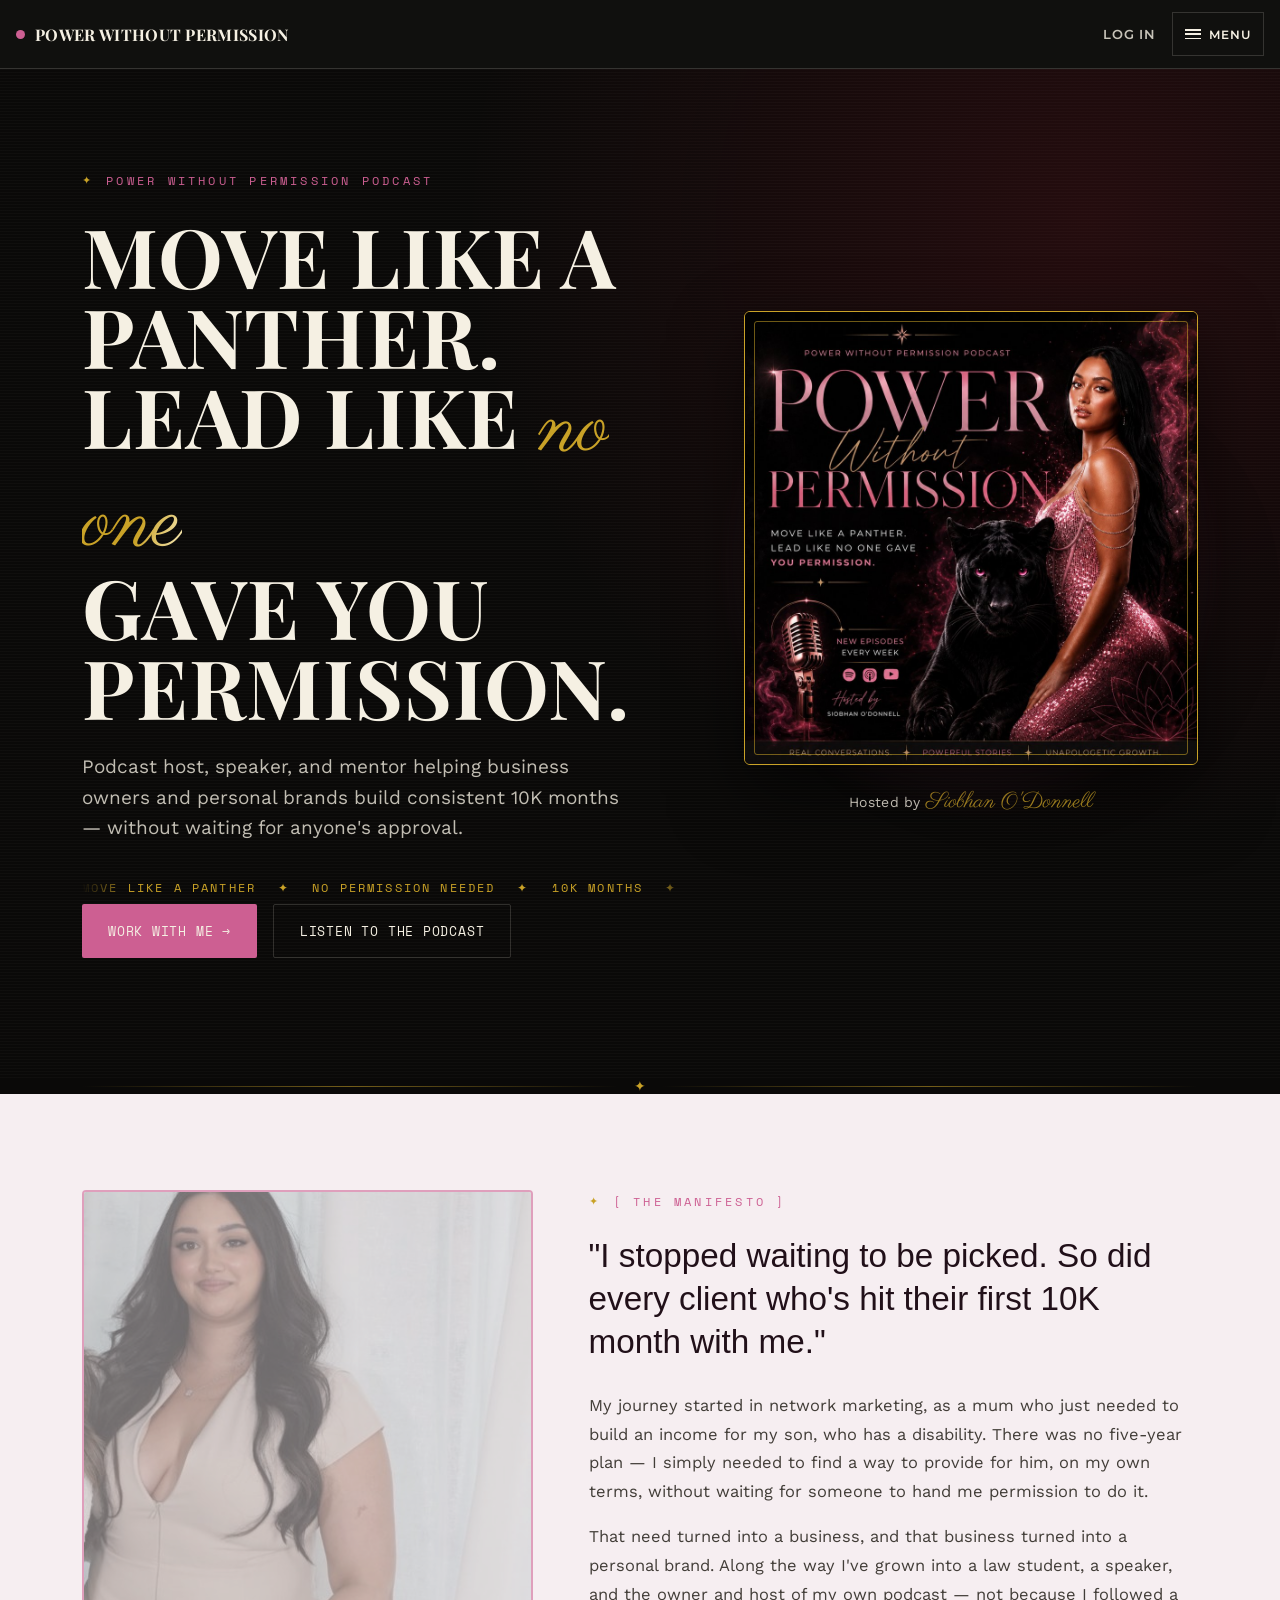
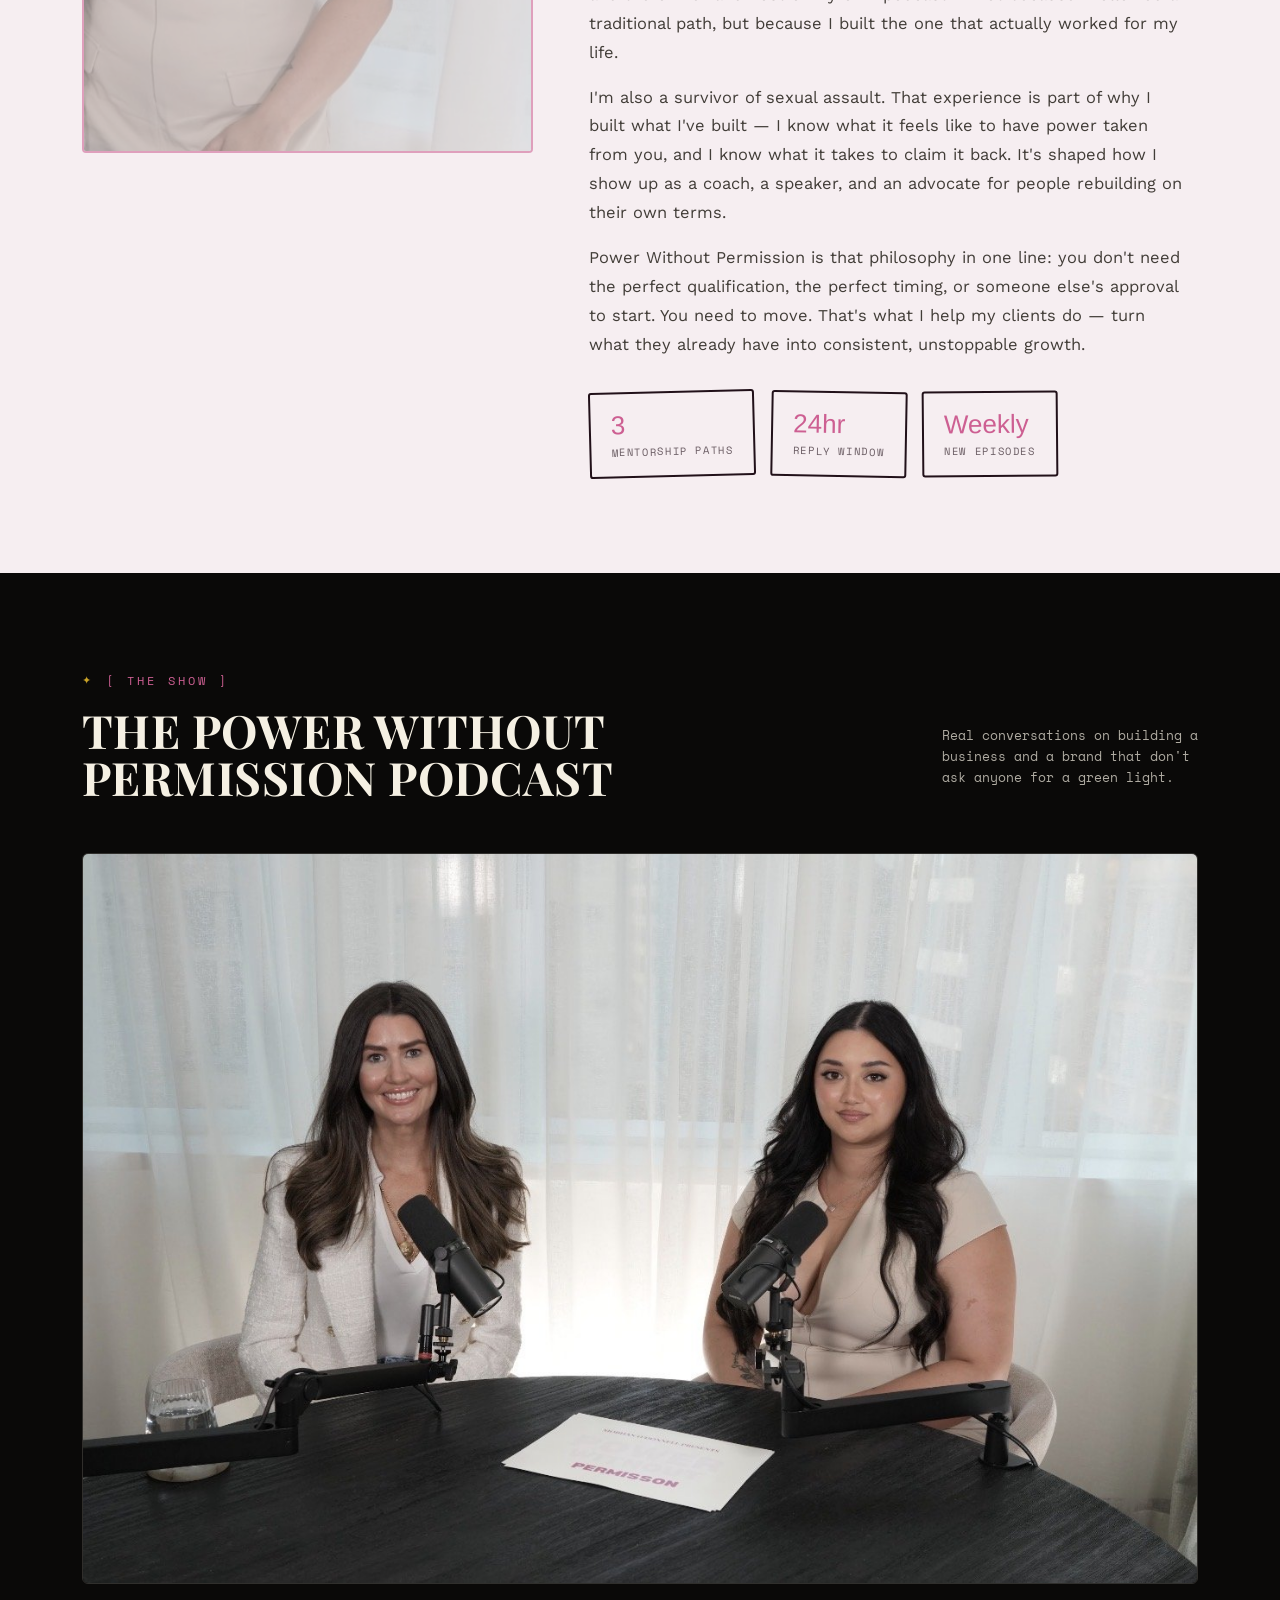
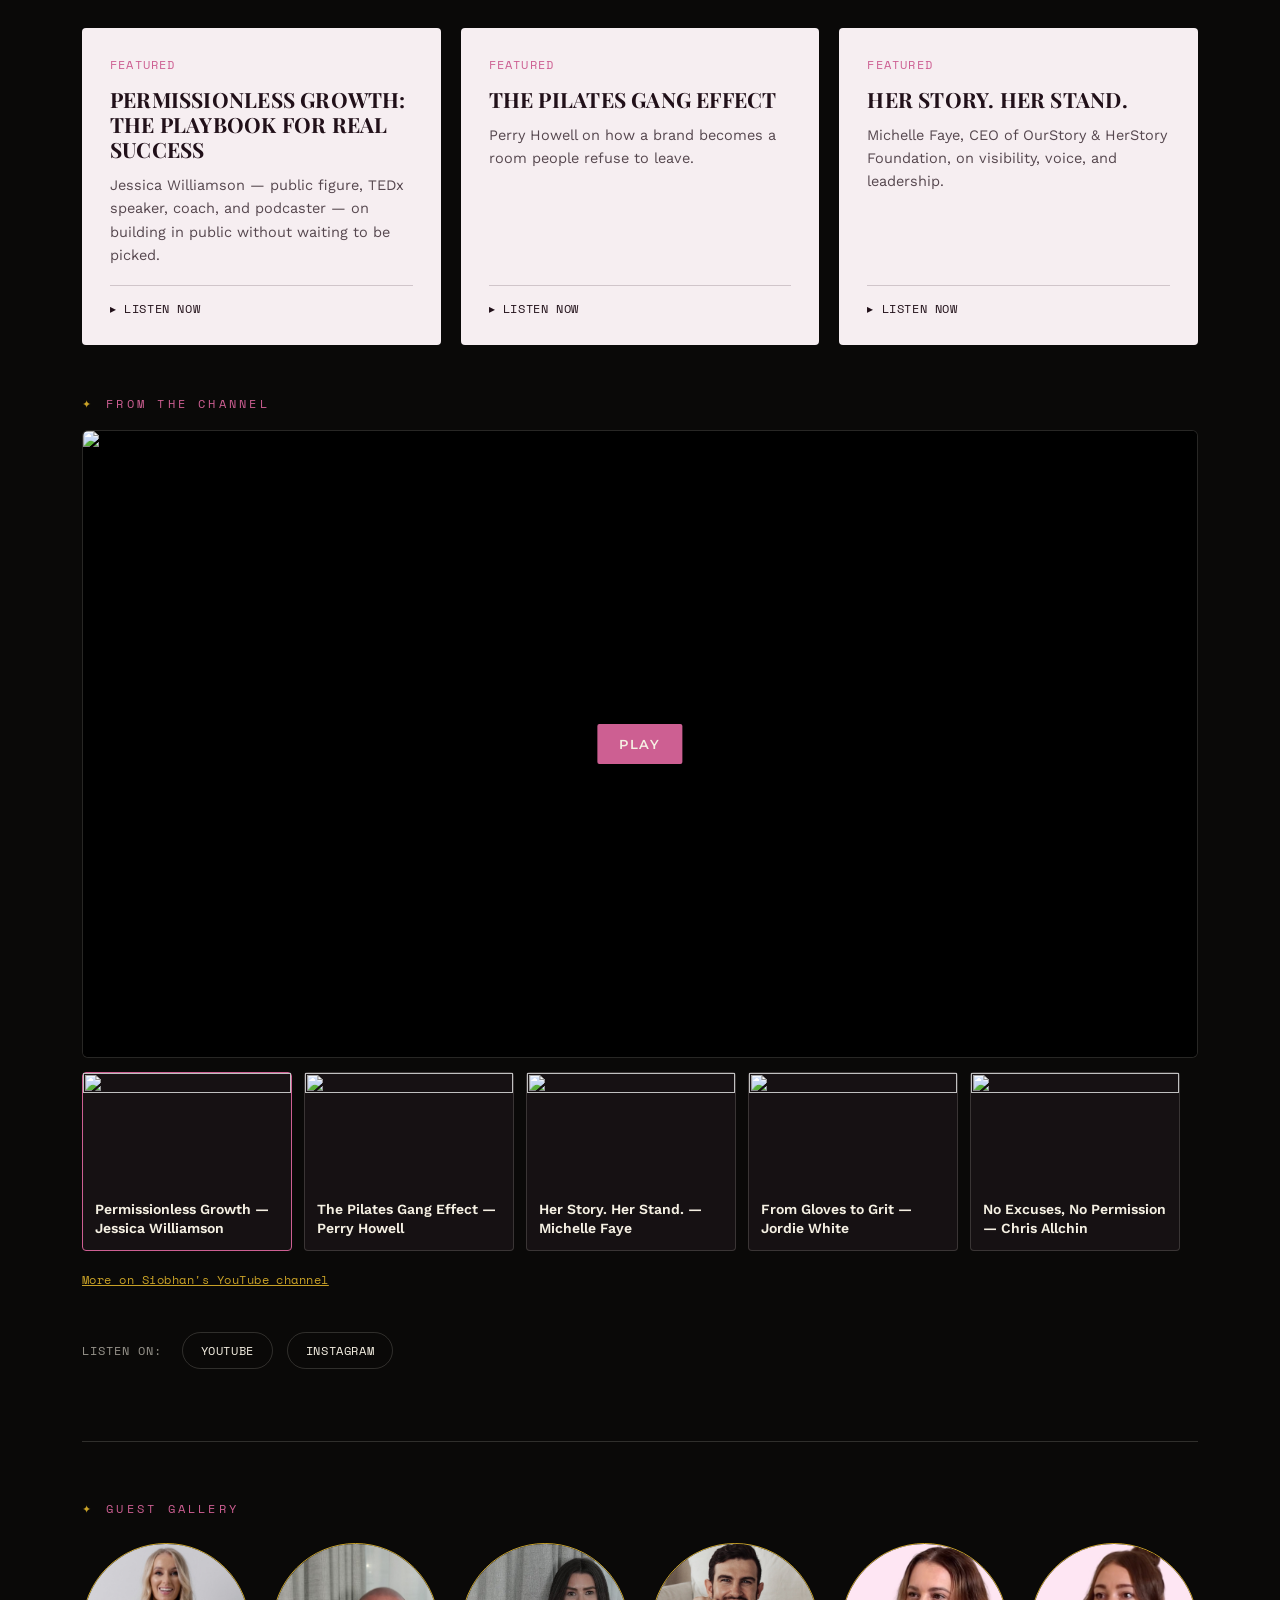
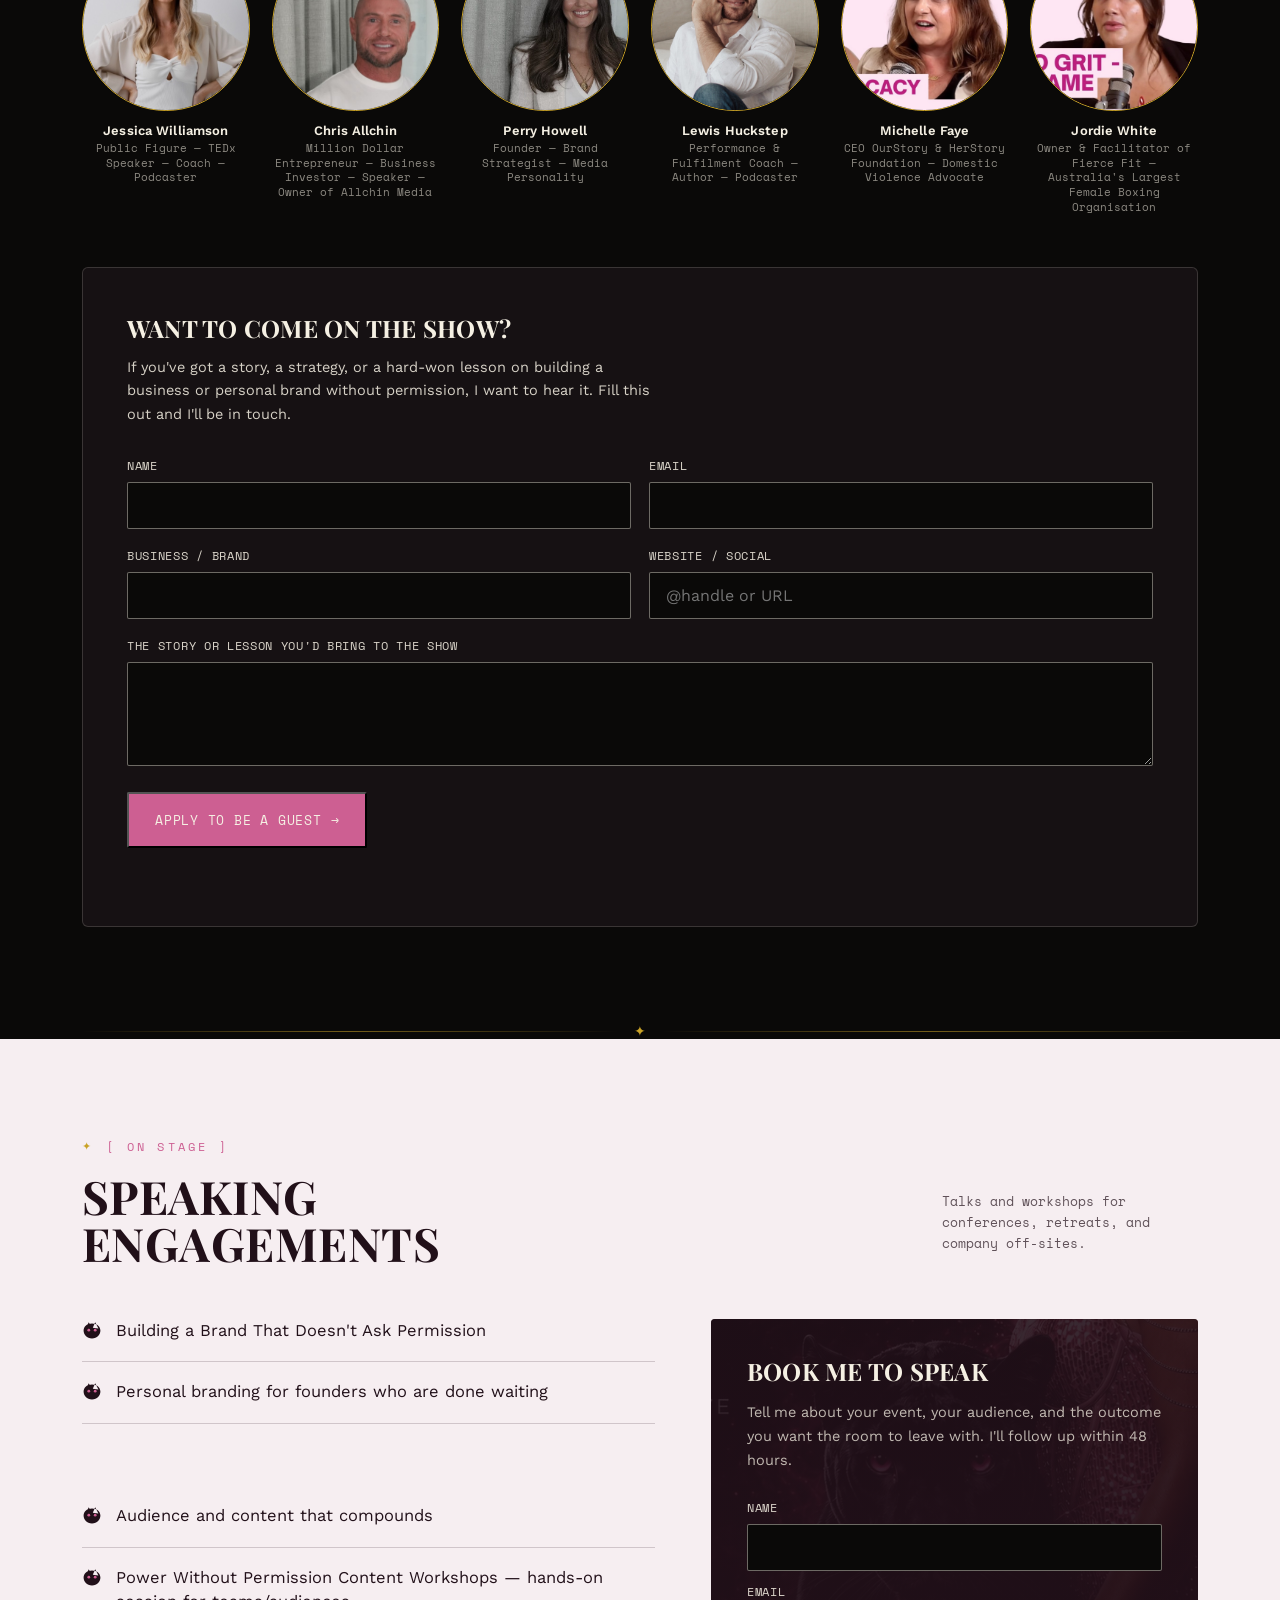
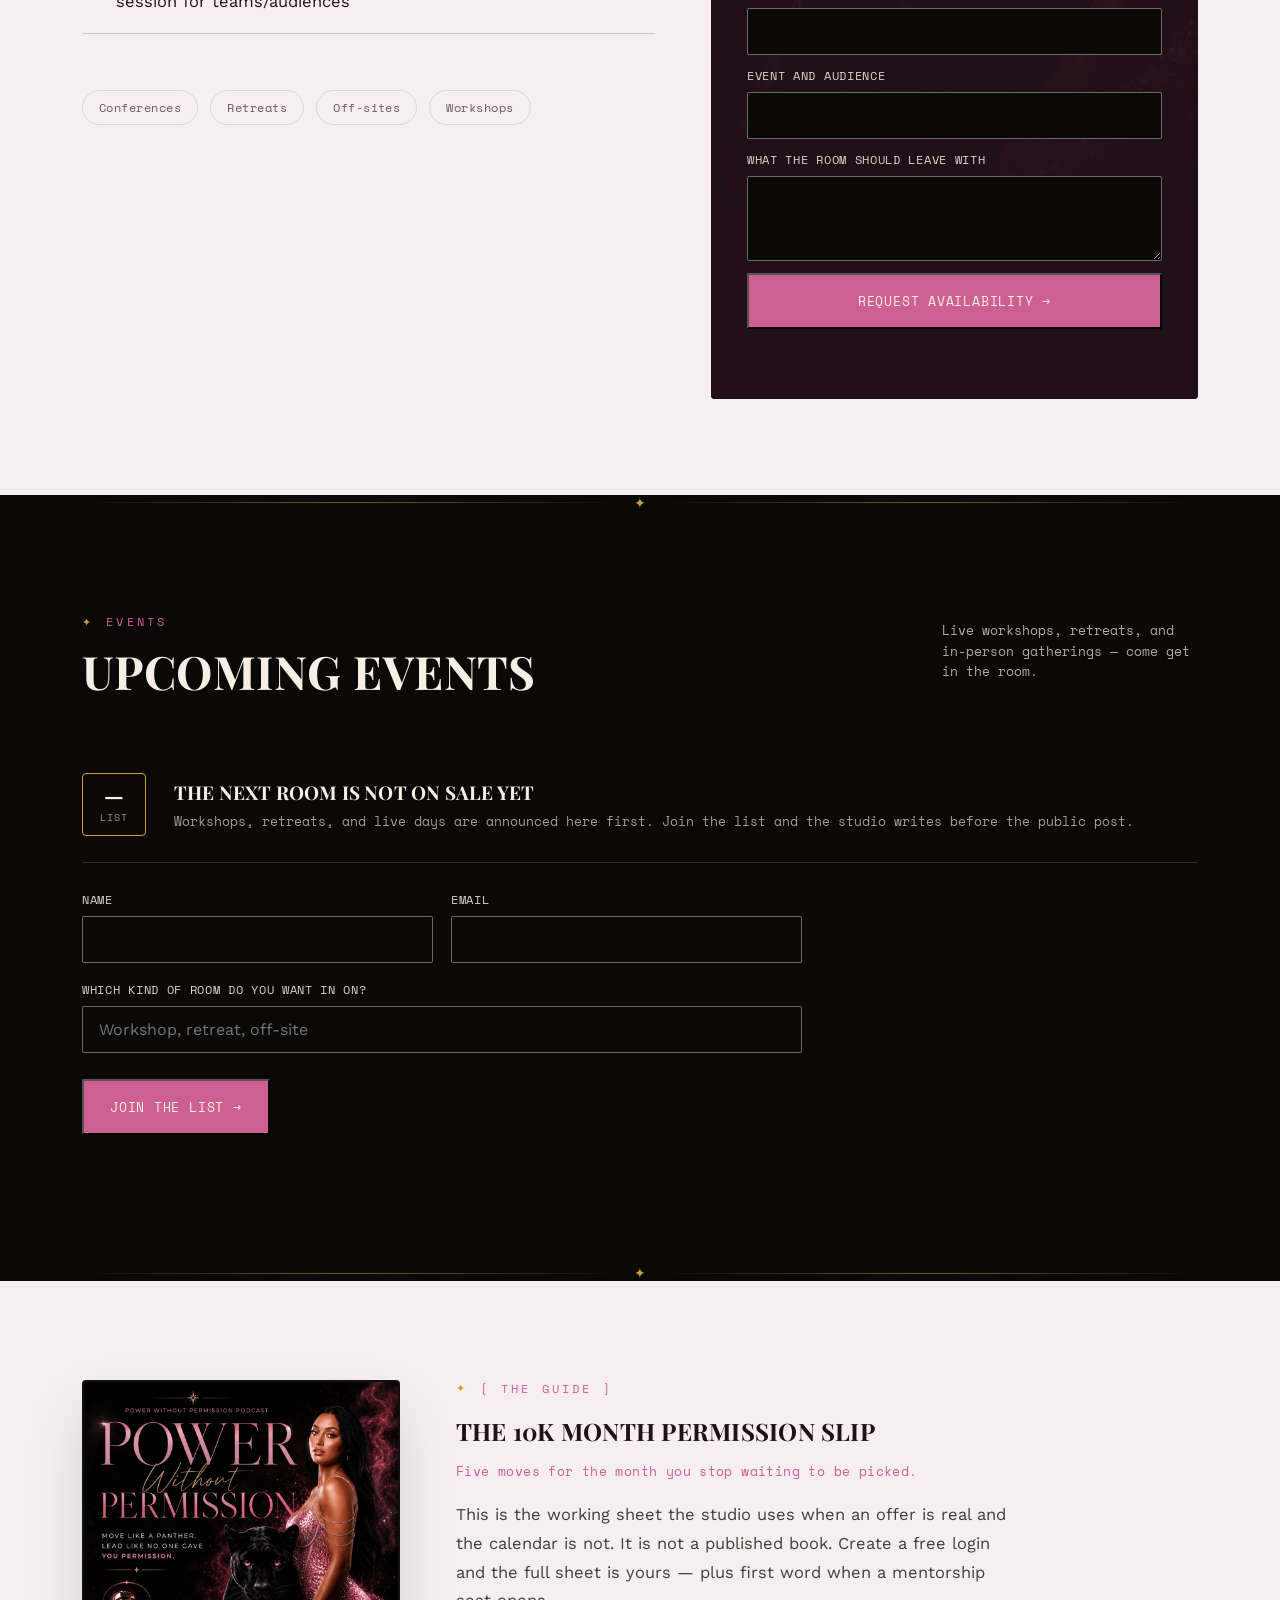
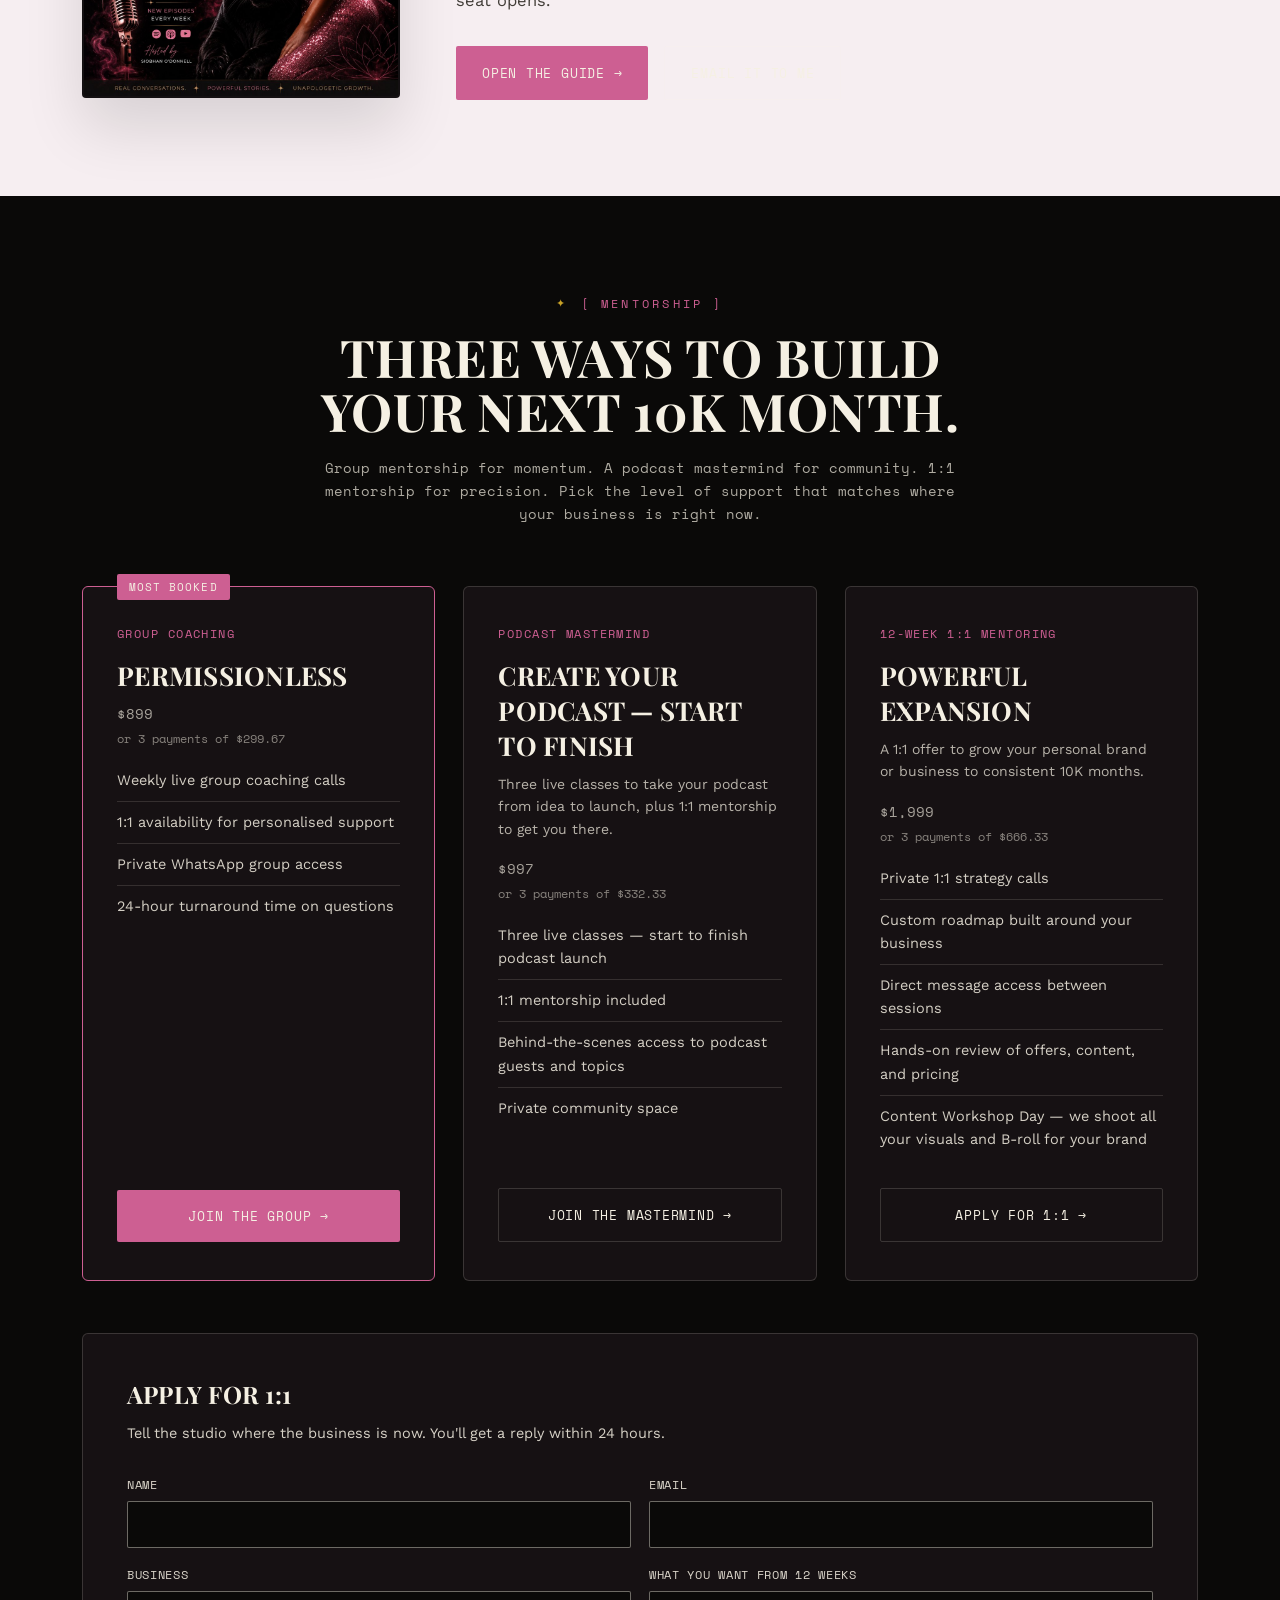
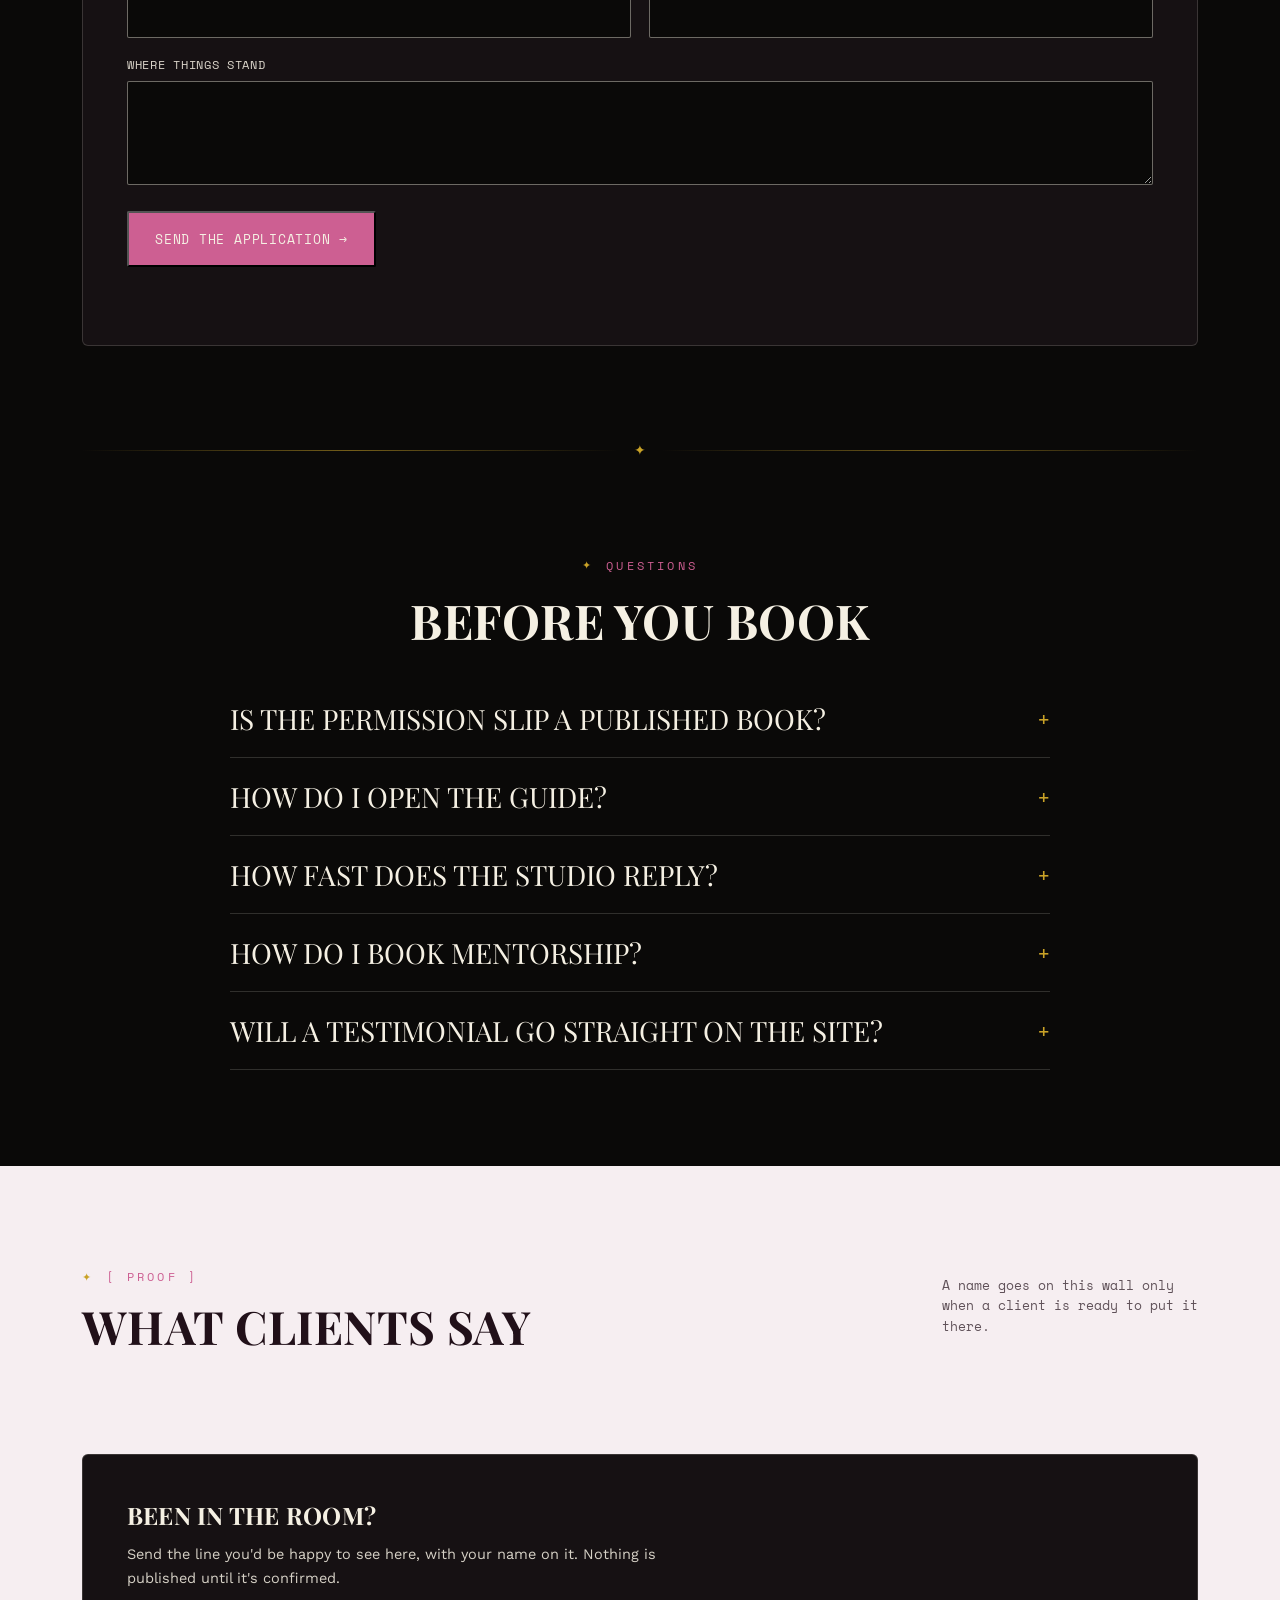
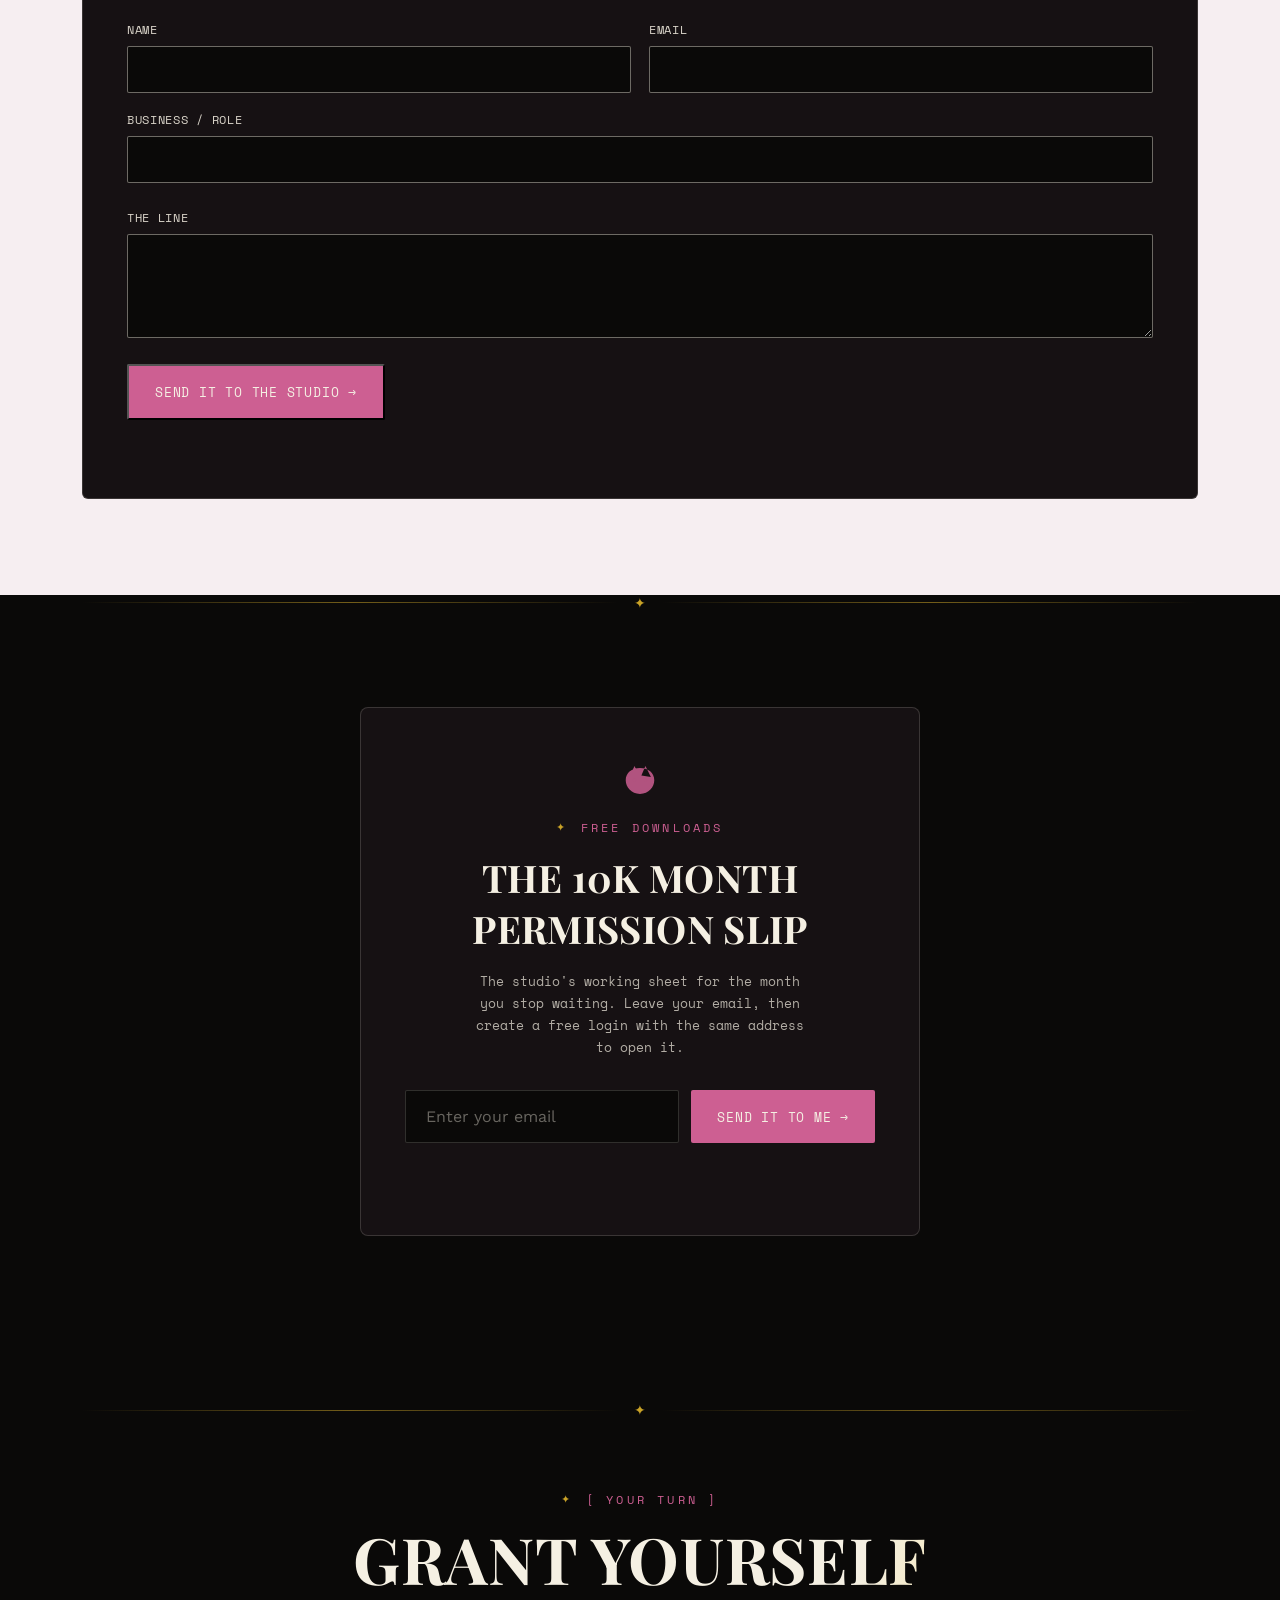
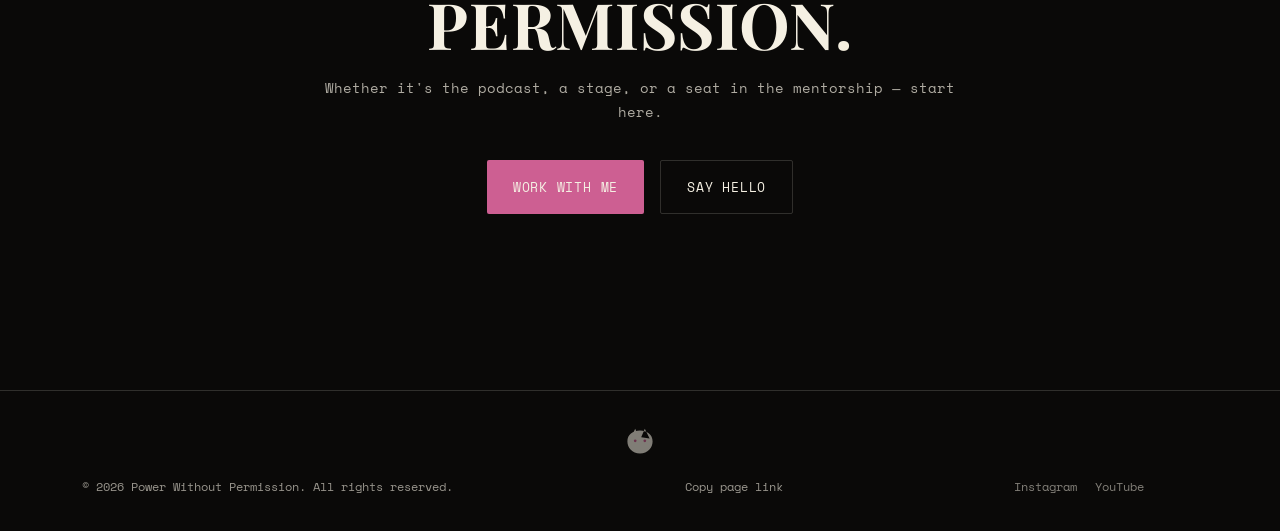
==== index.html @ e97145df "Add a share card, a tab icon, and an installable app. The link preview now has a title and image, th" ====
<!DOCTYPE html>
<html lang="en">

<head>
  <script>document.documentElement.classList.add("js");</script>
  <meta charset="UTF-8">
  <meta name="viewport" content="width=device-width, initial-scale=1.0">
  <title>Power Without Permission — Podcast, Speaking and Mentorship</title>
  <meta name="description"
    content="Podcast, speaking, and mentorship for business owners and personal brands building consistent 10K months — without waiting for anyone's approval.">
  <link rel="canonical" href="https://www.powerwithoutpermission.com.au/">
  <meta property="og:type" content="website">
  <meta property="og:site_name" content="Power Without Permission">
  <meta property="og:url" content="https://www.powerwithoutpermission.com.au/">
  <meta property="og:title" content="Power Without Permission">
  <meta property="og:description"
    content="Podcast, speaking, and mentorship for business owners and personal brands building consistent 10K months — without waiting for anyone's approval.">
  <meta property="og:image" content="https://www.powerwithoutpermission.com.au/images/og.jpg">
  <meta property="og:image:width" content="1200">
  <meta property="og:image:height" content="630">
  <meta property="og:image:alt" content="Power Without Permission. Siobhan O'Donnell with a black panther.">
  <meta name="twitter:card" content="summary_large_image">
  <meta name="twitter:title" content="Power Without Permission">
  <meta name="twitter:description"
    content="Podcast, speaking, and mentorship for business owners and personal brands building consistent 10K months — without waiting for anyone's approval.">
  <meta name="twitter:image" content="https://www.powerwithoutpermission.com.au/images/og.jpg">
  <meta name="theme-color" content="#0a0908">
  <meta name="mobile-web-app-capable" content="yes">
  <meta name="apple-mobile-web-app-capable" content="yes">
  <meta name="apple-mobile-web-app-status-bar-style" content="black-translucent">
  <meta name="apple-mobile-web-app-title" content="PWP">
  <link rel="icon" href="favicon.svg" type="image/svg+xml">
  <link rel="icon" href="icons/favicon-32.png" sizes="32x32" type="image/png">
  <link rel="apple-touch-icon" href="icons/apple-touch-icon.png">
  <link rel="manifest" href="manifest.json">
  <link rel="preconnect" href="https://fonts.googleapis.com">
  <link rel="preconnect" href="https://fonts.gstatic.com" crossorigin>
  <link
    href="https://fonts.googleapis.com/css2?family=Playfair+Display:ital,wght@0,500;0,600;0,700;1,600&family=Parisienne&family=Montserrat:wght@500;600;700&family=Space+Mono:ital,wght@0,400;0,700;1,400&family=Work+Sans:wght@300;400;500;600;700;800&display=swap"
    rel="stylesheet">
  <style>
    :root {
      --ink: #0a0908;
      --ink-soft: #161113;
      --paper: #f6eef1;
      --paper-deep: #ecdde3;
      --stamp-red: #cd5f92;
      --stamp-red-deep: #9c3f6d;
      --bone: #f5f0e3;
      --charcoal: #211019;
      --gold: #c9a227;
      --line: rgba(245, 240, 227, 0.16);
      --line-dark: rgba(33, 16, 25, 0.18);
    }

    * {
      box-sizing: border-box;
    }

    html {
      scroll-behavior: smooth;
    }

    body {
      margin: 0;
      background: var(--ink);
      color: var(--bone);
      font-family: 'Work Sans', sans-serif;
      font-weight: 400;
      -webkit-font-smoothing: antialiased;
    }

    h1,
    h2,
    h3 {
      font-family: 'Playfair Display', serif;
      font-weight: 700;
      text-transform: uppercase;
      letter-spacing: 0.01em;
      margin: 0;
    }

    .script {
      font-family: 'Parisienne', cursive;
      text-transform: none;
      color: var(--gold);
      font-weight: 400;
      letter-spacing: 0;
    }

    .mono {
      font-family: 'Space Mono', monospace;
    }

    a {
      color: inherit;
    }

    img {
      max-width: 100%;
      display: block;
    }

    .wrap {
      max-width: 1180px;
      margin: 0 auto;
      padding: 0 32px;
    }

    @media(max-width:640px) {
      .wrap {
        padding: 0 20px;
      }
    }

    /* ---------- Eyebrow label (rule + star, from the cover art) ---------- */
    .stamp-label {
      display: inline-flex;
      align-items: center;
      gap: 12px;
      font-family: 'Space Mono', monospace;
      font-size: 11.5px;
      letter-spacing: 0.28em;
      text-transform: uppercase;
    }

    .stamp-label::before {
      content: "✦";
      font-size: 11px;
      color: var(--gold);
    }

    /* ---------- Divider (thin rule + star, from the cover art) ---------- */
    .perforation {
      display: flex;
      align-items: center;
      justify-content: center;
      gap: 16px;
      height: auto;
      margin: 0;
    }

    .perforation::before,
    .perforation::after {
      content: "";
      flex: 1;
      height: 1px;
      background: linear-gradient(90deg, transparent, var(--gold) 50%, transparent);
      opacity: 0.55;
    }

    .perforation-star {
      color: var(--gold);
      font-size: 14px;
      flex-shrink: 0;
    }

    /* ---------- Nav ---------- */
    header {
      position: sticky;
      top: 0;
      z-index: 50;
      background: rgba(18, 18, 16, 0.92);
      backdrop-filter: blur(6px);
      border-bottom: 1px solid var(--line);
    }

    nav {
      display: grid;
      grid-template-columns: auto 1fr auto;
      align-items: center;
      gap: 36px;
      padding: 20px 0;
    }

    .brand-mark {
      font-family: 'Playfair Display', serif;
      font-weight: 700;
      font-size: 18px;
      letter-spacing: 0.02em;
      text-decoration: none;
      display: flex;
      align-items: center;
      gap: 10px;
      white-space: nowrap;
    }

    .brand-mark .dot {
      width: 9px;
      height: 9px;
      border-radius: 50%;
      background: var(--stamp-red);
    }

    .brand-mark .logo-img {
      height: 30px;
      width: auto;
      display: block;
    }

    .nav-links {
      display: flex;
      min-width: 0;
      justify-content: space-between;
      gap: 14px;
      list-style: none;
      margin: 0;
      padding: 0;
      font-family: 'Montserrat', sans-serif;
      font-weight: 600;
      font-size: 12px;
      letter-spacing: 0.045em;
      text-transform: uppercase;
    }

    .nav-links a {
      text-decoration: none;
      opacity: 0.7;
      color: var(--bone);
      transition: opacity .2s, color .2s, border-color .2s;
      padding-bottom: 6px;
      border-bottom: 1px solid transparent;
      white-space: nowrap;
    }

    .nav-links a:hover {
      opacity: 1;
      border-bottom-color: var(--stamp-red);
    }

    .nav-links a.active {
      opacity: 1;
      color: var(--stamp-red);
      border-bottom-color: var(--stamp-red);
    }

    .nav-cta {
      font-family: 'Montserrat', sans-serif;
      font-weight: 600;
      font-size: 12.5px;
      text-transform: uppercase;
      letter-spacing: 0.07em;
      background: var(--stamp-red);
      color: var(--bone);
      text-decoration: none;
      padding: 11px 20px;
      border-radius: 2px;
      white-space: nowrap;
    }

    .nav-toggle {
      display: none;
    }

    .brand-short {
      display: none;
    }

    /* ---------- Hero ---------- */
    .hero {
      position: relative;
      padding: 100px 0 120px;
      overflow: hidden;
    }

    .hero::before {
      content: "";
      position: absolute;
      inset: 0;
      background-image:
        radial-gradient(circle at 85% 15%, rgba(194, 31, 52, 0.14), transparent 45%),
        repeating-linear-gradient(0deg, rgba(245, 240, 227, 0.025) 0px, rgba(245, 240, 227, 0.025) 1px, transparent 1px, transparent 3px);
      pointer-events: none;
    }

    .hero-grid {
      position: relative;
      display: grid;
      grid-template-columns: 1.15fr 0.85fr;
      gap: 48px;
      align-items: center;
    }

    .hero-grid>div {
      min-width: 0;
    }

    @media(max-width:900px) {
      .hero-grid {
        grid-template-columns: 1fr;
        gap: 56px;
      }
    }

    .hero-eyebrow {
      color: var(--stamp-red);
      margin-bottom: 26px;
    }

    .hero h1 {
      font-size: clamp(42px, 6.4vw, 84px);
      line-height: 0.98;
      color: var(--bone);
    }

    .hero h1 em {
      font-style: normal;
      color: var(--stamp-red);
    }

    .hero p.lede {
      font-size: 19px;
      line-height: 1.6;
      color: rgba(245, 240, 227, 0.78);
      max-width: 46ch;
      margin: 26px 0 36px;
    }

    .btn-row {
      display: flex;
      gap: 16px;
      flex-wrap: wrap;
    }

    .btn {
      font-family: 'Space Mono', monospace;
      font-size: 13px;
      letter-spacing: 0.06em;
      text-transform: uppercase;
      text-decoration: none;
      padding: 16px 26px;
      border-radius: 2px;
      display: inline-flex;
      align-items: center;
      gap: 10px;
      transition: transform .18s ease, background .18s ease;
    }

    .btn:hover {
      transform: translateY(-2px);
    }

    .btn-solid {
      background: var(--stamp-red);
      color: var(--bone);
    }

    .btn-solid:hover {
      background: var(--stamp-red-deep);
    }

    .btn-ghost {
      border: 1px solid var(--line);
      color: var(--bone);
    }

    .btn-ghost:hover {
      border-color: var(--bone);
    }

    /* Hero photo */
    .hero-photo {
      position: relative;
      justify-self: center;
      width: min(560px, 100%);
    }

    .hero-photo .glow {
      position: absolute;
      inset: -40px;
      background: radial-gradient(circle, rgba(205, 95, 146, 0.35), transparent 65%);
      filter: blur(6px);
      z-index: 0;
    }

    .hero-photo-frame {
      position: relative;
      z-index: 1;
      aspect-ratio: 1 / 1;
      border-radius: 6px;
      overflow: hidden;
      border: 1px solid var(--gold);
      box-shadow: 0 30px 70px rgba(0, 0, 0, 0.55);
    }

    .hero-photo-frame::after {
      content: "";
      position: absolute;
      inset: 9px;
      border: 1px solid rgba(201, 162, 39, 0.55);
      border-radius: 3px;
      pointer-events: none;
    }

    .hero-photo-frame img {
      width: 100%;
      height: 100%;
      object-fit: contain;
      object-position: center;
    }

    .hero-byline {
      text-align: center;
      margin-top: 22px;
      font-size: 14px;
      letter-spacing: 0.02em;
    }

    .hero-byline .script {
      font-size: 22px;
    }

    /* ---------- Section base ---------- */
    section {
      padding: 96px 0;
    }

    .on-paper {
      background: var(--paper);
      color: var(--charcoal);
    }

    .on-paper h1,
    .on-paper h2,
    .on-paper h3 {
      color: var(--charcoal);
    }

    .section-head {
      display: flex;
      justify-content: space-between;
      align-items: flex-end;
      gap: 24px;
      margin-bottom: 52px;
      flex-wrap: wrap;
    }

    .section-head h2 {
      font-size: clamp(30px, 4vw, 46px);
      line-height: 1.02;
    }

    .section-head p {
      font-family: 'Space Mono', monospace;
      font-size: 13px;
      max-width: 32ch;
      opacity: .7;
      line-height: 1.6;
    }

    /* ---------- Manifesto / About ---------- */
    .manifesto {
      display: grid;
      grid-template-columns: 0.85fr 1.15fr;
      gap: 56px;
      align-items: start;
    }

    @media(max-width:860px) {
      .manifesto {
        grid-template-columns: 1fr;
      }
    }

    .photo-frame {
      aspect-ratio: 4/5;
      border: 2px dashed var(--line-dark);
      border-radius: 4px;
      display: flex;
      align-items: center;
      justify-content: center;
      text-align: center;
      padding: 24px;
      font-family: 'Space Mono', monospace;
      font-size: 12px;
      letter-spacing: 0.04em;
      opacity: .55;
      background: repeating-linear-gradient(135deg, transparent 0 10px, rgba(26, 22, 15, 0.03) 10px 20px);
    }

    .photo-frame.photo-filled {
      border-style: solid;
      border-color: var(--stamp-red);
      padding: 0;
      overflow: hidden;
    }

    .photo-frame .photo-img {
      width: 100%;
      height: 100%;
      object-fit: cover;
      object-position: center 30%;
    }

    .manifesto blockquote {
      margin: 0 0 28px;
      font-family: 'Anton', sans-serif;
      text-transform: none;
      font-size: clamp(24px, 2.6vw, 34px);
      line-height: 1.3;
    }

    .manifesto p {
      font-size: 16.5px;
      line-height: 1.75;
      max-width: 60ch;
      color: rgba(26, 22, 15, 0.82);
      margin: 0 0 16px;
    }

    .stat-row {
      display: flex;
      gap: 16px;
      flex-wrap: wrap;
      margin-top: 32px;
    }

    .stat-box {
      border: 2px solid var(--charcoal);
      border-radius: 3px;
      padding: 16px 20px;
      transform: rotate(-1.5deg);
      min-width: 130px;
    }

    .stat-box:nth-child(2) {
      transform: rotate(1deg);
    }

    .stat-box:nth-child(3) {
      transform: rotate(-0.5deg);
    }

    .stat-box .num {
      font-family: 'Anton', sans-serif;
      font-size: 26px;
      display: block;
    }

    .stat-box .lbl {
      font-family: 'Space Mono', monospace;
      font-size: 10.5px;
      letter-spacing: 0.06em;
      text-transform: uppercase;
      opacity: .65;
    }

    /* ---------- Podcast ---------- */
    .podcast-banner {
      border-radius: 6px;
      overflow: hidden;
      margin-bottom: 44px;
      border: 1px solid var(--line);
    }

    .podcast-banner img {
      width: 100%;
      height: auto;
      display: block;
    }

    .ep-grid {
      display: grid;
      grid-template-columns: repeat(3, 1fr);
      gap: 20px;
    }

    @media(max-width:900px) {
      .ep-grid {
        grid-template-columns: 1fr;
      }
    }

    .ep-card {
      background: var(--paper);
      color: var(--charcoal);
      border-radius: 4px;
      padding: 28px;
      position: relative;
      display: flex;
      flex-direction: column;
      min-height: 230px;
    }

    .ep-card .ep-no {
      font-family: 'Space Mono', monospace;
      font-size: 12px;
      color: var(--stamp-red);
      letter-spacing: 0.1em;
      margin-bottom: 14px;
    }

    .ep-card h3 {
      font-size: 21px;
      line-height: 1.2;
      margin-bottom: 12px;
    }

    .ep-card p {
      font-size: 14.5px;
      line-height: 1.6;
      opacity: .75;
      margin: 0;
      flex-grow: 1;
    }

    .ep-card .ep-play {
      margin-top: 18px;
      font-family: 'Space Mono', monospace;
      font-size: 12px;
      text-transform: uppercase;
      letter-spacing: 0.05em;
      display: inline-flex;
      align-items: center;
      gap: 8px;
      text-decoration: none;
      color: var(--charcoal);
      border-top: 1px solid var(--line-dark);
      padding-top: 14px;
    }

    .listen-row {
      display: flex;
      gap: 14px;
      flex-wrap: wrap;
      margin-top: 44px;
      align-items: center;
    }

    .listen-row span.lbl {
      font-family: 'Space Mono', monospace;
      font-size: 12px;
      letter-spacing: 0.08em;
      text-transform: uppercase;
      opacity: .6;
      margin-right: 6px;
    }

    .platform-pill {
      font-family: 'Space Mono', monospace;
      font-size: 12px;
      text-transform: uppercase;
      letter-spacing: 0.05em;
      border: 1px solid var(--line);
      border-radius: 20px;
      padding: 9px 18px;
      text-decoration: none;
      color: var(--bone);
      transition: border-color .2s, background .2s;
    }

    .platform-pill:hover {
      border-color: var(--stamp-red);
      background: rgba(194, 31, 52, 0.1);
    }

    /* ---------- Guest Gallery ---------- */
    .guest-gallery {
      margin-top: 72px;
      padding-top: 56px;
      border-top: 1px solid var(--line);
    }

    .guest-grid {
      display: grid;
      grid-template-columns: repeat(6, 1fr);
      gap: 22px;
    }

    @media(max-width:900px) {
      .guest-grid {
        grid-template-columns: repeat(3, 1fr);
      }
    }

    @media(max-width:520px) {
      .guest-grid {
        grid-template-columns: repeat(2, 1fr);
      }
    }

    .guest-card {
      text-align: center;
    }

    .guest-photo {
      aspect-ratio: 1/1;
      border-radius: 50%;
      border: 1px solid var(--gold);
      display: flex;
      align-items: center;
      justify-content: center;
      font-family: 'Space Mono', monospace;
      font-size: 10px;
      letter-spacing: 0.04em;
      color: var(--bone);
      opacity: .5;
      background: repeating-linear-gradient(135deg, transparent 0 8px, rgba(245, 240, 227, 0.04) 8px 16px);
      margin-bottom: 12px;
      overflow: hidden;
    }

    .guest-photo img {
      width: 100%;
      height: 100%;
      object-fit: cover;
    }

    .guest-photo:has(img) {
      opacity: 1;
      background: none;
    }

    .guest-name {
      font-size: 13px;
      font-weight: 600;
      letter-spacing: 0.01em;
    }

    .guest-role {
      font-family: 'Space Mono', monospace;
      font-size: 10.5px;
      opacity: .55;
      margin-top: 3px;
      line-height: 1.4;
    }

    .guest-form-card {
      margin-top: 52px;
      padding: 44px;
      border-radius: 6px;
      background: var(--ink-soft);
      border: 1px solid var(--line);
      color: var(--bone);
    }

    .guest-form-card h3 {
      font-size: 24px;
      margin-bottom: 12px;
      color: var(--bone);
    }

    .guest-form-card p {
      font-size: 14.5px;
      line-height: 1.65;
      color: var(--bone);
      opacity: .86;
      max-width: 60ch;
      margin: 0 0 30px;
    }

    .guest-form-row {
      display: grid;
      grid-template-columns: 1fr 1fr;
      gap: 18px;
      margin-bottom: 18px;
    }

    @media(max-width:600px) {
      .guest-form-row {
        grid-template-columns: 1fr;
      }
    }

    .guest-form-field {
      display: flex;
      flex-direction: column;
      gap: 8px;
    }

    .guest-form-field-full {
      margin-bottom: 26px;
    }

    .guest-form-field label {
      font-family: 'Space Mono', monospace;
      font-size: 11.5px;
      letter-spacing: 0.06em;
      text-transform: uppercase;
      color: var(--bone);
      opacity: .88;
    }

    .guest-form-field input,
    .guest-form-field textarea {
      background: var(--ink);
      border: 1px solid rgba(245, 240, 227, 0.42);
      color: var(--bone);
      font-family: 'Work Sans', sans-serif;
      font-size: 16px;
      padding: 13px 16px;
      border-radius: 2px;
      resize: vertical;
    }

    .guest-form-field input:focus,
    .guest-form-field textarea:focus {
      outline: 2px solid var(--gold);
      outline-offset: 2px;
      border-color: var(--stamp-red);
    }

    .guest-form-msg {
      margin-top: 16px;
      font-family: 'Space Mono', monospace;
      font-size: 13px;
      color: var(--gold);
      min-height: 18px;
    }

    /* ---------- Speaking ---------- */
    .speak-grid {
      display: grid;
      grid-template-columns: 1fr 0.85fr;
      gap: 56px;
    }

    @media(max-width:860px) {
      .speak-grid {
        grid-template-columns: 1fr;
      }
    }

    .topic-list {
      list-style: none;
      margin: 0;
      padding: 0;
    }

    .topic-list li {
      display: flex;
      gap: 14px;
      padding: 18px 0;
      border-bottom: 1px solid var(--line-dark);
      font-size: 16.5px;
      line-height: 1.5;
    }

    .topic-list li:first-child {
      padding-top: 0;
    }

    .topic-list li::before {
      content: "";
      width: 20px;
      height: 18px;
      flex-shrink: 0;
      background-image: url("data:image/svg+xml,%3Csvg xmlns='http://www.w3.org/2000/svg' viewBox='0 0 100 90'%3E%3Cpath d='M18,38 L34,6 L46,34 Z M82,38 L66,6 L54,34 Z M50,88 C24,88 8,68 8,48 C8,26 26,12 50,12 C74,12 92,26 92,48 C92,68 76,88 50,88 Z' fill='%23211019'/%3E%3Ccircle cx='34' cy='46' r='7' fill='%23cd5f92'/%3E%3Ccircle cx='66' cy='46' r='7' fill='%23cd5f92'/%3E%3C/svg%3E");
      background-size: contain;
      background-repeat: no-repeat;
      background-position: center;
      margin-top: 2px;
    }

    .book-card {
      position: relative;
      background: var(--charcoal);
      color: var(--bone);
      border-radius: 4px;
      padding: 36px;
      align-self: start;
      overflow: hidden;
      isolation: isolate;
    }

    .book-card .bg-photo {
      position: absolute;
      inset: 0;
      object-fit: cover;
      object-position: center 25%;
      opacity: 0.24;
      z-index: -2;
    }

    .book-card::before {
      content: "";
      position: absolute;
      inset: 0;
      background: linear-gradient(180deg, rgba(33, 16, 25, 0.55), var(--charcoal) 85%);
      z-index: -1;
    }

    .book-card h3 {
      color: var(--bone);
      font-size: 24px;
      margin-bottom: 14px;
    }

    .book-card p {
      font-size: 14.5px;
      line-height: 1.65;
      opacity: .75;
      margin-bottom: 26px;
    }

    .events-row {
      margin-top: 56px;
      display: flex;
      gap: 12px;
      flex-wrap: wrap;
    }

    .event-tag {
      font-family: 'Space Mono', monospace;
      font-size: 12px;
      letter-spacing: 0.04em;
      border: 1px solid var(--line-dark);
      border-radius: 20px;
      padding: 8px 16px;
      opacity: .65;
    }

    /* ---------- Events section ---------- */
    .events-list {
      display: flex;
      flex-direction: column;
      gap: 2px;
    }

    .event-row {
      display: flex;
      align-items: center;
      gap: 28px;
      padding: 26px 0;
      border-bottom: 1px solid var(--line);
    }

    @media(max-width:640px) {
      .event-row {
        flex-wrap: wrap;
        gap: 16px;
      }
    }

    .event-date {
      flex-shrink: 0;
      width: 64px;
      text-align: center;
      border: 1px solid var(--gold);
      border-radius: 4px;
      padding: 10px 4px;
    }

    .event-day {
      display: block;
      font-family: 'Playfair Display', serif;
      font-weight: 700;
      font-size: 22px;
      line-height: 1;
      color: var(--bone);
    }

    .event-mon {
      display: block;
      font-family: 'Space Mono', monospace;
      font-size: 10px;
      letter-spacing: 0.1em;
      text-transform: uppercase;
      opacity: .6;
      margin-top: 4px;
    }

    .event-info {
      flex-grow: 1;
    }

    .event-info h3 {
      font-size: 19px;
      margin-bottom: 6px;
      color: var(--bone);
    }

    .event-info p {
      font-family: 'Space Mono', monospace;
      font-size: 13px;
      opacity: .65;
      margin: 0;
    }

    .event-row .btn {
      flex-shrink: 0;
    }

    #events .event-tag {
      opacity: .5;
      border-color: var(--line);
      color: var(--bone);
    }

    /* ---------- Work with me / Course ---------- */
    .offer-head {
      text-align: center;
      max-width: 640px;
      margin: 0 auto 60px;
    }

    .offer-head h2 {
      font-size: clamp(32px, 4.6vw, 52px);
      line-height: 1.05;
    }

    .offer-head p {
      font-family: 'Space Mono', monospace;
      font-size: 13.5px;
      opacity: .7;
      margin-top: 18px;
      line-height: 1.7;
    }

    .offer-grid {
      display: grid;
      grid-template-columns: 1fr 1fr;
      gap: 28px;
    }

    .offer-grid-three {
      grid-template-columns: repeat(3, 1fr);
    }

    @media(max-width:1080px) {
      .offer-grid-three {
        grid-template-columns: 1fr 1fr;
      }
    }

    @media(max-width:860px) {
      .offer-grid {
        grid-template-columns: 1fr;
      }
    }

    .offer-card {
      background: var(--ink-soft);
      border: 1px solid var(--line);
      border-radius: 6px;
      padding: 38px 34px;
      display: flex;
      flex-direction: column;
    }

    .offer-card.featured {
      border-color: var(--stamp-red);
      position: relative;
    }

    .offer-card.featured::before {
      content: "MOST BOOKED";
      position: absolute;
      top: -13px;
      left: 34px;
      background: var(--stamp-red);
      color: var(--bone);
      font-family: 'Space Mono', monospace;
      font-size: 10.5px;
      letter-spacing: 0.1em;
      padding: 5px 12px;
      border-radius: 2px;
    }

    .offer-card .fmt {
      font-family: 'Space Mono', monospace;
      font-size: 12px;
      letter-spacing: 0.12em;
      text-transform: uppercase;
      color: var(--stamp-red);
      margin-bottom: 16px;
    }

    .offer-card h3 {
      font-size: 26px;
      margin-bottom: 10px;
    }

    .offer-card .offer-tagline {
      font-size: 14px;
      line-height: 1.6;
      opacity: .72;
      margin: 0 0 18px;
    }

    .offer-card .price {
      font-family: 'Space Mono', monospace;
      font-size: 14px;
      opacity: .65;
      margin-bottom: 6px;
    }

    .offer-card .price-note {
      font-family: 'Space Mono', monospace;
      font-size: 12px;
      opacity: .5;
      margin-bottom: 22px;
    }

    .offer-card ul {
      list-style: none;
      margin: 0 0 28px;
      padding: 0;
      flex-grow: 1;
    }

    .offer-card li {
      font-size: 14.5px;
      line-height: 1.6;
      padding: 9px 0;
      border-bottom: 1px solid var(--line);
      opacity: .85;
    }

    .offer-card li:first-child {
      padding-top: 0;
    }

    .offer-card li:last-child {
      border-bottom: none;
    }

    /* ---------- Testimonials ---------- */
    .testi-grid {
      display: grid;
      grid-template-columns: repeat(3, 1fr);
      gap: 24px;
    }

    @media(max-width:900px) {
      .testi-grid {
        grid-template-columns: 1fr;
      }
    }

    .testi-card {
      background: var(--bone);
      color: var(--charcoal);
      border-radius: 4px;
      padding: 30px;
      transform: rotate(-1deg);
      position: relative;
    }

    .testi-card:nth-child(2) {
      transform: rotate(0.8deg);
    }

    .testi-card:nth-child(3) {
      transform: rotate(-0.4deg);
    }

    .testi-card .mark {
      font-family: 'Anton', sans-serif;
      font-size: 44px;
      color: var(--stamp-red);
      line-height: 1;
      opacity: .5;
    }

    .testi-card p.quote {
      font-size: 15px;
      line-height: 1.65;
      font-style: italic;
      margin: 10px 0 20px;
    }

    .testi-card .who {
      font-family: 'Space Mono', monospace;
      font-size: 12px;
      text-transform: uppercase;
      letter-spacing: 0.04em;
      opacity: .6;
      border-top: 1px solid var(--line-dark);
      padding-top: 14px;
    }

    .testi-note {
      text-align: center;
      font-family: 'Space Mono', monospace;
      font-size: 12px;
      opacity: .5;
      margin-top: 36px;
    }

    /* ---------- Final CTA / footer stub ---------- */
    .stub {
      position: relative;
      padding-top: 70px;
    }

    .stub-inner {
      text-align: center;
      max-width: 640px;
      margin: 0 auto;
    }

    .stub h2 {
      font-size: clamp(34px, 5.4vw, 64px);
      line-height: 1.02;
      margin-bottom: 20px;
    }

    .stub p {
      font-family: 'Space Mono', monospace;
      font-size: 14px;
      opacity: .7;
      margin-bottom: 36px;
      line-height: 1.7;
    }

    footer {
      border-top: 1px solid var(--line);
      margin-top: 80px;
      padding: 36px 0;
    }

    .footer-row {
      display: flex;
      justify-content: space-between;
      align-items: center;
      flex-wrap: wrap;
      gap: 18px;
      font-family: 'Space Mono', monospace;
      font-size: 12px;
      opacity: .6;
    }

    .social-links {
      display: flex;
      gap: 18px;
      list-style: none;
      margin: 0;
      padding: 0;
    }

    .social-links a {
      text-decoration: none;
      opacity: .85;
    }

    .social-links a:hover {
      color: var(--stamp-red);
      opacity: 1;
    }

    ::selection {
      background: var(--stamp-red);
      color: var(--bone);
    }

    /* ---------- Panther mark (recurring icon motif) ---------- */
    .panther-mark {
      flex-shrink: 0;
      display: block;
    }

    .panther-mark path {
      fill: currentColor;
    }

    .panther-mark circle {
      fill: var(--stamp-red);
    }

    .hero-watermark {
      position: absolute;
      top: 50%;
      right: -4%;
      width: 640px;
      max-width: 60vw;
      color: var(--bone);
      opacity: 0.05;
      transform: translateY(-50%) scaleX(-1);
      pointer-events: none;
      z-index: 0;
    }

    /* ---------- My Book ---------- */
    .book-grid {
      display: grid;
      grid-template-columns: 0.6fr 1.4fr;
      gap: 56px;
      align-items: center;
    }

    @media(max-width:860px) {
      .book-grid {
        grid-template-columns: 1fr;
      }
    }

    .book-cover-frame {
      aspect-ratio: 2/3;
      border: 2px dashed var(--line-dark);
      border-radius: 4px;
      display: flex;
      align-items: center;
      justify-content: center;
      text-align: center;
      padding: 24px;
      font-family: 'Space Mono', monospace;
      font-size: 12px;
      letter-spacing: 0.04em;
      opacity: .55;
      background: repeating-linear-gradient(135deg, transparent 0 10px, rgba(26, 22, 15, 0.03) 10px 20px);
      box-shadow: 0 30px 60px rgba(0, 0, 0, 0.12);
    }

    .book-sub {
      font-family: 'Space Mono', monospace;
      font-size: 13px;
      letter-spacing: 0.03em;
      color: var(--stamp-red);
      margin: 14px 0 20px;
    }

    #book p:not(.book-sub) {
      font-size: 16.5px;
      line-height: 1.75;
      max-width: 56ch;
      color: rgba(26, 22, 15, 0.82);
      margin: 0 0 30px;
    }

    .newsletter-card {
      max-width: 560px;
      margin: 0 auto;
      text-align: center;
      background: var(--ink-soft);
      border: 1px solid var(--line);
      border-radius: 8px;
      padding: 56px 44px;
    }

    .newsletter-card h2 {
      font-size: clamp(28px, 3.6vw, 38px);
    }

    .newsletter-card p {
      font-family: 'Space Mono', monospace;
      font-size: 13px;
      line-height: 1.7;
      opacity: .7;
      max-width: 42ch;
      margin: 16px auto 32px;
    }

    .newsletter-form {
      display: flex;
      gap: 12px;
      flex-wrap: wrap;
      justify-content: center;
    }

    .newsletter-input {
      flex: 1;
      min-width: 220px;
      background: var(--ink);
      border: 1px solid var(--line);
      color: var(--bone);
      font-family: 'Work Sans', sans-serif;
      font-size: 16px;
      padding: 16px 20px;
      border-radius: 2px;
    }

    .newsletter-input:focus {
      outline: 2px solid var(--gold);
      outline-offset: 2px;
      border-color: var(--stamp-red);
    }

    .newsletter-input::placeholder {
      color: rgba(245, 240, 227, 0.4);
    }

    .newsletter-form .btn {
      border: none;
      cursor: pointer;
      font-size: 13px;
    }

    .newsletter-msg {
      margin-top: 18px;
      font-family: 'Space Mono', monospace;
      font-size: 13px;
      color: var(--gold);
      min-height: 18px;
    }

    @media(max-width:480px) {
      .newsletter-card {
        padding: 40px 24px;
      }

      .newsletter-form {
        flex-direction: column;
      }
    }

    @media (prefers-reduced-motion: reduce) {
      html {
        scroll-behavior: auto;
      }

      *,
      *::before,
      *::after {
        transition: none !important;
        animation: none !important;
        scroll-behavior: auto !important;
      }

      html.js .reveal,
      html.js .reveal-item {
        opacity: 1 !important;
        transform: none !important;
      }
    }

    .nav-actions {
      display: flex;
      align-items: center;
      gap: 16px;
      justify-content: flex-end;
    }

    .nav-login {
      font-family: 'Montserrat', sans-serif;
      font-weight: 600;
      font-size: 12.5px;
      letter-spacing: 0.07em;
      text-transform: uppercase;
      color: var(--bone);
      text-decoration: none;
      opacity: 0.8;
      white-space: nowrap;
    }

    .nav-login:hover {
      opacity: 1;
      color: var(--gold);
    }

    .book-cover-frame.has-cover {
      padding: 0;
      border-style: solid;
      border-color: var(--line-dark);
      opacity: 1;
      overflow: hidden;
      background: #111;
      aspect-ratio: 1 / 1;
    }

    .book-cover-frame.has-cover img {
      width: 100%;
      height: 100%;
      object-fit: contain;
      object-position: center;
      display: block;
    }

    .hp {
      position: absolute;
      left: -9999px;
      height: 0;
      width: 0;
      opacity: 0;
    }

    .book-card .guest-form-field {
      margin-bottom: 12px;
    }

    .book-card .guest-form-field input,
    .book-card .guest-form-field textarea,
    .book-card .guest-form-row {
      width: 100%;
    }

    .book-card form .guest-form-field input,
    .book-card form .guest-form-field textarea {
      width: 100%;
    }

    html {
      scroll-padding-top: 88px;
      overflow-x: clip;
    }

    section[id] {
      scroll-margin-top: 88px;
    }

    body {
      overflow-x: clip;
      padding-left: env(safe-area-inset-left);
      padding-right: env(safe-area-inset-right);
    }

    header {
      padding-top: env(safe-area-inset-top);
      transition: background .2s ease;
    }

    .nav-bar {
      max-width: 1480px;
      margin: 0 auto;
      padding: 0 28px;
    }

    header.is-scrolled {
      background: rgba(10, 9, 8, 0.96);
      box-shadow: 0 10px 30px rgba(0, 0, 0, 0.28);
    }

    header.is-scrolled nav {
      padding-top: 10px;
      padding-bottom: 10px;
    }

    :focus-visible {
      outline: 2px solid var(--gold);
      outline-offset: 3px;
    }

    .skip {
      position: absolute;
      left: 12px;
      top: -48px;
      z-index: 120;
      background: var(--stamp-red);
      color: var(--bone);
      padding: 10px 14px;
      text-decoration: none;
      font-family: 'Space Mono', monospace;
      font-size: 12px;
      letter-spacing: 0.06em;
      text-transform: uppercase;
    }

    .skip:focus {
      top: calc(12px + env(safe-area-inset-top));
    }

    .scroll-progress {
      position: fixed;
      top: 0;
      left: 0;
      right: 0;
      height: 3px;
      z-index: 90;
      pointer-events: none;
      background: transparent;
    }

    .scroll-progress span {
      display: block;
      height: 100%;
      width: 100%;
      background: linear-gradient(90deg, var(--gold), var(--stamp-red));
      transform: scaleX(0);
      transform-origin: 0 0;
    }

    .nav-toggle {
      align-items: center;
      justify-content: center;
      gap: 8px;
      min-width: 44px;
      min-height: 44px;
      padding: 0 12px;
      background: transparent;
      border: 1px solid var(--line);
      color: var(--bone);
      font-family: 'Montserrat', sans-serif;
      font-weight: 600;
      font-size: 12px;
      letter-spacing: 0.08em;
      text-transform: uppercase;
      cursor: pointer;
    }

    .nav-toggle-icon {
      width: 16px;
      height: 10px;
      position: relative;
      display: inline-block;
    }

    .nav-toggle-icon::before,
    .nav-toggle-icon::after,
    .nav-toggle-icon span {
      content: "";
      position: absolute;
      left: 0;
      right: 0;
      height: 1.5px;
      background: var(--bone);
    }

    .nav-toggle-icon::before {
      top: 0;
    }

    .nav-toggle-icon span {
      top: 4px;
    }

    .nav-toggle-icon::after {
      bottom: 0;
    }

    body.nav-open .nav-toggle-icon::before {
      top: 4px;
      transform: rotate(45deg);
    }

    body.nav-open .nav-toggle-icon::after {
      bottom: 4px;
      transform: rotate(-45deg);
    }

    body.nav-open .nav-toggle-icon span {
      opacity: 0;
    }

    .nav-backdrop {
      position: fixed;
      inset: 0;
      z-index: 60;
      border: 0;
      background: rgba(0, 0, 0, 0.55);
      cursor: pointer;
    }

    .nav-backdrop[hidden] {
      display: none;
    }

    .drawer-note,
    .nav-drawer-cta {
      display: none;
    }

    .btn {
      min-height: 44px;
    }

    button.guest-photo {
      width: 100%;
      padding: 0;
      cursor: zoom-in;
      font: inherit;
      color: inherit;
      appearance: none;
      -webkit-appearance: none;
    }

    .hero-photo-frame img,
    .photo-frame img,
    .podcast-banner img,
    .book-cover-frame.has-cover img {
      cursor: zoom-in;
    }

    .ep-card,
    .offer-card,
    .guest-card,
    .testi-card {
      transition: transform .2s ease, box-shadow .2s ease, border-color .2s ease;
    }

    .ep-card:hover,
    .offer-card:hover,
    .guest-card:hover {
      transform: translateY(-4px);
    }

    .ep-card:hover {
      box-shadow: 0 16px 40px rgba(0, 0, 0, 0.18);
    }

    .ep-card:hover .ep-play {
      color: var(--stamp-red);
    }

    .offer-card.is-picked {
      border-color: var(--gold);
      box-shadow: 0 16px 40px rgba(0, 0, 0, 0.28);
    }

    .ep-card:active,
    .offer-card:active,
    .guest-card:active {
      transform: translateY(0) scale(0.99);
    }

    .stat-box.is-in .num {
      color: var(--stamp-red);
    }

    input:user-invalid,
    textarea:user-invalid {
      border-color: var(--stamp-red) !important;
    }

    html.js .reveal:not(.is-in),
    html.js .reveal-item:not(.is-in) {
      opacity: 0;
      transform: translateY(22px);
    }

    .reveal,
    .reveal-item {
      transition: opacity .7s ease, transform .7s ease;
      transition-delay: var(--d, 0ms);
    }

    @media (prefers-reduced-motion: no-preference) {
      .hero-photo-frame {
        animation: hero-float 8s ease-in-out infinite;
      }

      .hero-watermark {
        animation: hero-drift 16s ease-in-out infinite;
      }
    }

    @keyframes hero-float {

      0%,
      100% {
        transform: translateY(0);
      }

      50% {
        transform: translateY(-8px);
      }
    }

    @keyframes hero-drift {

      0%,
      100% {
        transform: translateY(-50%) scaleX(-1);
      }

      50% {
        transform: translateY(-47%) scaleX(-1);
      }
    }

    .faq-list {
      max-width: 820px;
      margin: 28px auto 0;
    }

    .faq-list details {
      border-bottom: 1px solid var(--line);
    }

    .faq-list summary {
      cursor: pointer;
      list-style: none;
      display: flex;
      justify-content: space-between;
      gap: 18px;
      align-items: center;
      padding: 20px 0;
      font-family: 'Playfair Display', serif;
      font-size: clamp(20px, 2.4vw, 28px);
      text-transform: uppercase;
    }

    .faq-list summary::-webkit-details-marker {
      display: none;
    }

    .faq-list summary::after {
      content: "+";
      color: var(--gold);
      font-family: 'Space Mono', monospace;
      font-size: 22px;
      flex-shrink: 0;
    }

    .faq-list details[open] summary::after {
      content: "–";
    }

    .faq-list details p {
      margin: 0 0 20px;
      max-width: 62ch;
      line-height: 1.7;
      color: rgba(245, 240, 227, 0.78);
    }

    .questions-head {
      text-align: center;
    }

    .questions-head h2 {
      margin-top: 14px;
      font-size: clamp(32px, 4vw, 48px);
    }

    .copy-link {
      background: none;
      border: 0;
      padding: 0;
      color: inherit;
      font: inherit;
      letter-spacing: inherit;
      text-transform: none;
      cursor: pointer;
    }

    .copy-link:hover {
      color: var(--stamp-red);
    }

    .toast {
      position: fixed;
      left: 50%;
      bottom: calc(24px + env(safe-area-inset-bottom));
      z-index: 85;
      transform: translateX(-50%) translateY(8px);
      max-width: min(520px, calc(100vw - 32px));
      background: var(--bone);
      color: var(--charcoal);
      padding: 14px 16px;
      border-left: 4px solid var(--stamp-red);
      font-family: 'Space Mono', monospace;
      font-size: 12px;
      line-height: 1.5;
      opacity: 0;
      pointer-events: none;
    }

    .toast.is-on {
      opacity: 1;
      transform: translateX(-50%);
    }

    .mobile-dock {
      display: none;
    }

    .to-top {
      position: fixed;
      right: 18px;
      bottom: calc(18px + env(safe-area-inset-bottom));
      z-index: 45;
      width: 44px;
      height: 44px;
      border-radius: 50%;
      border: 1px solid var(--line);
      background: rgba(10, 9, 8, 0.92);
      color: var(--bone);
      cursor: pointer;
      opacity: 0;
      pointer-events: none;
    }

    .to-top.is-on {
      opacity: 1;
      pointer-events: auto;
    }

    .section-dots {
      display: none;
    }

    .lightbox {
      position: fixed;
      inset: 0;
      z-index: 110;
      background: rgba(8, 7, 6, 0.9);
      display: flex;
      align-items: center;
      justify-content: center;
      padding: 28px;
    }

    .lightbox[hidden] {
      display: none;
    }

    .lightbox img {
      max-width: min(960px, 92vw);
      max-height: 84vh;
      object-fit: contain;
      border: 1px solid var(--gold);
    }

    .lightbox-close {
      position: absolute;
      top: calc(16px + env(safe-area-inset-top));
      right: 16px;
      min-width: 44px;
      min-height: 44px;
      background: transparent;
      border: 1px solid var(--line);
      color: var(--bone);
      cursor: pointer;
      font-family: 'Montserrat', sans-serif;
      letter-spacing: 0.08em;
      text-transform: uppercase;
    }

    .lightbox figcaption {
      position: absolute;
      left: 0;
      right: 0;
      bottom: calc(16px + env(safe-area-inset-bottom));
      text-align: center;
      font-family: 'Space Mono', monospace;
      font-size: 12px;
      letter-spacing: 0.06em;
    }

    @media (min-width: 1401px) {
      .section-dots {
        display: flex;
        flex-direction: column;
        gap: 10px;
        position: fixed;
        top: 50%;
        right: 16px;
        transform: translateY(-50%);
        z-index: 40;
      }

      .section-dots a {
        position: relative;
        width: 28px;
        height: 28px;
        text-indent: -999px;
        overflow: hidden;
      }

      .section-dots a::before {
        content: "";
        position: absolute;
        inset: 0;
        margin: auto;
        width: 9px;
        height: 9px;
        border-radius: 50%;
        border: 1px solid var(--gold);
      }

      .section-dots a.active::before {
        background: var(--stamp-red);
        border-color: var(--stamp-red);
      }
    }

    @media (max-width: 1400px) {
      .nav-bar {
        padding: 0 16px;
      }

      nav {
        grid-template-columns: minmax(0, 1fr) auto;
        gap: 10px;
        padding: 12px 0;
      }

      .nav-actions .nav-cta {
        display: none;
      }

      .nav-toggle {
        display: inline-flex;
      }

      .brand-mark {
        font-size: clamp(14px, 3.4vw, 16px);
        min-width: 0;
      }

      .nav-links {
        position: fixed;
        top: 0;
        right: 0;
        bottom: 0;
        z-index: 70;
        width: min(380px, 88vw);
        margin: 0;
        padding: calc(92px + env(safe-area-inset-top)) 28px calc(28px + env(safe-area-inset-bottom));
        display: flex;
        flex-direction: column;
        justify-content: flex-start;
        gap: 0;
        background: rgba(10, 9, 8, 0.98);
        border-left: 1px solid var(--line);
        overflow: auto;
        transform: translateX(105%);
        visibility: hidden;
        transition: transform .28s ease;
      }

      body.nav-open .nav-links {
        transform: none;
        visibility: visible;
      }

      body.nav-open header {
        z-index: 80;
      }

      body.nav-open {
        overflow: hidden;
      }

      .nav-links a {
        display: flex;
        align-items: center;
        min-height: 48px;
        padding: 8px 0;
        border-bottom: 1px solid var(--line);
        font-size: 15px;
      }

      .drawer-note {
        display: block;
        margin-bottom: 18px;
        font-family: 'Space Mono', monospace;
        font-size: 11px;
        letter-spacing: 0.14em;
        text-transform: uppercase;
        color: var(--gold);
      }

      .nav-drawer-cta {
        display: block;
        list-style: none;
        margin: 8px 0 18px;
      }

      .nav-drawer-cta .nav-cta {
        display: inline-flex;
        min-height: 44px;
        align-items: center;
      }
    }

    @media (max-width: 860px) {
      .mobile-dock {
        position: fixed;
        left: 16px;
        right: 16px;
        bottom: calc(12px + env(safe-area-inset-bottom));
        z-index: 40;
        display: none;
        align-items: center;
        justify-content: center;
        min-height: 48px;
        background: var(--stamp-red);
        color: var(--bone);
        text-decoration: none;
        font-family: 'Montserrat', sans-serif;
        font-weight: 600;
        letter-spacing: 0.08em;
        text-transform: uppercase;
        font-size: 13px;
      }

      .mobile-dock.is-on {
        display: flex;
      }

      body.nav-open .mobile-dock,
      body.dock-clear .mobile-dock {
        display: none;
      }

      body.has-dock {
        padding-bottom: calc(72px + env(safe-area-inset-bottom));
      }

      .to-top.is-on {
        bottom: calc(72px + env(safe-area-inset-bottom));
      }

      .toast.is-on {
        bottom: calc(78px + env(safe-area-inset-bottom));
      }
    }

    @media (max-width: 700px) {

      .ep-grid,
      .guest-grid {
        display: flex;
        grid-template-columns: none;
        gap: 14px;
        overflow-x: auto;
        scroll-snap-type: x mandatory;
        padding-bottom: 8px;
        -webkit-overflow-scrolling: touch;
      }

      .ep-card,
      .guest-card {
        scroll-snap-align: start;
        flex: 0 0 84%;
      }

      .guest-card {
        flex-basis: 68%;
      }
    }

    @media (max-width: 640px) {
      section {
        padding: 64px 0;
      }

      .hero {
        padding: 48px 0 64px;
      }

      .guest-form-card,
      .book-card {
        padding: 28px 18px;
      }
    }

    @media (max-width: 480px) {
      .brand-full {
        display: none;
      }

      .brand-short {
        display: inline;
      }

      .nav-actions {
        gap: 8px;
      }
    }

    .spark-line {
      position: relative;
    }

    .spark-word {
      display: block;
      animation: word-rise 0.9s ease both;
    }

    .spark-word:nth-child(2) {
      animation-delay: 0.16s;
    }

    .spark-word:nth-child(3) {
      animation-delay: 0.32s;
    }

    .sparkle {
      position: absolute;
      color: var(--gold);
      font-style: normal;
      font-size: 16px;
      line-height: 1;
      pointer-events: none;
      animation: spark-pop 1.8s ease both;
    }

    .sparkle.s1 {
      top: 6%;
      left: 46%;
    }

    .sparkle.s2 {
      top: 48%;
      left: -2%;
      font-size: 11px;
      animation-delay: 0.35s;
    }

    .sparkle.s3 {
      top: 78%;
      right: 4%;
      animation-delay: 0.55s;
    }

    .sparkle.s4 {
      top: 12%;
      right: 8%;
      font-size: 12px;
      animation-delay: 0.8s;
    }

    @keyframes word-rise {
      from {
        opacity: 0;
        transform: translateY(16px);
      }

      to {
        opacity: 1;
        transform: none;
      }
    }

    @keyframes spark-pop {
      0% {
        opacity: 0;
        transform: scale(0.2) translateY(6px);
      }

      30% {
        opacity: 1;
        transform: scale(1) translateY(0);
      }

      100% {
        opacity: 0;
        transform: scale(0.7) translateY(-16px);
      }
    }

    .glint {
      background-image: linear-gradient(110deg, currentColor 0%, currentColor 38%, #f3e2a2 50%, currentColor 62%, currentColor 100%);
      background-size: 220% 100%;
      -webkit-background-clip: text;
      background-clip: text;
      -webkit-text-fill-color: transparent;
      animation: glint 5s ease-in-out infinite;
    }

    .script.glint {
      background-image: linear-gradient(110deg, #c9a227 0%, #c9a227 36%, #fff6cf 50%, #c9a227 64%, #c9a227 100%);
    }

    @keyframes glint {

      0%,
      100% {
        background-position: 100% 50%;
      }

      50% {
        background-position: 0% 50%;
      }
    }

    .sway-wrap {
      overflow: hidden;
      margin: 28px 0 8px;
      mask-image: linear-gradient(90deg, transparent, #000 8%, #000 92%, transparent);
    }

    .sway-track {
      display: flex;
      gap: 22px;
      width: max-content;
      animation: sway 18s ease-in-out infinite;
      font-family: 'Space Mono', monospace;
      font-size: 12px;
      letter-spacing: 0.18em;
      text-transform: uppercase;
      color: var(--gold);
    }

    @keyframes sway {

      0%,
      100% {
        transform: translateX(0);
      }

      50% {
        transform: translateX(-42%);
      }
    }

    .channel {
      margin-top: 48px;
    }

    .video-stage {
      position: relative;
      aspect-ratio: 16 / 9;
      background: #000;
      border: 1px solid var(--line);
      border-radius: 6px;
      overflow: hidden;
    }

    .video-stage iframe,
    .video-play,
    .video-play img {
      position: absolute;
      inset: 0;
      width: 100%;
      height: 100%;
      border: 0;
    }

    .video-play {
      padding: 0;
      background: #000;
      cursor: pointer;
    }

    .video-play img {
      object-fit: cover;
    }

    .video-play span,
    .video-pick {
      font-family: 'Montserrat', sans-serif;
    }

    .video-play span {
      position: absolute;
      left: 50%;
      top: 50%;
      transform: translate(-50%, -50%);
      background: var(--stamp-red);
      color: var(--bone);
      letter-spacing: 0.12em;
      text-transform: uppercase;
      font-size: 13px;
      font-weight: 600;
      padding: 12px 22px;
      border-radius: 2px;
    }

    .video-row {
      display: flex;
      gap: 12px;
      overflow-x: auto;
      scroll-snap-type: x mandatory;
      margin-top: 14px;
      padding-bottom: 6px;
      -webkit-overflow-scrolling: touch;
    }

    .video-pick {
      flex: 0 0 210px;
      scroll-snap-align: start;
      background: var(--ink-soft);
      color: var(--bone);
      border: 1px solid var(--line);
      border-radius: 4px;
      padding: 0 0 12px;
      text-align: left;
      cursor: pointer;
    }

    .video-pick img {
      width: 100%;
      aspect-ratio: 16 / 9;
      object-fit: cover;
      display: block;
    }

    .video-pick span {
      display: block;
      padding: 10px 12px 0;
      font-family: 'Work Sans', sans-serif;
      font-size: 14px;
      font-weight: 600;
      line-height: 1.35;
      text-transform: none;
      letter-spacing: 0;
    }

    .video-pick.is-on {
      border-color: var(--stamp-red);
    }

    .channel-note {
      margin: 14px 0 0;
      font-family: 'Space Mono', monospace;
      font-size: 12px;
      letter-spacing: 0.04em;
    }

    .channel-note a {
      color: var(--gold);
    }
  </style>
</head>

<body>

  <a class="skip" href="#top">Skip to content</a>
  <div class="scroll-progress" aria-hidden="true"><span id="scrollProgress"></span></div>
  <button type="button" class="nav-backdrop" id="navBackdrop" aria-label="Close menu" hidden></button>

  <header>
    <div class="nav-bar">
      <nav>
        <a href="#top" class="brand-mark"><span class="dot"></span><span class="brand-full">POWER WITHOUT
            PERMISSION</span><span class="brand-short">PWP</span></a>
        <ul class="nav-links" id="siteNav">
          <li class="drawer-note" id="drawerNote">You are here</li>
          <li class="nav-drawer-cta"><a href="#work-with-me" class="nav-cta">Get Started</a></li>
          <li><a href="#podcast">Podcast</a></li>
          <li><a href="#speaking">Speaking</a></li>
          <li><a href="#events">Events</a></li>
          <li><a href="#book">The Guide</a></li>
          <li><a href="#work-with-me">Work With Me</a></li>
          <li><a href="#testimonials">Testimonials</a></li>
          <li><a href="#free-downloads">Free Downloads</a></li>
          <li><a href="#about">About Me</a></li>
        </ul>
        <div class="nav-actions">
          <a href="login.html" class="nav-login" id="navLogin">Log in</a>
          <a href="#work-with-me" class="nav-cta">Get Started</a>
          <button type="button" class="nav-toggle" id="navToggle" aria-expanded="false" aria-controls="siteNav">
            <span class="nav-toggle-icon" aria-hidden="true"><span></span></span>
            <span class="nav-toggle-label">Menu</span>
          </button>
        </div>
      </nav>
    </div>
  </header>

  <main id="top">

    <!-- HERO -->
    <section class="hero reveal">
      <svg class="hero-watermark" viewBox="0 0 100 90" aria-hidden="true">
        <path
          d="M18,38 L34,6 L46,34 Z M82,38 L66,6 L54,34 Z M50,88 C24,88 8,68 8,48 C8,26 26,12 50,12 C74,12 92,26 92,48 C92,68 76,88 50,88 Z" />
      </svg>
      <div class="wrap hero-grid">
        <div>
          <div class="stamp-label hero-eyebrow">Power Without Permission Podcast</div>
          <h1 class="spark-line">
            <span class="spark-word">Move like a panther.</span>
            <span class="spark-word">Lead like <span class="script glint">no one</span></span>
            <span class="spark-word">gave you permission.</span>
            <i class="sparkle s1" aria-hidden="true">✦</i>
            <i class="sparkle s2" aria-hidden="true">✦</i>
            <i class="sparkle s3" aria-hidden="true">✦</i>
            <i class="sparkle s4" aria-hidden="true">✦</i>
          </h1>
          <p class="lede">Podcast host, speaker, and mentor helping business owners and personal brands build consistent
            10K months — without waiting for anyone's approval.</p>
          <div class="sway-wrap" aria-hidden="true">
            <div class="sway-track">
              <span>Move like a panther</span><span>✦</span>
              <span>No permission needed</span><span>✦</span>
              <span>10K months</span><span>✦</span>
              <span>On your terms</span><span>✦</span>
              <span>Move like a panther</span><span>✦</span>
              <span>No permission needed</span><span>✦</span>
              <span>10K months</span><span>✦</span>
              <span>On your terms</span><span>✦</span>
            </div>
          </div>
          <div class="btn-row">
            <a href="#work-with-me" class="btn btn-solid">Work With Me →</a>
            <a href="#podcast" class="btn btn-ghost">Listen to the Podcast</a>
          </div>
        </div>
        <div class="hero-photo">
          <div class="glow"></div>
          <div class="hero-photo-frame">
            <img src="images/hero-cover.jpg" alt="Siobhan O'Donnell with a black panther" decoding="async">
          </div>
          <div class="hero-byline">Hosted by <span class="script">Siobhan O'Donnell</span></div>
        </div>
      </div>
    </section>

    <div class="wrap">
      <div class="perforation"><span class="perforation-star">✦</span></div>
    </div>

    <!-- ABOUT / MANIFESTO -->
    <section id="about" class="on-paper reveal">
      <div class="wrap manifesto">
        <div class="photo-frame photo-filled"><img src="images/siobhan.jpg" alt="Siobhan O'Donnell" class="photo-img"
            loading="lazy" decoding="async">
        </div>
        <div>
          <div class="stamp-label" style="color:var(--stamp-red); margin-bottom:24px;">[ THE MANIFESTO ]</div>
          <blockquote>"I stopped waiting to be picked. So did every client who's hit their first 10K month with me."
          </blockquote>
          <p>My journey started in network marketing, as a mum who just needed to build an income for my son, who has a
            disability. There was no five-year plan — I simply needed to find a way to provide for him, on my own terms,
            without waiting for someone to hand me permission to do it.</p>
          <p>That need turned into a business, and that business turned into a personal brand. Along the way I've grown
            into a law student, a speaker, and the owner and host of my own podcast — not because I followed a
            traditional path, but because I built the one that actually worked for my life.</p>
          <p>I'm also a survivor of sexual assault. That experience is part of why I built what I've built — I know what
            it feels like to have power taken from you, and I know what it takes to claim it back. It's shaped how I
            show up as a coach, a speaker, and an advocate for people rebuilding on their own terms.</p>
          <p>Power Without Permission is that philosophy in one line: you don't need the perfect qualification, the
            perfect timing, or someone else's approval to start. You need to move. That's what I help my clients do —
            turn what they already have into consistent, unstoppable growth.</p>
          <div class="stat-row" id="statRow">
            <div class="stat-box"><span class="num">3</span><span class="lbl">Mentorship paths</span></div>
            <div class="stat-box"><span class="num">24hr</span><span class="lbl">Reply window</span></div>
            <div class="stat-box"><span class="num">Weekly</span><span class="lbl">New episodes</span></div>
          </div>
        </div>
      </div>
    </section>

    <!-- PODCAST -->
    <section id="podcast" class="reveal">
      <div class="wrap">
        <div class="section-head">
          <div>
            <div class="stamp-label" style="color:var(--stamp-red); margin-bottom:18px;">[ THE SHOW ]</div>
            <h2>The Power Without<br>Permission Podcast</h2>
          </div>
          <p>Real conversations on building a business and a brand that don't ask anyone for a green light.</p>
        </div>
        <div class="podcast-banner">
          <img src="images/podcast-studio.jpg" alt="Recording the Power Without Permission Podcast" loading="lazy"
            decoding="async">
        </div>
        <div class="ep-grid" id="epGrid">
          <div class="ep-card">
            <div class="ep-no">FEATURED</div>
            <h3>Permissionless Growth: The Playbook for Real Success</h3>
            <p>Jessica Williamson — public figure, TEDx speaker, coach, and podcaster — on building in public without
              waiting to be picked.</p>
            <a href="https://www.youtube.com/watch?v=kqPEhqxCMkM" class="ep-play" target="_blank" rel="noopener">▸
              Listen now</a>
          </div>
          <div class="ep-card">
            <div class="ep-no">FEATURED</div>
            <h3>The Pilates Gang Effect</h3>
            <p>Perry Howell on how a brand becomes a room people refuse to leave.</p>
            <a href="https://www.youtube.com/watch?v=Z_x7LdN9cyw" class="ep-play" target="_blank" rel="noopener">▸
              Listen now</a>
          </div>
          <div class="ep-card">
            <div class="ep-no">FEATURED</div>
            <h3>Her Story. Her Stand.</h3>
            <p>Michelle Faye, CEO of OurStory &amp; HerStory Foundation, on visibility, voice, and leadership.</p>
            <a href="https://www.youtube.com/watch?v=n8-O35En_oU" class="ep-play" target="_blank" rel="noopener">▸
              Listen now</a>
          </div>
        </div>
        <div class="channel">
          <div class="stamp-label" style="color:var(--stamp-red); margin-bottom:18px;">From the channel</div>
          <div class="video-stage">
            <button type="button" class="video-play" data-video="kqPEhqxCMkM"
              data-title="Permissionless Growth: the Playbook for real Success - with Jessica Williamson">
              <img src="https://i.ytimg.com/vi/kqPEhqxCMkM/hqdefault.jpg"
                alt="Play Permissionless Growth with Jessica Williamson">
              <span>Play</span>
            </button>
          </div>
          <div class="video-row">
            <button type="button" class="video-pick is-on" data-video="kqPEhqxCMkM"
              data-title="Permissionless Growth: the Playbook for real Success - with Jessica Williamson">
              <img src="https://i.ytimg.com/vi/kqPEhqxCMkM/hqdefault.jpg" alt="" loading="lazy" decoding="async">
              <span>Permissionless Growth — Jessica Williamson</span>
            </button>
            <button type="button" class="video-pick" data-video="Z_x7LdN9cyw"
              data-title="The Pilates Gang Effect with Perry Howell">
              <img src="https://i.ytimg.com/vi/Z_x7LdN9cyw/hqdefault.jpg" alt="" loading="lazy" decoding="async">
              <span>The Pilates Gang Effect — Perry Howell</span>
            </button>
            <button type="button" class="video-pick" data-video="n8-O35En_oU"
              data-title="Her Story. Her Stand. Women's Visibility, Voice and Leadership with Michelle Faye">
              <img src="https://i.ytimg.com/vi/n8-O35En_oU/hqdefault.jpg" alt="" loading="lazy" decoding="async">
              <span>Her Story. Her Stand. — Michelle Faye</span>
            </button>
            <button type="button" class="video-pick" data-video="MGrcQtPbuag"
              data-title="Jordie White – From Gloves to Grit – The Fierce Fit Movement">
              <img src="https://i.ytimg.com/vi/MGrcQtPbuag/hqdefault.jpg" alt="" loading="lazy" decoding="async">
              <span>From Gloves to Grit — Jordie White</span>
            </button>
            <button type="button" class="video-pick" data-video="Wk8-coFcrsw"
              data-title="No Excuses, No permission given, Chris Allchin's rise to million dollar empires">
              <img src="https://i.ytimg.com/vi/Wk8-coFcrsw/hqdefault.jpg" alt="" loading="lazy" decoding="async">
              <span>No Excuses, No Permission — Chris Allchin</span>
            </button>
          </div>
          <p class="channel-note"><a href="https://www.youtube.com/@PowerWithoutPermission" target="_blank"
              rel="noopener">More on Siobhan's YouTube channel</a></p>
        </div>
        <div class="listen-row" id="listenRow">
          <span class="lbl">Listen on:</span>
          <a href="https://www.youtube.com/playlist?list=PLW4UfEVvEMTAxhL7HoX3i7swJek4o3p6j" class="platform-pill"
            data-social="youtube" target="_blank" rel="noopener">YouTube</a>
          <a href="https://www.instagram.com/siobhanfredaodonnell/" class="platform-pill" data-social="instagram"
            target="_blank" rel="noopener">Instagram</a>
          <a href="" class="platform-pill" data-social="spotify" target="_blank" rel="noopener" hidden>Spotify</a>
        </div>

        <div class="guest-gallery">
          <div class="stamp-label" style="color:var(--stamp-red); margin-bottom:26px;">Guest Gallery</div>
          <div class="guest-grid">
            <div class="guest-card">
              <button type="button" class="guest-photo" aria-label="Enlarge photo of Jessica Williamson">
                <img src="images/guest-jessica.jpg" alt="Jessica Williamson" decoding="async">
              </button>
              <div class="guest-name">Jessica Williamson</div>
              <div class="guest-role">Public Figure — TEDx Speaker — Coach — Podcaster</div>
            </div>
            <div class="guest-card">
              <button type="button" class="guest-photo" aria-label="Enlarge photo of Chris Allchin">
                <img src="images/guest-chris.jpg" alt="Chris Allchin" decoding="async">
              </button>
              <div class="guest-name">Chris Allchin</div>
              <div class="guest-role">Million Dollar Entrepreneur — Business Investor — Speaker — Owner of Allchin Media
              </div>
            </div>
            <div class="guest-card">
              <button type="button" class="guest-photo" aria-label="Enlarge photo of Perry Howell">
                <img src="images/guest-perry.jpg" alt="Perry Howell" decoding="async">
              </button>
              <div class="guest-name">Perry Howell</div>
              <div class="guest-role">Founder — Brand Strategist — Media Personality</div>
            </div>
            <div class="guest-card">
              <button type="button" class="guest-photo" aria-label="Enlarge photo of Lewis Huckstep">
                <img src="images/guest-lewis.jpg" alt="Lewis Huckstep" decoding="async">
              </button>
              <div class="guest-name">Lewis Huckstep</div>
              <div class="guest-role">Performance & Fulfilment Coach — Author — Podcaster</div>
            </div>
            <div class="guest-card">
              <button type="button" class="guest-photo" aria-label="Enlarge photo of Michelle Faye">
                <img src="images/guest-michelle.jpg" alt="Michelle Faye" decoding="async">
              </button>
              <div class="guest-name">Michelle Faye</div>
              <div class="guest-role">CEO OurStory & HerStory Foundation — Domestic Violence Advocate</div>
            </div>
            <div class="guest-card">
              <button type="button" class="guest-photo" aria-label="Enlarge photo of Jordie White">
                <img src="images/guest-jordie.jpg" alt="Jordie White" decoding="async">
              </button>
              <div class="guest-name">Jordie White</div>
              <div class="guest-role">Owner & Facilitator of Fierce Fit — Australia's Largest Female Boxing Organisation
              </div>
            </div>
          </div>

          <div class="guest-form-card">
            <h3>Want to come on the show?</h3>
            <p>If you've got a story, a strategy, or a hard-won lesson on building a business or personal brand without
              permission, I want to hear it. Fill this out and I'll be in touch.</p>
            <form class="guest-form" data-crm="guest">
              <input class="hp" type="text" name="company_website" tabindex="-1" autocomplete="off" aria-hidden="true">
              <div class="guest-form-row">
                <div class="guest-form-field">
                  <label for="guestName">Name</label>
                  <input type="text" id="guestName" name="name" required>
                </div>
                <div class="guest-form-field">
                  <label for="guestEmail">Email</label>
                  <input type="email" id="guestEmail" name="email" required>
                </div>
              </div>
              <div class="guest-form-row">
                <div class="guest-form-field">
                  <label for="guestBusiness">Business / Brand</label>
                  <input type="text" id="guestBusiness" name="business">
                </div>
                <div class="guest-form-field">
                  <label for="guestLink">Website / Social</label>
                  <input type="text" id="guestLink" name="link" placeholder="@handle or URL">
                </div>
              </div>
              <div class="guest-form-field guest-form-field-full">
                <label for="guestStory">The story or lesson you'd bring to the show</label>
                <textarea id="guestStory" name="story" rows="4" required></textarea>
              </div>
              <button type="submit" class="btn btn-solid">Apply to Be a Guest →</button>
              <div class="guest-form-msg" id="guestFormMsg" data-msg></div>
            </form>
          </div>
        </div>
      </div>
    </section>

    <div class="wrap">
      <div class="perforation"><span class="perforation-star">✦</span></div>
    </div>

    <!-- SPEAKING -->
    <section id="speaking" class="on-paper reveal">
      <div class="wrap">
        <div class="section-head">
          <div>
            <div class="stamp-label" style="color:var(--stamp-red); margin-bottom:18px;">[ ON STAGE ]</div>
            <h2>Speaking<br>Engagements</h2>
          </div>
          <p>Talks and workshops for conferences, retreats, and company off-sites.</p>
        </div>
        <div class="speak-grid">
          <div>
            <ul class="topic-list" id="topicList">
              <li>Building a Brand That Doesn't Ask Permission</li>
              <li>Personal branding for founders who are done waiting</li>
              <li>Pricing and scaling to consistent 10K months</li>
              <li>Audience and content that compounds</li>
              <li>Power Without Permission Content Workshops — hands-on session for teams/audiences</li>
            </ul>
            <div class="events-row">
              <span class="event-tag">Conferences</span>
              <span class="event-tag">Retreats</span>
              <span class="event-tag">Off-sites</span>
              <span class="event-tag">Workshops</span>
            </div>
          </div>
          <div class="book-card">
            <img src="images/panther.jpg" class="bg-photo" alt="" aria-hidden="true" loading="lazy" decoding="async">
            <h3>Book me to speak</h3>
            <p>Tell me about your event, your audience, and the outcome you want the room to leave with. I'll follow up
              within 48 hours.</p>
            <form data-crm="speaking">
              <input class="hp" type="text" name="company_website" tabindex="-1" autocomplete="off" aria-hidden="true">
              <div class="guest-form-field"><label>Name</label><input name="name" required></div>
              <div class="guest-form-field"><label>Email</label><input type="email" name="email" required></div>
              <div class="guest-form-field"><label>Event and audience</label><input name="event" required></div>
              <div class="guest-form-field"><label>What the room should leave with</label><textarea name="message"
                  rows="3" required></textarea></div>
              <button type="submit" class="btn btn-solid" style="width:100%; justify-content:center;">Request
                Availability →</button>
              <div class="guest-form-msg" data-msg></div>
            </form>
          </div>
        </div>
      </div>
    </section>

    <div class="wrap">
      <div class="perforation"><span class="perforation-star">✦</span></div>
    </div>

    <!-- EVENTS -->
    <section id="events" class="reveal">
      <div class="wrap">
        <div class="section-head">
          <div>
            <div class="stamp-label" style="color:var(--stamp-red); margin-bottom:18px;">Events</div>
            <h2>Upcoming Events</h2>
          </div>
          <p>Live workshops, retreats, and in-person gatherings — come get in the room.</p>
        </div>
        <div class="events-list" id="eventsList">
          <div class="event-row">
            <div class="event-date">
              <span class="event-day">—</span>
              <span class="event-mon">List</span>
            </div>
            <div class="event-info">
              <h3>The next room is not on sale yet</h3>
              <p>Workshops, retreats, and live days are announced here first. Join the list and the studio writes before
                the public post.</p>
            </div>
          </div>
        </div>
        <form data-crm="event" style="max-width:720px;margin-top:28px;">
          <input class="hp" type="text" name="company_website" tabindex="-1" autocomplete="off" aria-hidden="true">
          <div class="guest-form-row">
            <div class="guest-form-field"><label>Name</label><input name="name" required></div>
            <div class="guest-form-field"><label>Email</label><input type="email" name="email" required></div>
          </div>
          <div class="guest-form-field guest-form-field-full"><label>Which kind of room do you want in on?</label><input
              name="message" placeholder="Workshop, retreat, off-site"></div>
          <button type="submit" class="btn btn-solid">Join the list →</button>
          <div class="guest-form-msg" data-msg></div>
        </form>
      </div>
    </section>

    <div class="wrap">
      <div class="perforation"><span class="perforation-star">✦</span></div>
    </div>

    <!-- MY BOOK -->
    <section id="book" class="on-paper reveal">
      <div class="wrap book-grid">
        <div class="book-cover-frame has-cover"><img src="images/hero-cover.jpg" alt="Power Without Permission key art"
            loading="lazy" decoding="async">
        </div>
        <div>
          <div class="stamp-label" style="color:var(--stamp-red);">[ THE GUIDE ]</div>
          <h2 id="guideTitle" style="margin-top:18px;">The 10K Month Permission Slip</h2>
          <p class="book-sub" id="guideSub">Five moves for the month you stop waiting to be picked.</p>
          <p id="guideBody">This is the working sheet the studio uses when an offer is real and the calendar is not. It
            is not a published book. Create a free login and the full sheet is yours — plus first word when a mentorship
            seat opens.</p>
          <div class="btn-row">
            <a href="login.html?next=account.html" class="btn btn-solid">Open the guide →</a>
            <a href="#free-downloads" class="btn btn-ghost">Email it to me</a>
          </div>
        </div>
      </div>
    </section>

    <!-- WORK WITH ME -->
    <section id="work-with-me" class="reveal">
      <div class="wrap">
        <div class="offer-head">
          <div class="stamp-label" style="color:var(--stamp-red);">[ MENTORSHIP ]</div>
          <h2 style="margin-top:18px;">Three ways to build your next 10K month.</h2>
          <p>Group mentorship for momentum. A podcast mastermind for community. 1:1 mentorship for precision. Pick the
            level of support that matches where your business is right now.</p>
        </div>
        <div class="offer-grid offer-grid-three">
          <div class="offer-card featured">
            <div class="fmt">Group Coaching</div>
            <h3>permissionless</h3>
            <div class="price">$899</div>
            <div class="price-note">or 3 payments of $299.67</div>
            <ul>
              <li>Weekly live group coaching calls</li>
              <li>1:1 availability for personalised support</li>
              <li>Private WhatsApp group access</li>
              <li>24-hour turnaround time on questions</li>
            </ul>
            <a href="https://api.leadconnectorhq.com/widget/bookings/permissionless-masterclass-7387" target="_blank"
              rel="noopener" class="btn btn-solid" style="justify-content:center;">Join the Group →</a>
          </div>
          <div class="offer-card">
            <div class="fmt">Podcast Mastermind</div>
            <h3>Create Your Podcast — Start to Finish</h3>
            <p class="offer-tagline">Three live classes to take your podcast from idea to launch, plus 1:1 mentorship to
              get you there.</p>
            <div class="price">$997</div>
            <div class="price-note">or 3 payments of $332.33</div>
            <ul>
              <li>Three live classes — start to finish podcast launch</li>
              <li>1:1 mentorship included</li>
              <li>Behind-the-scenes access to podcast guests and topics</li>
              <li>Private community space</li>
            </ul>
            <a href="https://api.leadconnectorhq.com/widget/bookings/permissionless-masterclass-7387" target="_blank"
              rel="noopener" class="btn btn-ghost" style="justify-content:center;">Join the Mastermind →</a>
          </div>
          <div class="offer-card">
            <div class="fmt">12-Week 1:1 Mentoring</div>
            <h3>Powerful Expansion</h3>
            <p class="offer-tagline">A 1:1 offer to grow your personal brand or business to consistent 10K months.</p>
            <div class="price">$1,999</div>
            <div class="price-note">or 3 payments of $666.33</div>
            <ul>
              <li>Private 1:1 strategy calls</li>
              <li>Custom roadmap built around your business</li>
              <li>Direct message access between sessions</li>
              <li>Hands-on review of offers, content, and pricing</li>
              <li>Content Workshop Day — we shoot all your visuals and B-roll for your brand</li>
            </ul>
            <a href="#apply-111" class="btn btn-ghost" style="justify-content:center;">Apply for 1:1 →</a>
          </div>
        </div>
        <div class="guest-form-card" id="apply-111">
          <h3>Apply for 1:1</h3>
          <p>Tell the studio where the business is now. You'll get a reply within 24 hours.</p>
          <form data-crm="mentoring">
            <input class="hp" type="text" name="company_website" tabindex="-1" autocomplete="off" aria-hidden="true">
            <div class="guest-form-row">
              <div class="guest-form-field"><label>Name</label><input name="name" required></div>
              <div class="guest-form-field"><label>Email</label><input type="email" name="email" required></div>
            </div>
            <div class="guest-form-row">
              <div class="guest-form-field"><label>Business</label><input name="business"></div>
              <div class="guest-form-field"><label>What you want from 12 weeks</label><input name="goal" required></div>
            </div>
            <div class="guest-form-field guest-form-field-full"><label>Where things stand</label><textarea
                name="message" rows="4" required></textarea></div>
            <button type="submit" class="btn btn-solid">Send the application →</button>
            <div class="guest-form-msg" data-msg></div>
          </form>
        </div>
      </div>
    </section>

    <div class="wrap">
      <div class="perforation"><span class="perforation-star">✦</span></div>
    </div>

    <section id="questions" class="reveal">
      <div class="wrap">
        <div class="questions-head">
          <div class="stamp-label" style="color:var(--stamp-red);">Questions</div>
          <h2>Before you book</h2>
        </div>
        <div class="faq-list">
          <details>
            <summary>Is the Permission Slip a published book?</summary>
            <p>No. The 10K Month Permission Slip is the working sheet the studio uses when an offer is real and the
              calendar is not.</p>
          </details>
          <details>
            <summary>How do I open the guide?</summary>
            <p>Leave your email on the free download, then create a free login with that same address. The full sheet is
              inside the account.</p>
          </details>
          <details>
            <summary>How fast does the studio reply?</summary>
            <p>Mentorship questions come back inside 24 hours. Speaking requests are followed up within 48 hours.</p>
          </details>
          <details>
            <summary>How do I book mentorship?</summary>
            <p>Group coaching and the podcast mastermind open a booking page. The 12-week 1:1 starts with an
              application, not a checkout.</p>
          </details>
          <details>
            <summary>Will a testimonial go straight on the site?</summary>
            <p>No. A name goes on the wall only when that client is ready to put it there.</p>
          </details>
        </div>
      </div>
    </section>

    <!-- TESTIMONIALS -->
    <section id="testimonials" class="on-paper reveal">
      <div class="wrap">
        <div class="section-head">
          <div>
            <div class="stamp-label" style="color:var(--stamp-red); margin-bottom:18px;">[ PROOF ]</div>
            <h2>What clients say</h2>
          </div>
          <p>A name goes on this wall only when a client is ready to put it there.</p>
        </div>
        <div class="testi-grid" id="testiGrid"></div>
        <div class="guest-form-card">
          <h3>Been in the room?</h3>
          <p>Send the line you'd be happy to see here, with your name on it. Nothing is published until it's confirmed.
          </p>
          <form data-crm="testimonial">
            <input class="hp" type="text" name="company_website" tabindex="-1" autocomplete="off" aria-hidden="true">
            <div class="guest-form-row">
              <div class="guest-form-field"><label>Name</label><input name="name" required></div>
              <div class="guest-form-field"><label>Email</label><input type="email" name="email" required></div>
            </div>
            <div class="guest-form-field guest-form-field-full"><label>Business / role</label><input name="who"
                required></div>
            <div class="guest-form-field guest-form-field-full"><label>The line</label><textarea name="quote" rows="4"
                required></textarea></div>
            <button type="submit" class="btn btn-solid">Send it to the studio →</button>
            <div class="guest-form-msg" data-msg></div>
          </form>
        </div>
      </div>
    </section>

    <div class="wrap">
      <div class="perforation"><span class="perforation-star">✦</span></div>
    </div>

    <!-- FREE DOWNLOADS -->
    <section id="free-downloads" class="reveal">
      <div class="wrap">
        <div class="newsletter-card">
          <svg class="panther-mark" viewBox="0 0 100 90"
            style="width:34px; height:auto; margin:0 auto 22px; color:var(--stamp-red); opacity:0.85;"
            aria-hidden="true">
            <path
              d="M18,38 L34,6 L46,34 Z M82,38 L66,6 L54,34 Z M50,88 C24,88 8,68 8,48 C8,26 26,12 50,12 C74,12 92,26 92,48 C92,68 76,88 50,88 Z" />
            <circle cx="34" cy="46" r="5" />
            <circle cx="66" cy="46" r="5" />
          </svg>
          <div class="stamp-label" style="color:var(--stamp-red); justify-content:center;">Free Downloads</div>
          <h2 style="margin-top:16px;">The 10K Month Permission Slip</h2>
          <p>The studio's working sheet for the month you stop waiting. Leave your email, then create a free login with
            the same address to open it.</p>
          <form class="newsletter-form" data-crm="newsletter">
            <input class="hp" type="text" name="company_website" tabindex="-1" autocomplete="off" aria-hidden="true">
            <input type="email" name="email" class="newsletter-input" placeholder="Enter your email" required
              aria-label="Email address">
            <button type="submit" class="btn btn-solid">Send It To Me →</button>
          </form>
          <div class="newsletter-msg" id="newsletterMsg" data-msg></div>
        </div>
      </div>
    </section>


    <!-- FINAL CTA / STUB -->
    <section class="stub reveal">
      <div class="wrap">
        <div class="perforation" style="margin-bottom:70px;"><span class="perforation-star">✦</span></div>
        <div class="stub-inner">
          <div class="stamp-label" style="color:var(--stamp-red);">[ YOUR TURN ]</div>
          <h2 class="glint" style="margin-top:18px;">Grant yourself permission.</h2>
          <p>Whether it's the podcast, a stage, or a seat in the mentorship — start here.</p>
          <div class="btn-row" style="justify-content:center;">
            <a href="#work-with-me" class="btn btn-solid">Work With Me</a>
            <a href="mailto:hello@powerwithoutpermission.com" class="btn btn-ghost">Say Hello</a>
          </div>
        </div>
      </div>
    </section>

  </main>

  <footer class="reveal">
    <div class="wrap" style="text-align:center; margin-bottom:24px;">
      <svg class="panther-mark" viewBox="0 0 100 90"
        style="width:30px; height:auto; margin:0 auto; color:var(--bone); opacity:0.5;" aria-hidden="true">
        <path
          d="M18,38 L34,6 L46,34 Z M82,38 L66,6 L54,34 Z M50,88 C24,88 8,68 8,48 C8,26 26,12 50,12 C74,12 92,26 92,48 C92,68 76,88 50,88 Z" />
        <circle cx="34" cy="46" r="4.5" />
        <circle cx="66" cy="46" r="4.5" />
      </svg>
    </div>
    <div class="wrap footer-row">
      <span>© 2026 Power Without Permission. All rights reserved.</span>
      <button type="button" class="copy-link" id="copyLink">Copy page link</button>
      <ul class="social-links" id="socialLinks">
        <li><a href="https://www.instagram.com/siobhanfredaodonnell/" data-social="instagram" target="_blank"
            rel="noopener">Instagram</a></li>
        <li><a href="https://www.youtube.com/playlist?list=PLW4UfEVvEMTAxhL7HoX3i7swJek4o3p6j" data-social="youtube"
            target="_blank" rel="noopener">YouTube</a></li>
        <li><a href="" data-social="spotify" target="_blank" rel="noopener" hidden>Spotify</a></li>
        <li><a href="" data-social="tiktok" target="_blank" rel="noopener" hidden>TikTok</a></li>
        <li><a href="" data-social="linkedin" target="_blank" rel="noopener" hidden>LinkedIn</a></li>
      </ul>
    </div>
  </footer>

  <script src="js/pwa.js"></script>
  <script src="js/experience.js"></script>
  <script>
    setTimeout(function () {
      var hero = document.querySelector(".hero");
      if (!hero || hero.classList.contains("is-in")) return;
      document.querySelectorAll(".reveal, .reveal-item").forEach(function (el) {
        el.classList.add("is-in");
      });
    }, 800);
  </script>
  <script type="module" src="js/site.js"></script>

</body>

</html>
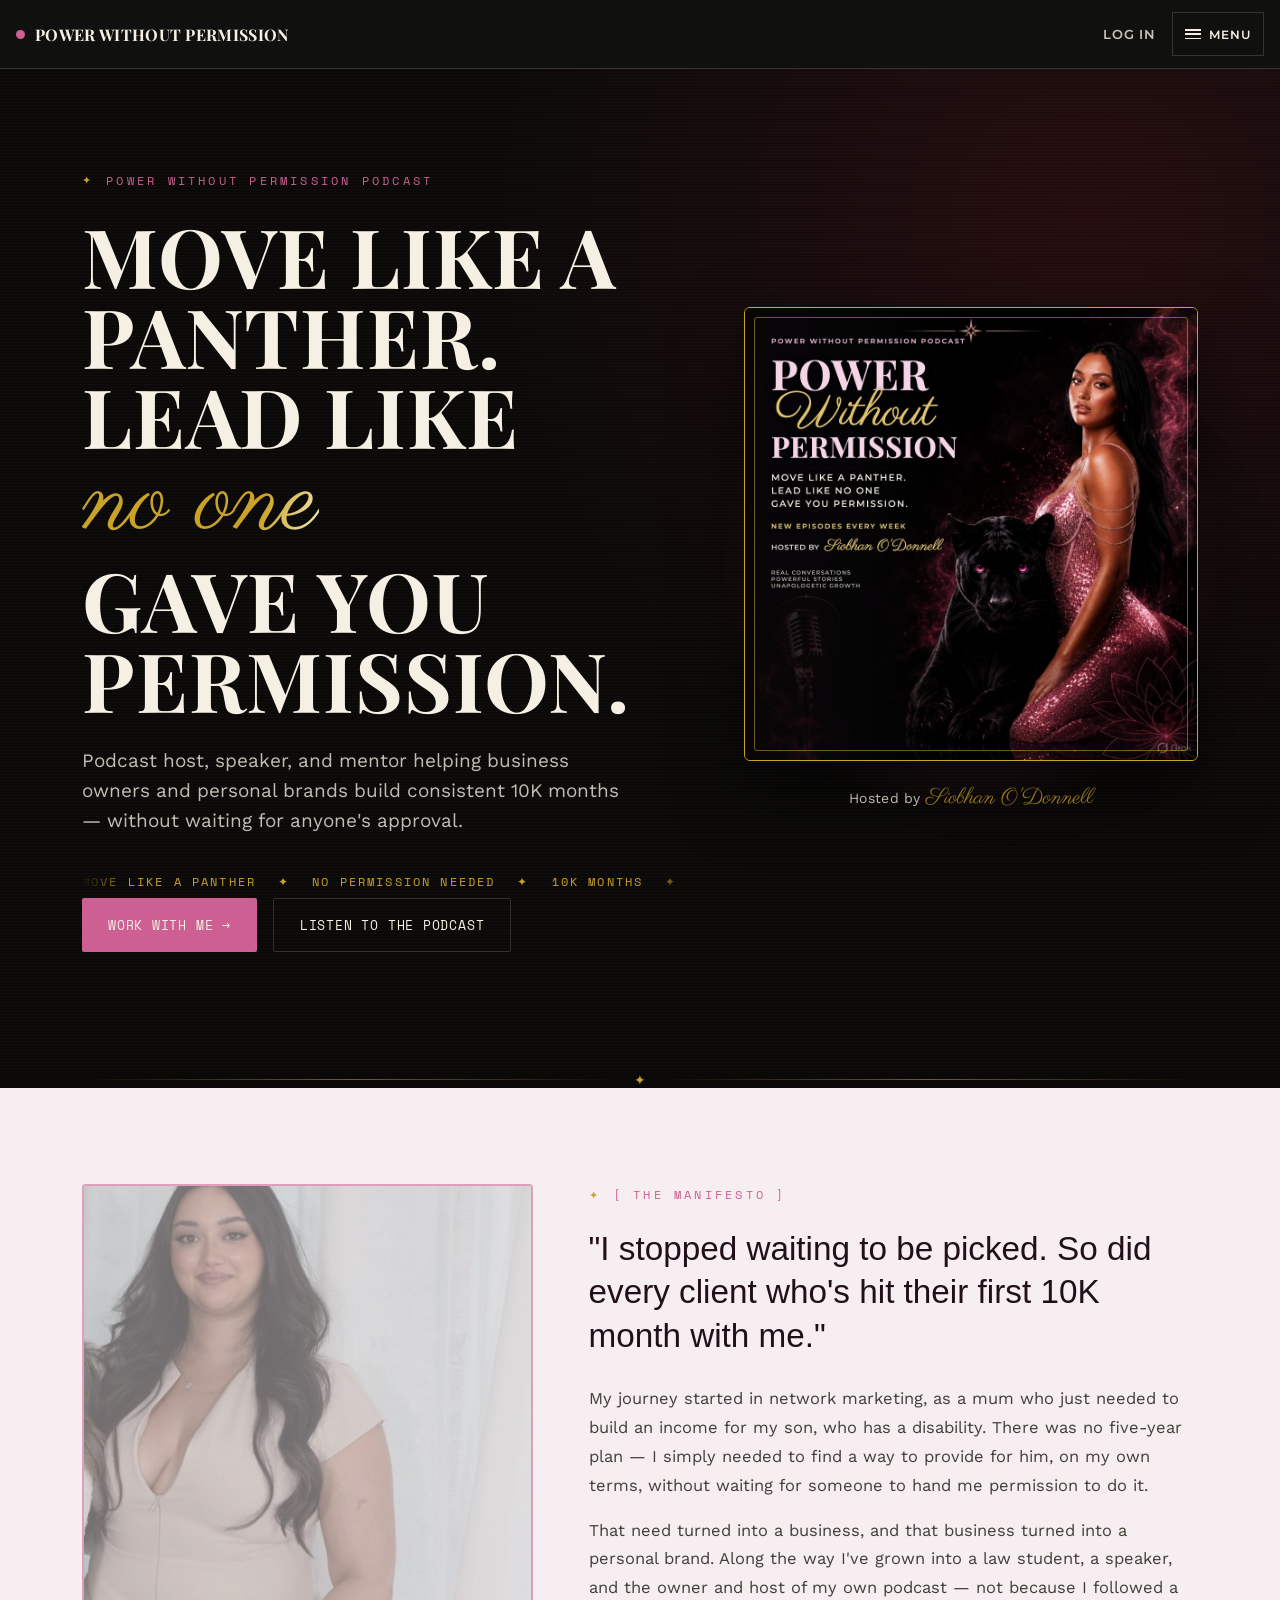
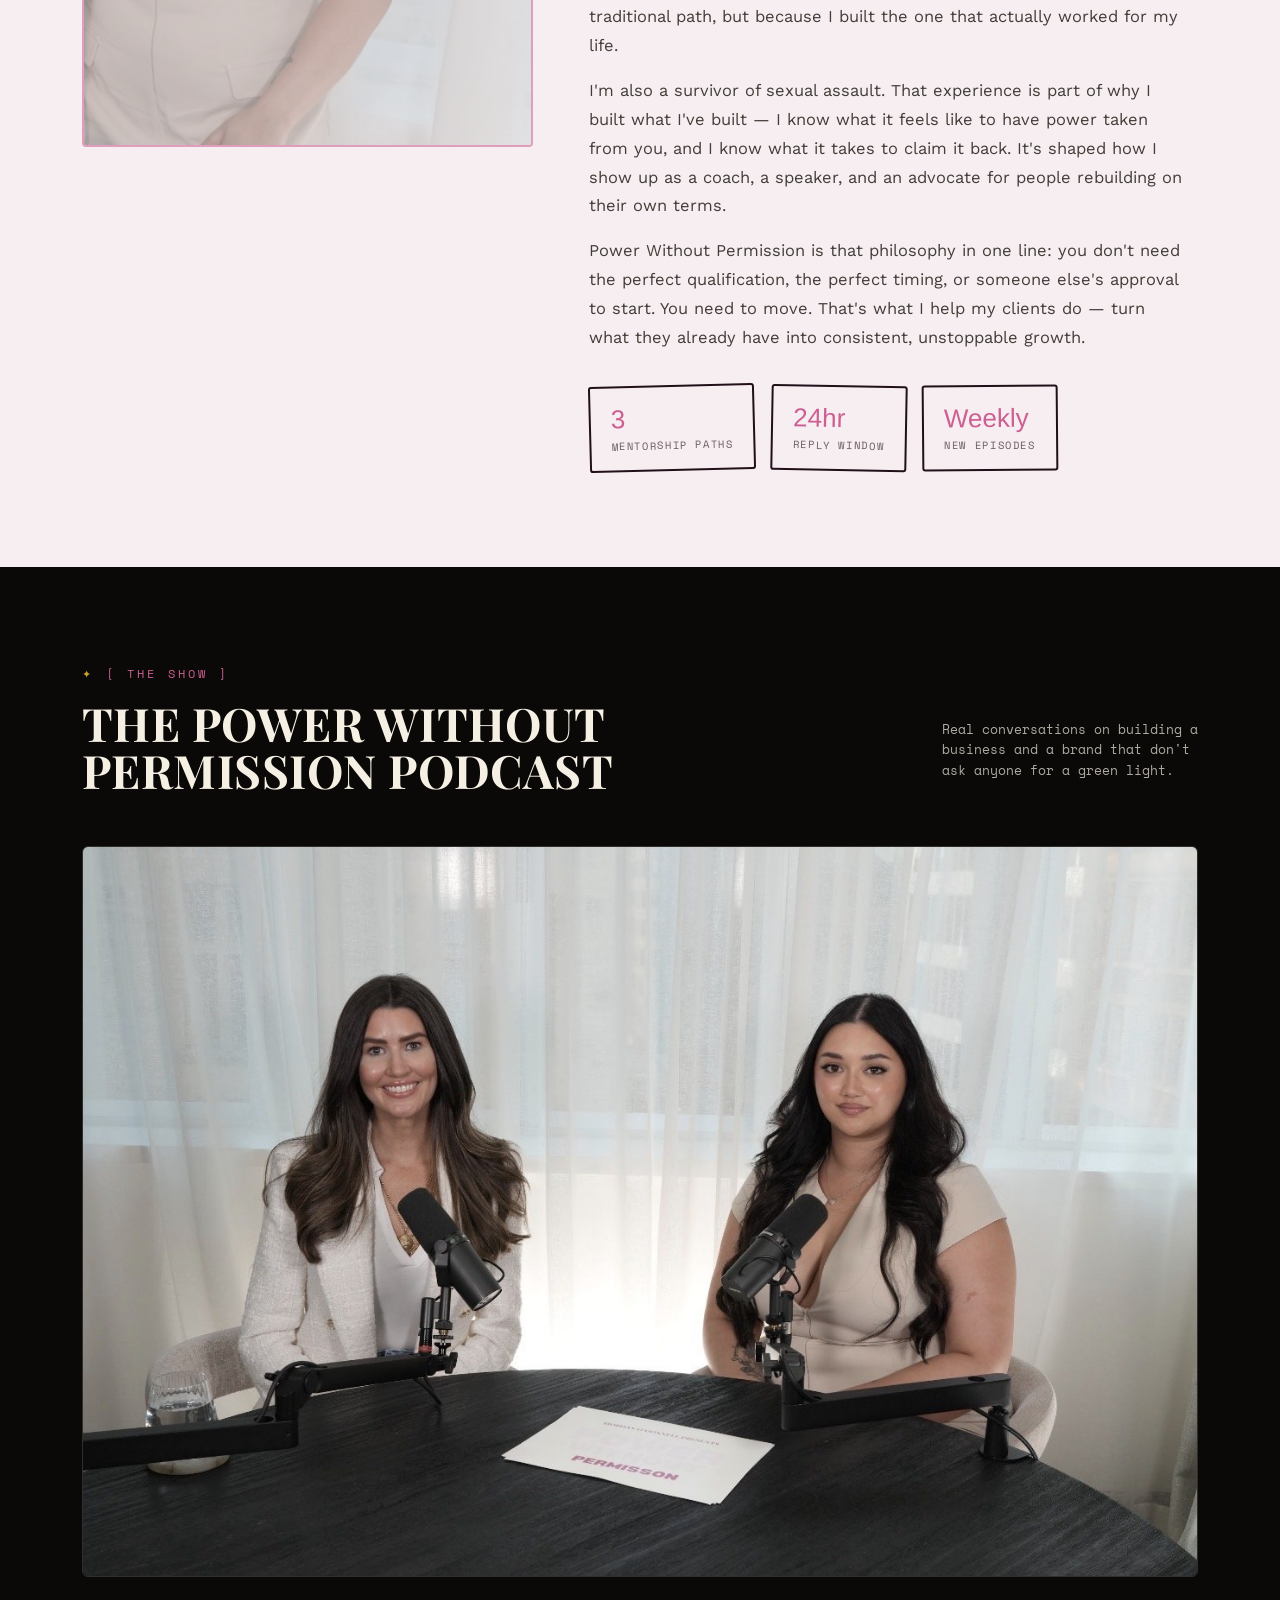
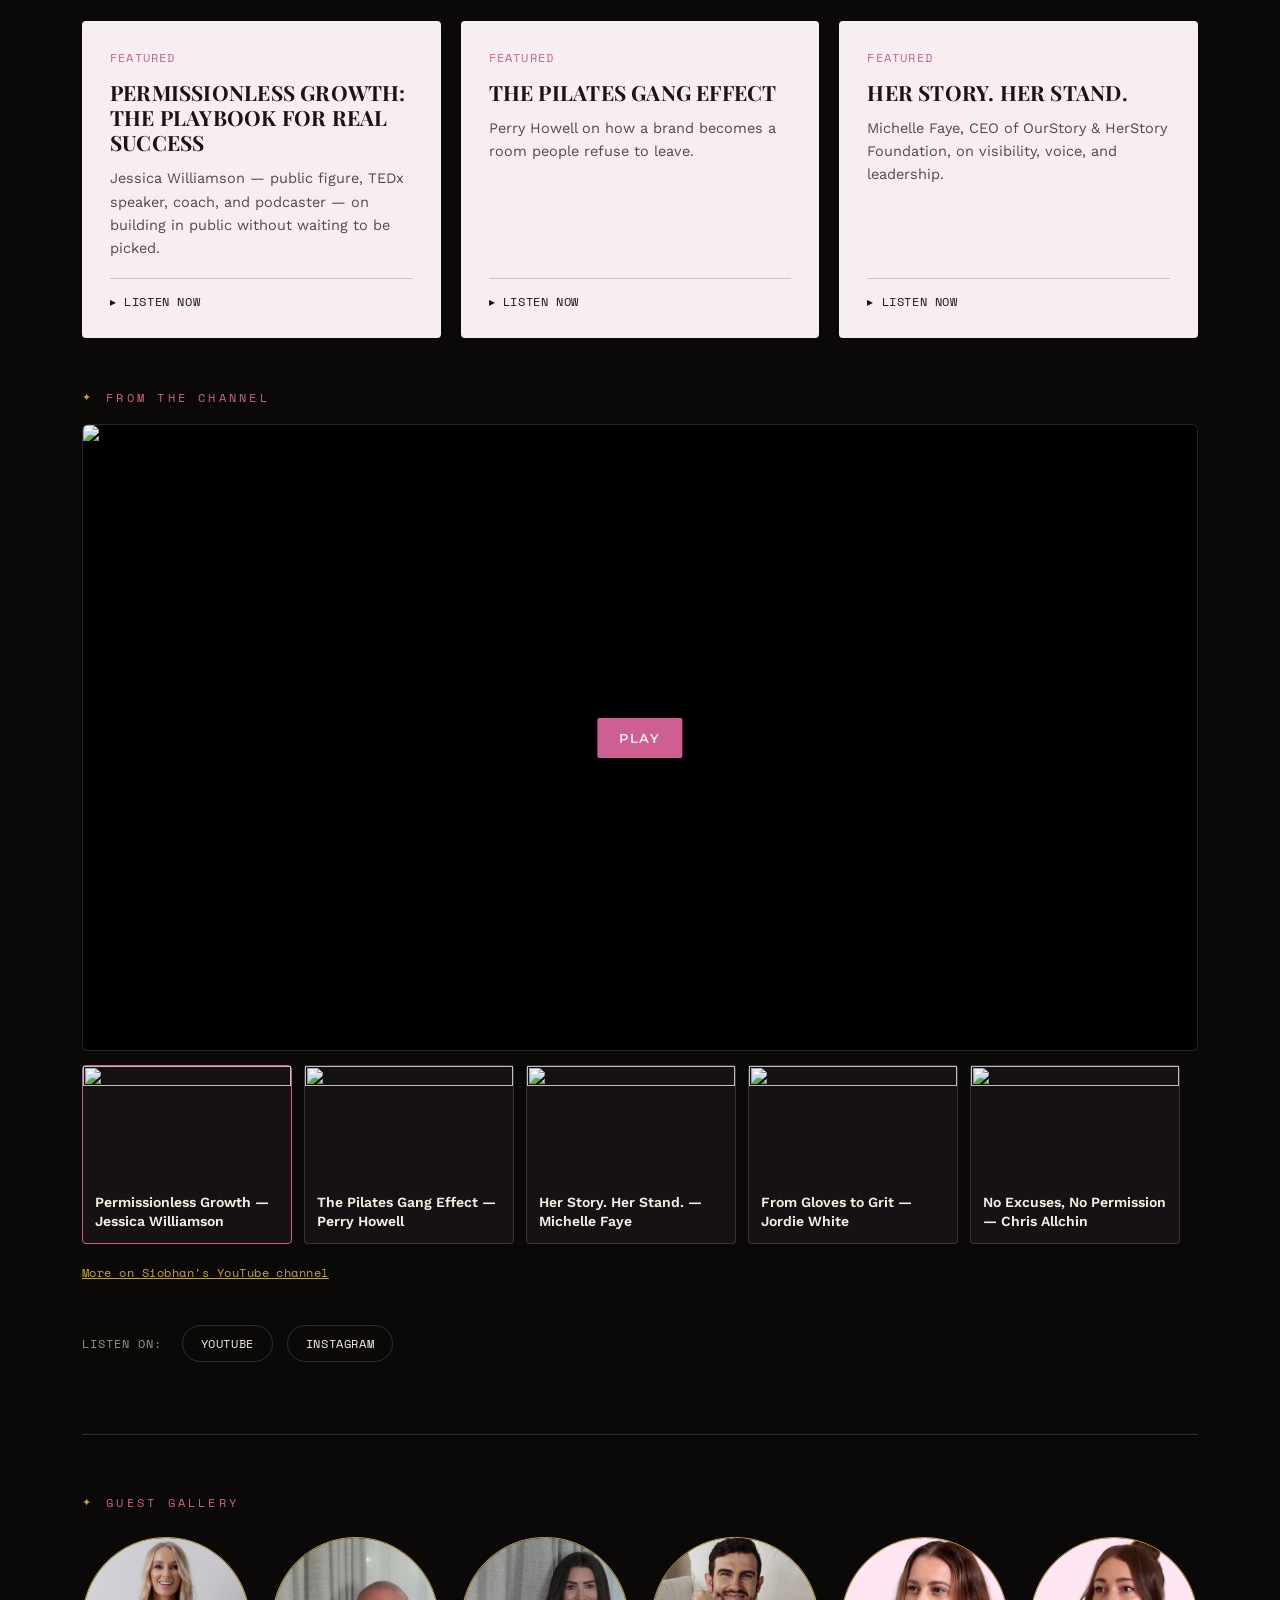
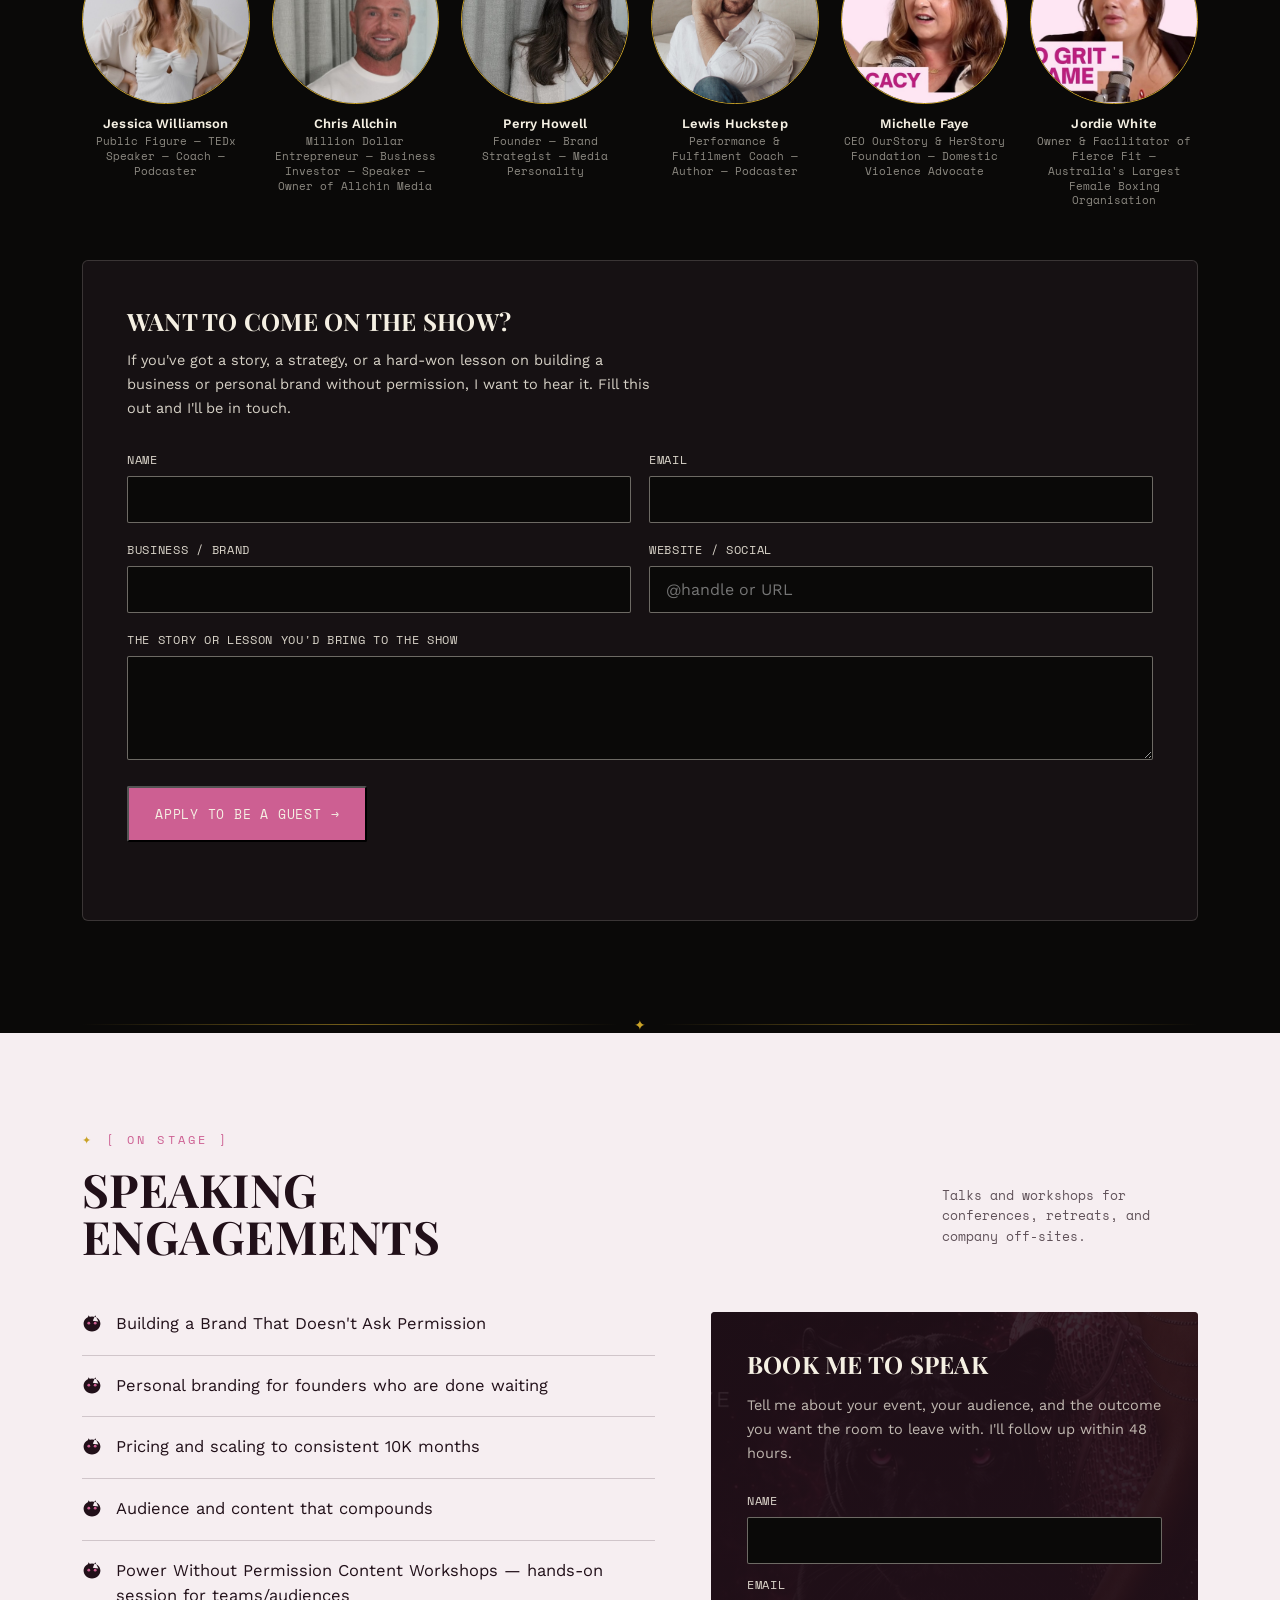
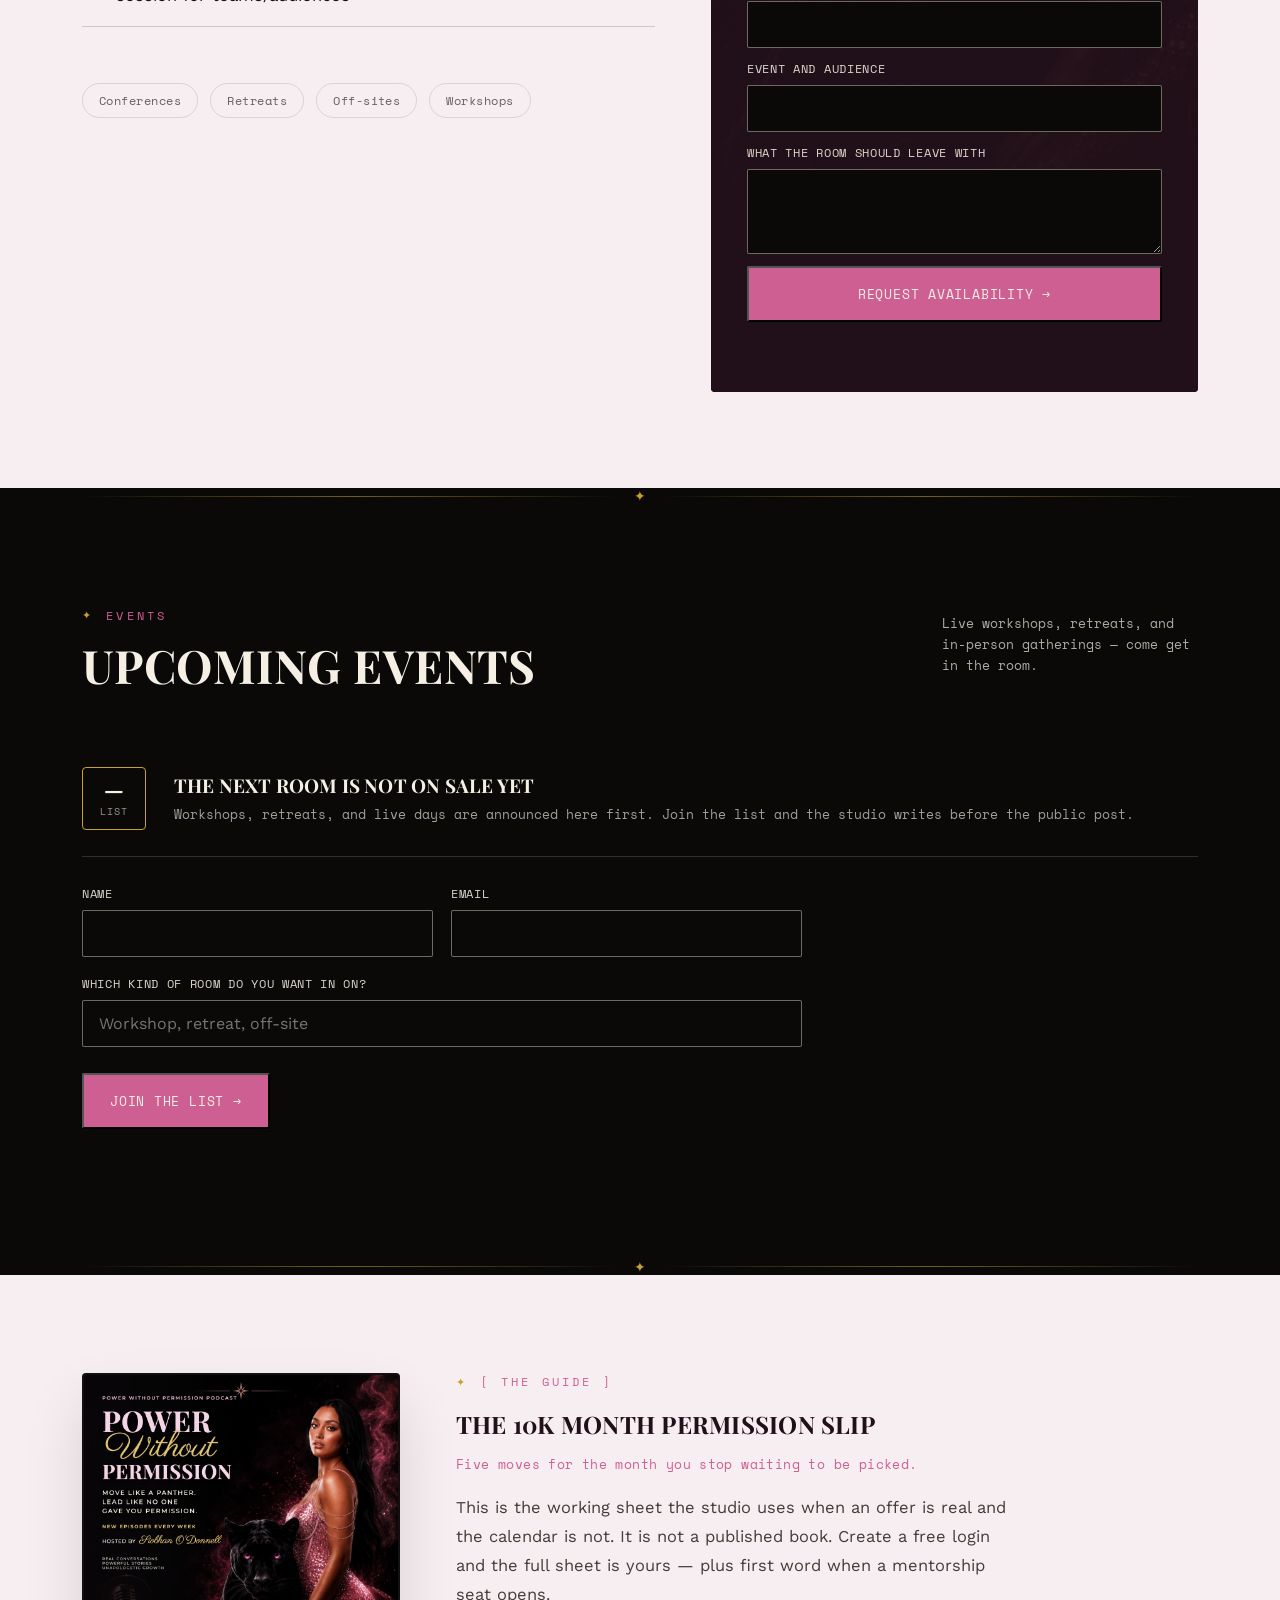
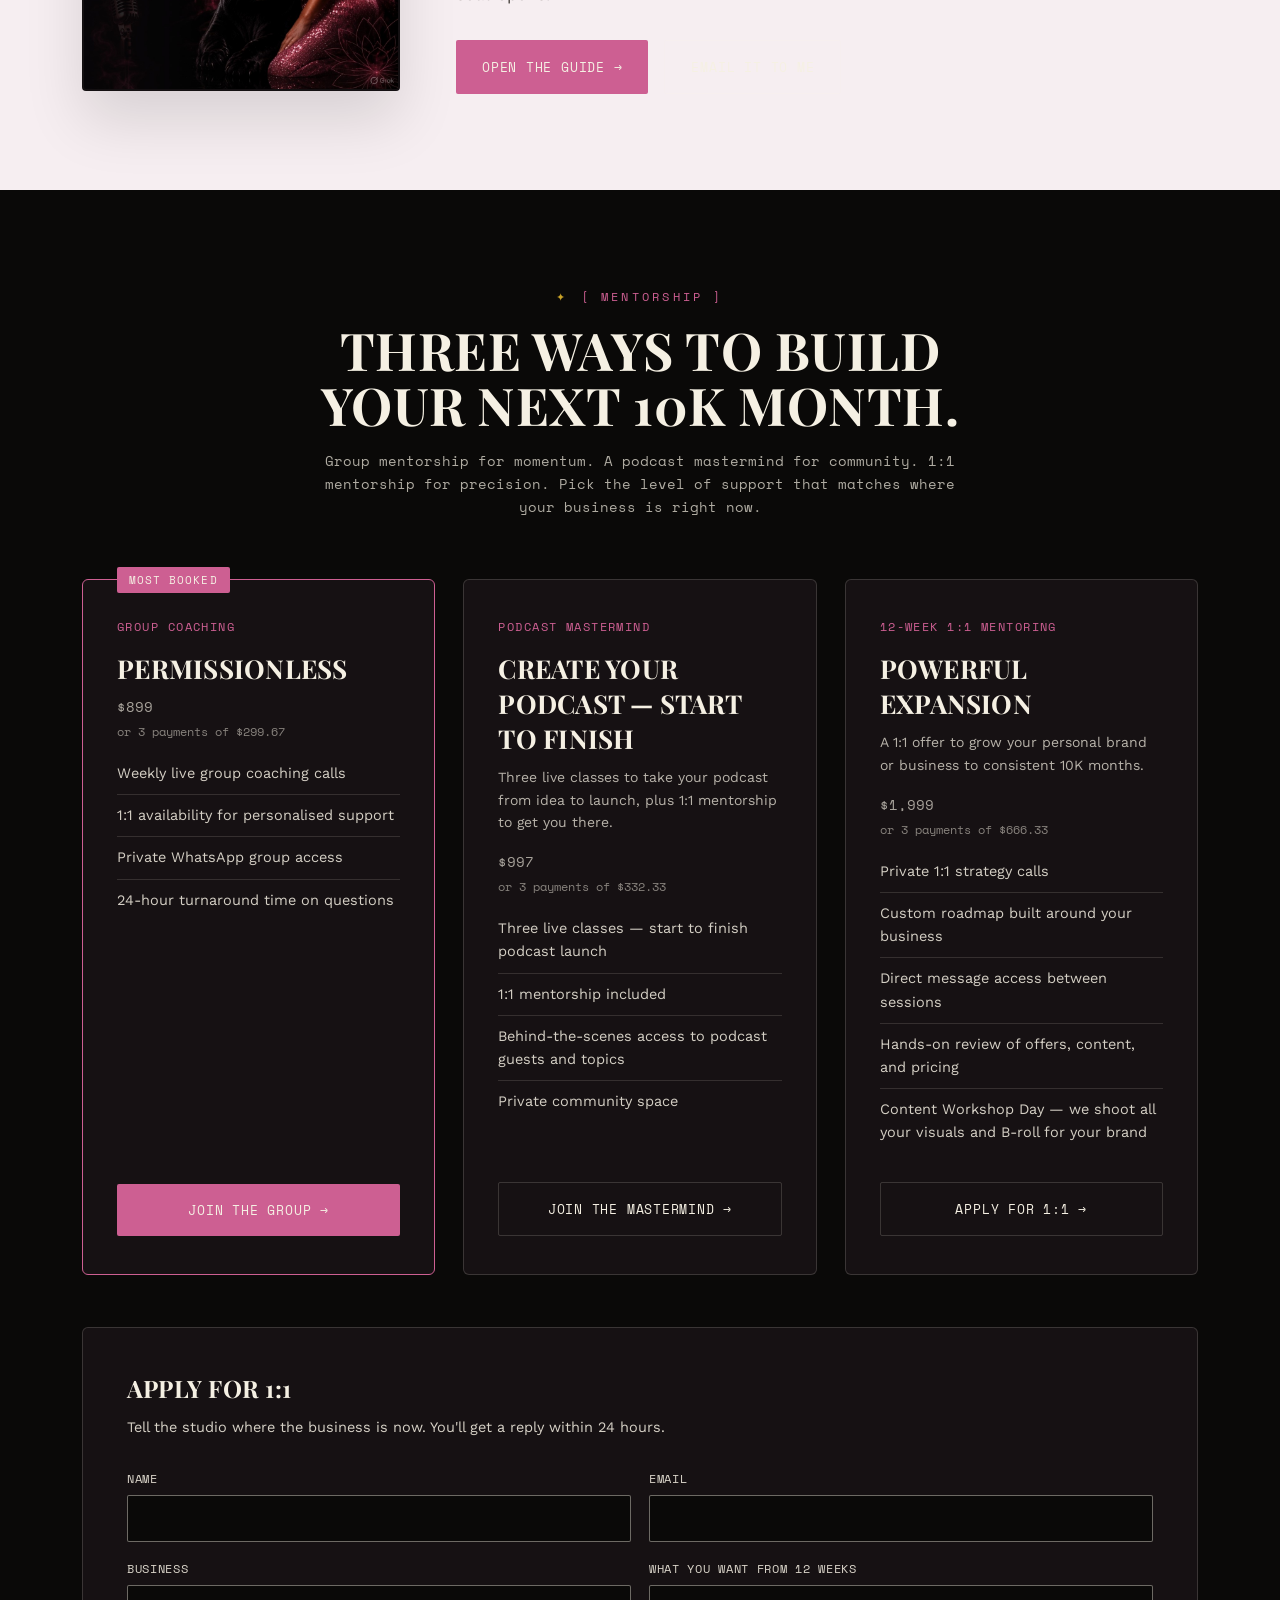
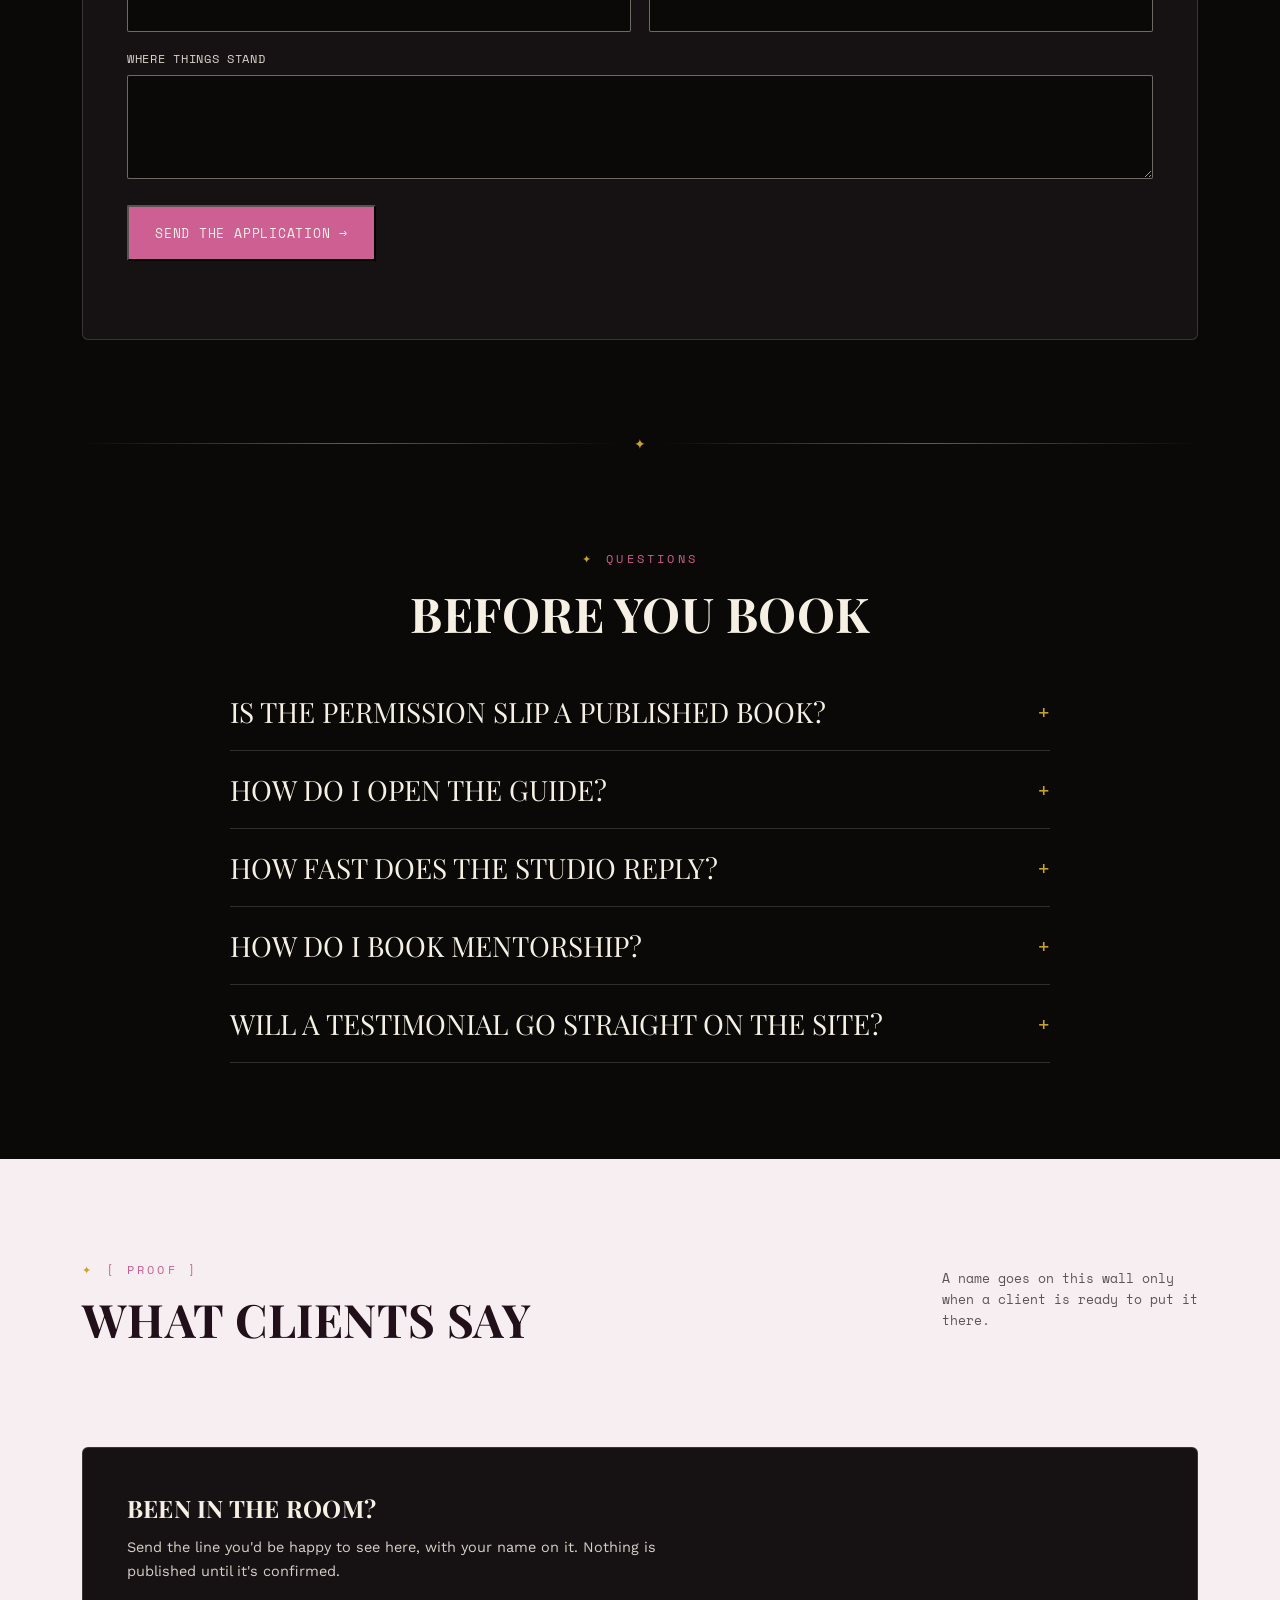
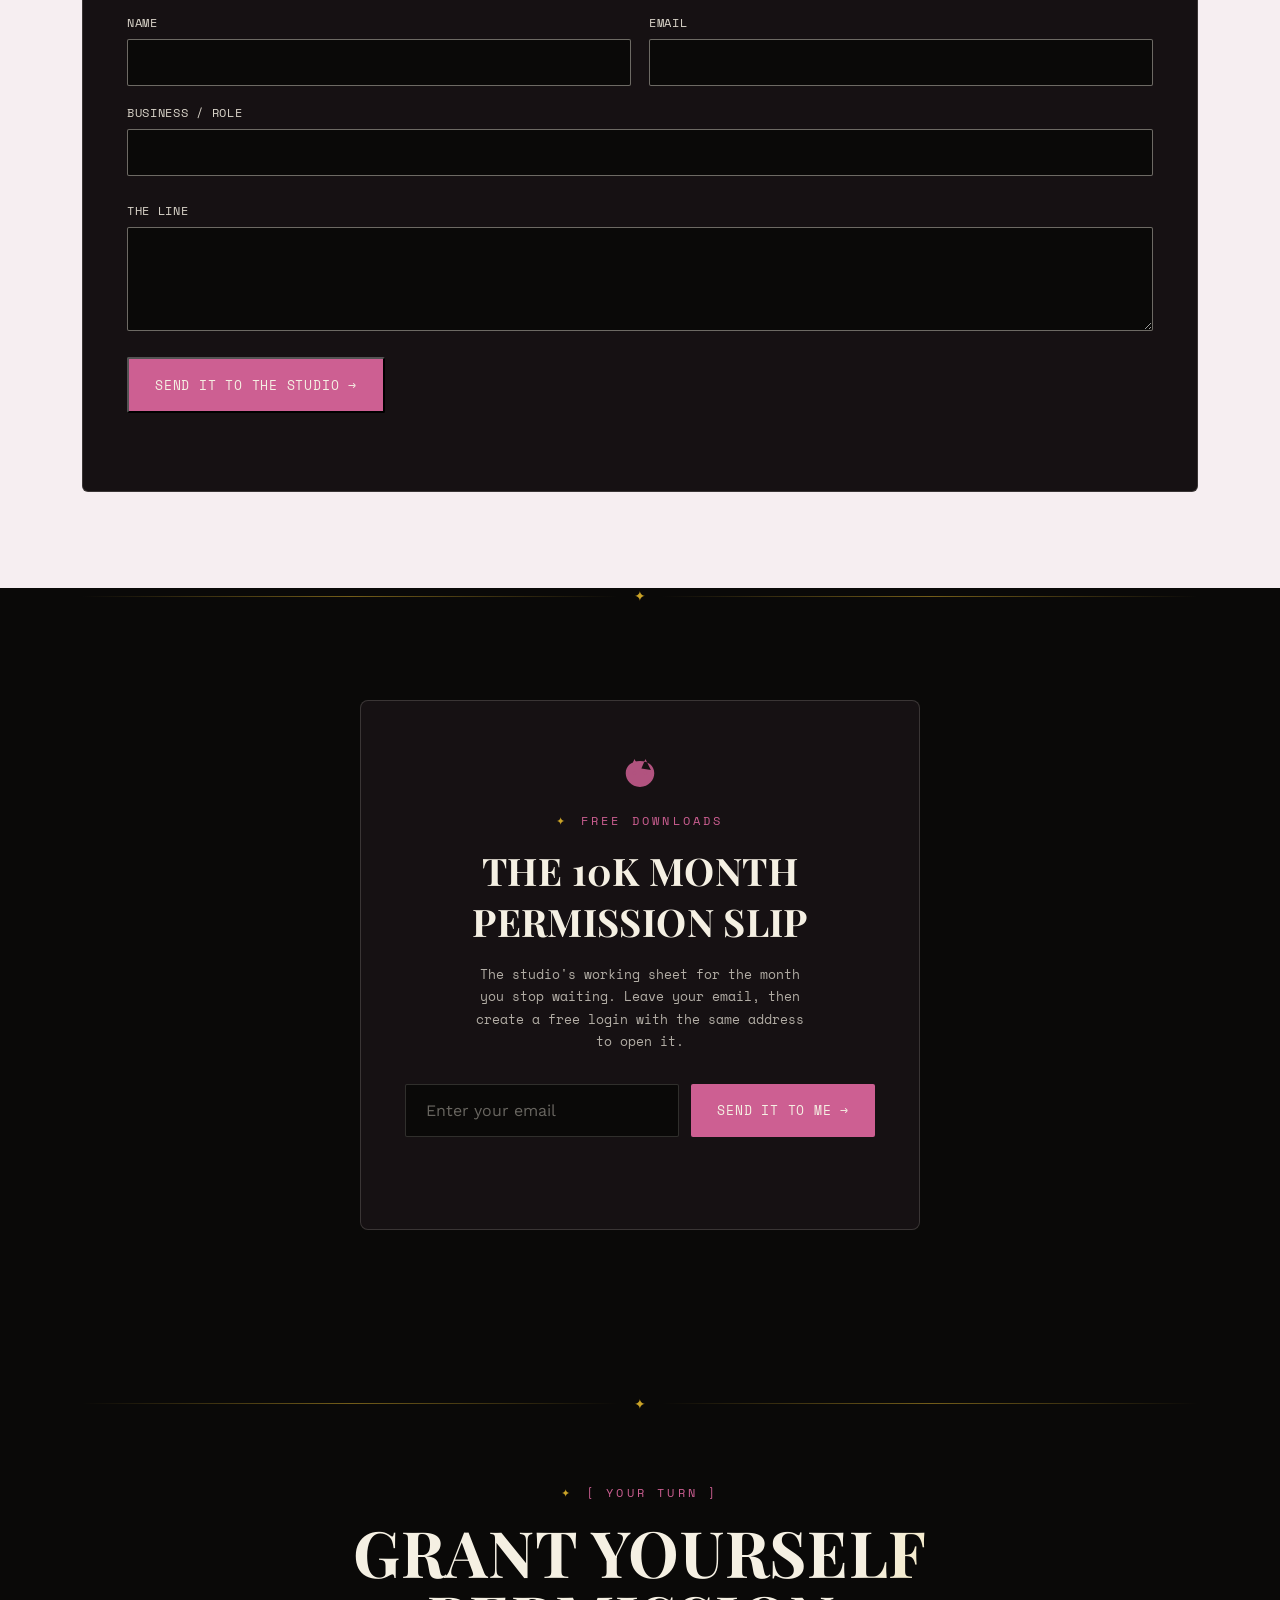
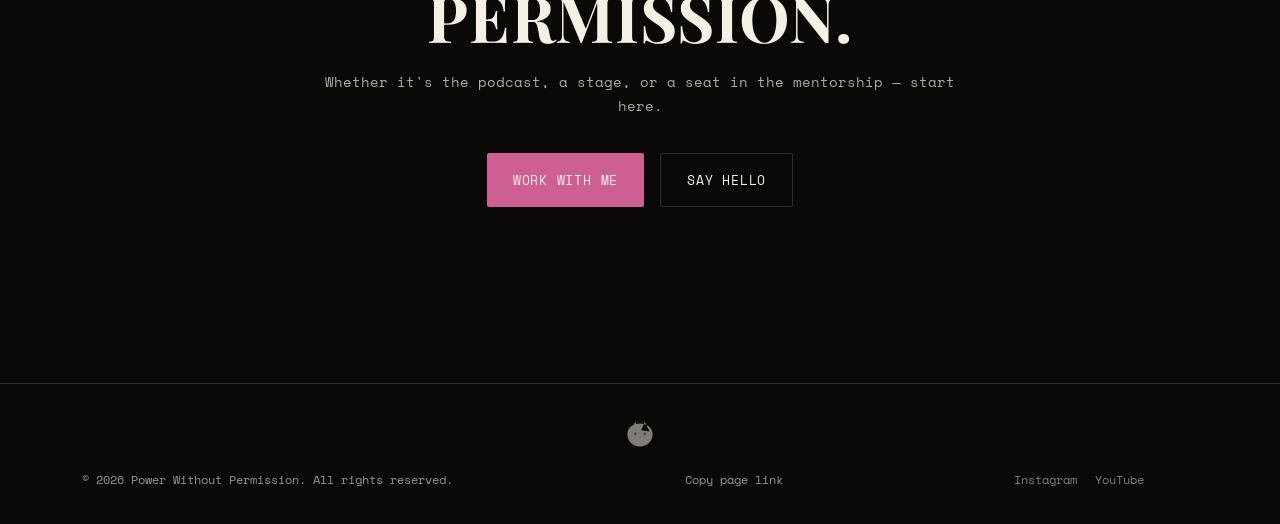
==== commit 6e4b454a: "Give "no one" its own line and lift the cover type off the portrait." ====
--- a/index.html
+++ b/index.html
@@ -2149,11 +2149,25 @@
     }
 
     .spark-word:nth-child(2) {
-      animation-delay: 0.16s;
+      animation-delay: 0.12s;
     }
 
     .spark-word:nth-child(3) {
-      animation-delay: 0.32s;
+      animation-delay: 0.24s;
+    }
+
+    .spark-word:nth-child(4) {
+      animation-delay: 0.36s;
+    }
+
+    .spark-word.script-line {
+      line-height: 1.05;
+      margin: -0.06em 0 0.02em;
+      white-space: nowrap;
+    }
+
+    .spark-word.script-line .script {
+      font-size: 1.22em;
     }
 
     .sparkle {
@@ -2433,7 +2447,8 @@
           <div class="stamp-label hero-eyebrow">Power Without Permission Podcast</div>
           <h1 class="spark-line">
             <span class="spark-word">Move like a panther.</span>
-            <span class="spark-word">Lead like <span class="script glint">no one</span></span>
+            <span class="spark-word">Lead like</span>
+            <span class="spark-word script-line"><span class="script glint">no one</span></span>
             <span class="spark-word">gave you permission.</span>
             <i class="sparkle s1" aria-hidden="true">✦</i>
             <i class="sparkle s2" aria-hidden="true">✦</i>
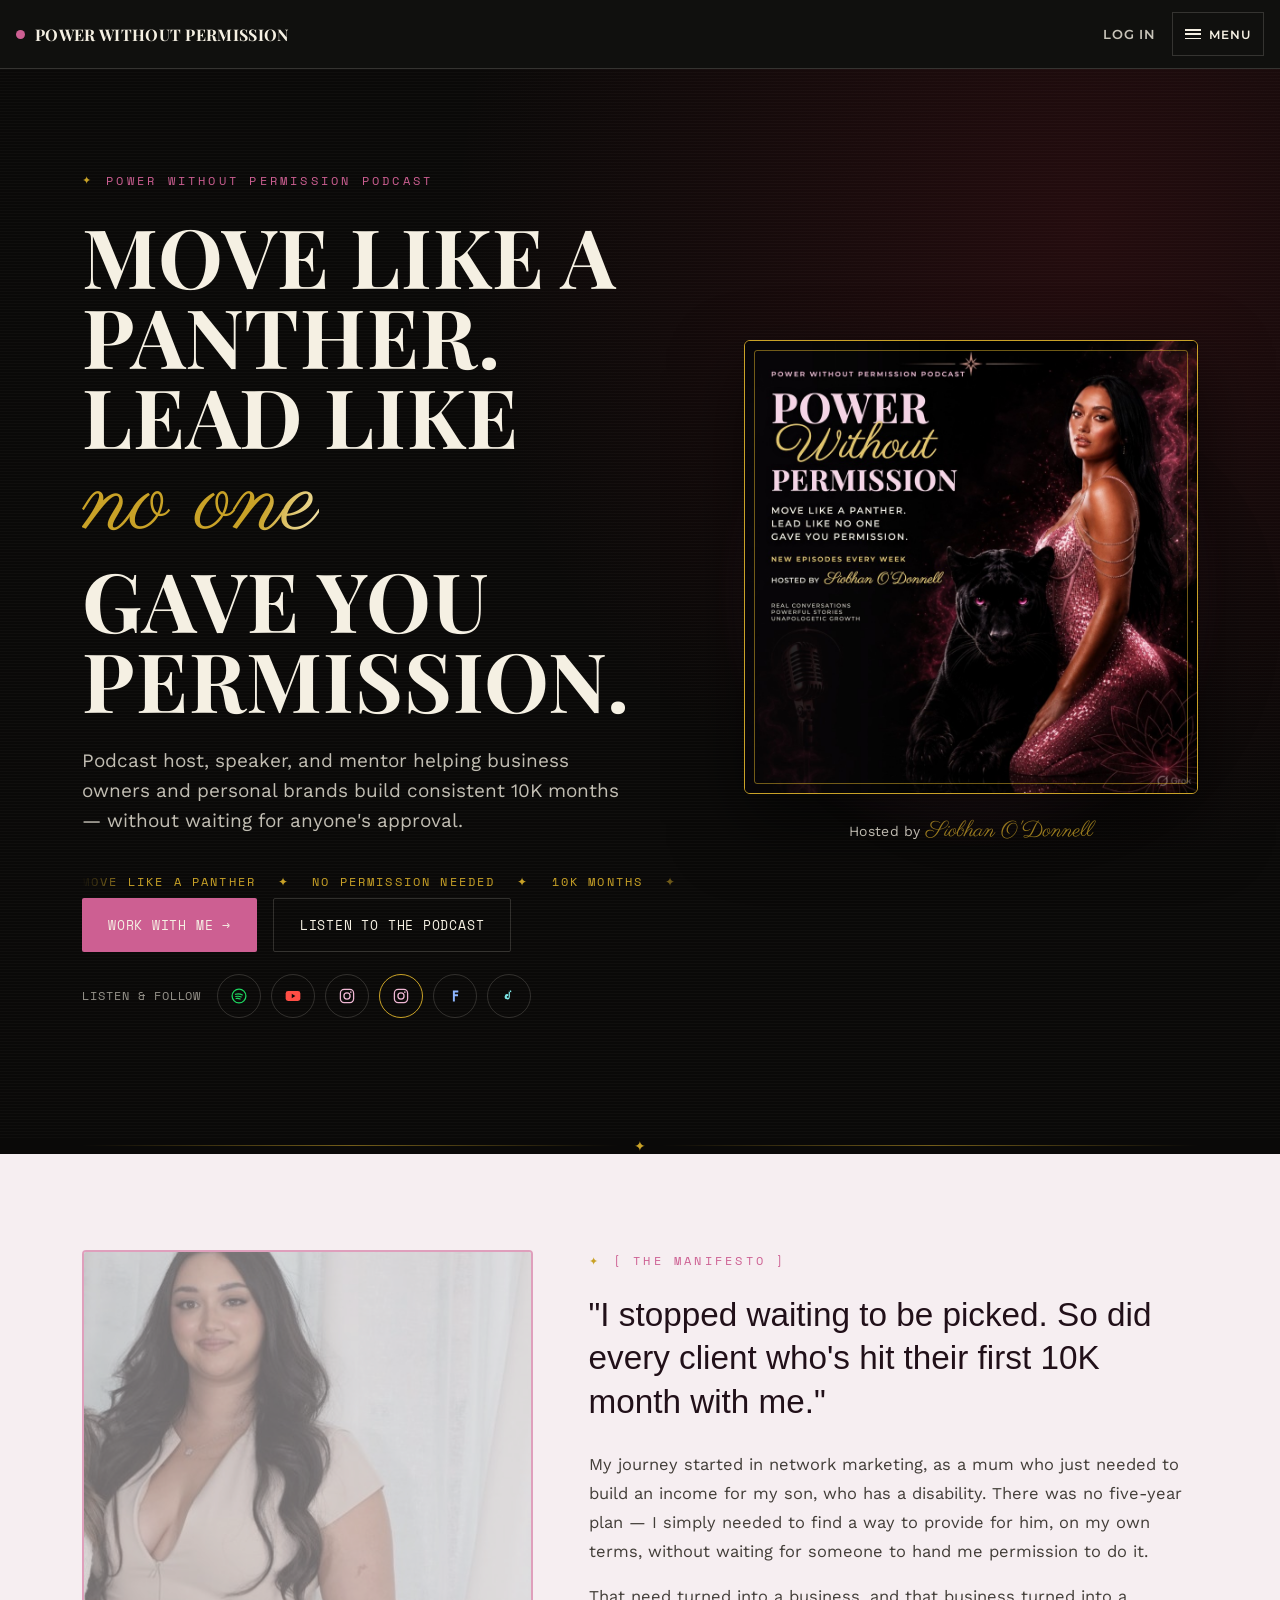
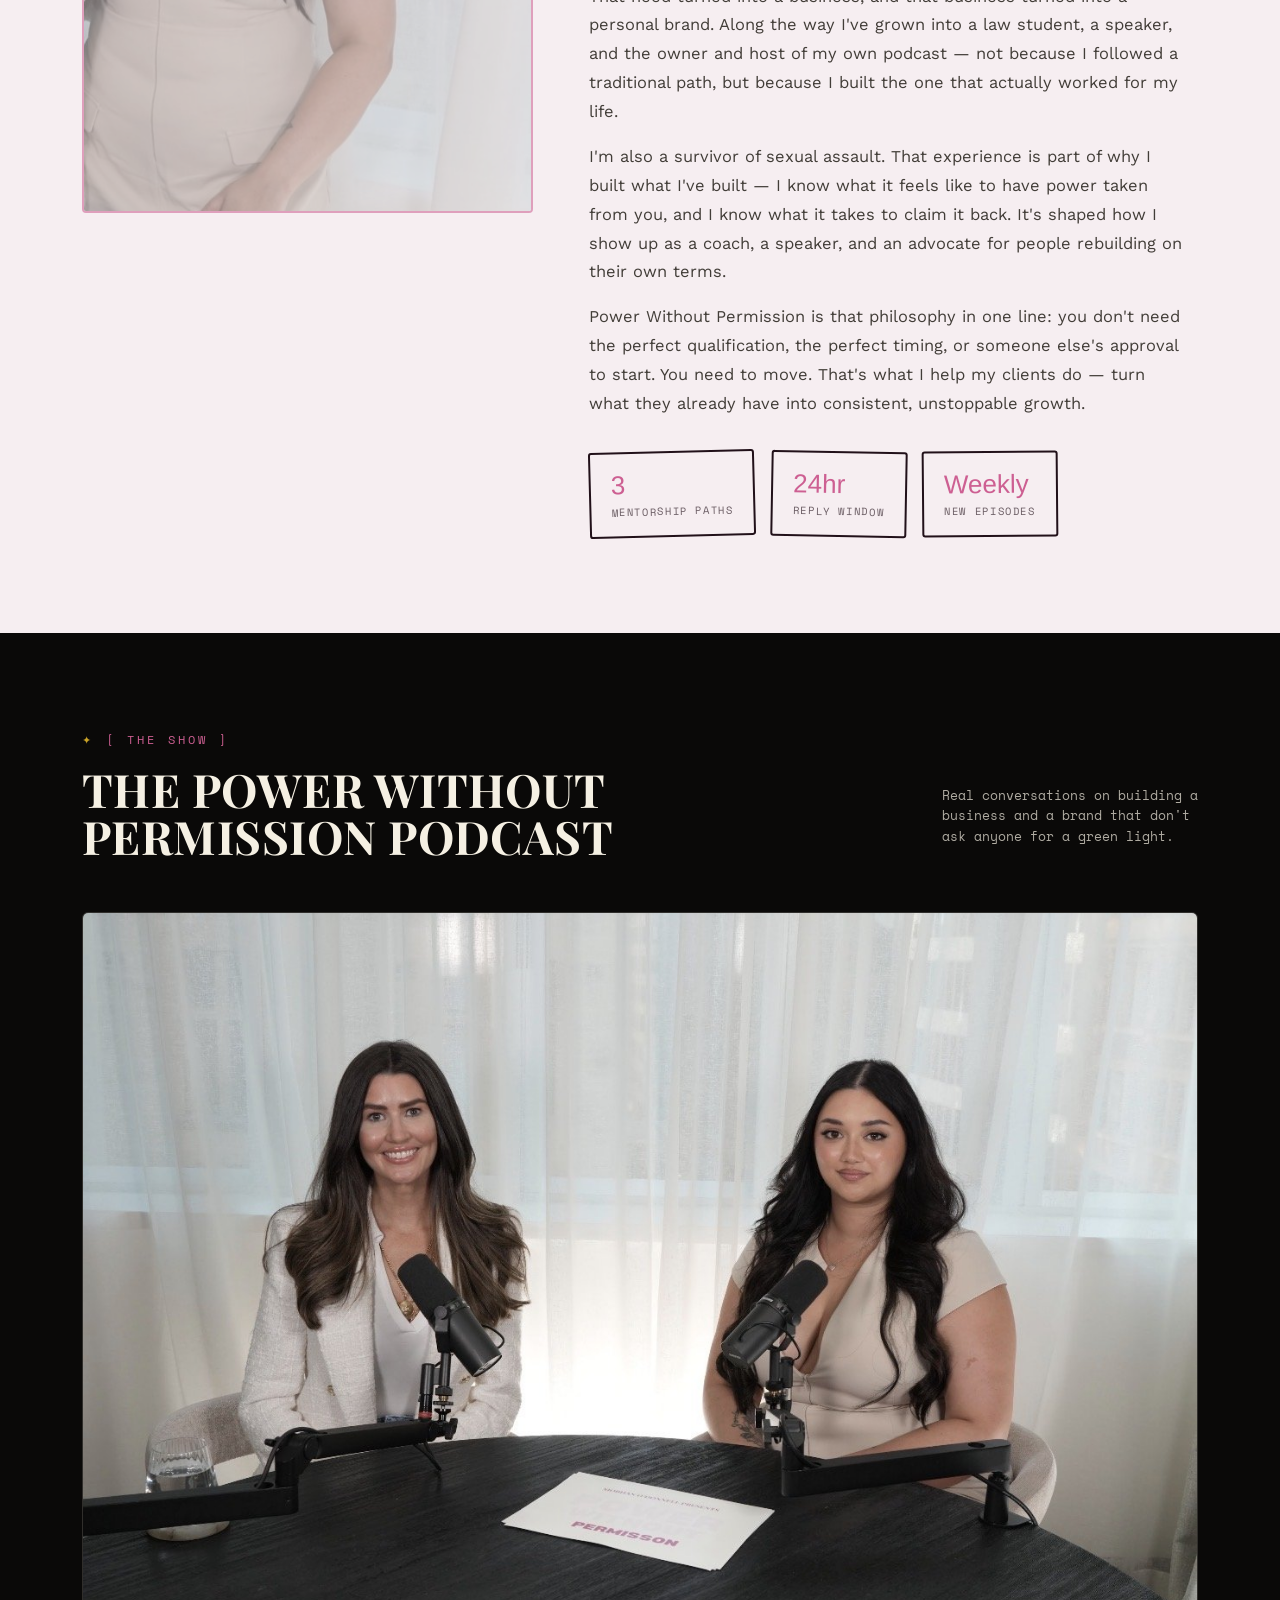
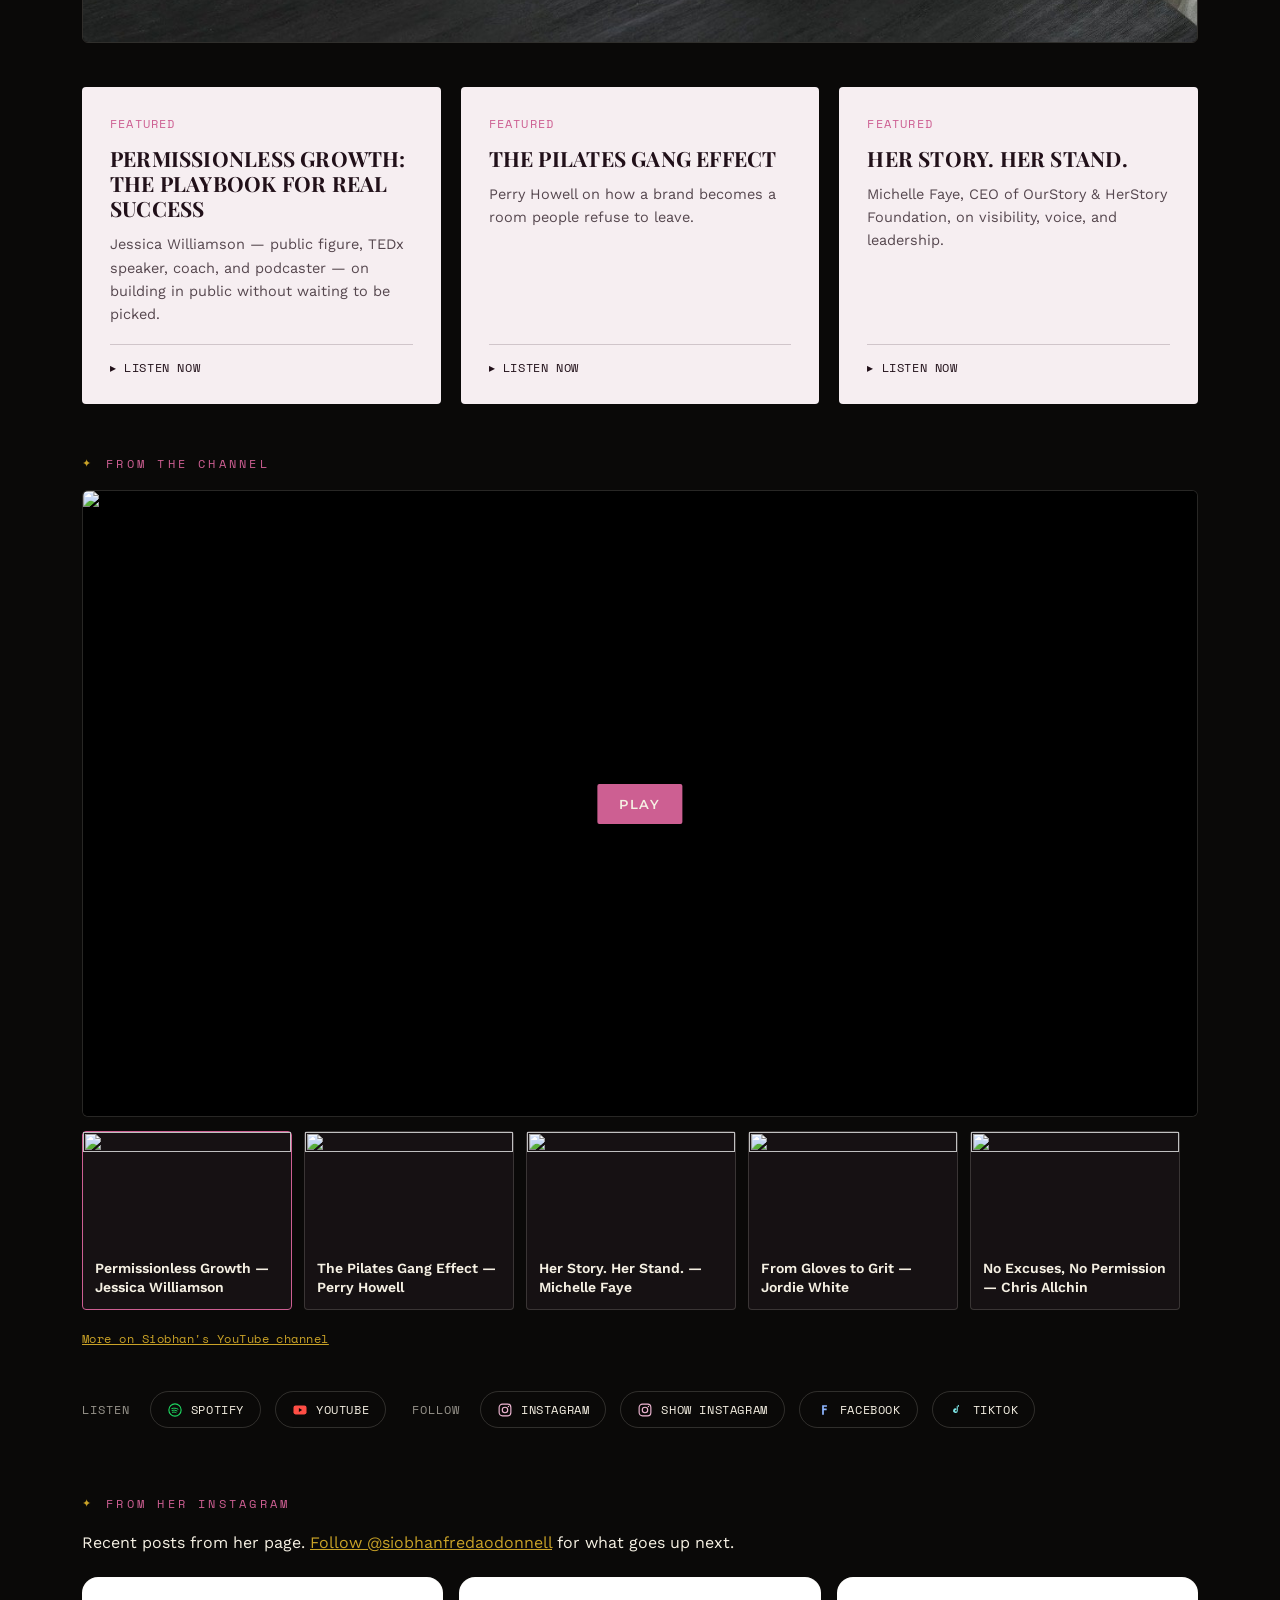
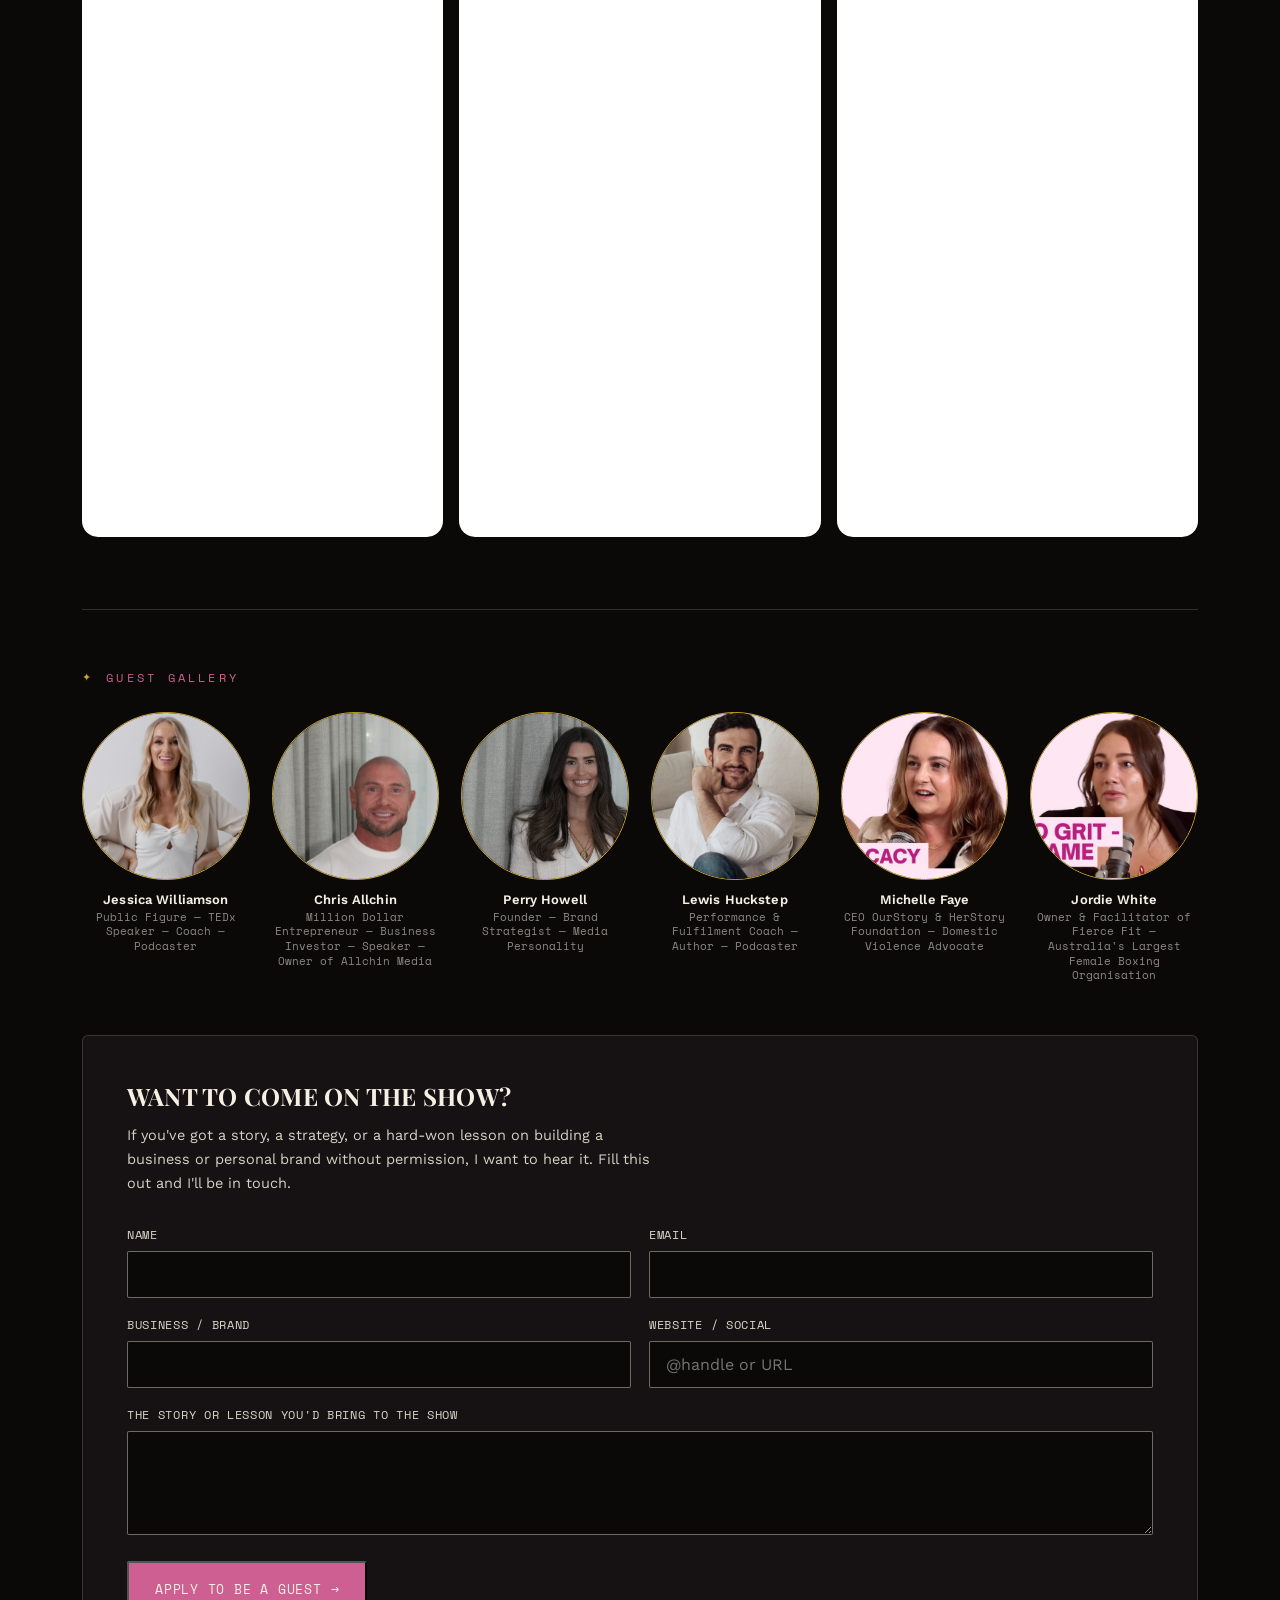
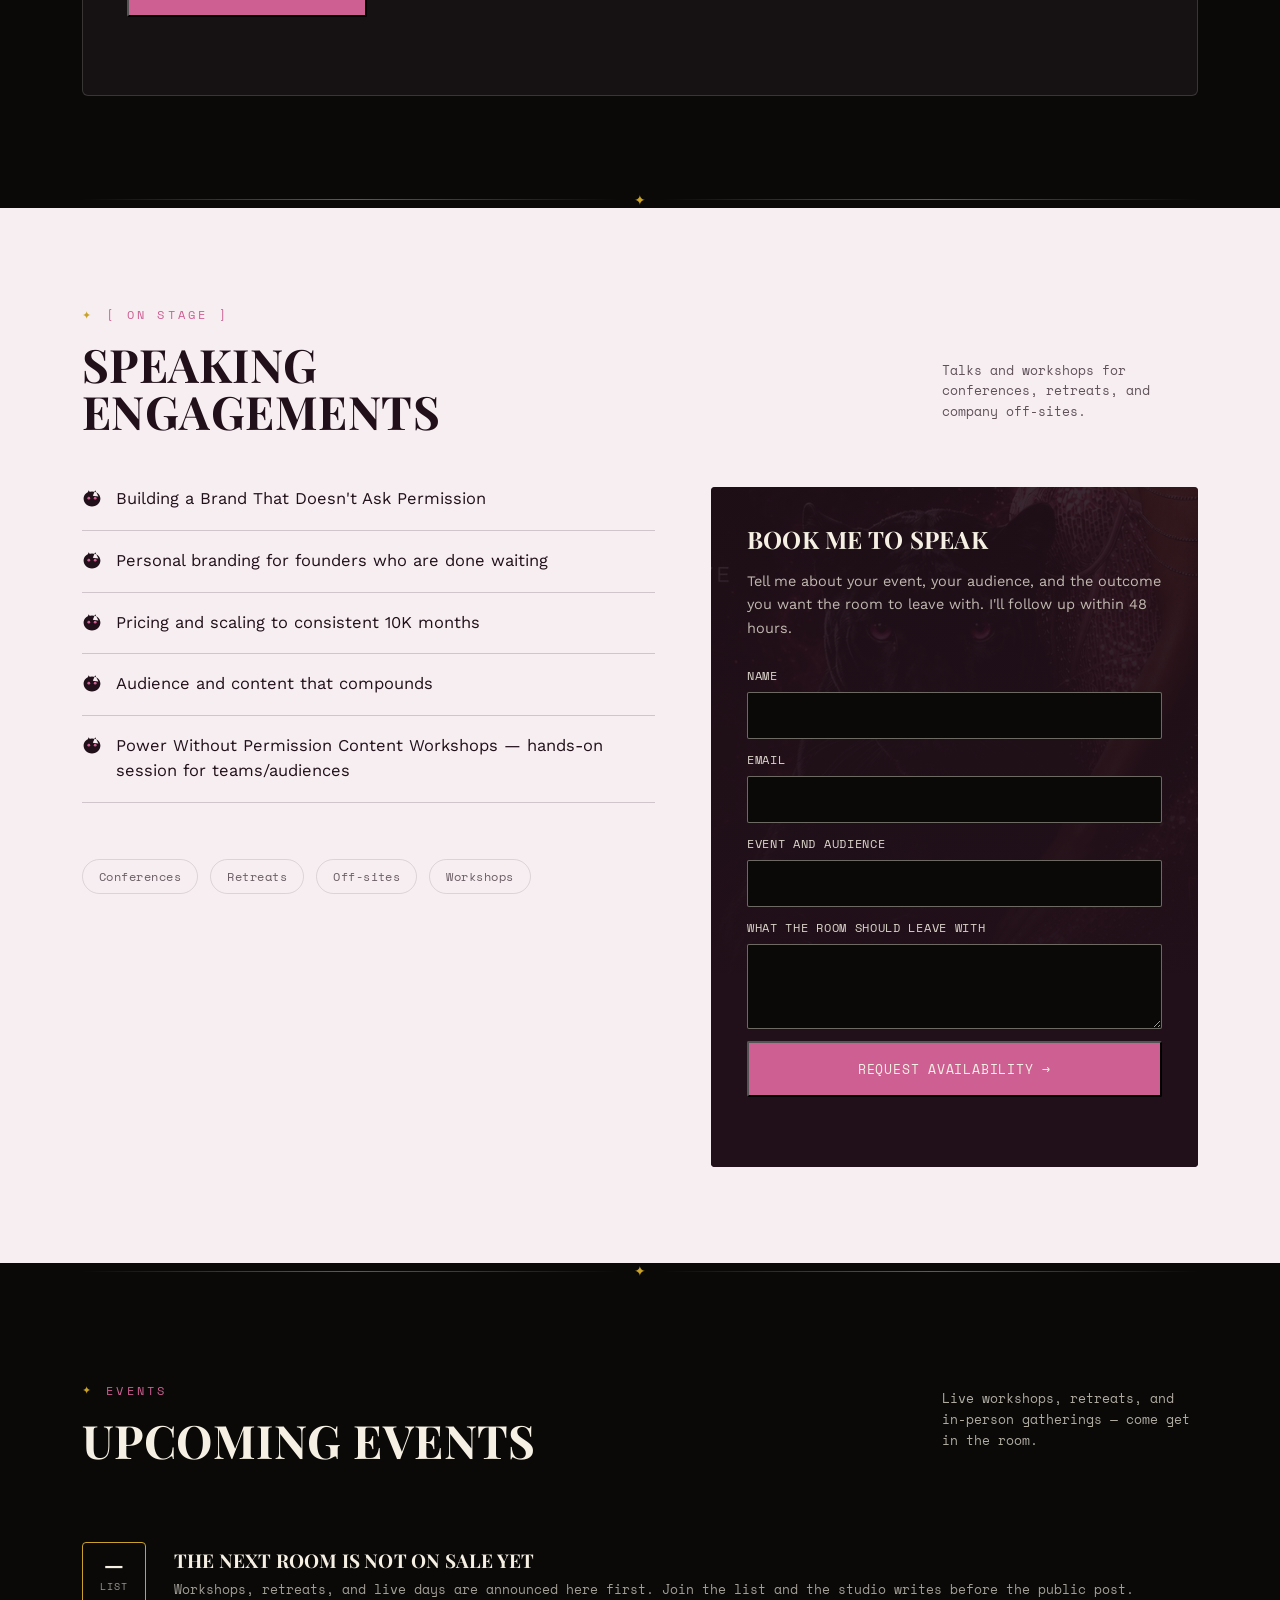
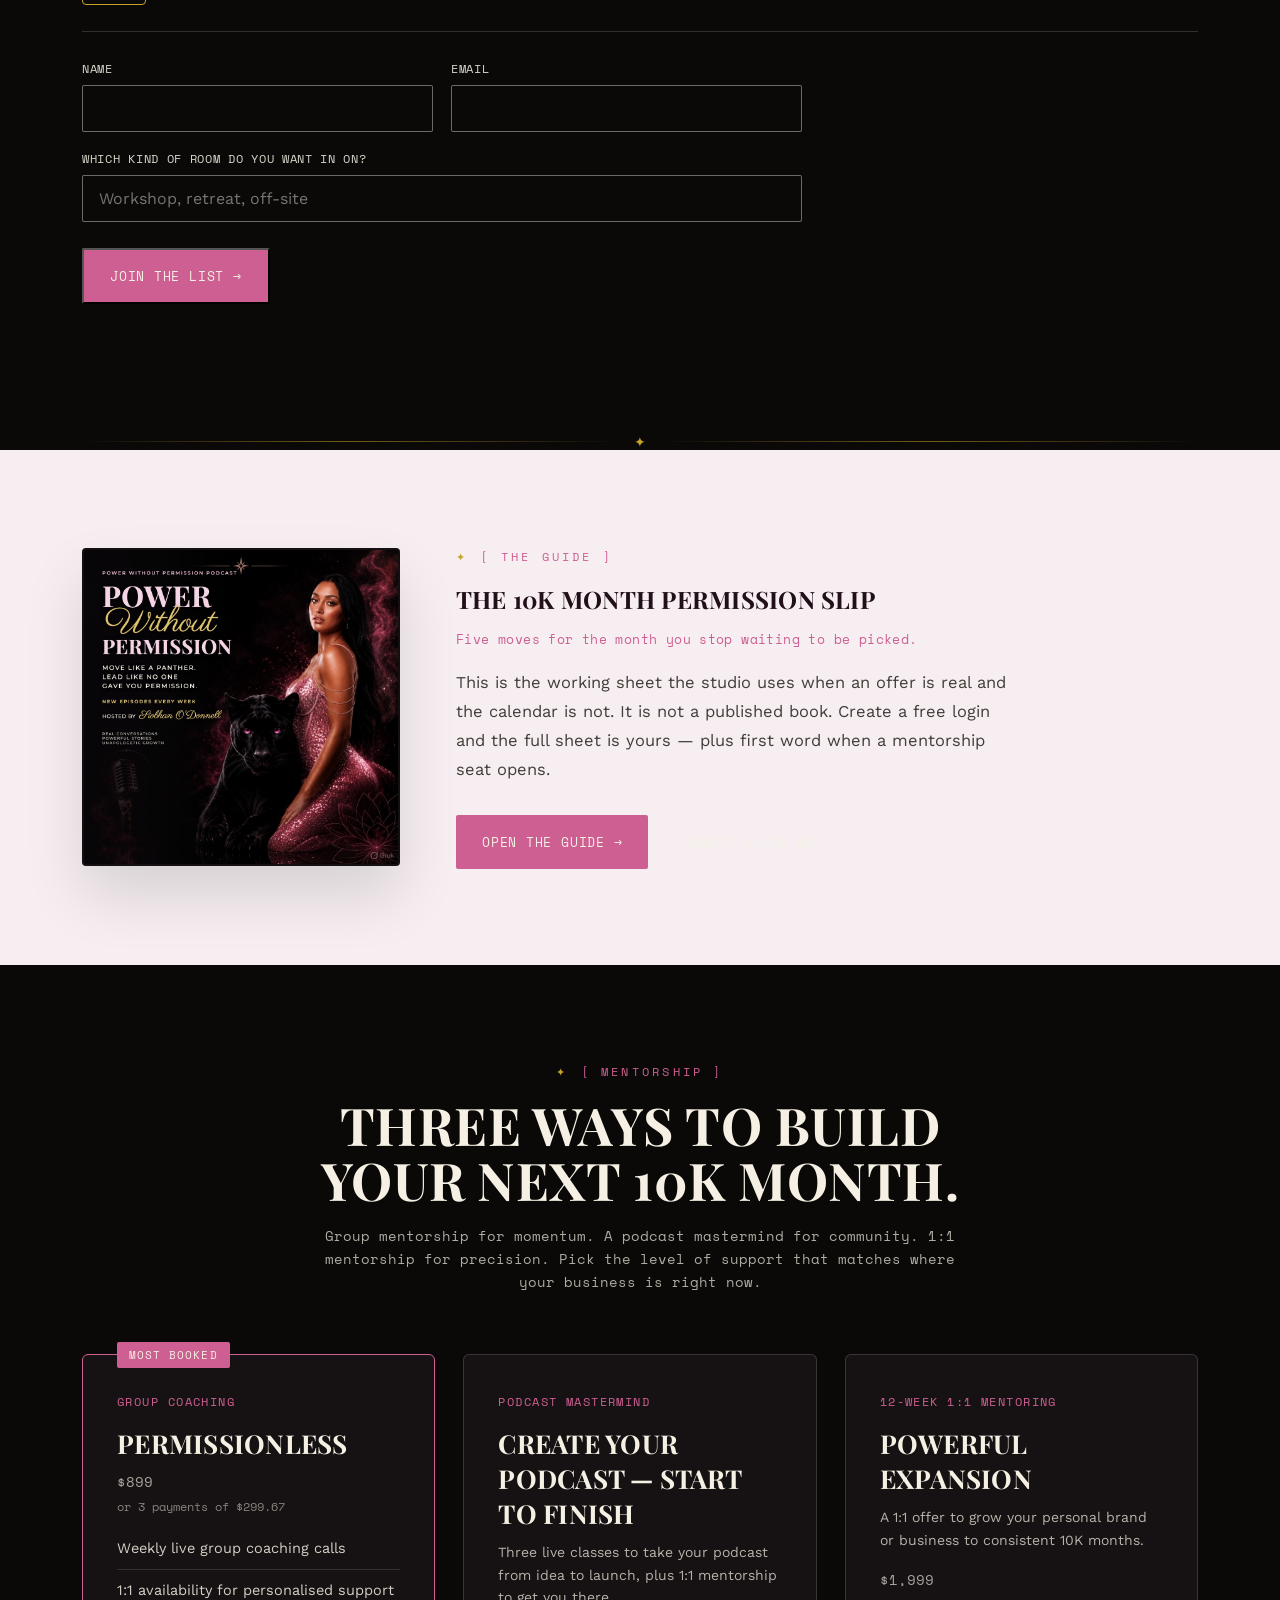
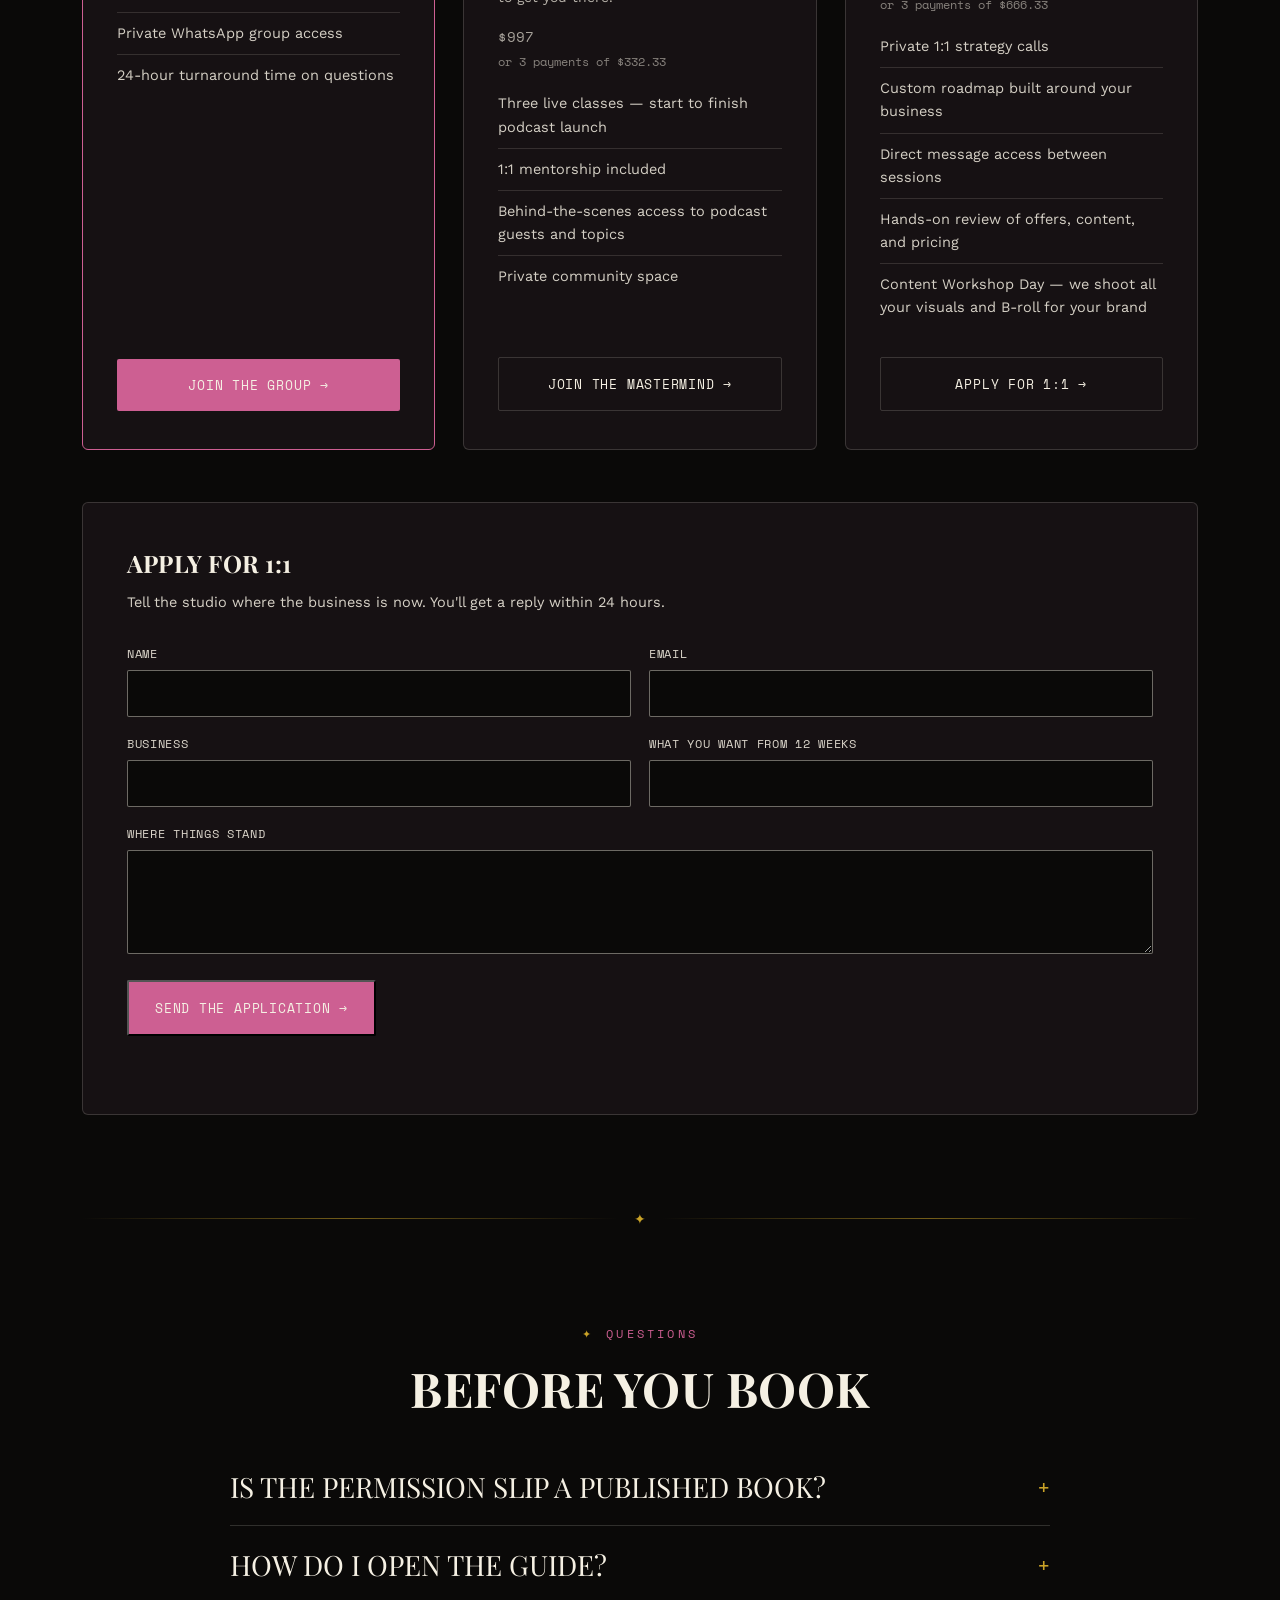
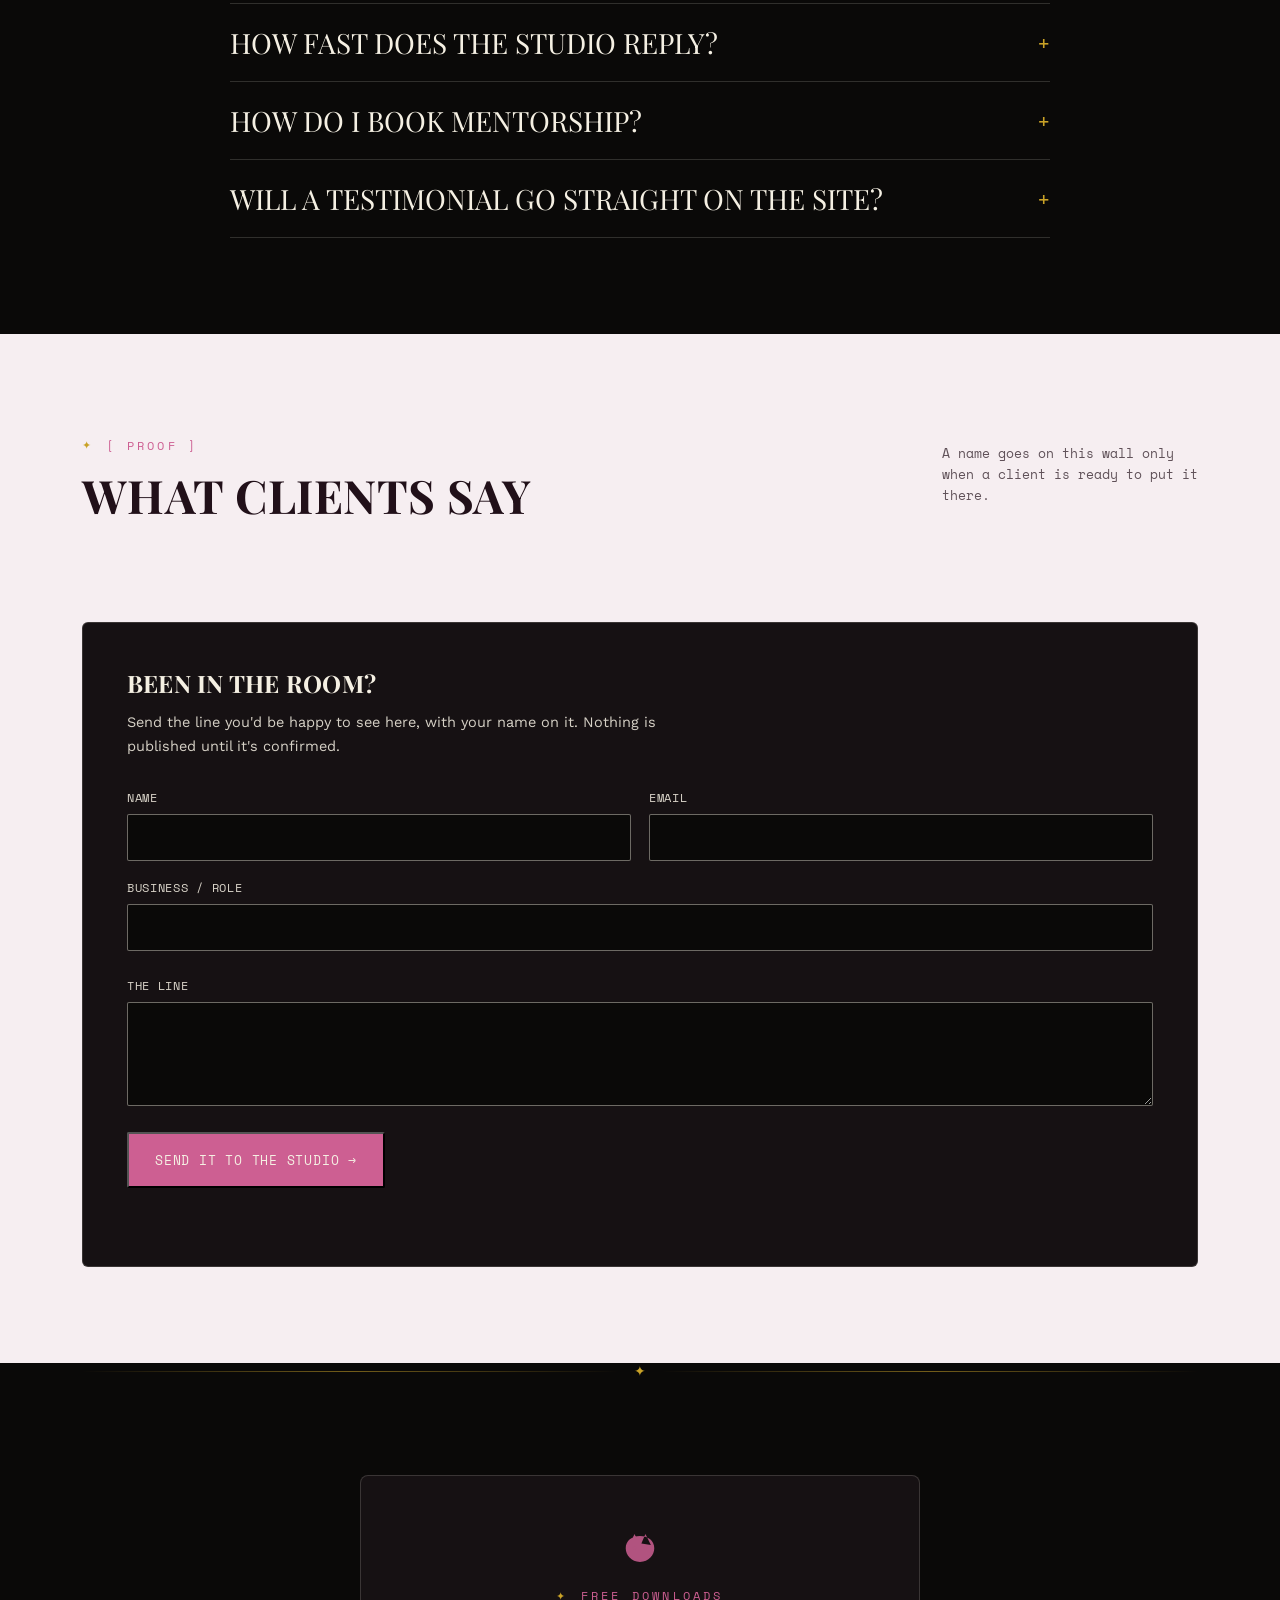
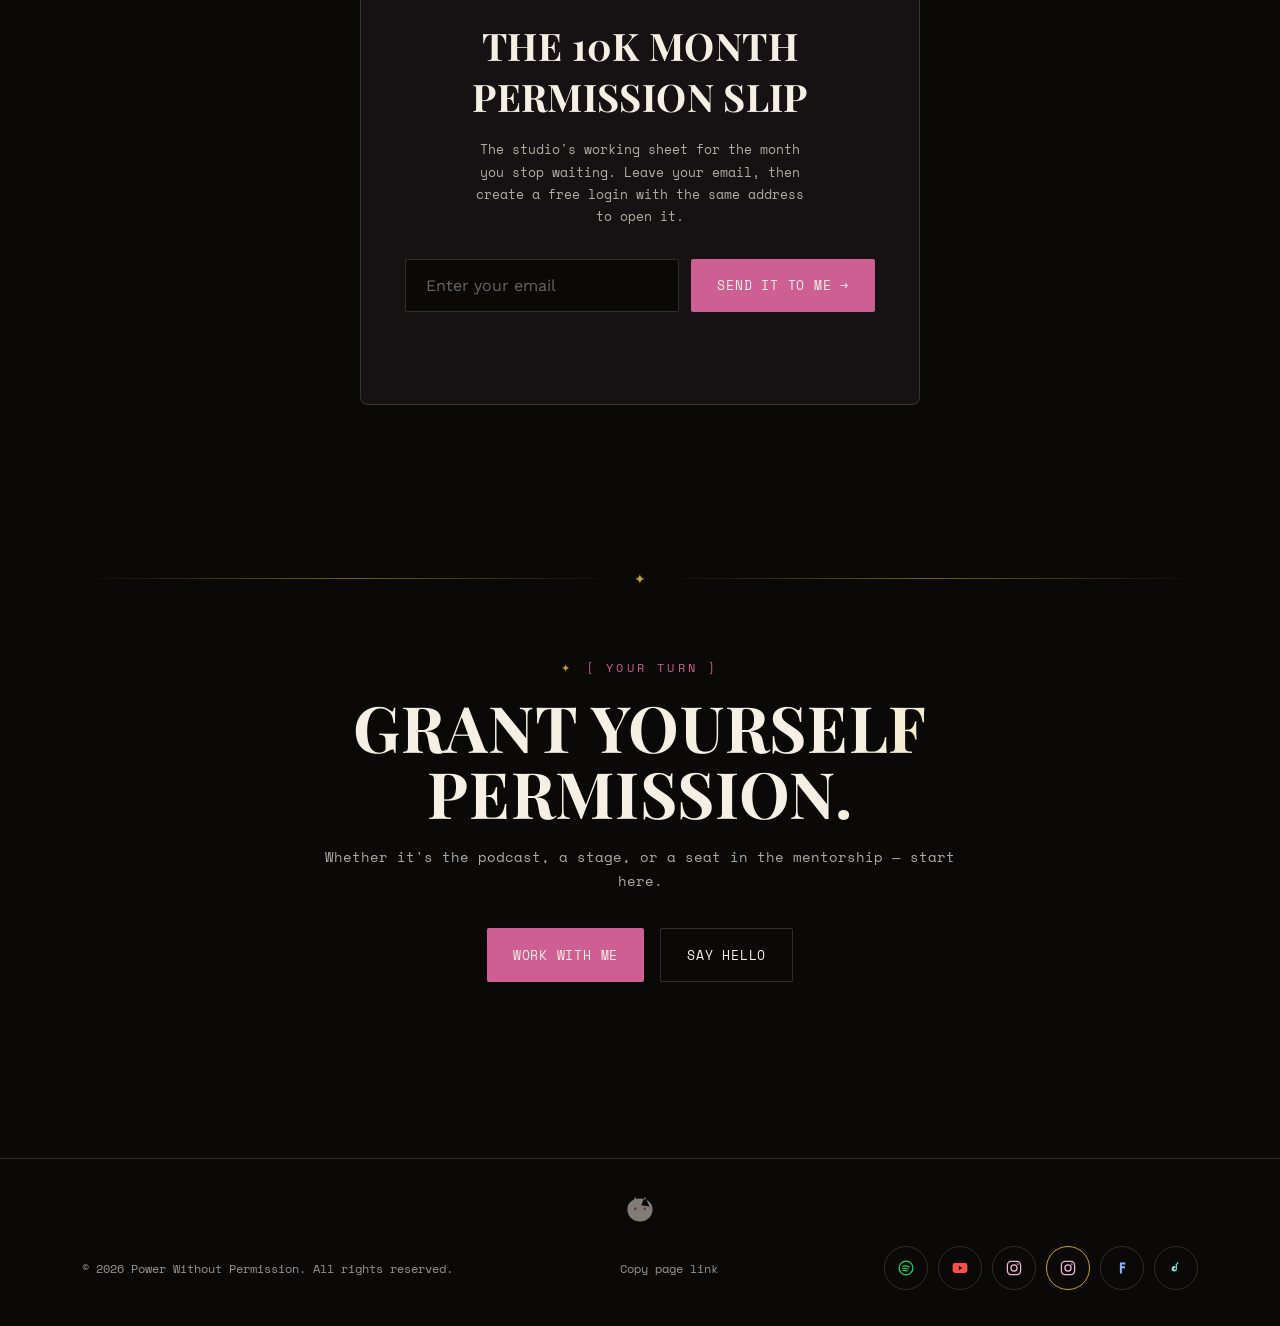
==== commit fda88749: "Add listen and follow marks, and recent Instagram posts. Spotify, YouTube, both Instagrams, Facebook" ====
--- a/index.html
+++ b/index.html
@@ -57,6 +57,10 @@
       box-sizing: border-box;
     }
 
+    [hidden] {
+      display: none !important;
+    }
+
     html {
       scroll-behavior: smooth;
     }
@@ -643,15 +647,190 @@
       letter-spacing: 0.05em;
       border: 1px solid var(--line);
       border-radius: 20px;
-      padding: 9px 18px;
+      padding: 9px 16px;
       text-decoration: none;
       color: var(--bone);
+      display: inline-flex;
+      align-items: center;
+      gap: 8px;
       transition: border-color .2s, background .2s;
     }
 
     .platform-pill:hover {
       border-color: var(--stamp-red);
       background: rgba(194, 31, 52, 0.1);
+    }
+
+    .platform-mark {
+      width: 16px;
+      height: 16px;
+      display: block;
+      flex-shrink: 0;
+    }
+
+    .platform-icon {
+      width: 44px;
+      height: 44px;
+      display: inline-flex;
+      align-items: center;
+      justify-content: center;
+      border: 1px solid var(--line);
+      border-radius: 50%;
+      color: var(--bone);
+      text-decoration: none;
+      transition: border-color .2s, transform .2s;
+    }
+
+    .platform-icon .platform-mark {
+      width: 18px;
+      height: 18px;
+    }
+
+    .platform-icon:hover {
+      border-color: var(--gold);
+      transform: translateY(-2px);
+    }
+
+    .platform-pill:focus-visible,
+    .platform-icon:focus-visible {
+      outline: 2px solid var(--gold);
+      outline-offset: 3px;
+    }
+
+    .platform-pill[data-social="spotify"] .platform-mark,
+    .platform-icon[data-social="spotify"] {
+      color: #1ed760;
+    }
+
+    .platform-pill[data-social="youtube"] .platform-mark,
+    .platform-icon[data-social="youtube"] {
+      color: #ff4e45;
+    }
+
+    .platform-pill[data-social="instagram"] .platform-mark,
+    .platform-pill[data-social="instagramPodcast"] .platform-mark,
+    .platform-icon[data-social="instagram"],
+    .platform-icon[data-social="instagramPodcast"] {
+      color: #f0b7d4;
+    }
+
+    .platform-icon[data-social="instagramPodcast"] {
+      border-color: var(--gold);
+    }
+
+    .platform-pill[data-social="facebook"] .platform-mark,
+    .platform-icon[data-social="facebook"] {
+      color: #8eb6ff;
+    }
+
+    .platform-pill[data-social="tiktok"] .platform-mark,
+    .platform-icon[data-social="tiktok"] {
+      color: #7ee7e7;
+    }
+
+    .platform-pill[data-social="apple"] .platform-mark,
+    .platform-icon[data-social="apple"] {
+      color: var(--bone);
+    }
+
+    .platform-pill[data-social="linkedin"] .platform-mark,
+    .platform-icon[data-social="linkedin"] {
+      color: #9ec0ee;
+    }
+
+    .hero-platforms {
+      display: flex;
+      flex-wrap: wrap;
+      align-items: center;
+      gap: 10px 12px;
+      margin-top: 22px;
+    }
+
+    .platform-kicker {
+      font-family: 'Space Mono', monospace;
+      font-size: 12px;
+      letter-spacing: 0.08em;
+      text-transform: uppercase;
+      opacity: .6;
+      margin-right: 4px;
+    }
+
+    .hero-platform-row,
+    .social-links {
+      display: flex;
+      flex-wrap: wrap;
+      gap: 10px;
+      list-style: none;
+      margin: 0;
+      padding: 0;
+      min-width: 0;
+    }
+
+    .hero-platform-row {
+      flex: 1 1 200px;
+    }
+
+    .listen-row .lbl-split {
+      margin-left: 12px;
+    }
+
+    .platform-sprite {
+      position: absolute;
+      width: 0;
+      height: 0;
+      overflow: hidden;
+    }
+
+    .ig-feed {
+      margin-top: 64px;
+    }
+
+    .ig-lead {
+      max-width: 42rem;
+      margin: 0 0 22px;
+      line-height: 1.6;
+    }
+
+    .ig-lead a {
+      color: var(--gold);
+    }
+
+    .ig-grid {
+      display: grid;
+      grid-template-columns: repeat(3, minmax(0, 1fr));
+      gap: 16px;
+    }
+
+    .ig-frame {
+      width: 100%;
+      min-width: 0;
+      height: 560px;
+      border: 1px solid var(--line);
+      border-radius: 16px;
+      background: #fff;
+    }
+
+    @media (max-width: 1100px) {
+      .ig-grid {
+        display: flex;
+        overflow-x: auto;
+        scroll-snap-type: x mandatory;
+        gap: 12px;
+        padding-bottom: 8px;
+        -webkit-overflow-scrolling: touch;
+      }
+
+      .ig-frame {
+        flex: 0 0 min(420px, 86%);
+        scroll-snap-align: start;
+        height: 520px;
+      }
+    }
+
+    @media (max-width: 640px) {
+      .listen-row .lbl-split {
+        margin-left: 0;
+      }
     }
 
     /* ---------- Guest Gallery ---------- */
@@ -1218,25 +1397,11 @@
       gap: 18px;
       font-family: 'Space Mono', monospace;
       font-size: 12px;
+    }
+
+    .footer-row>span,
+    .footer-row .copy-link {
       opacity: .6;
-    }
-
-    .social-links {
-      display: flex;
-      gap: 18px;
-      list-style: none;
-      margin: 0;
-      padding: 0;
-    }
-
-    .social-links a {
-      text-decoration: none;
-      opacity: .85;
-    }
-
-    .social-links a:hover {
-      color: var(--stamp-red);
-      opacity: 1;
     }
 
     ::selection {
@@ -2400,6 +2565,40 @@
 </head>
 
 <body>
+
+  <svg class="platform-sprite" aria-hidden="true" focusable="false">
+    <symbol id="mark-spotify" viewBox="0 0 24 24">
+      <circle cx="12" cy="12" r="9.2" fill="none" stroke="currentColor" stroke-width="1.7" />
+      <path d="M7.2 9.8c3.1-1 6.5-.7 9.3.9M7.6 12.7c2.5-.7 5.1-.5 7.4.7M8.1 15.4c1.9-.5 3.8-.3 5.5.5" fill="none"
+        stroke="currentColor" stroke-width="1.45" stroke-linecap="round" />
+    </symbol>
+    <symbol id="mark-youtube" viewBox="0 0 24 24">
+      <rect x="2.2" y="5.4" width="19.6" height="13.2" rx="3.2" fill="currentColor" />
+      <path d="M10.3 9.15v5.7l4.9-2.85z" fill="#0a0908" />
+    </symbol>
+    <symbol id="mark-instagram" viewBox="0 0 24 24">
+      <rect x="3.2" y="3.2" width="17.6" height="17.6" rx="5" fill="none" stroke="currentColor" stroke-width="1.7" />
+      <circle cx="12" cy="12" r="4.1" fill="none" stroke="currentColor" stroke-width="1.7" />
+      <circle cx="17.15" cy="6.85" r="1.05" fill="currentColor" />
+    </symbol>
+    <symbol id="mark-facebook" viewBox="0 0 24 24">
+      <path fill="currentColor" d="M9.2 4.8h7.2v2.4h-4.6v2.6h4.2v2.4h-4.2V19.2H9.2V4.8z" />
+    </symbol>
+    <symbol id="mark-tiktok" viewBox="0 0 24 24">
+      <path fill="currentColor"
+        d="M13.2 3.8v9.2a3.5 3.5 0 1 1-2.3-3.3v2.35a1.25 1.25 0 1 0 .7 1.12V6.05c1.15.72 2.15 1.05 3.4 1.05V4.85c-.75 0-1.4-.25-1.8-.7V3.8z" />
+    </symbol>
+    <symbol id="mark-apple" viewBox="0 0 24 24">
+      <circle cx="12" cy="12" r="2" fill="currentColor" />
+      <path d="M8.5 8.6a4.9 4.9 0 0 1 7 0M6.4 6.5a8 8 0 0 1 11.2 0M8.5 15.4a4.9 4.9 0 0 0 7 0M6.4 17.5a8 8 0 0 0 11.2 0"
+        fill="none" stroke="currentColor" stroke-width="1.5" stroke-linecap="round" />
+    </symbol>
+    <symbol id="mark-linkedin" viewBox="0 0 24 24">
+      <rect x="3.3" y="3.3" width="17.4" height="17.4" rx="2.2" fill="none" stroke="currentColor" stroke-width="1.6" />
+      <path fill="currentColor"
+        d="M8 10.3H6.3V17H8v-6.7zM7.15 6.7a1.05 1.05 0 1 0 0 2.1 1.05 1.05 0 0 0 0-2.1zM17.7 17v-3.55c0-1.9-1-2.75-2.3-2.75-1.05 0-1.65.58-1.95.95v-1.35H11.7V17h1.75v-3.6c0-.22.02-.45.1-.6.18-.42.58-.86 1.25-.86.88 0 1.23.67 1.23 1.65V17H17.7z" />
+    </symbol>
+  </svg>
 
   <a class="skip" href="#top">Skip to content</a>
   <div class="scroll-progress" aria-hidden="true"><span id="scrollProgress"></span></div>
@@ -2472,6 +2671,50 @@
           <div class="btn-row">
             <a href="#work-with-me" class="btn btn-solid">Work With Me →</a>
             <a href="#podcast" class="btn btn-ghost">Listen to the Podcast</a>
+          </div>
+          <div class="hero-platforms">
+            <span class="platform-kicker">Listen &amp; follow</span>
+            <div class="hero-platform-row">
+              <a class="platform-icon" data-social="spotify" href="https://open.spotify.com/show/6zEBd39ZLkv2Br01n4gZGZ"
+                target="_blank" rel="noopener" aria-label="Spotify"><svg class="platform-mark" viewBox="0 0 24 24"
+                  aria-hidden="true">
+                  <use href="#mark-spotify" />
+                </svg></a>
+              <a class="platform-icon" data-social="youtube" href="https://www.youtube.com/@PowerWithoutPermission"
+                target="_blank" rel="noopener" aria-label="YouTube"><svg class="platform-mark" viewBox="0 0 24 24"
+                  aria-hidden="true">
+                  <use href="#mark-youtube" />
+                </svg></a>
+              <a class="platform-icon" data-social="apple" href="" target="_blank" rel="noopener"
+                aria-label="Apple Podcasts" hidden><svg class="platform-mark" viewBox="0 0 24 24" aria-hidden="true">
+                  <use href="#mark-apple" />
+                </svg></a>
+              <a class="platform-icon" data-social="instagram" href="https://www.instagram.com/siobhanfredaodonnell/"
+                target="_blank" rel="noopener" aria-label="Instagram"><svg class="platform-mark" viewBox="0 0 24 24"
+                  aria-hidden="true">
+                  <use href="#mark-instagram" />
+                </svg></a>
+              <a class="platform-icon" data-social="instagramPodcast"
+                href="https://www.instagram.com/siobhanspodcast_pwp/" target="_blank" rel="noopener"
+                aria-label="Podcast on Instagram" title="The podcast on Instagram"><svg class="platform-mark"
+                  viewBox="0 0 24 24" aria-hidden="true">
+                  <use href="#mark-instagram" />
+                </svg></a>
+              <a class="platform-icon" data-social="facebook" href="https://www.facebook.com/siobhan.odonnell3/"
+                target="_blank" rel="noopener" aria-label="Facebook"><svg class="platform-mark" viewBox="0 0 24 24"
+                  aria-hidden="true">
+                  <use href="#mark-facebook" />
+                </svg></a>
+              <a class="platform-icon" data-social="tiktok" href="https://www.tiktok.com/@siobhanfredaodonn"
+                target="_blank" rel="noopener" aria-label="TikTok"><svg class="platform-mark" viewBox="0 0 24 24"
+                  aria-hidden="true">
+                  <use href="#mark-tiktok" />
+                </svg></a>
+              <a class="platform-icon" data-social="linkedin" href="" target="_blank" rel="noopener"
+                aria-label="LinkedIn" hidden><svg class="platform-mark" viewBox="0 0 24 24" aria-hidden="true">
+                  <use href="#mark-linkedin" />
+                </svg></a>
+            </div>
           </div>
         </div>
         <div class="hero-photo">
@@ -2598,12 +2841,54 @@
               rel="noopener">More on Siobhan's YouTube channel</a></p>
         </div>
         <div class="listen-row" id="listenRow">
-          <span class="lbl">Listen on:</span>
-          <a href="https://www.youtube.com/playlist?list=PLW4UfEVvEMTAxhL7HoX3i7swJek4o3p6j" class="platform-pill"
-            data-social="youtube" target="_blank" rel="noopener">YouTube</a>
+          <span class="lbl">Listen</span>
+          <a href="https://open.spotify.com/show/6zEBd39ZLkv2Br01n4gZGZ" class="platform-pill" data-social="spotify"
+            target="_blank" rel="noopener"><svg class="platform-mark" viewBox="0 0 24 24" aria-hidden="true">
+              <use href="#mark-spotify" />
+            </svg>Spotify</a>
+          <a href="https://www.youtube.com/@PowerWithoutPermission" class="platform-pill" data-social="youtube"
+            target="_blank" rel="noopener"><svg class="platform-mark" viewBox="0 0 24 24" aria-hidden="true">
+              <use href="#mark-youtube" />
+            </svg>YouTube</a>
+          <a href="" class="platform-pill" data-social="apple" target="_blank" rel="noopener" hidden><svg
+              class="platform-mark" viewBox="0 0 24 24" aria-hidden="true">
+              <use href="#mark-apple" />
+            </svg>Apple Podcasts</a>
+          <span class="lbl lbl-split">Follow</span>
           <a href="https://www.instagram.com/siobhanfredaodonnell/" class="platform-pill" data-social="instagram"
-            target="_blank" rel="noopener">Instagram</a>
-          <a href="" class="platform-pill" data-social="spotify" target="_blank" rel="noopener" hidden>Spotify</a>
+            target="_blank" rel="noopener"><svg class="platform-mark" viewBox="0 0 24 24" aria-hidden="true">
+              <use href="#mark-instagram" />
+            </svg>Instagram</a>
+          <a href="https://www.instagram.com/siobhanspodcast_pwp/" class="platform-pill" data-social="instagramPodcast"
+            target="_blank" rel="noopener"><svg class="platform-mark" viewBox="0 0 24 24" aria-hidden="true">
+              <use href="#mark-instagram" />
+            </svg>Show Instagram</a>
+          <a href="https://www.facebook.com/siobhan.odonnell3/" class="platform-pill" data-social="facebook"
+            target="_blank" rel="noopener"><svg class="platform-mark" viewBox="0 0 24 24" aria-hidden="true">
+              <use href="#mark-facebook" />
+            </svg>Facebook</a>
+          <a href="https://www.tiktok.com/@siobhanfredaodonn" class="platform-pill" data-social="tiktok" target="_blank"
+            rel="noopener"><svg class="platform-mark" viewBox="0 0 24 24" aria-hidden="true">
+              <use href="#mark-tiktok" />
+            </svg>TikTok</a>
+          <a href="" class="platform-pill" data-social="linkedin" target="_blank" rel="noopener" hidden><svg
+              class="platform-mark" viewBox="0 0 24 24" aria-hidden="true">
+              <use href="#mark-linkedin" />
+            </svg>LinkedIn</a>
+        </div>
+
+        <div class="ig-feed">
+          <div class="stamp-label" style="color:var(--stamp-red); margin-bottom:18px;">From her Instagram</div>
+          <p class="ig-lead">Recent posts from her page. <a href="https://www.instagram.com/siobhanfredaodonnell/"
+              target="_blank" rel="noopener">Follow @siobhanfredaodonnell</a> for what goes up next.</p>
+          <div class="ig-grid">
+            <iframe class="ig-frame" title="Recent Instagram post from Siobhan O'Donnell"
+              src="https://www.instagram.com/p/Dcfx5PSG-Zr/embed/captioned" loading="lazy"></iframe>
+            <iframe class="ig-frame" title="Instagram post from Siobhan O'Donnell with Lewis Huckstep"
+              src="https://www.instagram.com/p/DaMZbgss-ol/embed/captioned" loading="lazy"></iframe>
+            <iframe class="ig-frame" title="Instagram post from Siobhan O'Donnell with the panther artwork"
+              src="https://www.instagram.com/p/DaKIXWPR1bi/embed/captioned" loading="lazy"></iframe>
+          </div>
         </div>
 
         <div class="guest-gallery">
@@ -3022,13 +3307,44 @@
       <span>© 2026 Power Without Permission. All rights reserved.</span>
       <button type="button" class="copy-link" id="copyLink">Copy page link</button>
       <ul class="social-links" id="socialLinks">
-        <li><a href="https://www.instagram.com/siobhanfredaodonnell/" data-social="instagram" target="_blank"
-            rel="noopener">Instagram</a></li>
-        <li><a href="https://www.youtube.com/playlist?list=PLW4UfEVvEMTAxhL7HoX3i7swJek4o3p6j" data-social="youtube"
-            target="_blank" rel="noopener">YouTube</a></li>
-        <li><a href="" data-social="spotify" target="_blank" rel="noopener" hidden>Spotify</a></li>
-        <li><a href="" data-social="tiktok" target="_blank" rel="noopener" hidden>TikTok</a></li>
-        <li><a href="" data-social="linkedin" target="_blank" rel="noopener" hidden>LinkedIn</a></li>
+        <li><a class="platform-icon" href="https://open.spotify.com/show/6zEBd39ZLkv2Br01n4gZGZ" data-social="spotify"
+            target="_blank" rel="noopener" aria-label="Spotify"><svg class="platform-mark" viewBox="0 0 24 24"
+              aria-hidden="true">
+              <use href="#mark-spotify" />
+            </svg></a></li>
+        <li><a class="platform-icon" href="https://www.youtube.com/@PowerWithoutPermission" data-social="youtube"
+            target="_blank" rel="noopener" aria-label="YouTube"><svg class="platform-mark" viewBox="0 0 24 24"
+              aria-hidden="true">
+              <use href="#mark-youtube" />
+            </svg></a></li>
+        <li hidden><a class="platform-icon" href="" data-social="apple" target="_blank" rel="noopener"
+            aria-label="Apple Podcasts" hidden><svg class="platform-mark" viewBox="0 0 24 24" aria-hidden="true">
+              <use href="#mark-apple" />
+            </svg></a></li>
+        <li><a class="platform-icon" href="https://www.instagram.com/siobhanfredaodonnell/" data-social="instagram"
+            target="_blank" rel="noopener" aria-label="Instagram"><svg class="platform-mark" viewBox="0 0 24 24"
+              aria-hidden="true">
+              <use href="#mark-instagram" />
+            </svg></a></li>
+        <li><a class="platform-icon" href="https://www.instagram.com/siobhanspodcast_pwp/"
+            data-social="instagramPodcast" target="_blank" rel="noopener" aria-label="Podcast on Instagram"
+            title="The podcast on Instagram"><svg class="platform-mark" viewBox="0 0 24 24" aria-hidden="true">
+              <use href="#mark-instagram" />
+            </svg></a></li>
+        <li><a class="platform-icon" href="https://www.facebook.com/siobhan.odonnell3/" data-social="facebook"
+            target="_blank" rel="noopener" aria-label="Facebook"><svg class="platform-mark" viewBox="0 0 24 24"
+              aria-hidden="true">
+              <use href="#mark-facebook" />
+            </svg></a></li>
+        <li><a class="platform-icon" href="https://www.tiktok.com/@siobhanfredaodonn" data-social="tiktok"
+            target="_blank" rel="noopener" aria-label="TikTok"><svg class="platform-mark" viewBox="0 0 24 24"
+              aria-hidden="true">
+              <use href="#mark-tiktok" />
+            </svg></a></li>
+        <li hidden><a class="platform-icon" href="" data-social="linkedin" target="_blank" rel="noopener"
+            aria-label="LinkedIn" hidden><svg class="platform-mark" viewBox="0 0 24 24" aria-hidden="true">
+              <use href="#mark-linkedin" />
+            </svg></a></li>
       </ul>
     </div>
   </footer>
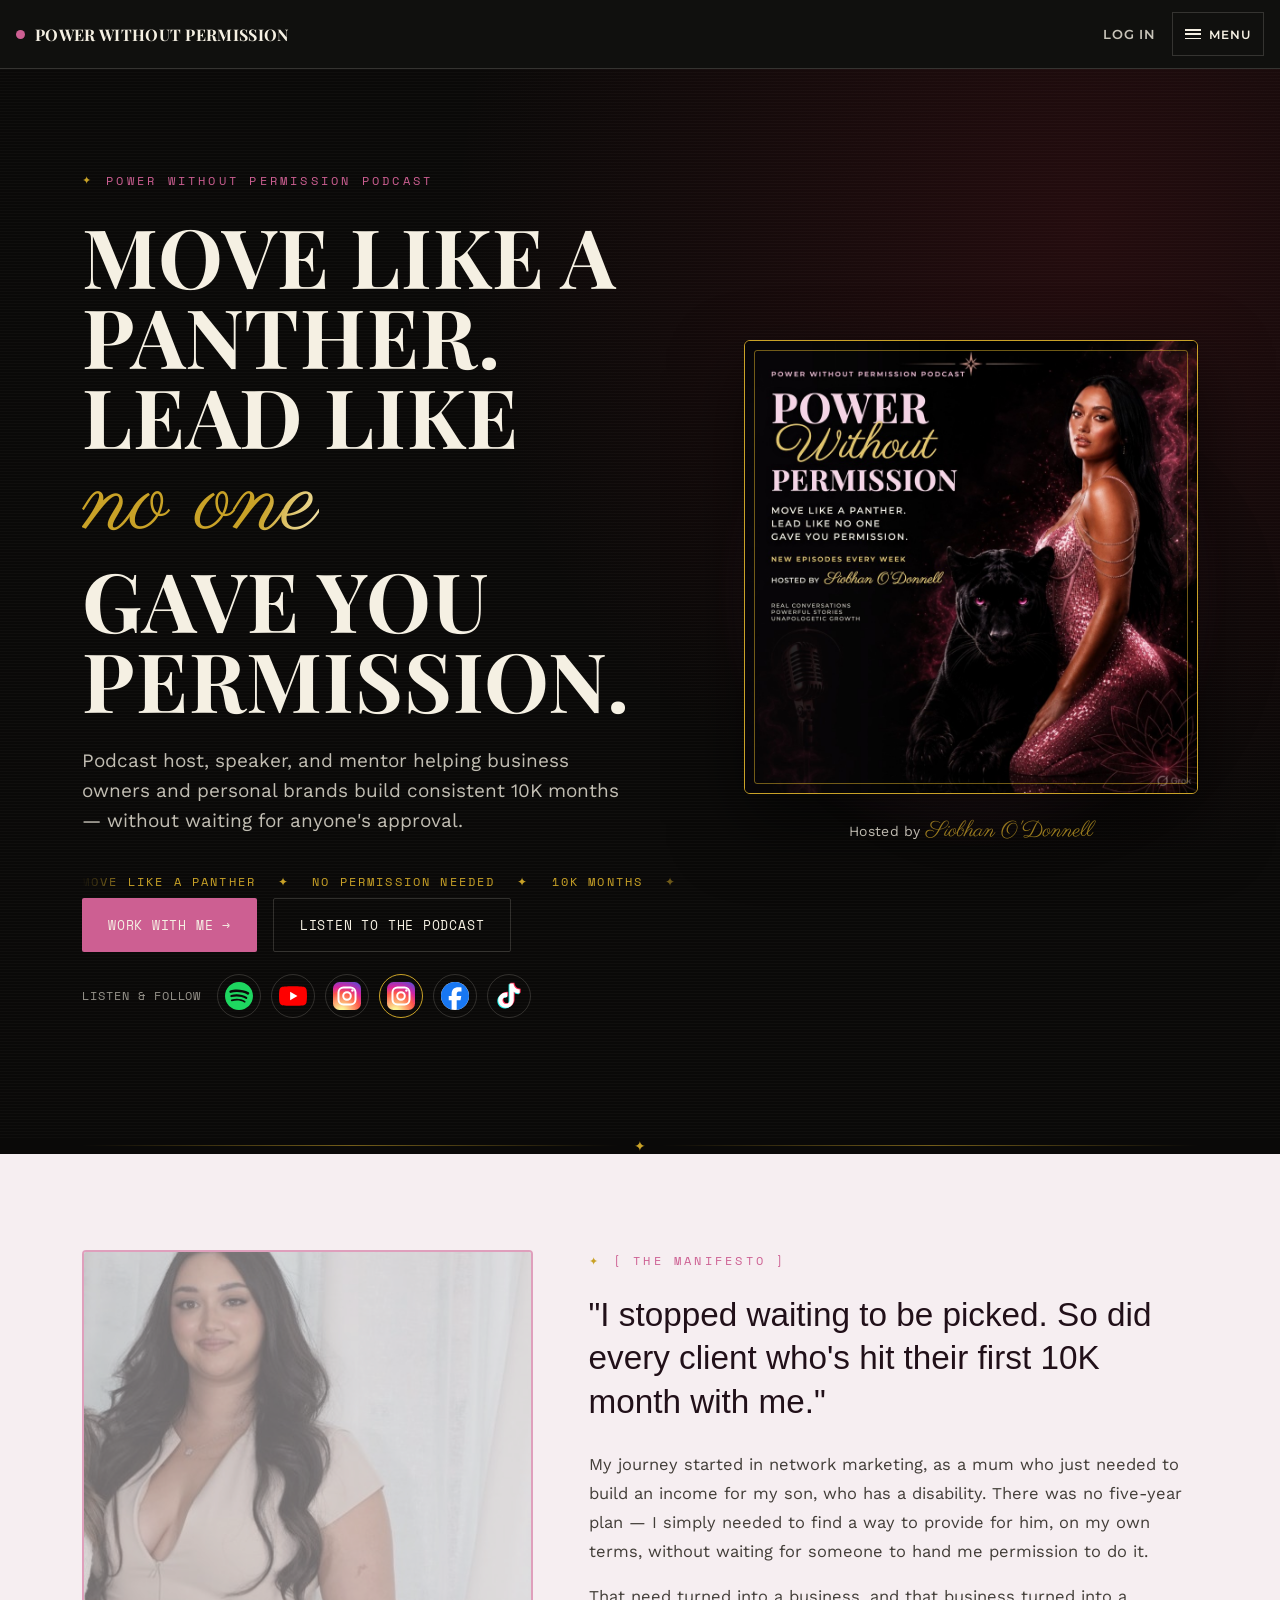
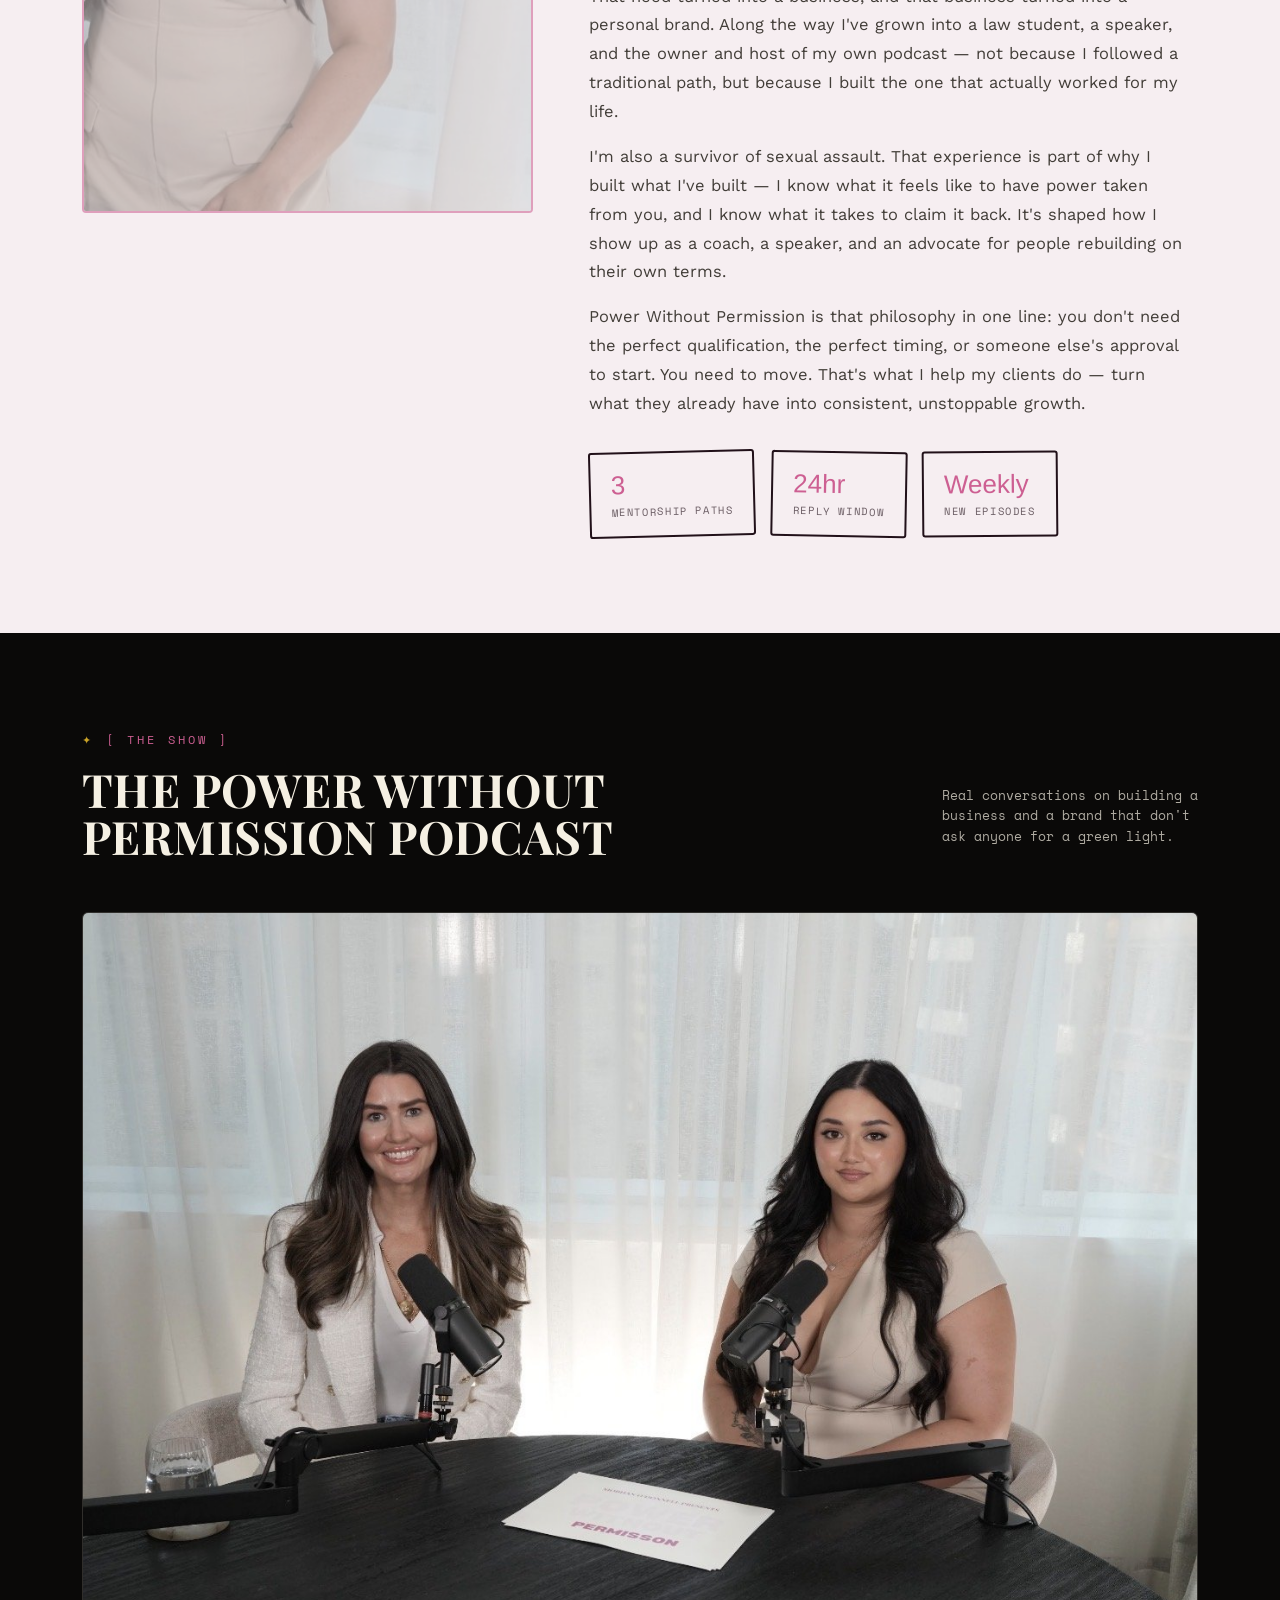
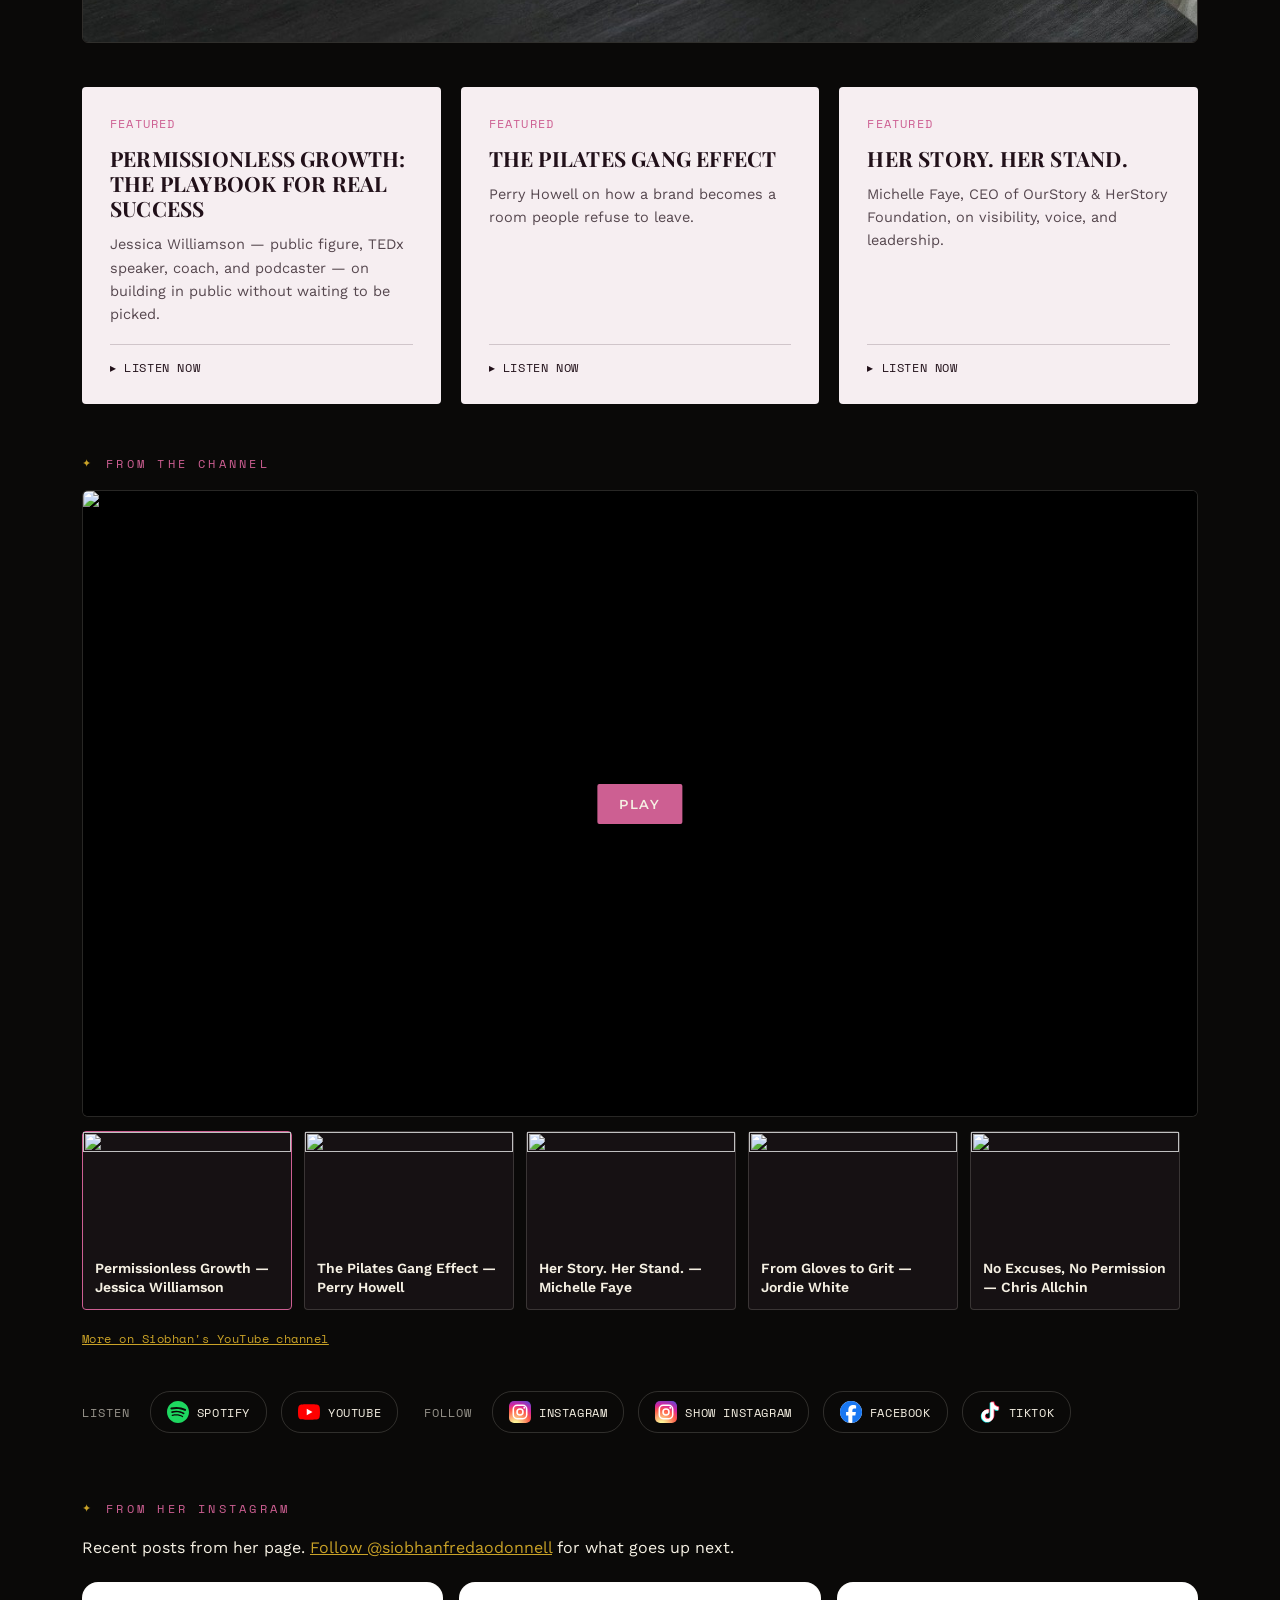
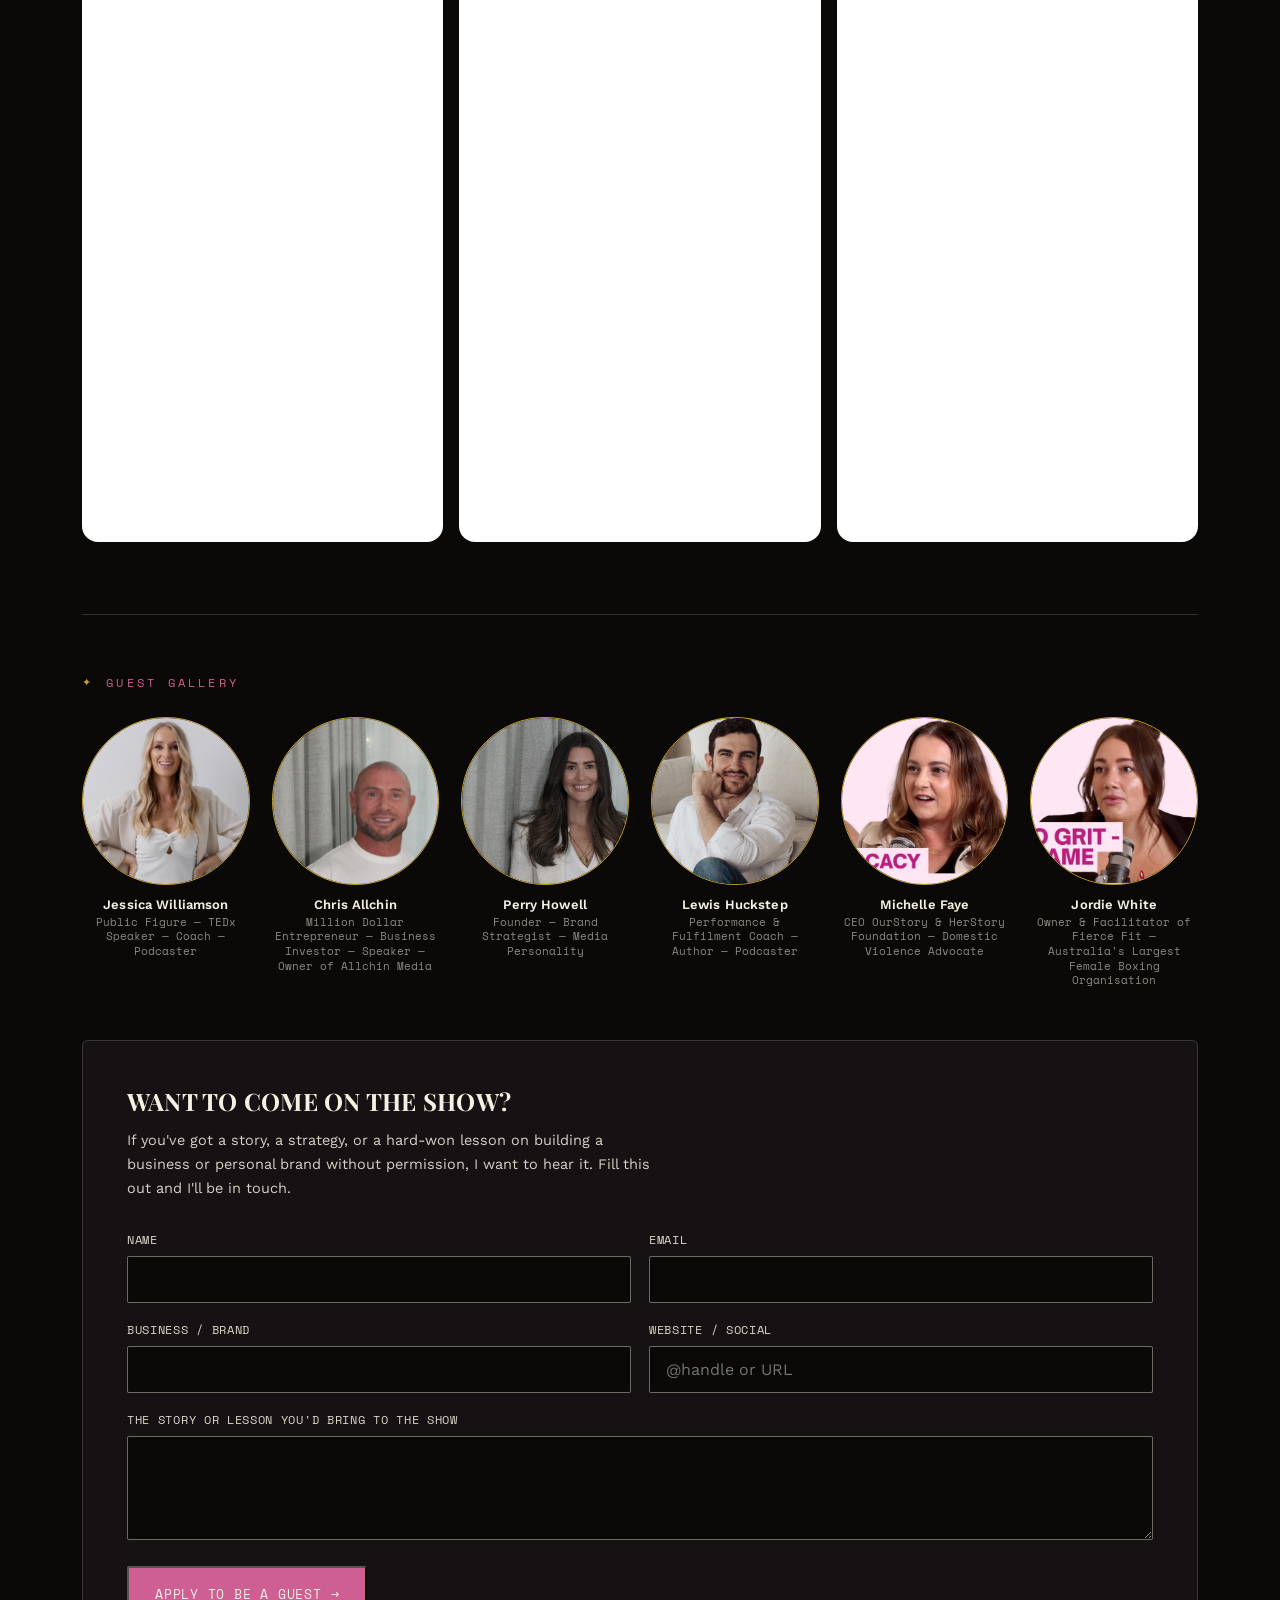
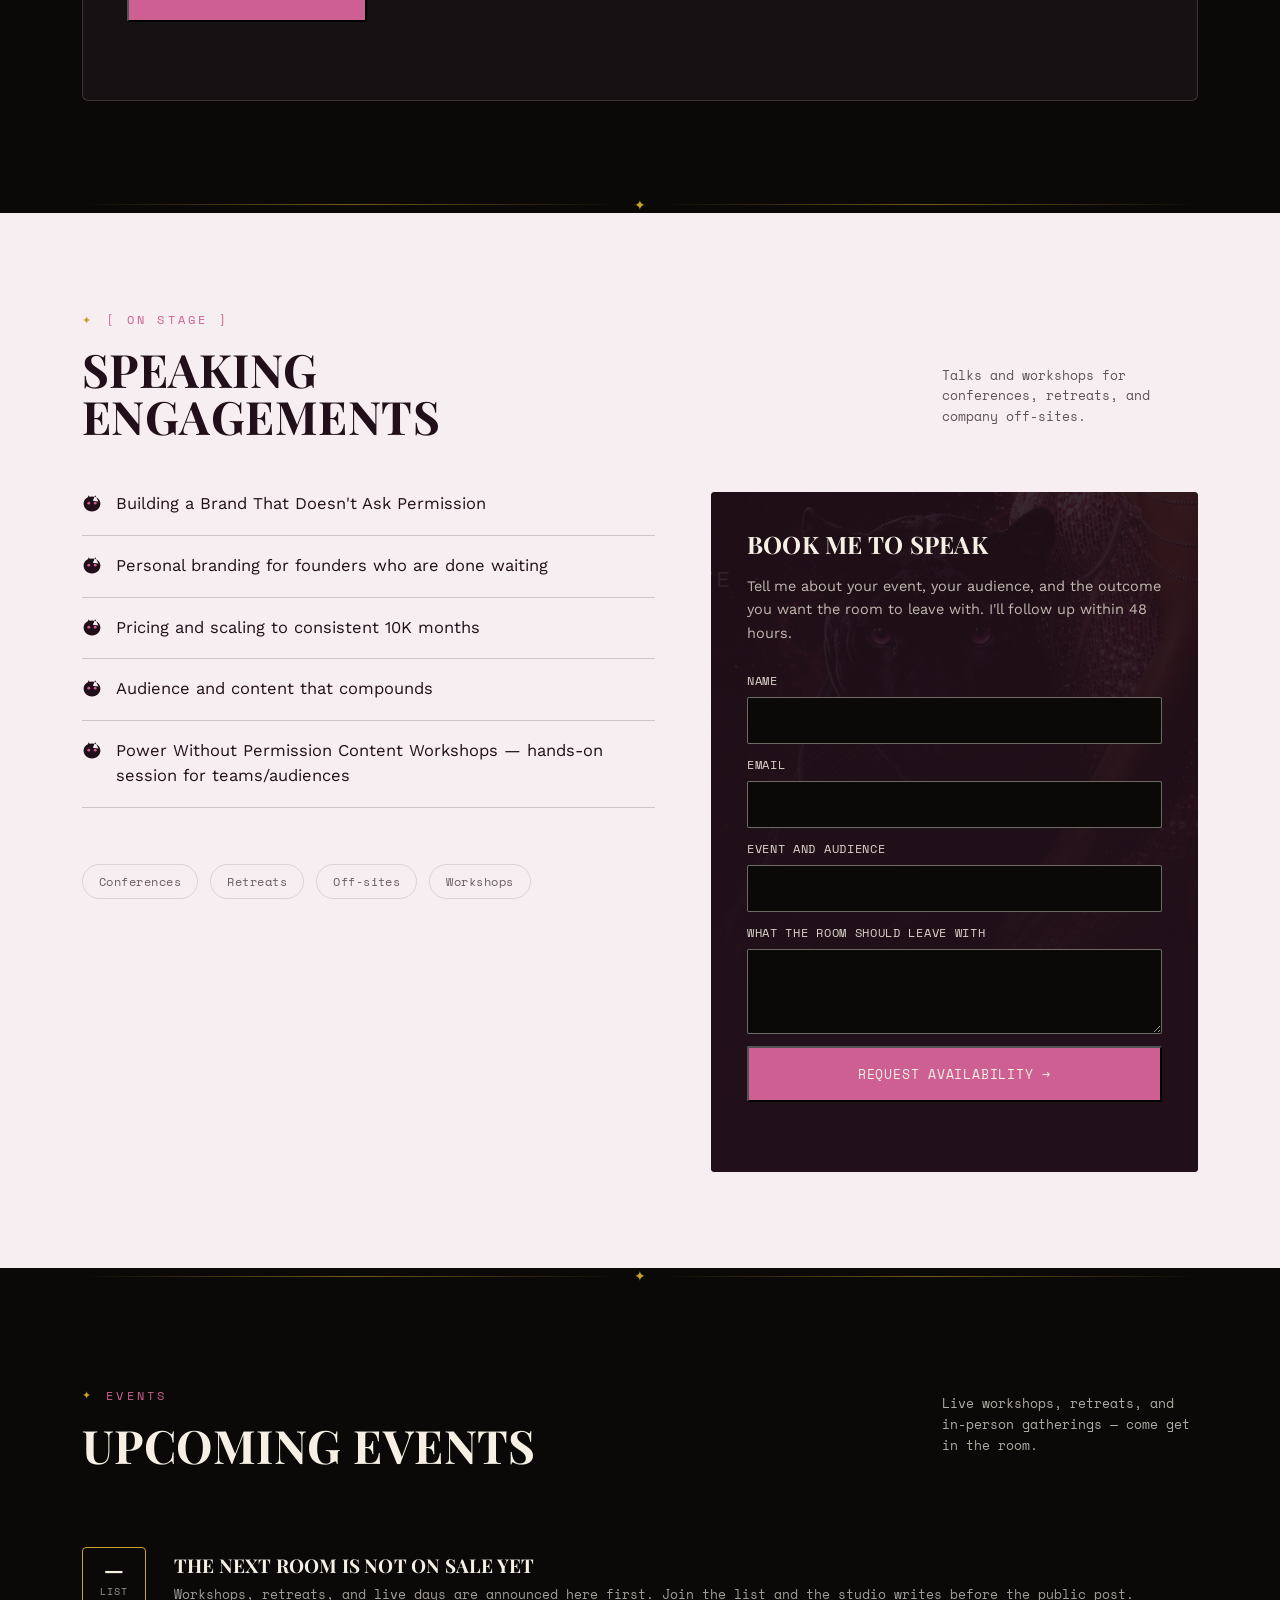
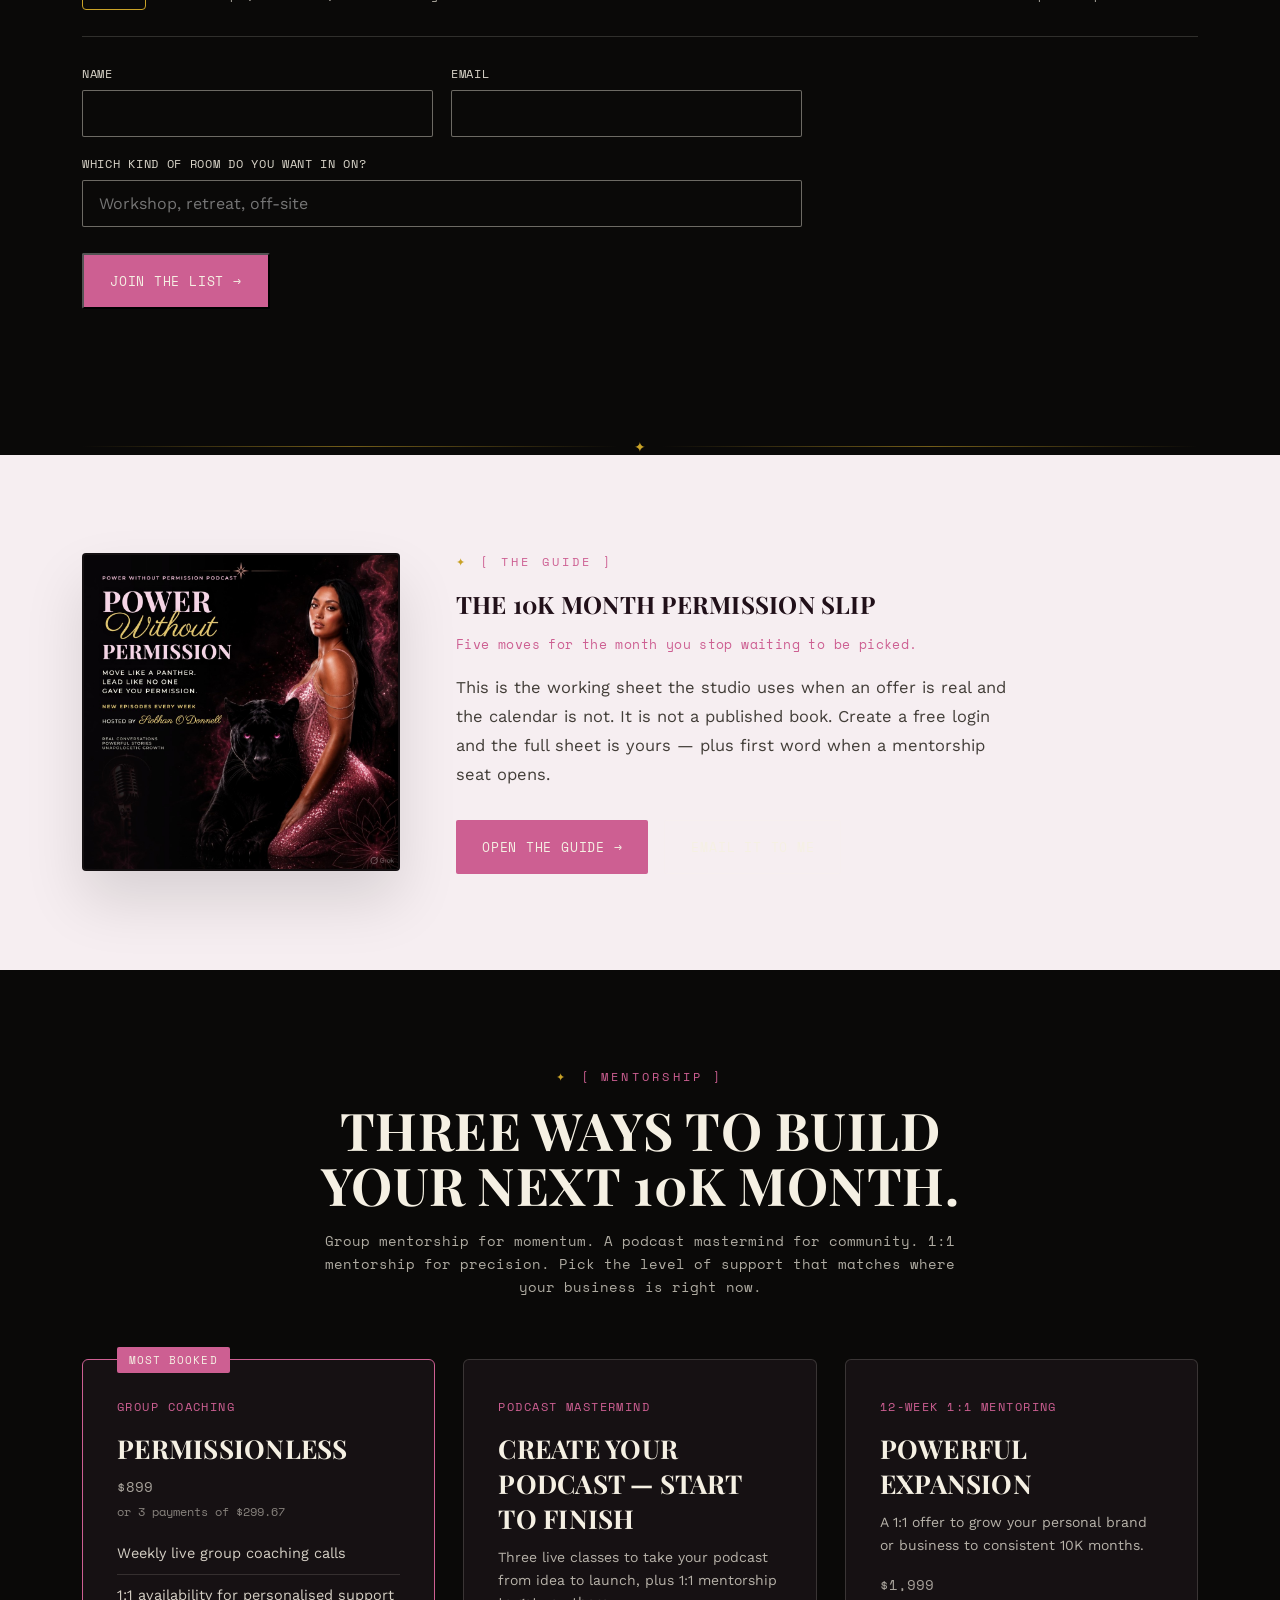
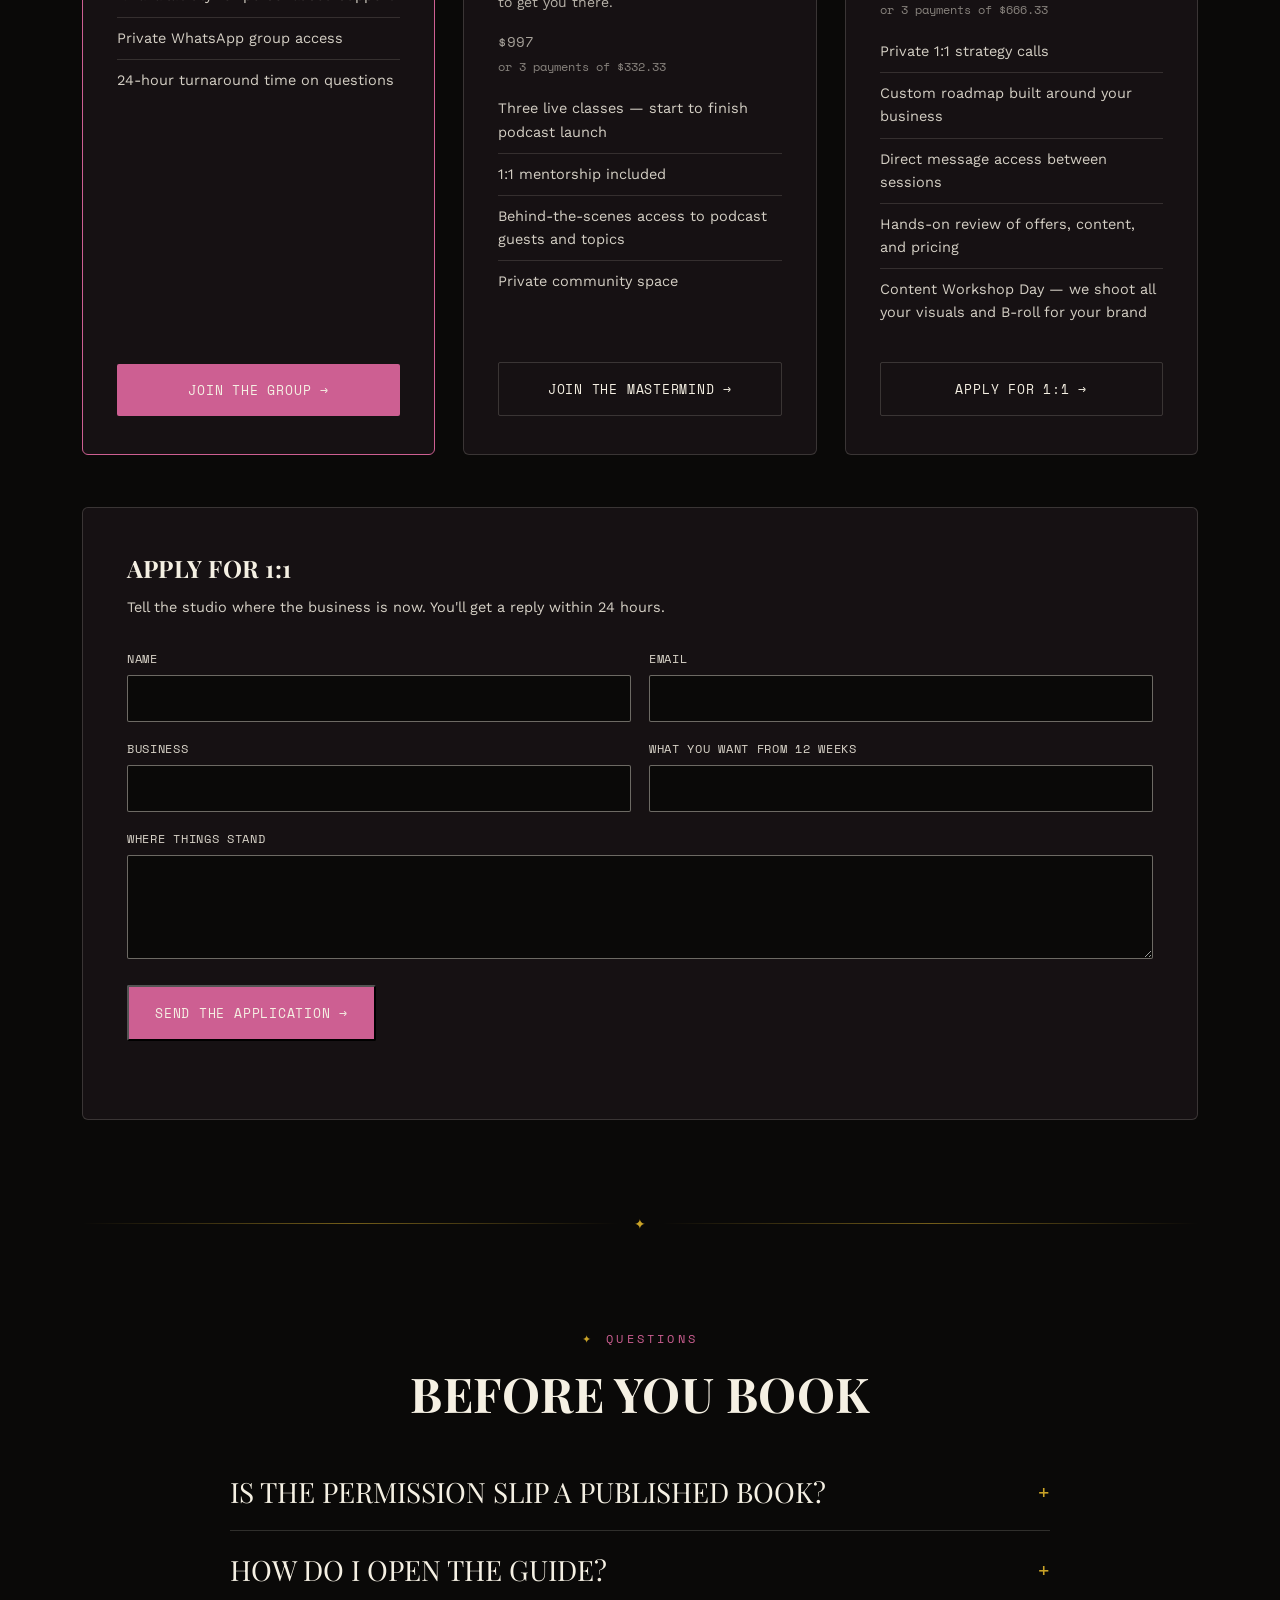
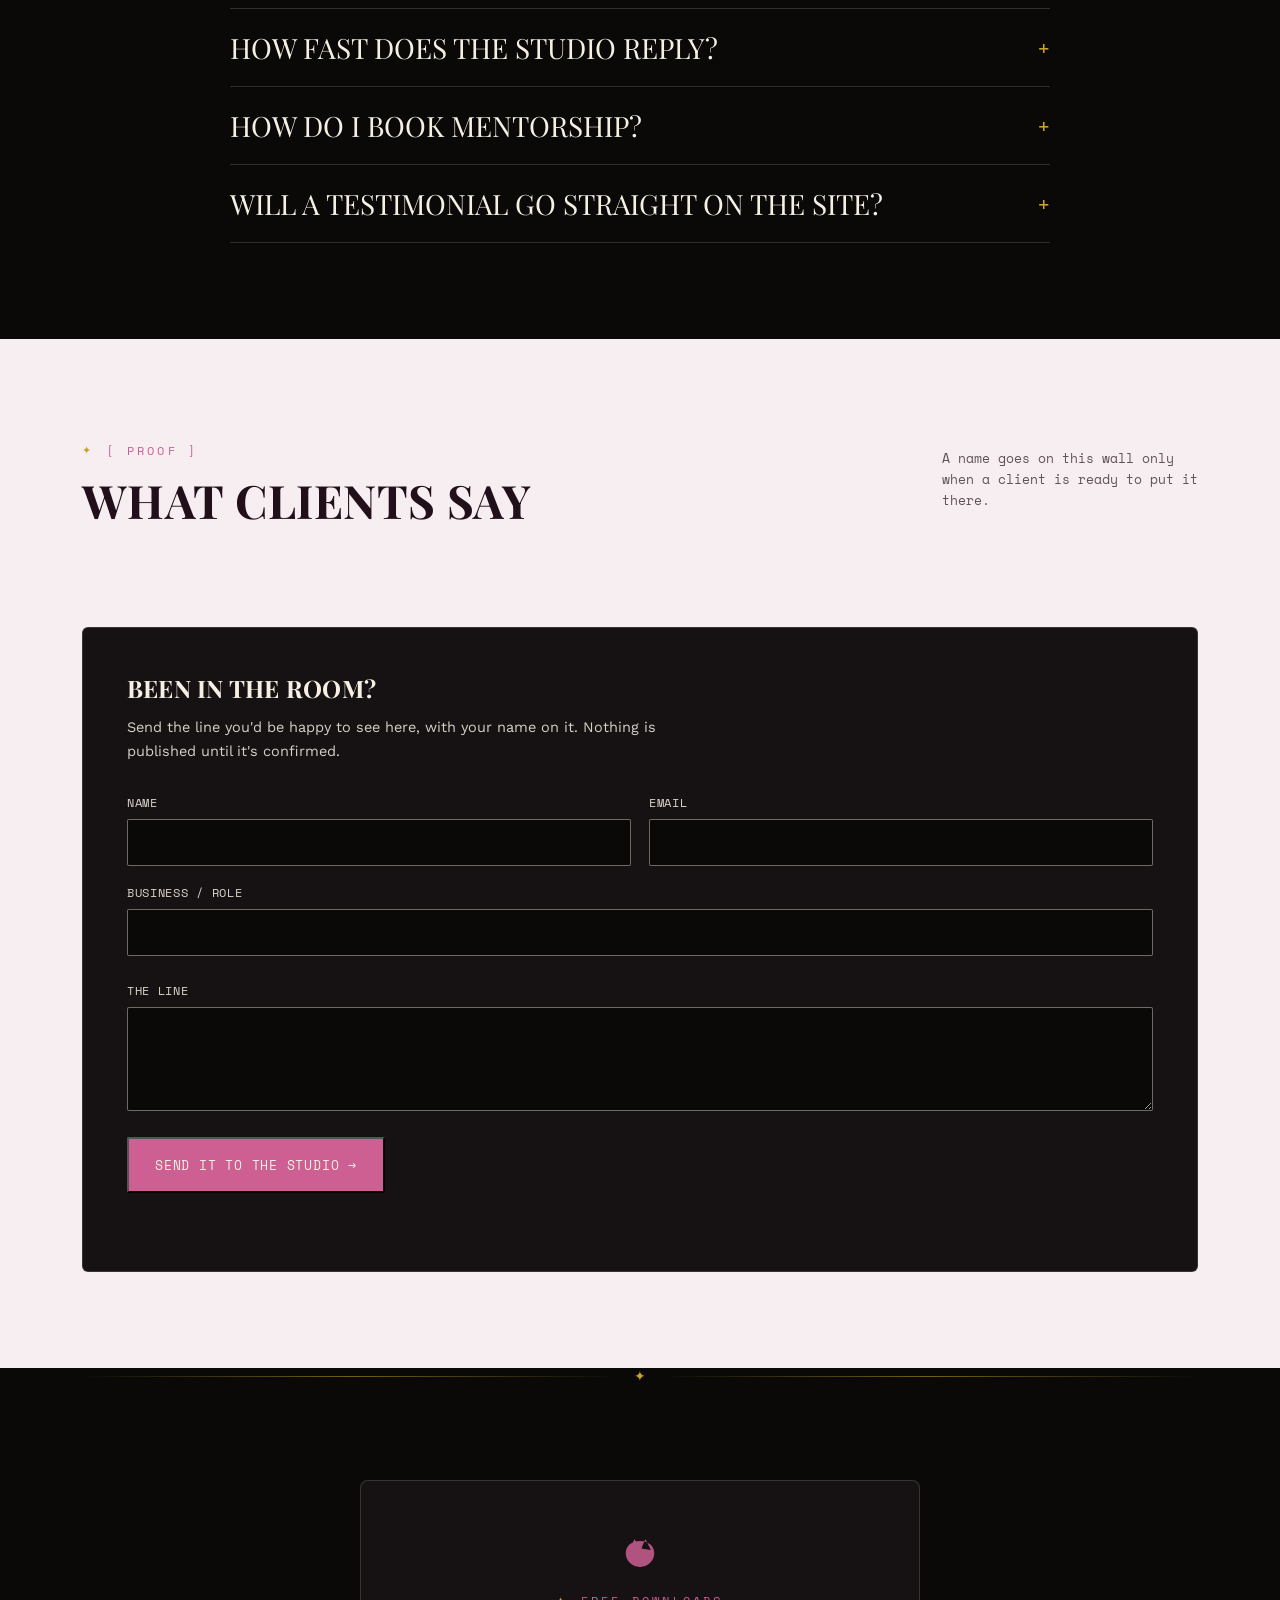
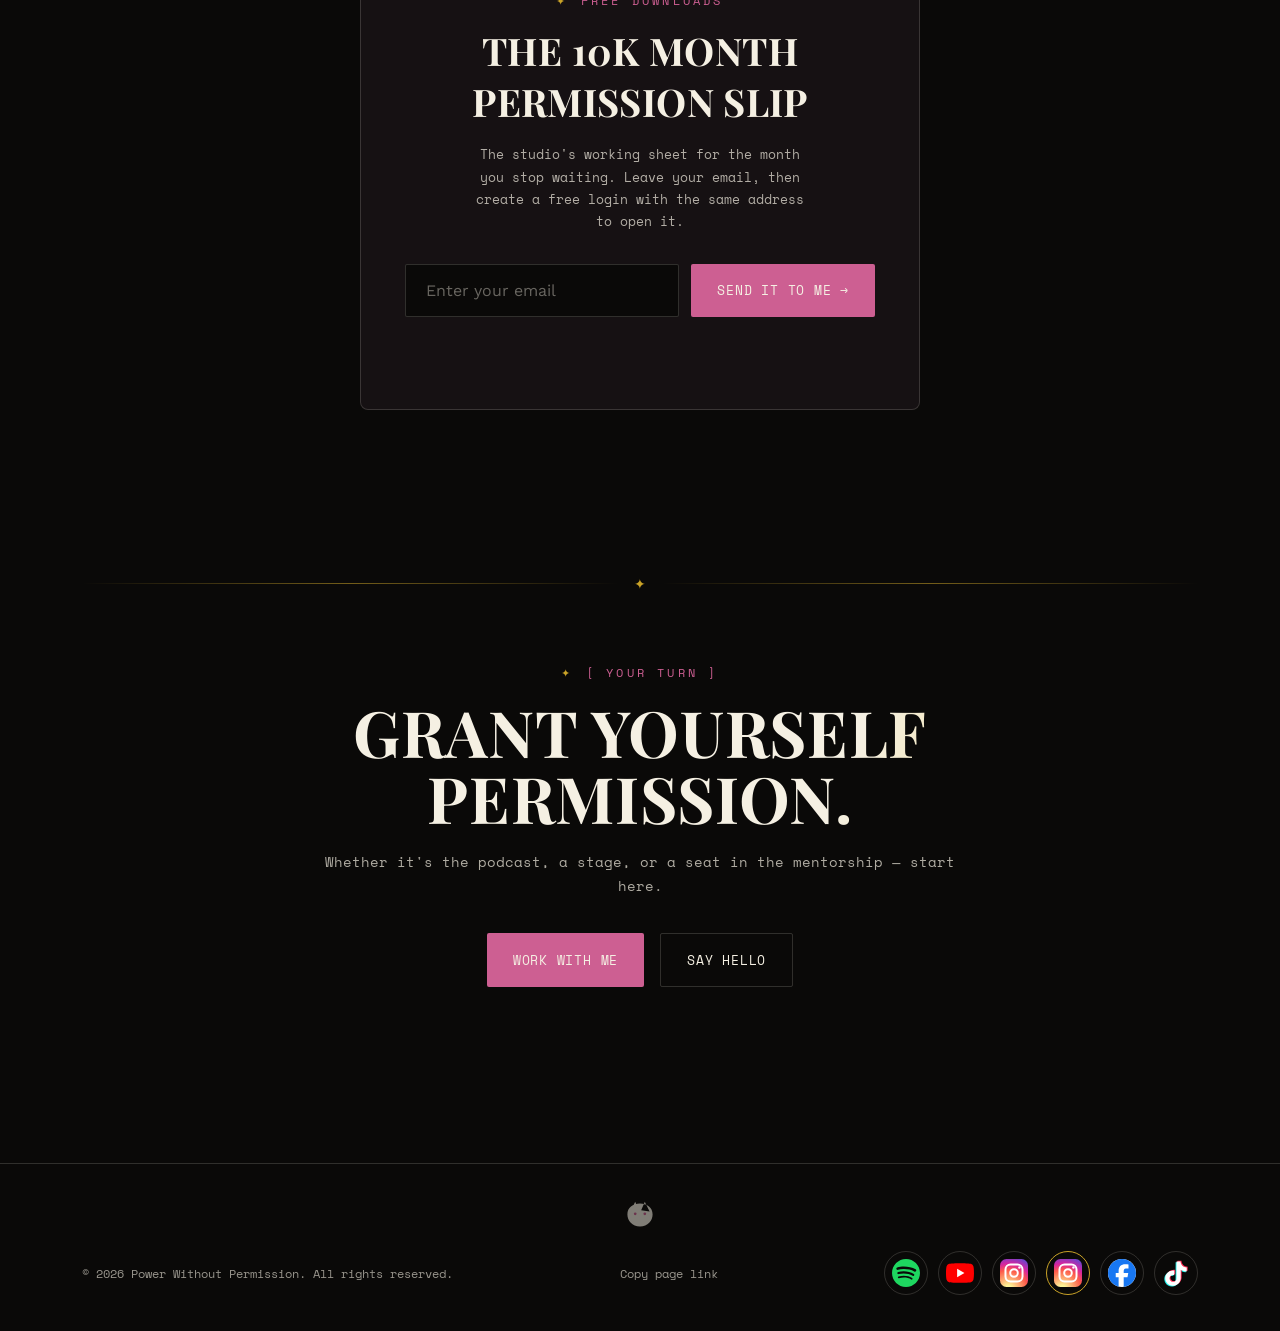
==== commit e54988ab: "Use the real Spotify, YouTube, Instagram, Facebook, and TikTok logos. The listen and follow buttons " ====
--- a/index.html
+++ b/index.html
@@ -662,10 +662,11 @@
     }
 
     .platform-mark {
-      width: 16px;
-      height: 16px;
+      width: 22px;
+      height: 22px;
       display: block;
       flex-shrink: 0;
+      object-fit: contain;
     }
 
     .platform-icon {
@@ -682,8 +683,8 @@
     }
 
     .platform-icon .platform-mark {
-      width: 18px;
-      height: 18px;
+      width: 28px;
+      height: 28px;
     }
 
     .platform-icon:hover {
@@ -697,45 +698,8 @@
       outline-offset: 3px;
     }
 
-    .platform-pill[data-social="spotify"] .platform-mark,
-    .platform-icon[data-social="spotify"] {
-      color: #1ed760;
-    }
-
-    .platform-pill[data-social="youtube"] .platform-mark,
-    .platform-icon[data-social="youtube"] {
-      color: #ff4e45;
-    }
-
-    .platform-pill[data-social="instagram"] .platform-mark,
-    .platform-pill[data-social="instagramPodcast"] .platform-mark,
-    .platform-icon[data-social="instagram"],
-    .platform-icon[data-social="instagramPodcast"] {
-      color: #f0b7d4;
-    }
-
     .platform-icon[data-social="instagramPodcast"] {
       border-color: var(--gold);
-    }
-
-    .platform-pill[data-social="facebook"] .platform-mark,
-    .platform-icon[data-social="facebook"] {
-      color: #8eb6ff;
-    }
-
-    .platform-pill[data-social="tiktok"] .platform-mark,
-    .platform-icon[data-social="tiktok"] {
-      color: #7ee7e7;
-    }
-
-    .platform-pill[data-social="apple"] .platform-mark,
-    .platform-icon[data-social="apple"] {
-      color: var(--bone);
-    }
-
-    .platform-pill[data-social="linkedin"] .platform-mark,
-    .platform-icon[data-social="linkedin"] {
-      color: #9ec0ee;
     }
 
     .hero-platforms {
@@ -772,13 +736,6 @@
 
     .listen-row .lbl-split {
       margin-left: 12px;
-    }
-
-    .platform-sprite {
-      position: absolute;
-      width: 0;
-      height: 0;
-      overflow: hidden;
     }
 
     .ig-feed {
@@ -2565,40 +2522,6 @@
 </head>
 
 <body>
-
-  <svg class="platform-sprite" aria-hidden="true" focusable="false">
-    <symbol id="mark-spotify" viewBox="0 0 24 24">
-      <circle cx="12" cy="12" r="9.2" fill="none" stroke="currentColor" stroke-width="1.7" />
-      <path d="M7.2 9.8c3.1-1 6.5-.7 9.3.9M7.6 12.7c2.5-.7 5.1-.5 7.4.7M8.1 15.4c1.9-.5 3.8-.3 5.5.5" fill="none"
-        stroke="currentColor" stroke-width="1.45" stroke-linecap="round" />
-    </symbol>
-    <symbol id="mark-youtube" viewBox="0 0 24 24">
-      <rect x="2.2" y="5.4" width="19.6" height="13.2" rx="3.2" fill="currentColor" />
-      <path d="M10.3 9.15v5.7l4.9-2.85z" fill="#0a0908" />
-    </symbol>
-    <symbol id="mark-instagram" viewBox="0 0 24 24">
-      <rect x="3.2" y="3.2" width="17.6" height="17.6" rx="5" fill="none" stroke="currentColor" stroke-width="1.7" />
-      <circle cx="12" cy="12" r="4.1" fill="none" stroke="currentColor" stroke-width="1.7" />
-      <circle cx="17.15" cy="6.85" r="1.05" fill="currentColor" />
-    </symbol>
-    <symbol id="mark-facebook" viewBox="0 0 24 24">
-      <path fill="currentColor" d="M9.2 4.8h7.2v2.4h-4.6v2.6h4.2v2.4h-4.2V19.2H9.2V4.8z" />
-    </symbol>
-    <symbol id="mark-tiktok" viewBox="0 0 24 24">
-      <path fill="currentColor"
-        d="M13.2 3.8v9.2a3.5 3.5 0 1 1-2.3-3.3v2.35a1.25 1.25 0 1 0 .7 1.12V6.05c1.15.72 2.15 1.05 3.4 1.05V4.85c-.75 0-1.4-.25-1.8-.7V3.8z" />
-    </symbol>
-    <symbol id="mark-apple" viewBox="0 0 24 24">
-      <circle cx="12" cy="12" r="2" fill="currentColor" />
-      <path d="M8.5 8.6a4.9 4.9 0 0 1 7 0M6.4 6.5a8 8 0 0 1 11.2 0M8.5 15.4a4.9 4.9 0 0 0 7 0M6.4 17.5a8 8 0 0 0 11.2 0"
-        fill="none" stroke="currentColor" stroke-width="1.5" stroke-linecap="round" />
-    </symbol>
-    <symbol id="mark-linkedin" viewBox="0 0 24 24">
-      <rect x="3.3" y="3.3" width="17.4" height="17.4" rx="2.2" fill="none" stroke="currentColor" stroke-width="1.6" />
-      <path fill="currentColor"
-        d="M8 10.3H6.3V17H8v-6.7zM7.15 6.7a1.05 1.05 0 1 0 0 2.1 1.05 1.05 0 0 0 0-2.1zM17.7 17v-3.55c0-1.9-1-2.75-2.3-2.75-1.05 0-1.65.58-1.95.95v-1.35H11.7V17h1.75v-3.6c0-.22.02-.45.1-.6.18-.42.58-.86 1.25-.86.88 0 1.23.67 1.23 1.65V17H17.7z" />
-    </symbol>
-  </svg>
 
   <a class="skip" href="#top">Skip to content</a>
   <div class="scroll-progress" aria-hidden="true"><span id="scrollProgress"></span></div>
@@ -2676,44 +2599,29 @@
             <span class="platform-kicker">Listen &amp; follow</span>
             <div class="hero-platform-row">
               <a class="platform-icon" data-social="spotify" href="https://open.spotify.com/show/6zEBd39ZLkv2Br01n4gZGZ"
-                target="_blank" rel="noopener" aria-label="Spotify"><svg class="platform-mark" viewBox="0 0 24 24"
-                  aria-hidden="true">
-                  <use href="#mark-spotify" />
-                </svg></a>
+                target="_blank" rel="noopener" aria-label="Spotify"><img class="platform-mark"
+                  src="images/logos/spotify.svg" alt=""></a>
               <a class="platform-icon" data-social="youtube" href="https://www.youtube.com/@PowerWithoutPermission"
-                target="_blank" rel="noopener" aria-label="YouTube"><svg class="platform-mark" viewBox="0 0 24 24"
-                  aria-hidden="true">
-                  <use href="#mark-youtube" />
-                </svg></a>
+                target="_blank" rel="noopener" aria-label="YouTube"><img class="platform-mark"
+                  src="images/logos/youtube.svg" alt=""></a>
               <a class="platform-icon" data-social="apple" href="" target="_blank" rel="noopener"
-                aria-label="Apple Podcasts" hidden><svg class="platform-mark" viewBox="0 0 24 24" aria-hidden="true">
-                  <use href="#mark-apple" />
-                </svg></a>
+                aria-label="Apple Podcasts" hidden><img class="platform-mark" src="images/logos/applepodcasts.svg"
+                  alt=""></a>
               <a class="platform-icon" data-social="instagram" href="https://www.instagram.com/siobhanfredaodonnell/"
-                target="_blank" rel="noopener" aria-label="Instagram"><svg class="platform-mark" viewBox="0 0 24 24"
-                  aria-hidden="true">
-                  <use href="#mark-instagram" />
-                </svg></a>
+                target="_blank" rel="noopener" aria-label="Instagram"><img class="platform-mark"
+                  src="images/logos/instagram.svg" alt=""></a>
               <a class="platform-icon" data-social="instagramPodcast"
                 href="https://www.instagram.com/siobhanspodcast_pwp/" target="_blank" rel="noopener"
-                aria-label="Podcast on Instagram" title="The podcast on Instagram"><svg class="platform-mark"
-                  viewBox="0 0 24 24" aria-hidden="true">
-                  <use href="#mark-instagram" />
-                </svg></a>
+                aria-label="Podcast on Instagram" title="The podcast on Instagram"><img class="platform-mark"
+                  src="images/logos/instagram.svg" alt=""></a>
               <a class="platform-icon" data-social="facebook" href="https://www.facebook.com/siobhan.odonnell3/"
-                target="_blank" rel="noopener" aria-label="Facebook"><svg class="platform-mark" viewBox="0 0 24 24"
-                  aria-hidden="true">
-                  <use href="#mark-facebook" />
-                </svg></a>
+                target="_blank" rel="noopener" aria-label="Facebook"><img class="platform-mark"
+                  src="images/logos/facebook.svg" alt=""></a>
               <a class="platform-icon" data-social="tiktok" href="https://www.tiktok.com/@siobhanfredaodonn"
-                target="_blank" rel="noopener" aria-label="TikTok"><svg class="platform-mark" viewBox="0 0 24 24"
-                  aria-hidden="true">
-                  <use href="#mark-tiktok" />
-                </svg></a>
+                target="_blank" rel="noopener" aria-label="TikTok"><img class="platform-mark"
+                  src="images/logos/tiktok.svg" alt=""></a>
               <a class="platform-icon" data-social="linkedin" href="" target="_blank" rel="noopener"
-                aria-label="LinkedIn" hidden><svg class="platform-mark" viewBox="0 0 24 24" aria-hidden="true">
-                  <use href="#mark-linkedin" />
-                </svg></a>
+                aria-label="LinkedIn" hidden><img class="platform-mark" src="images/logos/linkedin.svg" alt=""></a>
             </div>
           </div>
         </div>
@@ -2843,38 +2751,25 @@
         <div class="listen-row" id="listenRow">
           <span class="lbl">Listen</span>
           <a href="https://open.spotify.com/show/6zEBd39ZLkv2Br01n4gZGZ" class="platform-pill" data-social="spotify"
-            target="_blank" rel="noopener"><svg class="platform-mark" viewBox="0 0 24 24" aria-hidden="true">
-              <use href="#mark-spotify" />
-            </svg>Spotify</a>
+            target="_blank" rel="noopener"><img class="platform-mark" src="images/logos/spotify.svg" alt="">Spotify</a>
           <a href="https://www.youtube.com/@PowerWithoutPermission" class="platform-pill" data-social="youtube"
-            target="_blank" rel="noopener"><svg class="platform-mark" viewBox="0 0 24 24" aria-hidden="true">
-              <use href="#mark-youtube" />
-            </svg>YouTube</a>
-          <a href="" class="platform-pill" data-social="apple" target="_blank" rel="noopener" hidden><svg
-              class="platform-mark" viewBox="0 0 24 24" aria-hidden="true">
-              <use href="#mark-apple" />
-            </svg>Apple Podcasts</a>
+            target="_blank" rel="noopener"><img class="platform-mark" src="images/logos/youtube.svg" alt="">YouTube</a>
+          <a href="" class="platform-pill" data-social="apple" target="_blank" rel="noopener" hidden><img
+              class="platform-mark" src="images/logos/applepodcasts.svg" alt="">Apple Podcasts</a>
           <span class="lbl lbl-split">Follow</span>
           <a href="https://www.instagram.com/siobhanfredaodonnell/" class="platform-pill" data-social="instagram"
-            target="_blank" rel="noopener"><svg class="platform-mark" viewBox="0 0 24 24" aria-hidden="true">
-              <use href="#mark-instagram" />
-            </svg>Instagram</a>
+            target="_blank" rel="noopener"><img class="platform-mark" src="images/logos/instagram.svg"
+              alt="">Instagram</a>
           <a href="https://www.instagram.com/siobhanspodcast_pwp/" class="platform-pill" data-social="instagramPodcast"
-            target="_blank" rel="noopener"><svg class="platform-mark" viewBox="0 0 24 24" aria-hidden="true">
-              <use href="#mark-instagram" />
-            </svg>Show Instagram</a>
+            target="_blank" rel="noopener"><img class="platform-mark" src="images/logos/instagram.svg" alt="">Show
+            Instagram</a>
           <a href="https://www.facebook.com/siobhan.odonnell3/" class="platform-pill" data-social="facebook"
-            target="_blank" rel="noopener"><svg class="platform-mark" viewBox="0 0 24 24" aria-hidden="true">
-              <use href="#mark-facebook" />
-            </svg>Facebook</a>
+            target="_blank" rel="noopener"><img class="platform-mark" src="images/logos/facebook.svg"
+              alt="">Facebook</a>
           <a href="https://www.tiktok.com/@siobhanfredaodonn" class="platform-pill" data-social="tiktok" target="_blank"
-            rel="noopener"><svg class="platform-mark" viewBox="0 0 24 24" aria-hidden="true">
-              <use href="#mark-tiktok" />
-            </svg>TikTok</a>
-          <a href="" class="platform-pill" data-social="linkedin" target="_blank" rel="noopener" hidden><svg
-              class="platform-mark" viewBox="0 0 24 24" aria-hidden="true">
-              <use href="#mark-linkedin" />
-            </svg>LinkedIn</a>
+            rel="noopener"><img class="platform-mark" src="images/logos/tiktok.svg" alt="">TikTok</a>
+          <a href="" class="platform-pill" data-social="linkedin" target="_blank" rel="noopener" hidden><img
+              class="platform-mark" src="images/logos/linkedin.svg" alt="">LinkedIn</a>
         </div>
 
         <div class="ig-feed">
@@ -3308,43 +3203,29 @@
       <button type="button" class="copy-link" id="copyLink">Copy page link</button>
       <ul class="social-links" id="socialLinks">
         <li><a class="platform-icon" href="https://open.spotify.com/show/6zEBd39ZLkv2Br01n4gZGZ" data-social="spotify"
-            target="_blank" rel="noopener" aria-label="Spotify"><svg class="platform-mark" viewBox="0 0 24 24"
-              aria-hidden="true">
-              <use href="#mark-spotify" />
-            </svg></a></li>
+            target="_blank" rel="noopener" aria-label="Spotify"><img class="platform-mark"
+              src="images/logos/spotify.svg" alt=""></a></li>
         <li><a class="platform-icon" href="https://www.youtube.com/@PowerWithoutPermission" data-social="youtube"
-            target="_blank" rel="noopener" aria-label="YouTube"><svg class="platform-mark" viewBox="0 0 24 24"
-              aria-hidden="true">
-              <use href="#mark-youtube" />
-            </svg></a></li>
+            target="_blank" rel="noopener" aria-label="YouTube"><img class="platform-mark"
+              src="images/logos/youtube.svg" alt=""></a></li>
         <li hidden><a class="platform-icon" href="" data-social="apple" target="_blank" rel="noopener"
-            aria-label="Apple Podcasts" hidden><svg class="platform-mark" viewBox="0 0 24 24" aria-hidden="true">
-              <use href="#mark-apple" />
-            </svg></a></li>
+            aria-label="Apple Podcasts" hidden><img class="platform-mark" src="images/logos/applepodcasts.svg"
+              alt=""></a></li>
         <li><a class="platform-icon" href="https://www.instagram.com/siobhanfredaodonnell/" data-social="instagram"
-            target="_blank" rel="noopener" aria-label="Instagram"><svg class="platform-mark" viewBox="0 0 24 24"
-              aria-hidden="true">
-              <use href="#mark-instagram" />
-            </svg></a></li>
+            target="_blank" rel="noopener" aria-label="Instagram"><img class="platform-mark"
+              src="images/logos/instagram.svg" alt=""></a></li>
         <li><a class="platform-icon" href="https://www.instagram.com/siobhanspodcast_pwp/"
             data-social="instagramPodcast" target="_blank" rel="noopener" aria-label="Podcast on Instagram"
-            title="The podcast on Instagram"><svg class="platform-mark" viewBox="0 0 24 24" aria-hidden="true">
-              <use href="#mark-instagram" />
-            </svg></a></li>
+            title="The podcast on Instagram"><img class="platform-mark" src="images/logos/instagram.svg" alt=""></a>
+        </li>
         <li><a class="platform-icon" href="https://www.facebook.com/siobhan.odonnell3/" data-social="facebook"
-            target="_blank" rel="noopener" aria-label="Facebook"><svg class="platform-mark" viewBox="0 0 24 24"
-              aria-hidden="true">
-              <use href="#mark-facebook" />
-            </svg></a></li>
+            target="_blank" rel="noopener" aria-label="Facebook"><img class="platform-mark"
+              src="images/logos/facebook.svg" alt=""></a></li>
         <li><a class="platform-icon" href="https://www.tiktok.com/@siobhanfredaodonn" data-social="tiktok"
-            target="_blank" rel="noopener" aria-label="TikTok"><svg class="platform-mark" viewBox="0 0 24 24"
-              aria-hidden="true">
-              <use href="#mark-tiktok" />
-            </svg></a></li>
+            target="_blank" rel="noopener" aria-label="TikTok"><img class="platform-mark" src="images/logos/tiktok.svg"
+              alt=""></a></li>
         <li hidden><a class="platform-icon" href="" data-social="linkedin" target="_blank" rel="noopener"
-            aria-label="LinkedIn" hidden><svg class="platform-mark" viewBox="0 0 24 24" aria-hidden="true">
-              <use href="#mark-linkedin" />
-            </svg></a></li>
+            aria-label="LinkedIn" hidden><img class="platform-mark" src="images/logos/linkedin.svg" alt=""></a></li>
       </ul>
     </div>
   </footer>
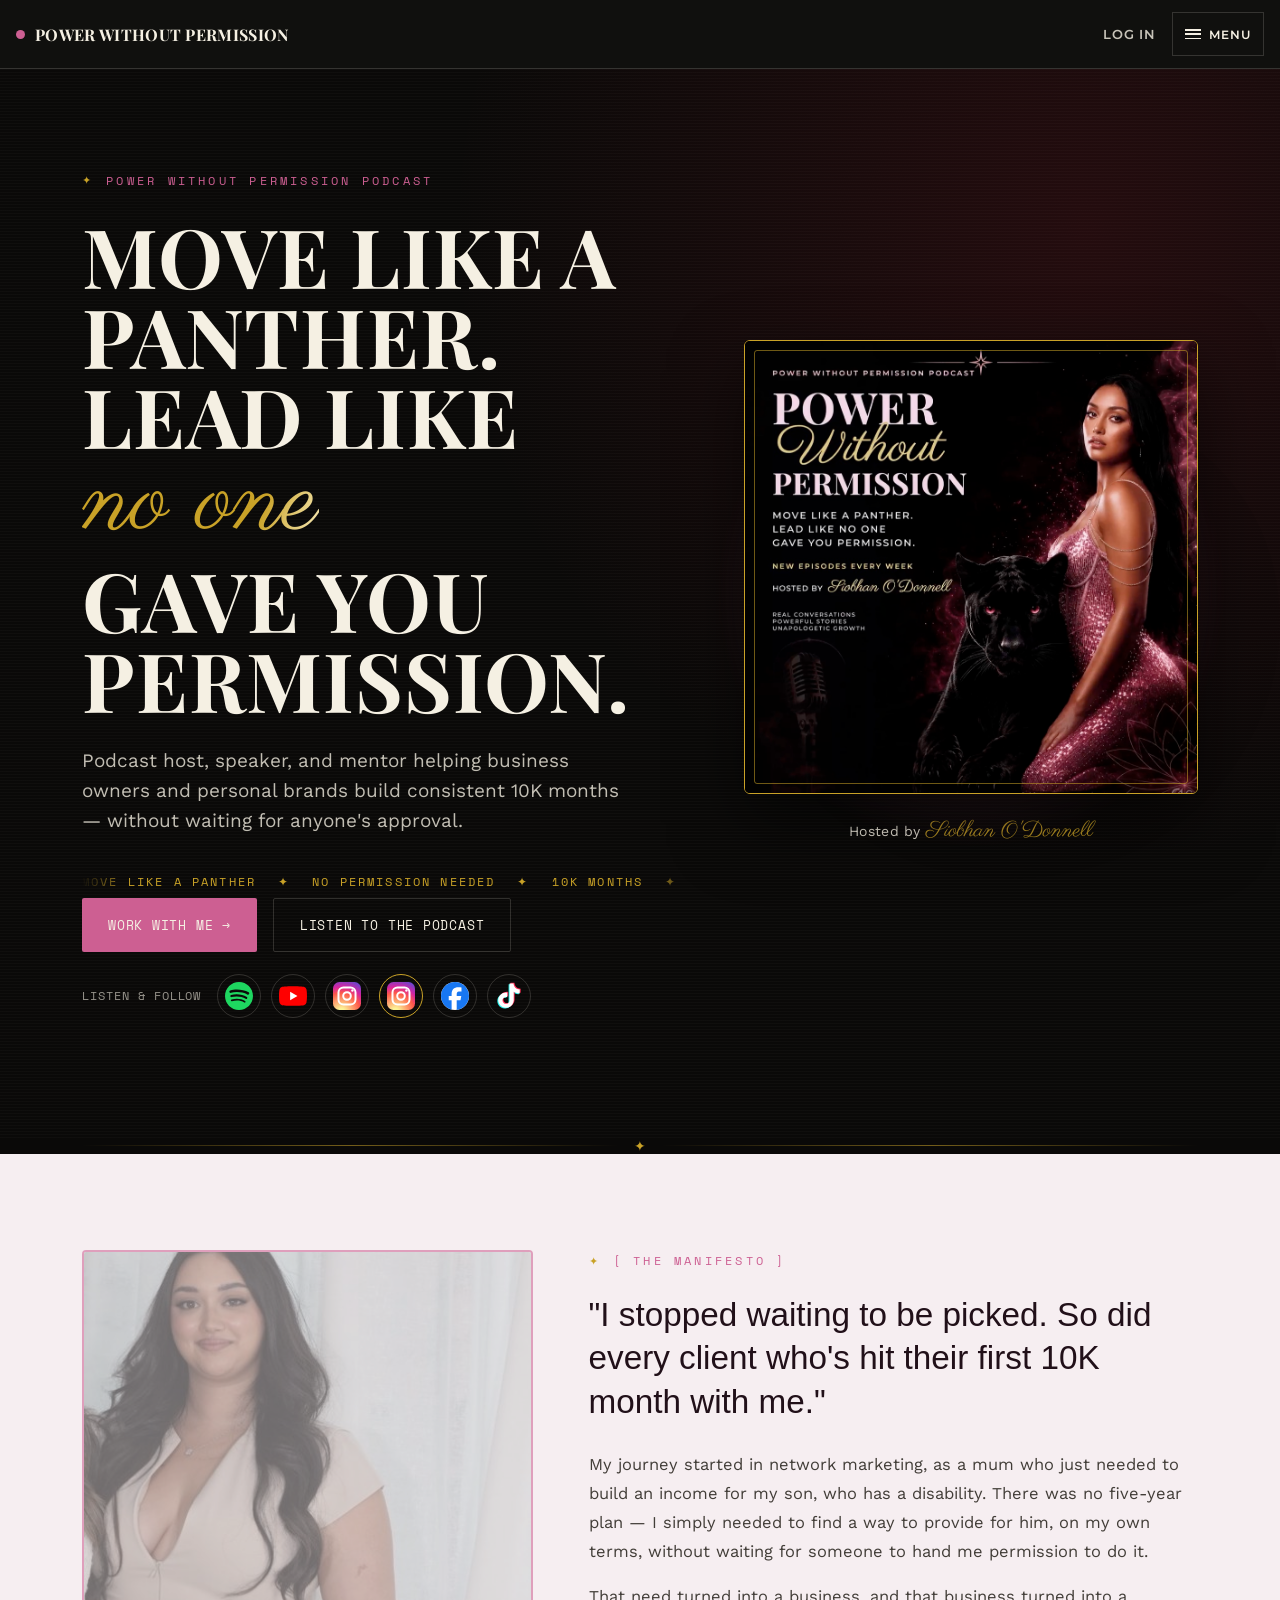
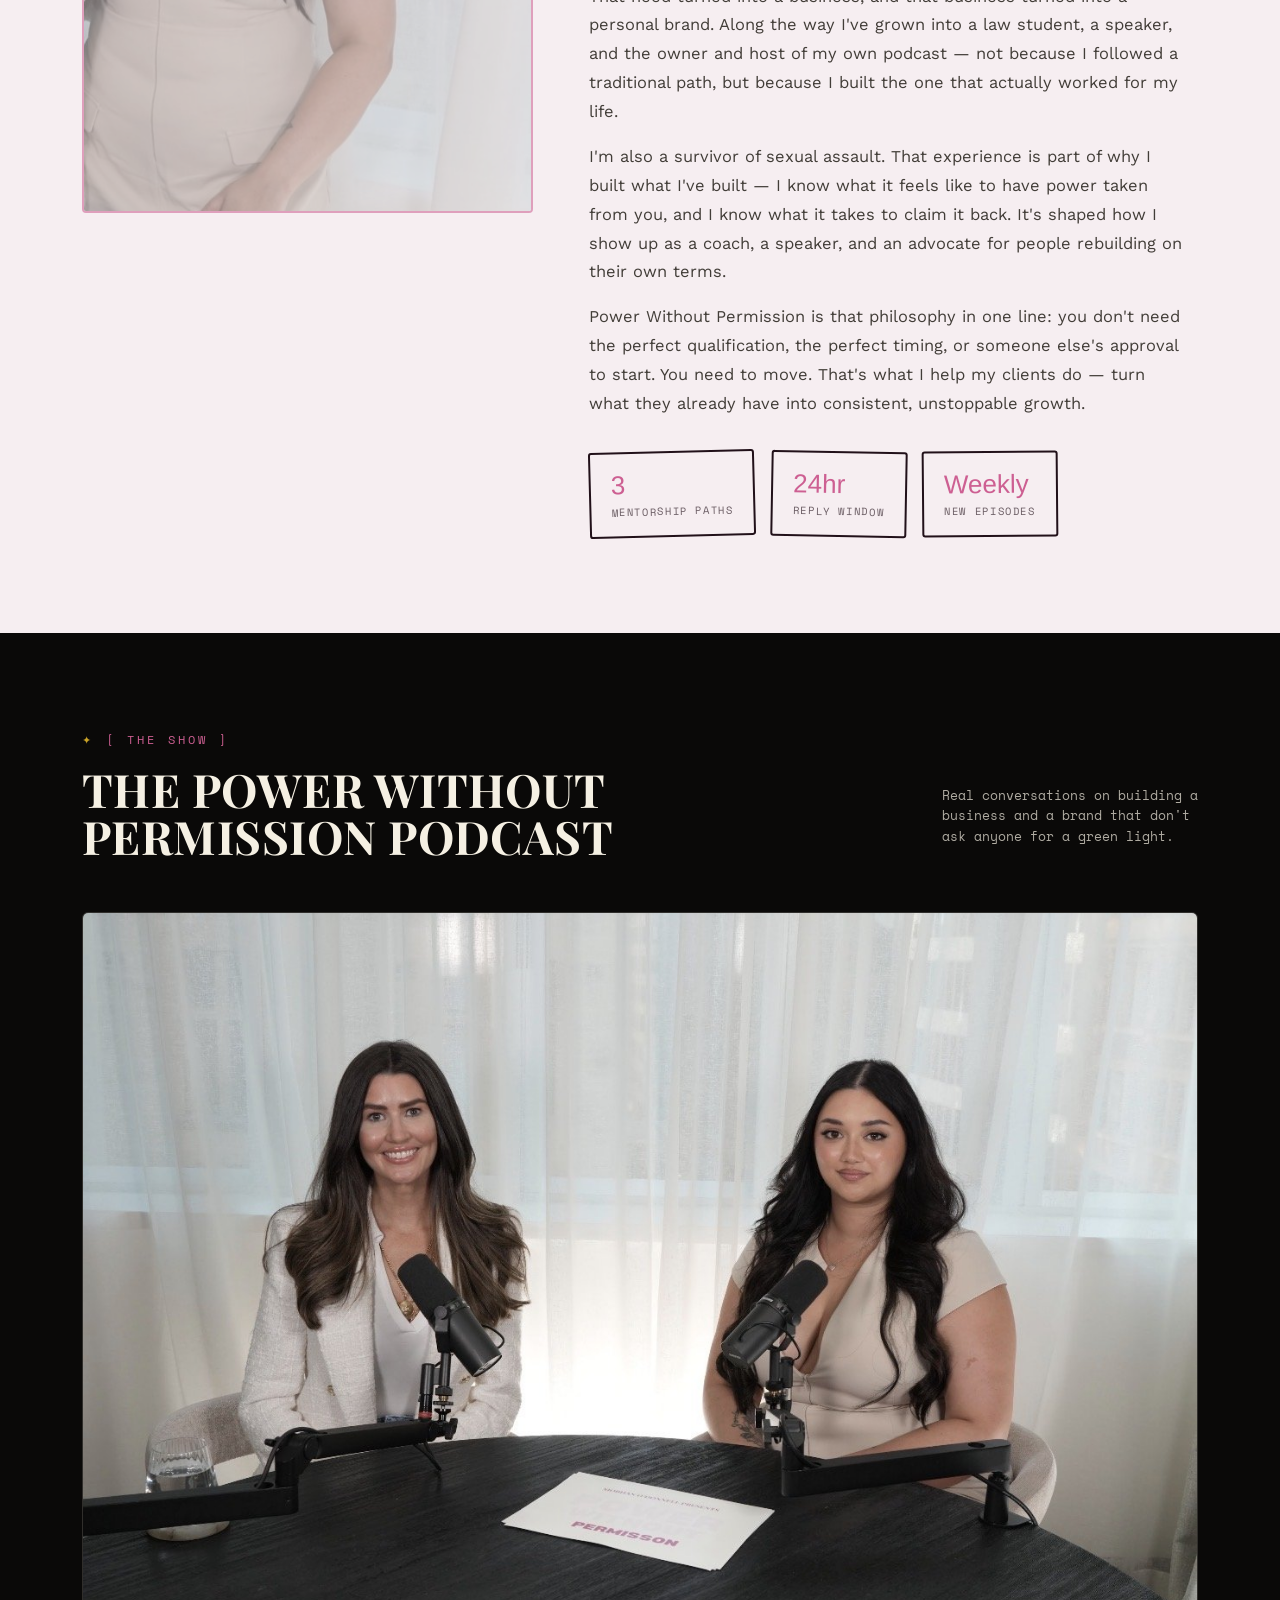
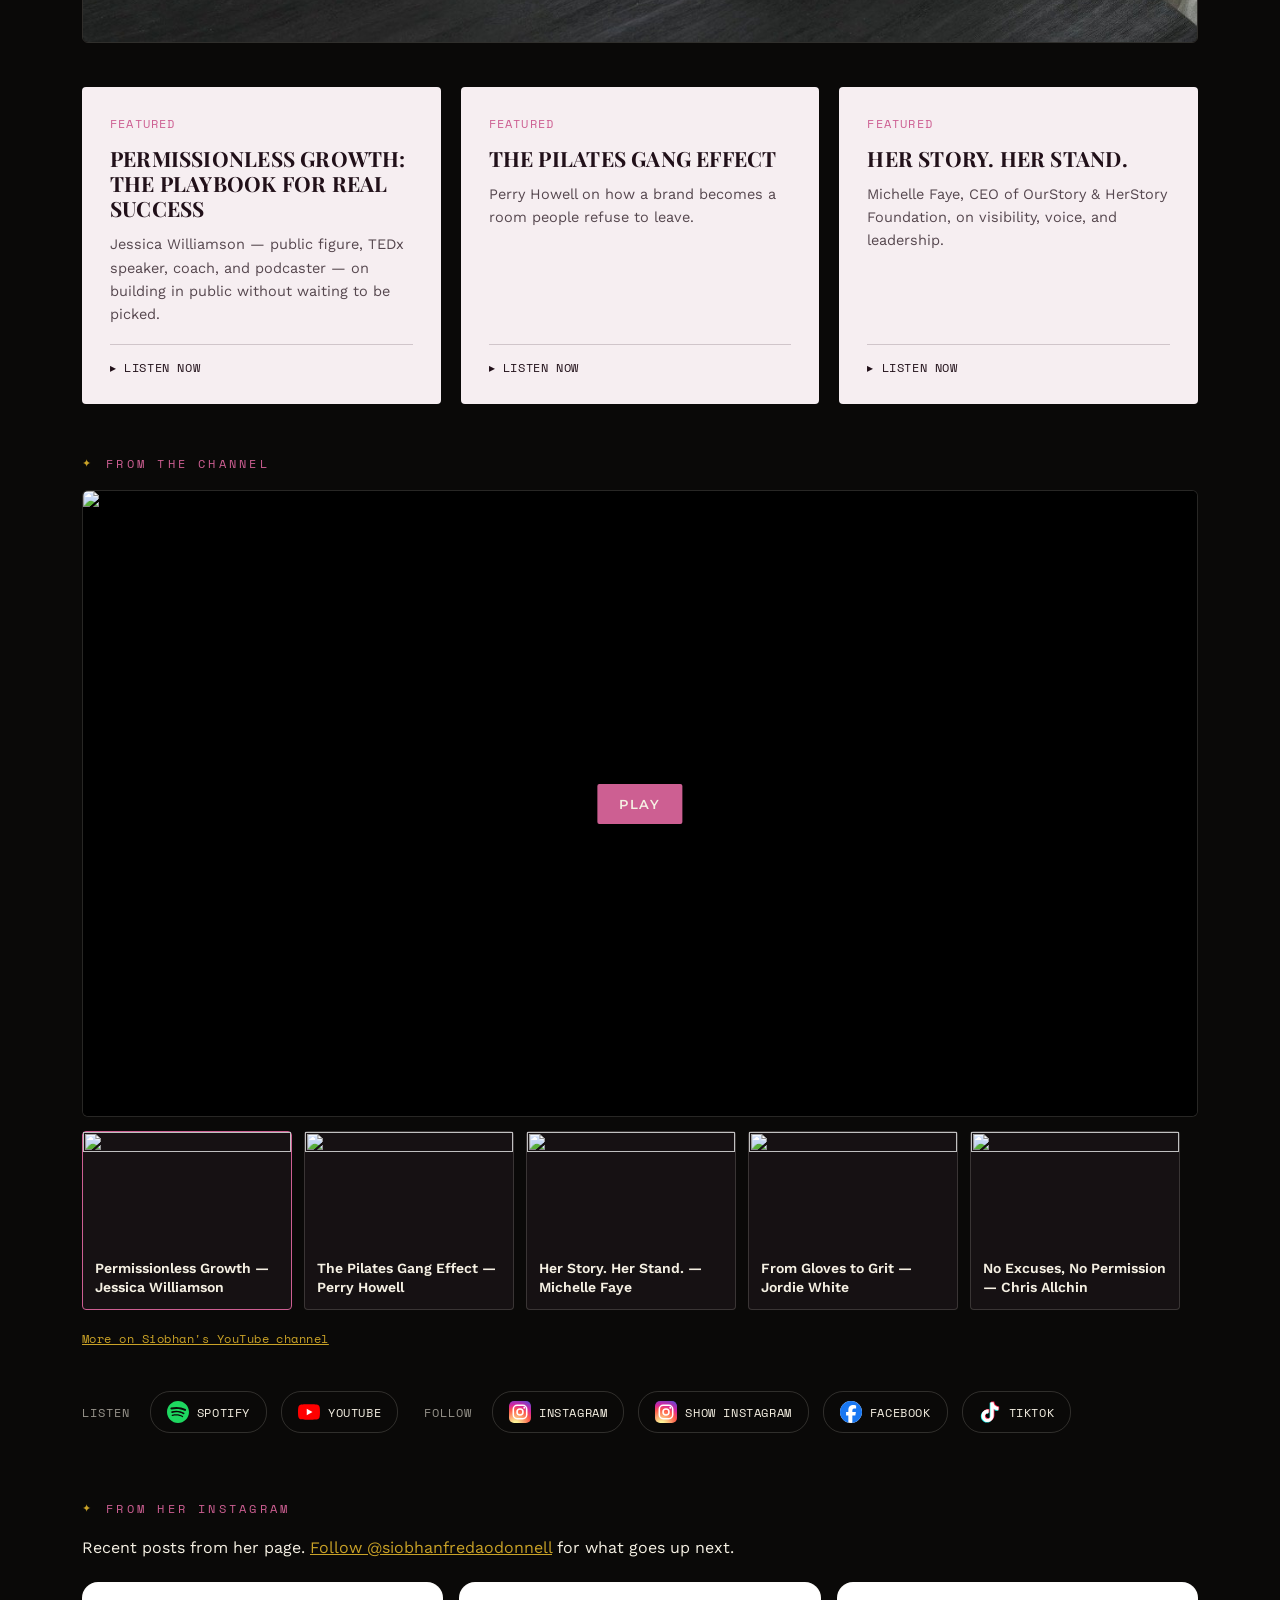
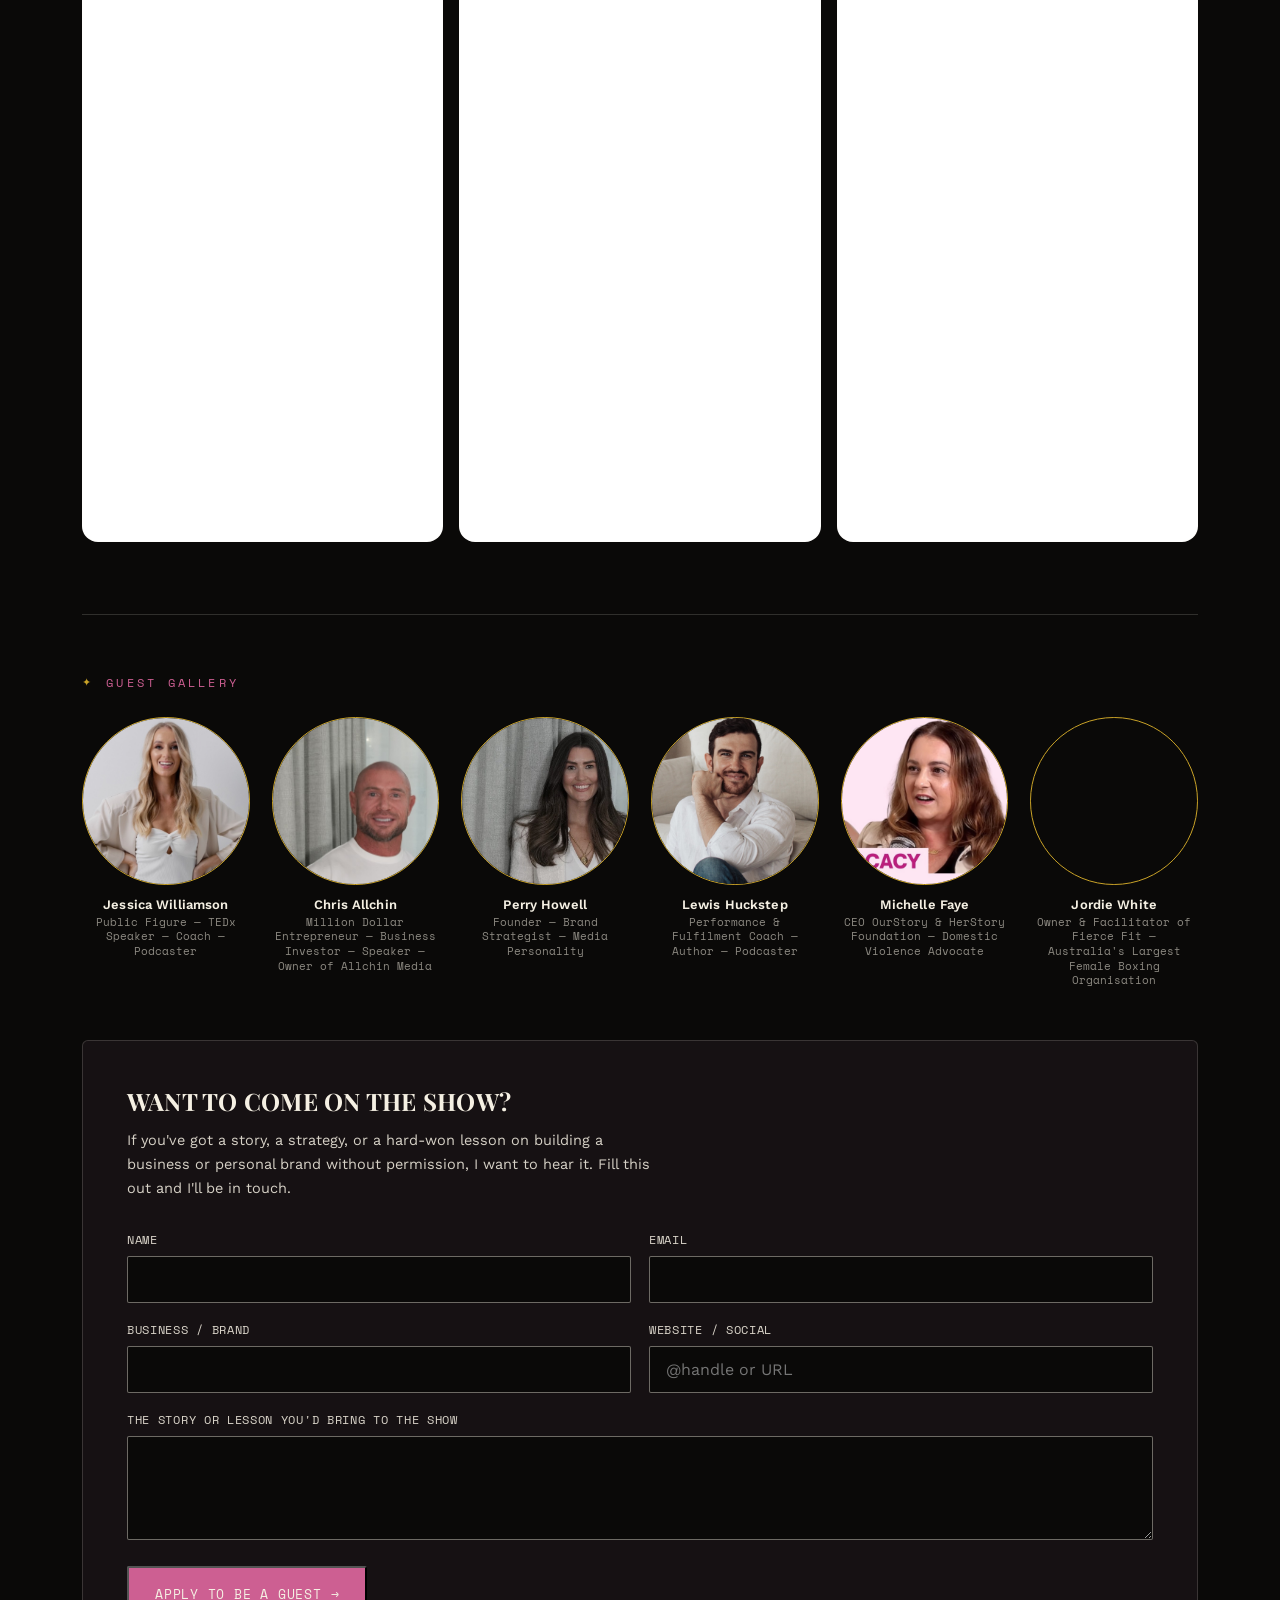
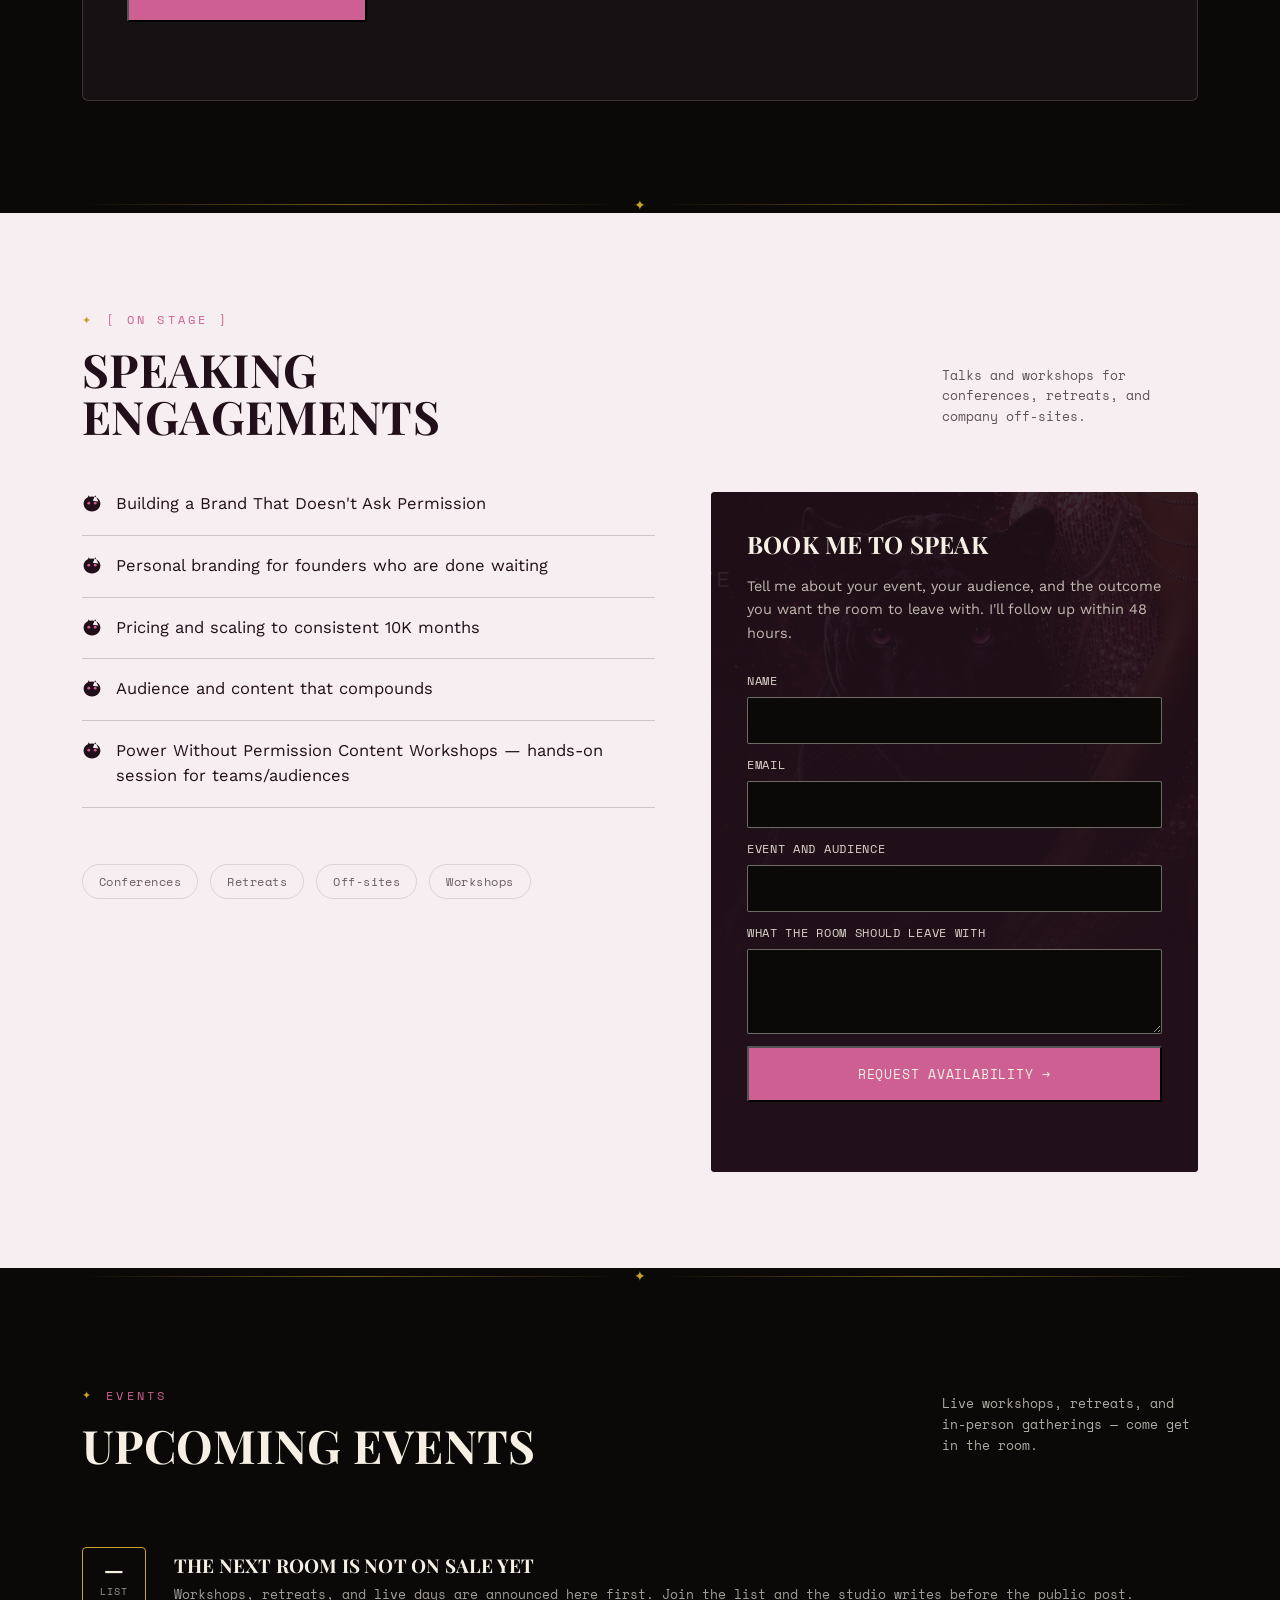
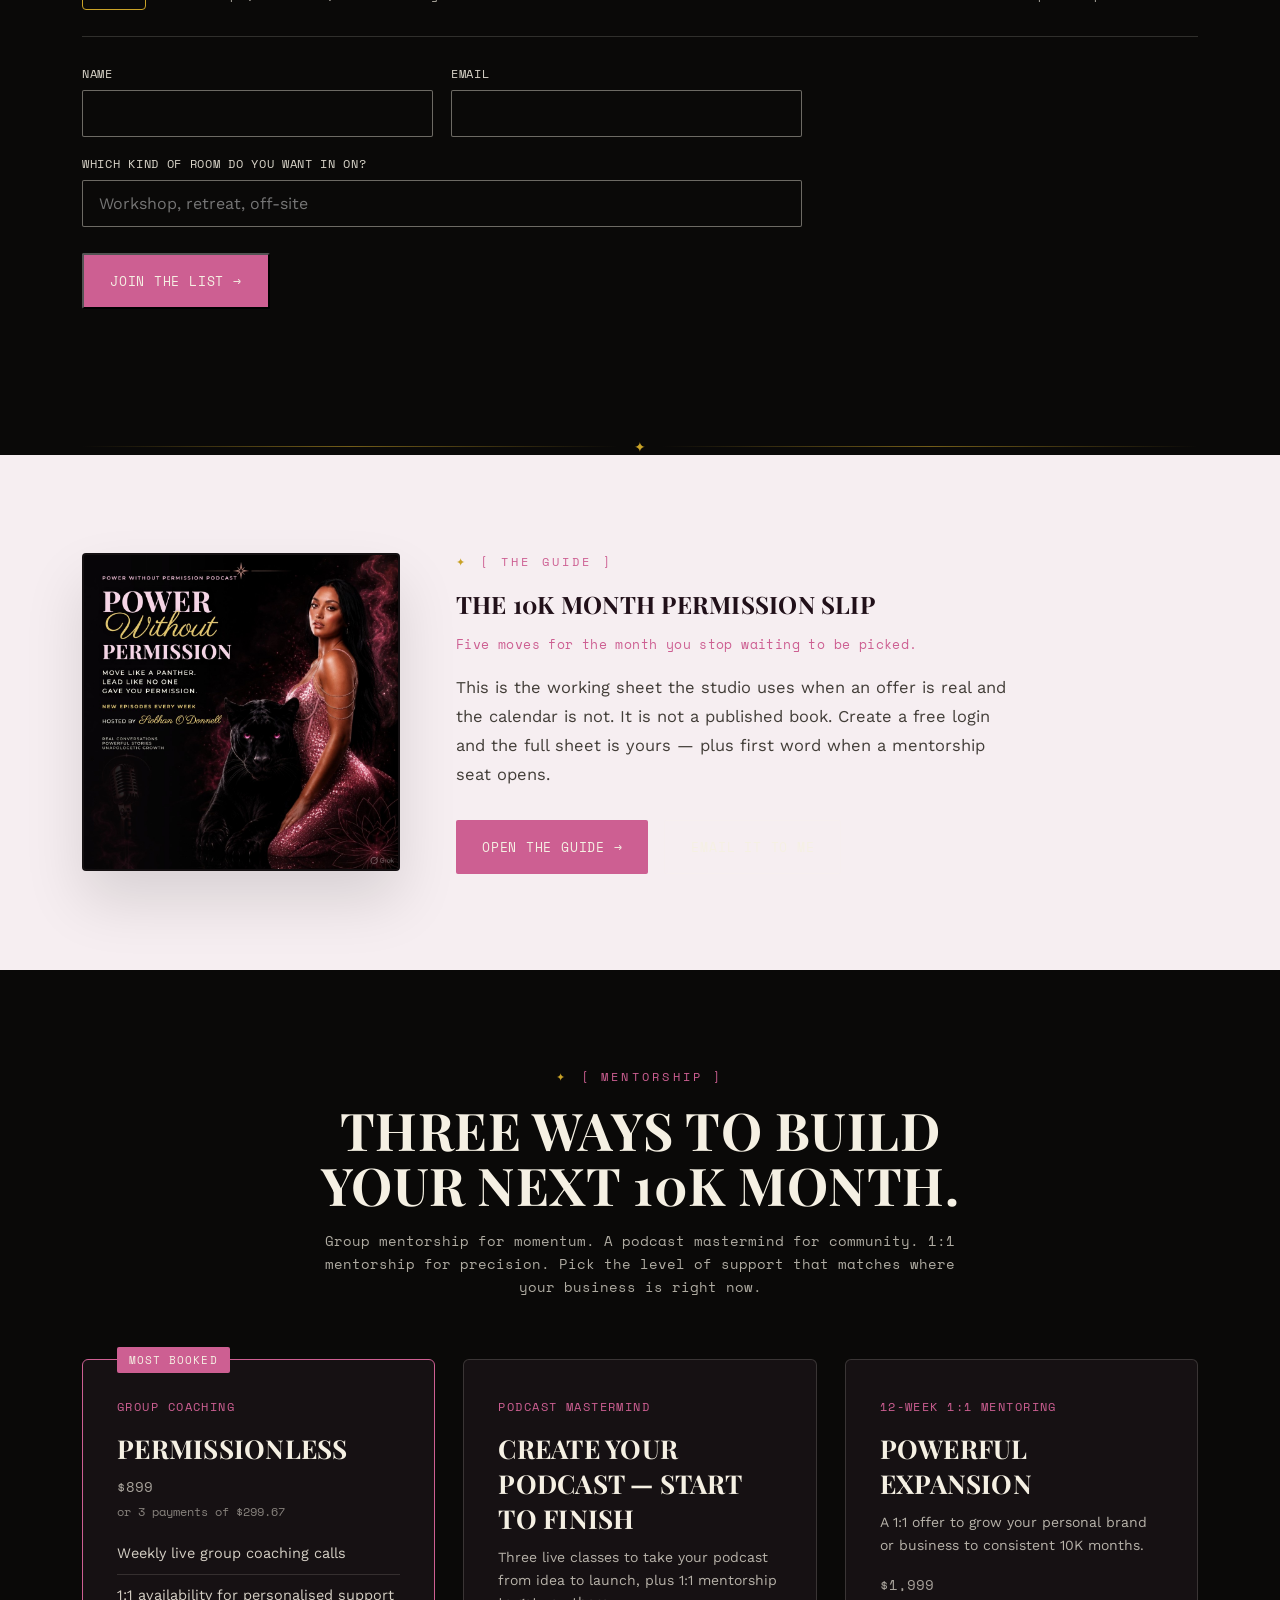
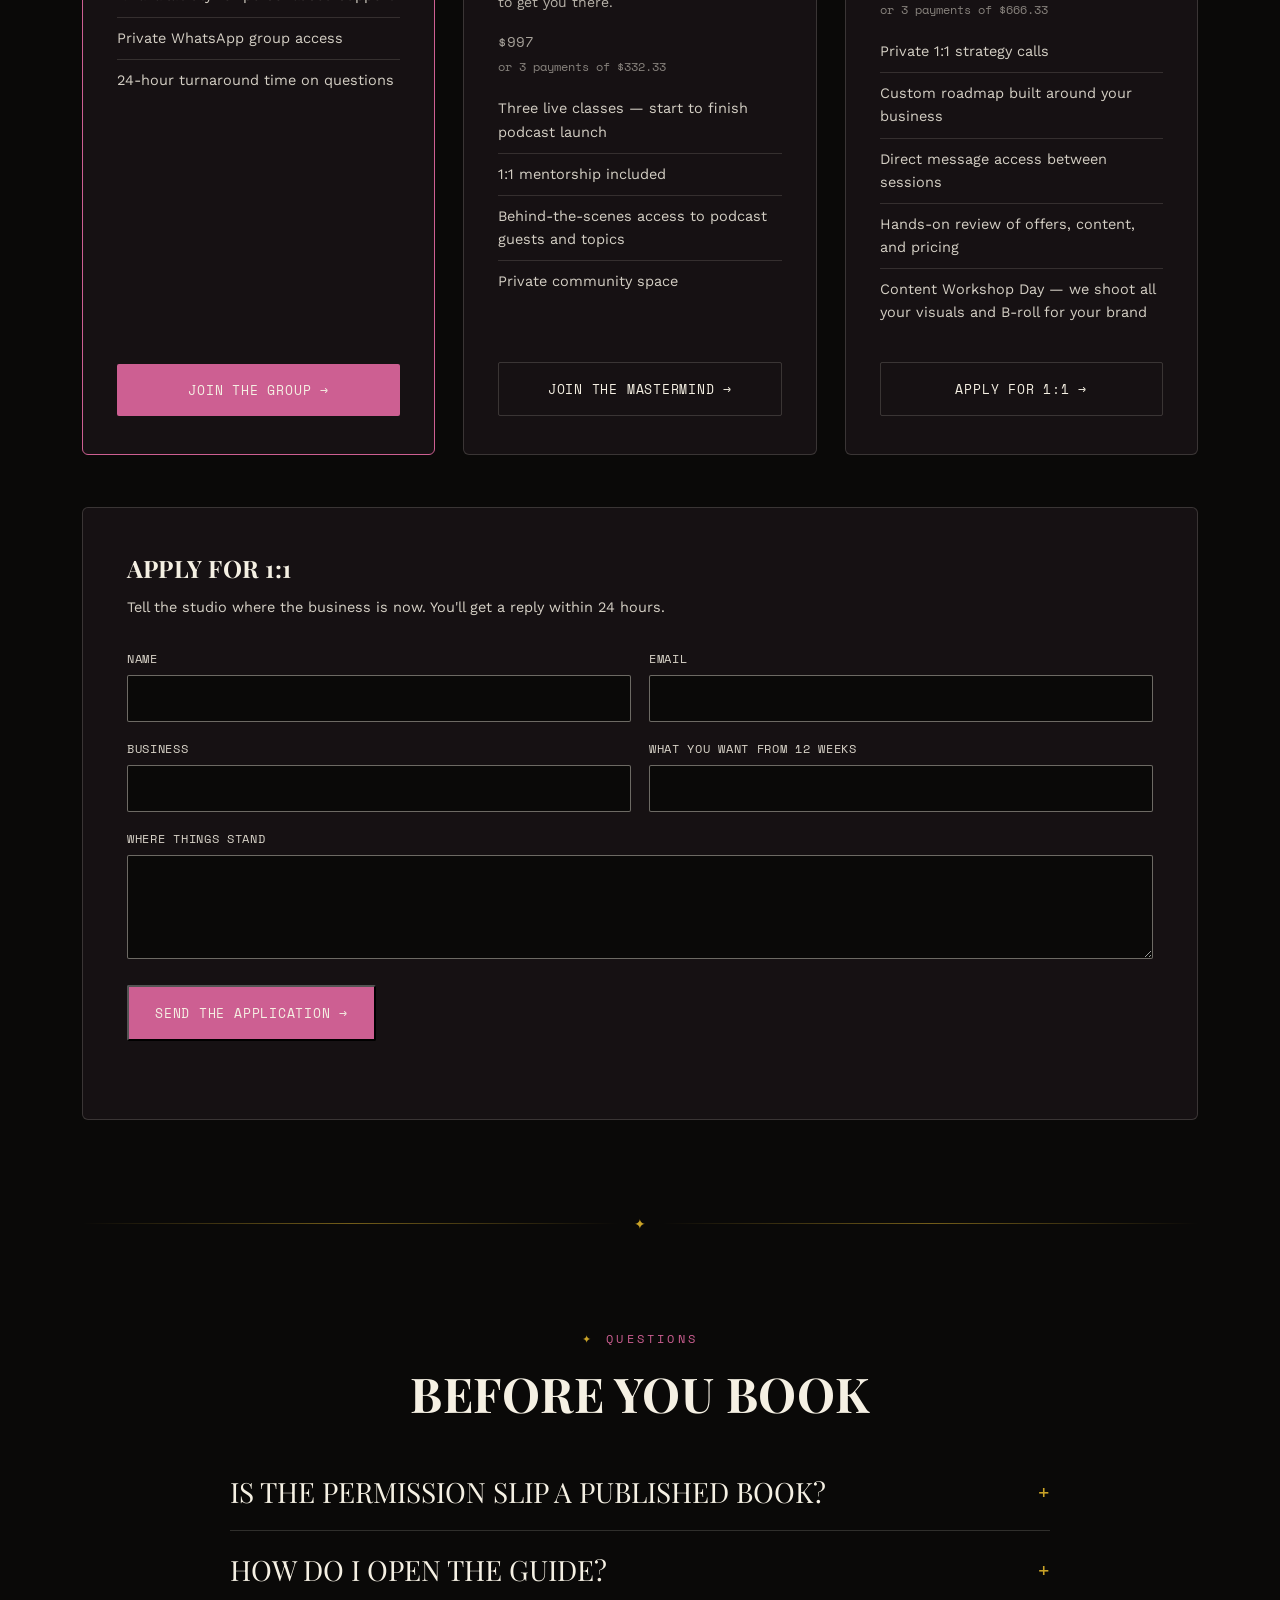
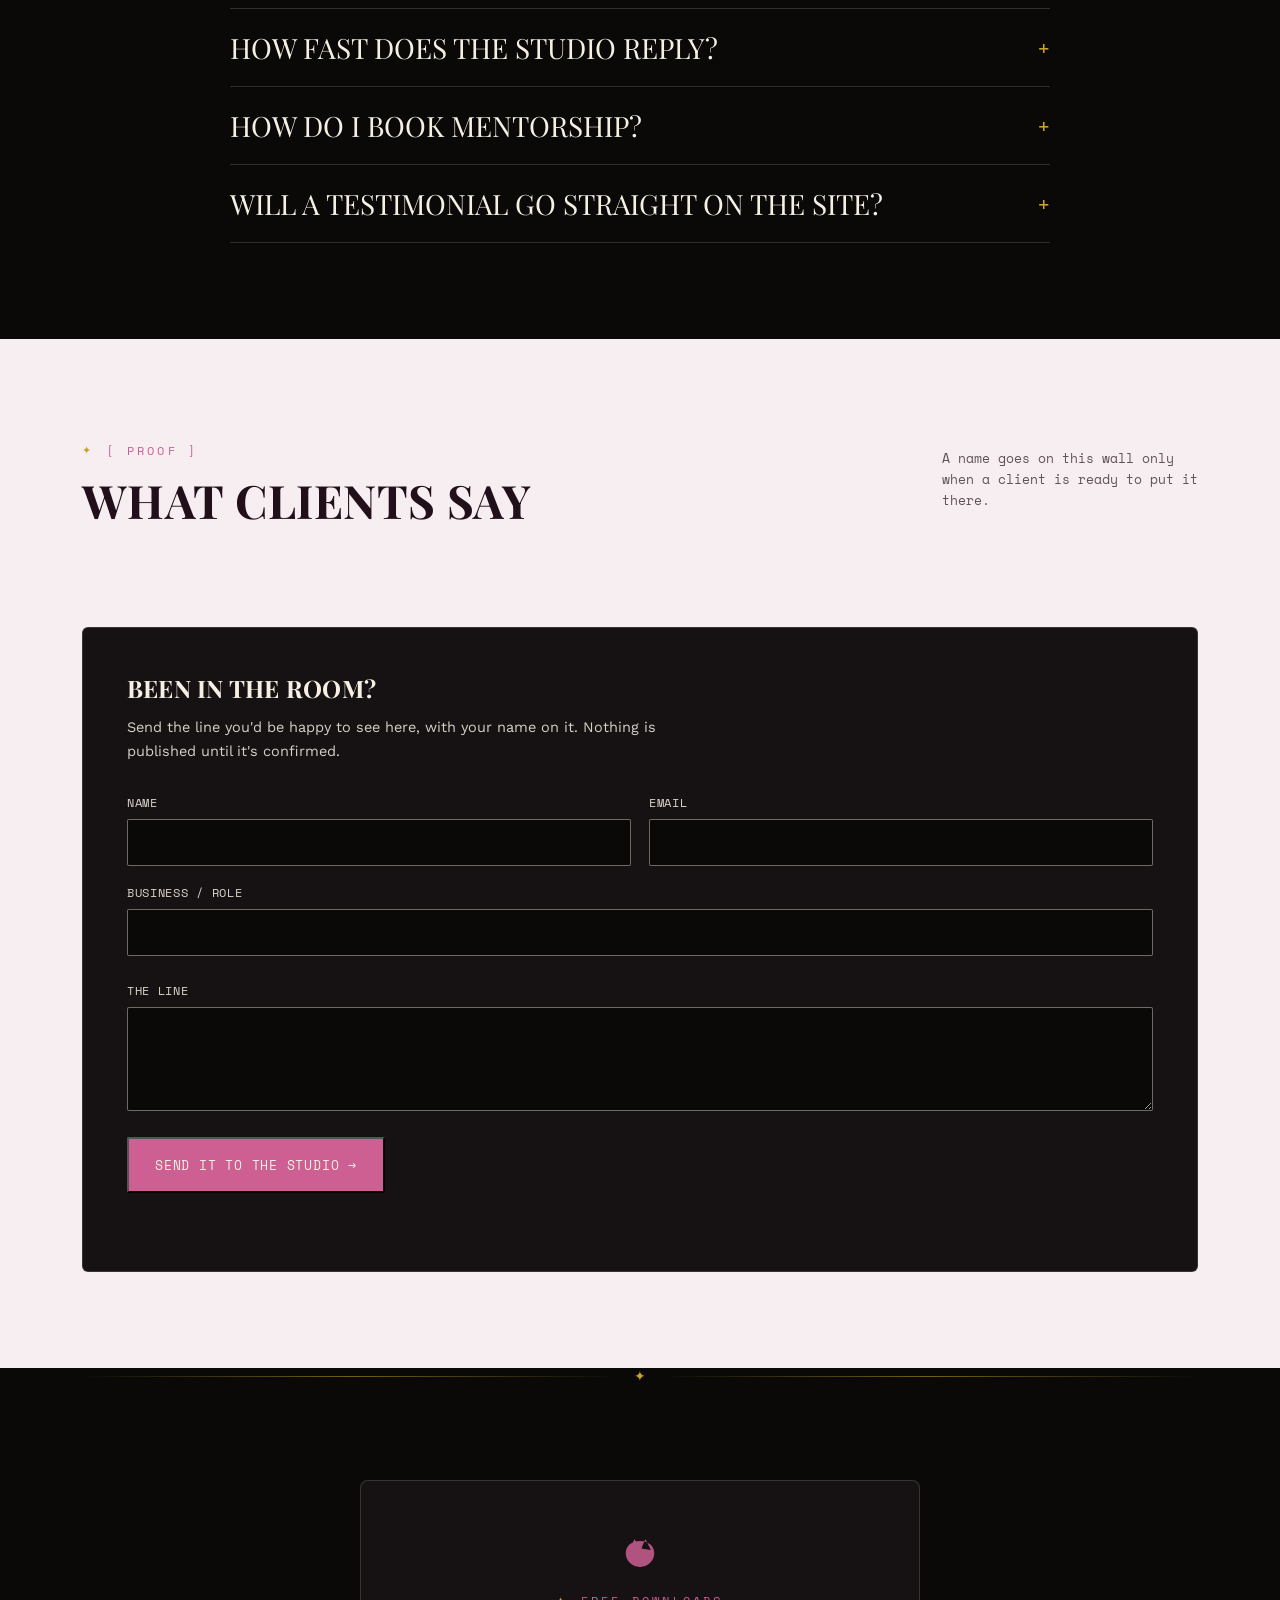
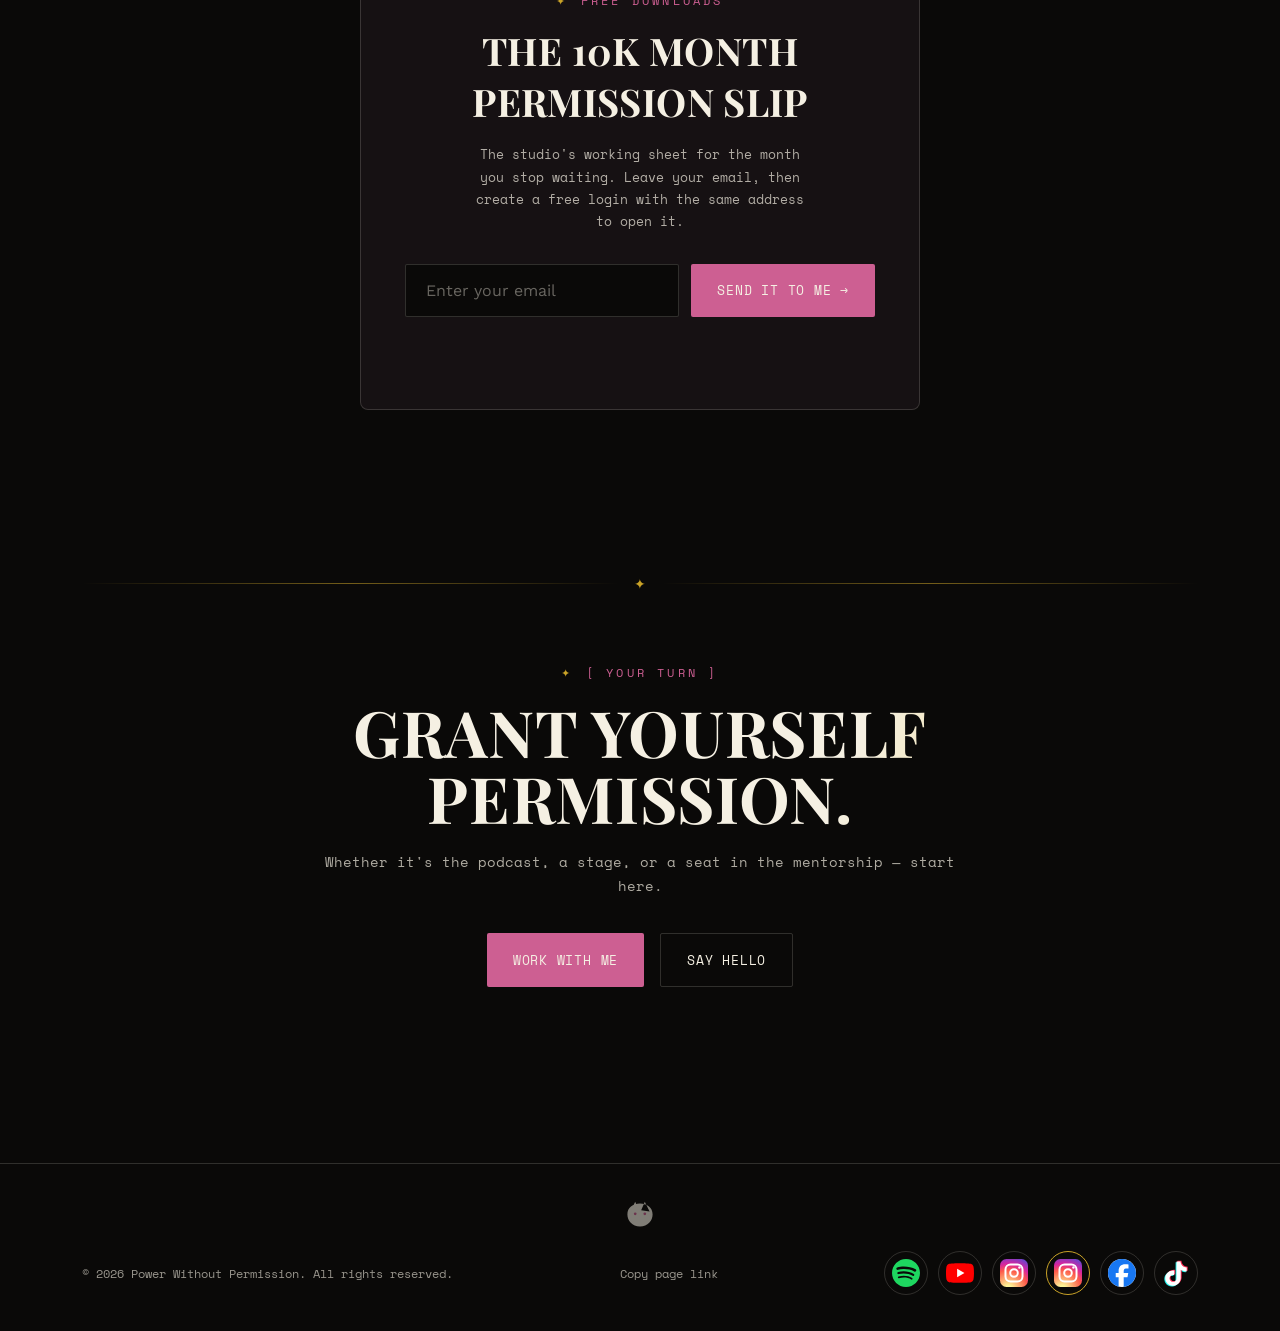
==== commit 1b70ce21: "Play the hero video in the cover frame. The square panther artwork in the hero is now the looping He" ====
--- a/index.html
+++ b/index.html
@@ -396,11 +396,14 @@
       pointer-events: none;
     }
 
-    .hero-photo-frame img {
+    .hero-photo-frame img,
+    .hero-photo-frame video {
       width: 100%;
       height: 100%;
       object-fit: contain;
       object-position: center;
+      display: block;
+      background: #0a0908;
     }
 
     .hero-byline {
@@ -2628,7 +2631,8 @@
         <div class="hero-photo">
           <div class="glow"></div>
           <div class="hero-photo-frame">
-            <img src="images/hero-cover.jpg" alt="Siobhan O'Donnell with a black panther" decoding="async">
+            <video src="videos/hero.mp4" poster="images/hero-video-poster.jpg" autoplay muted loop playsinline
+              preload="auto" aria-label="Siobhan O'Donnell, host of Power Without Permission"></video>
           </div>
           <div class="hero-byline">Hosted by <span class="script">Siobhan O'Donnell</span></div>
         </div>
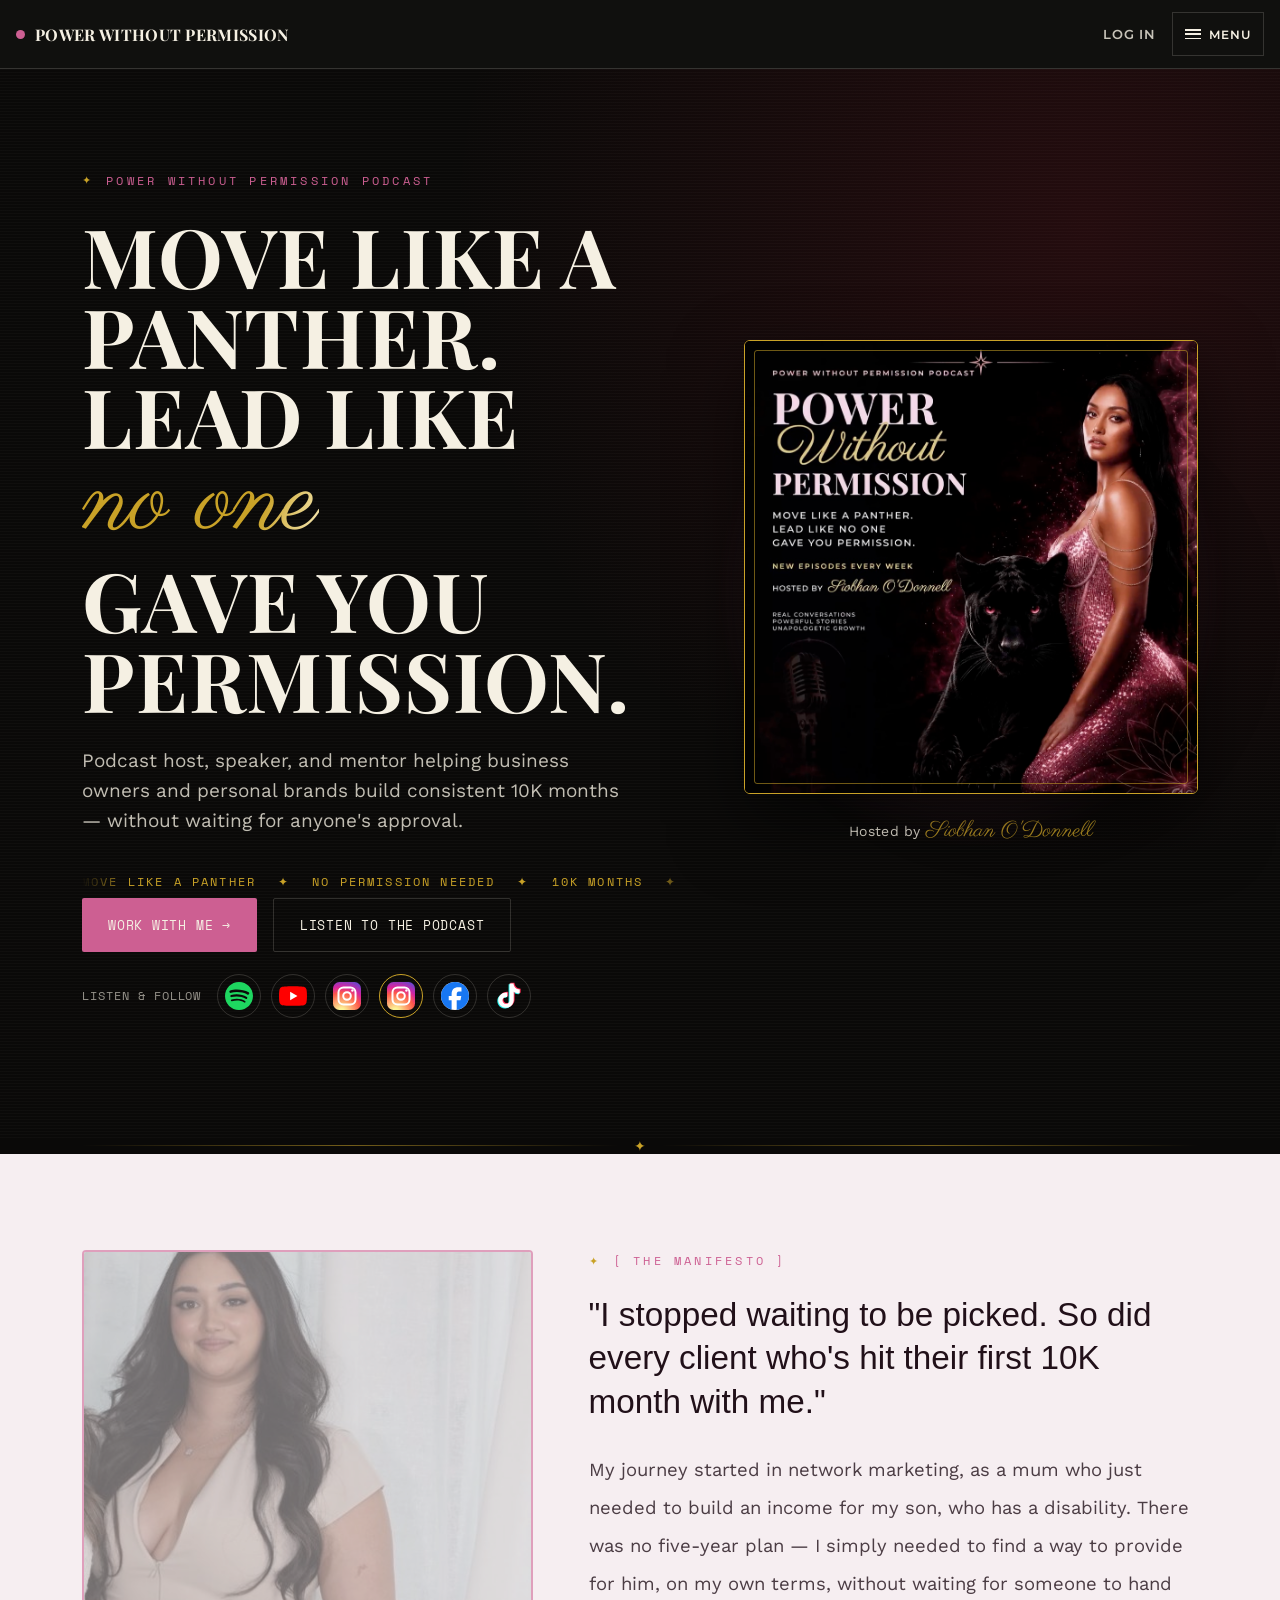
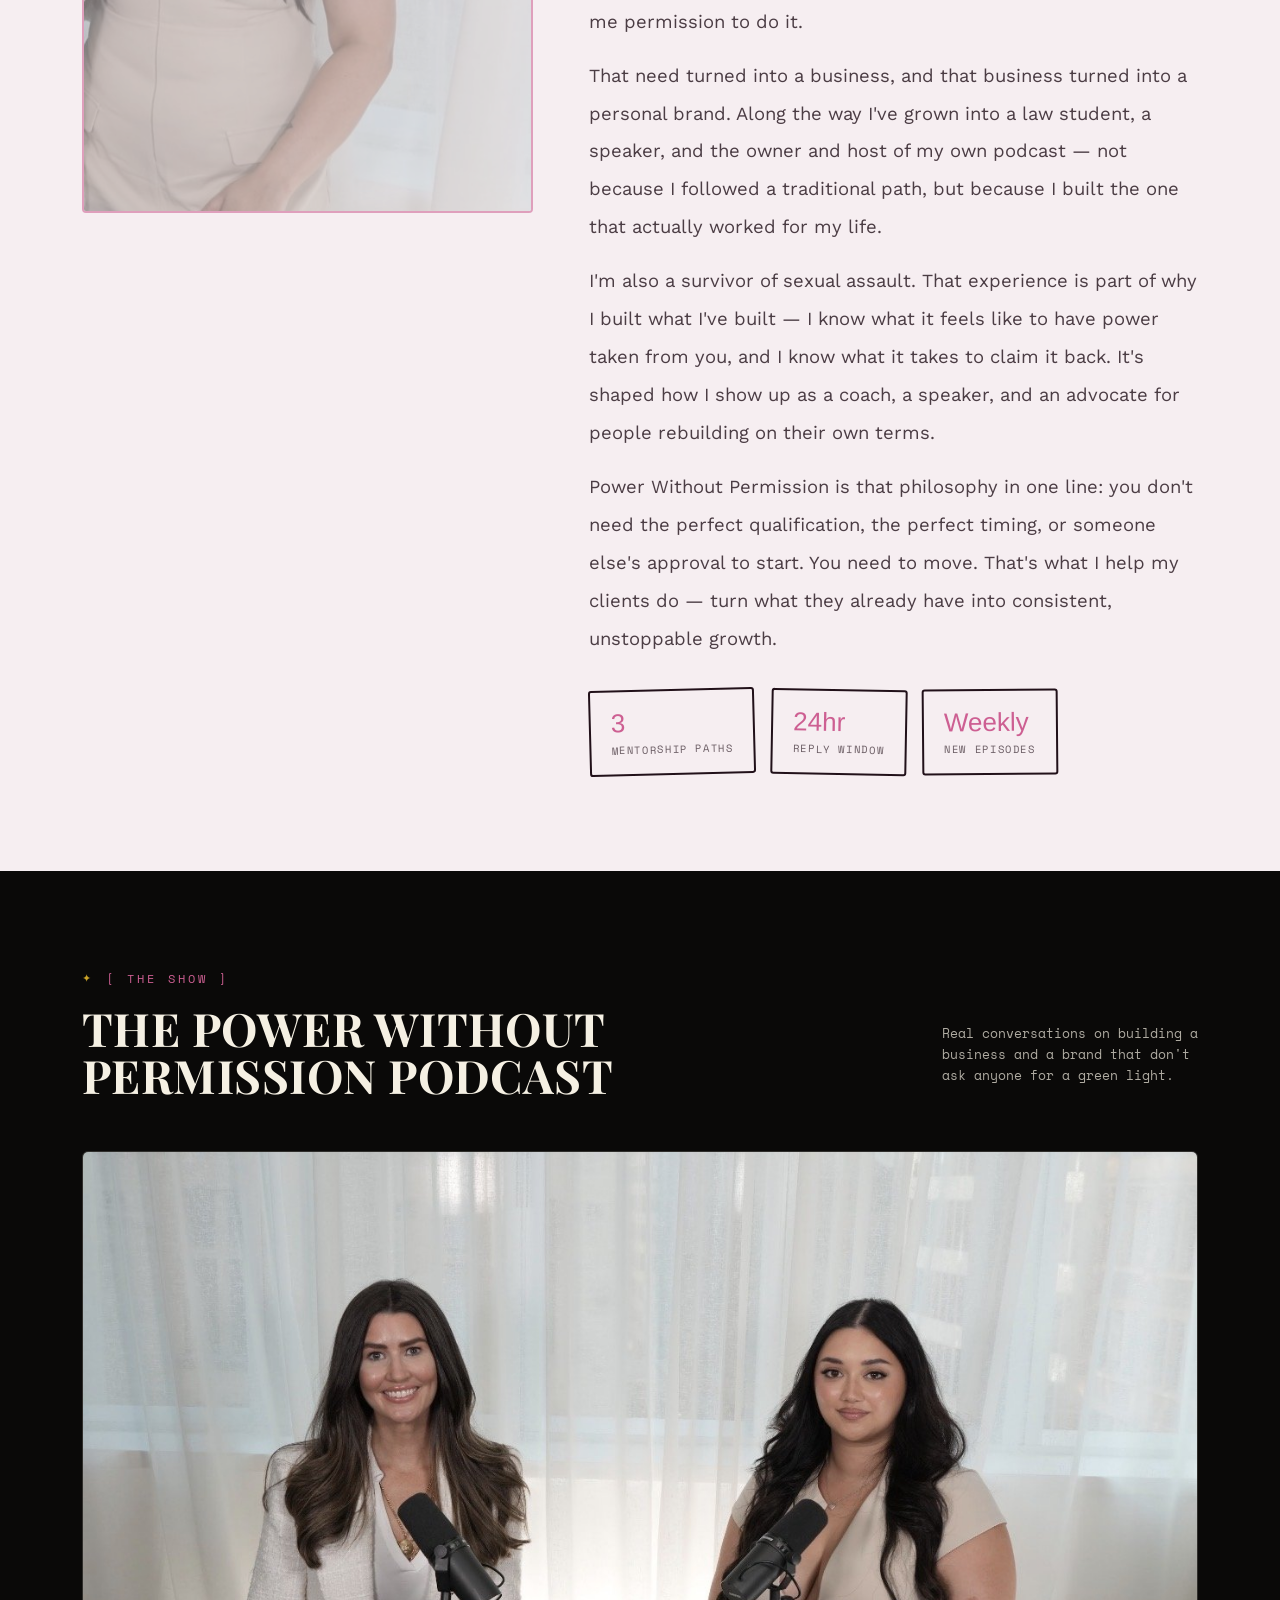
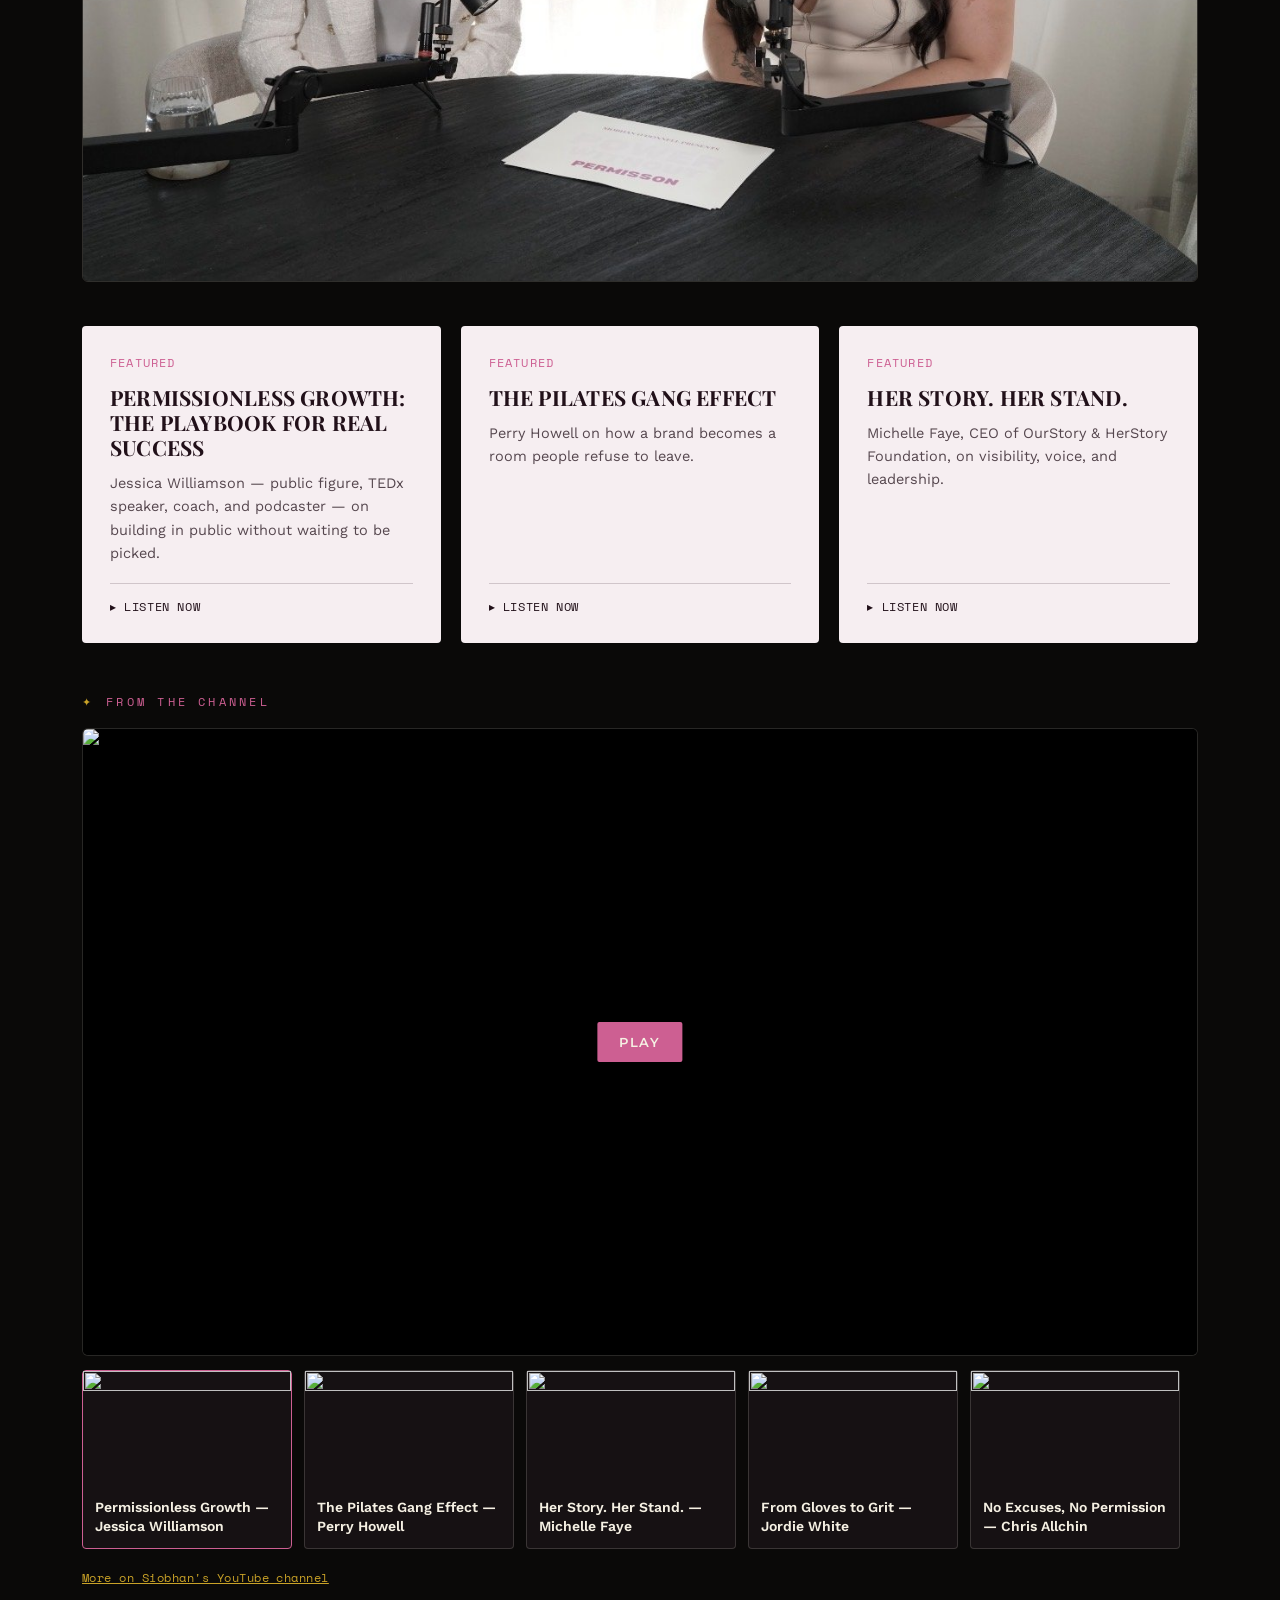
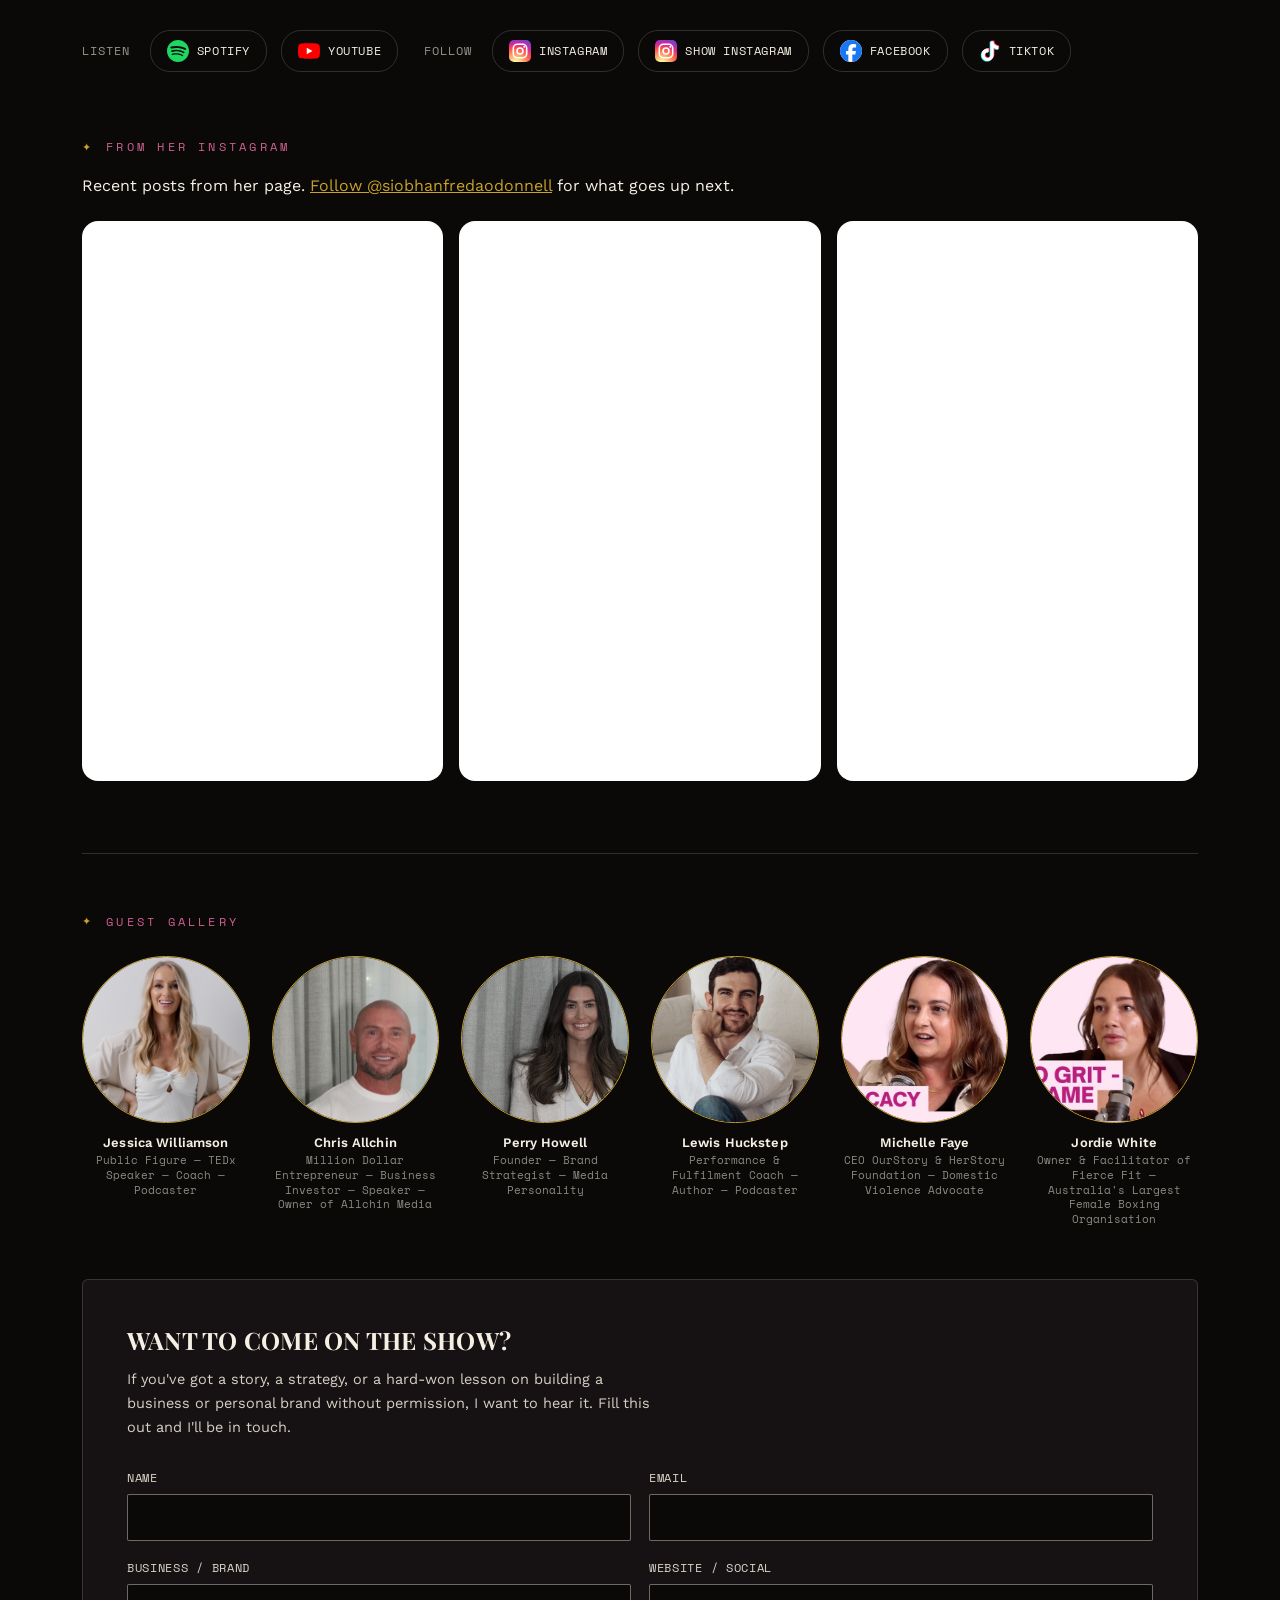
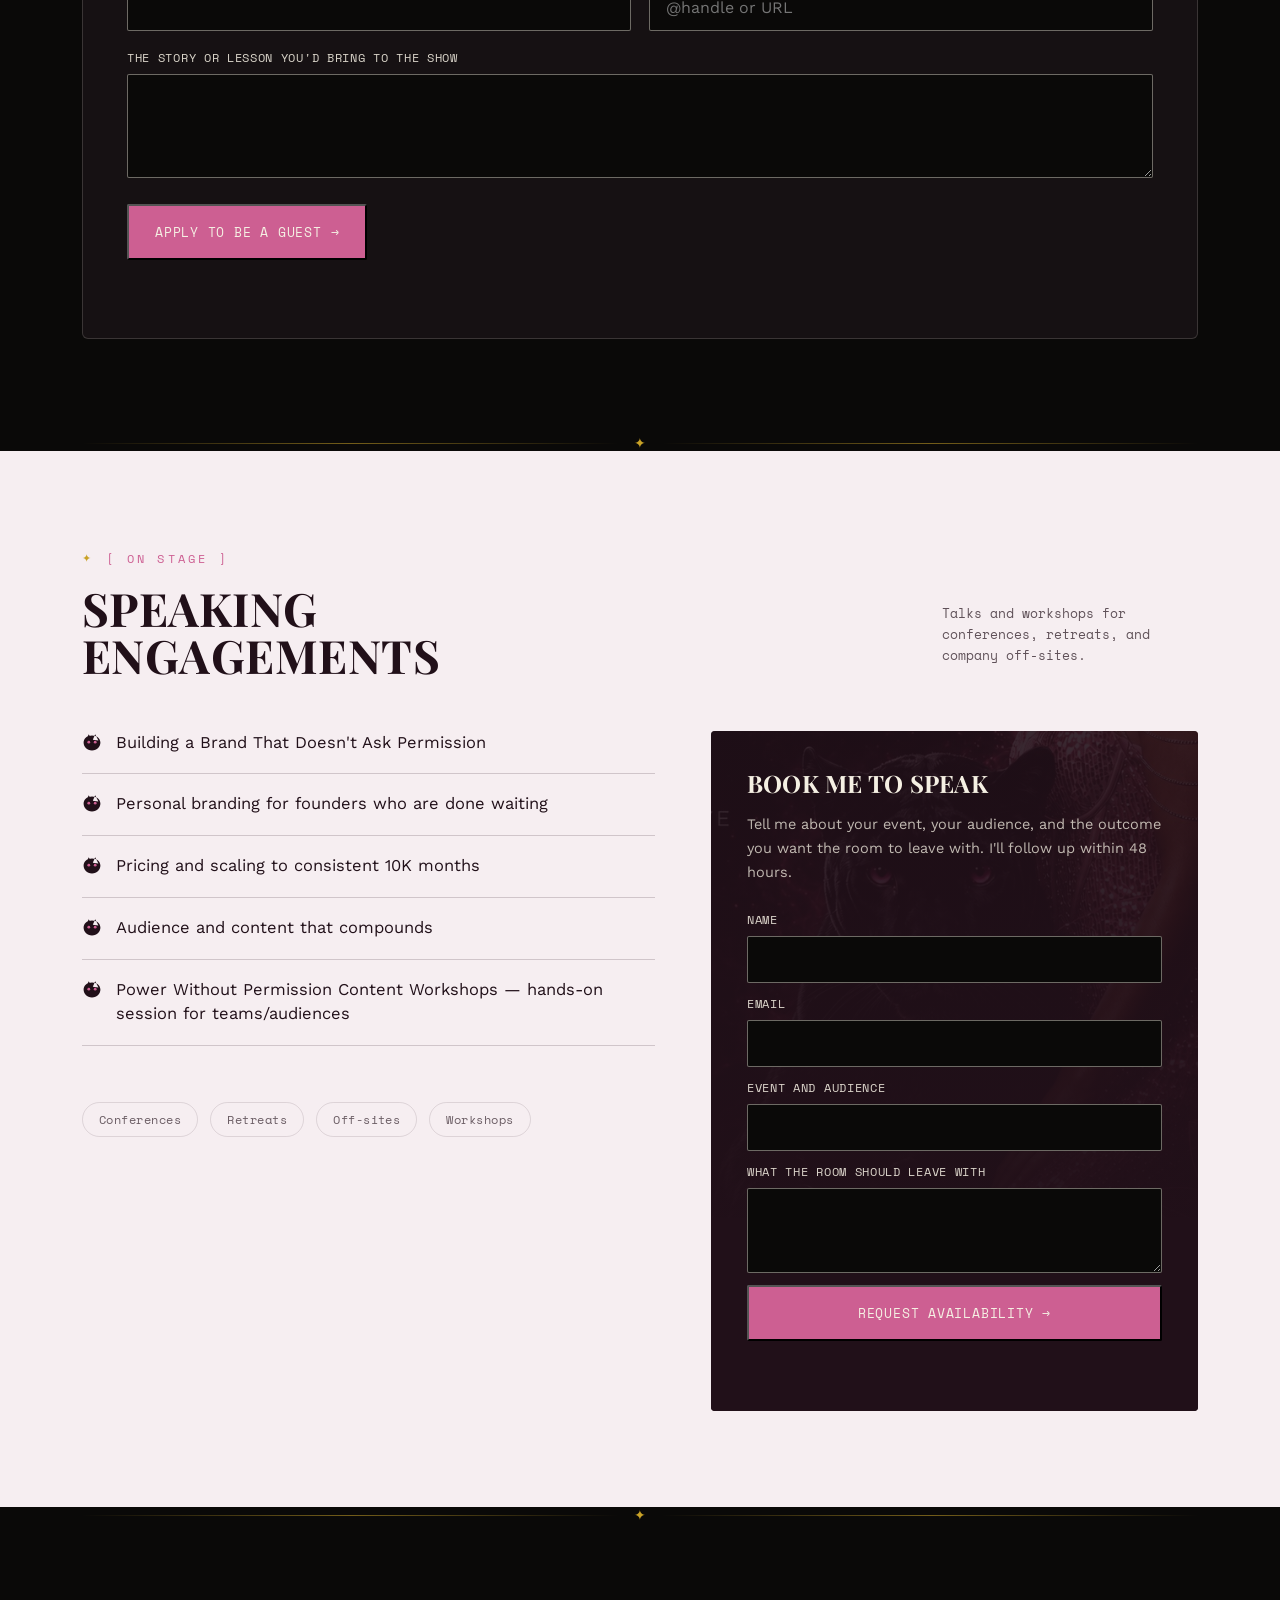
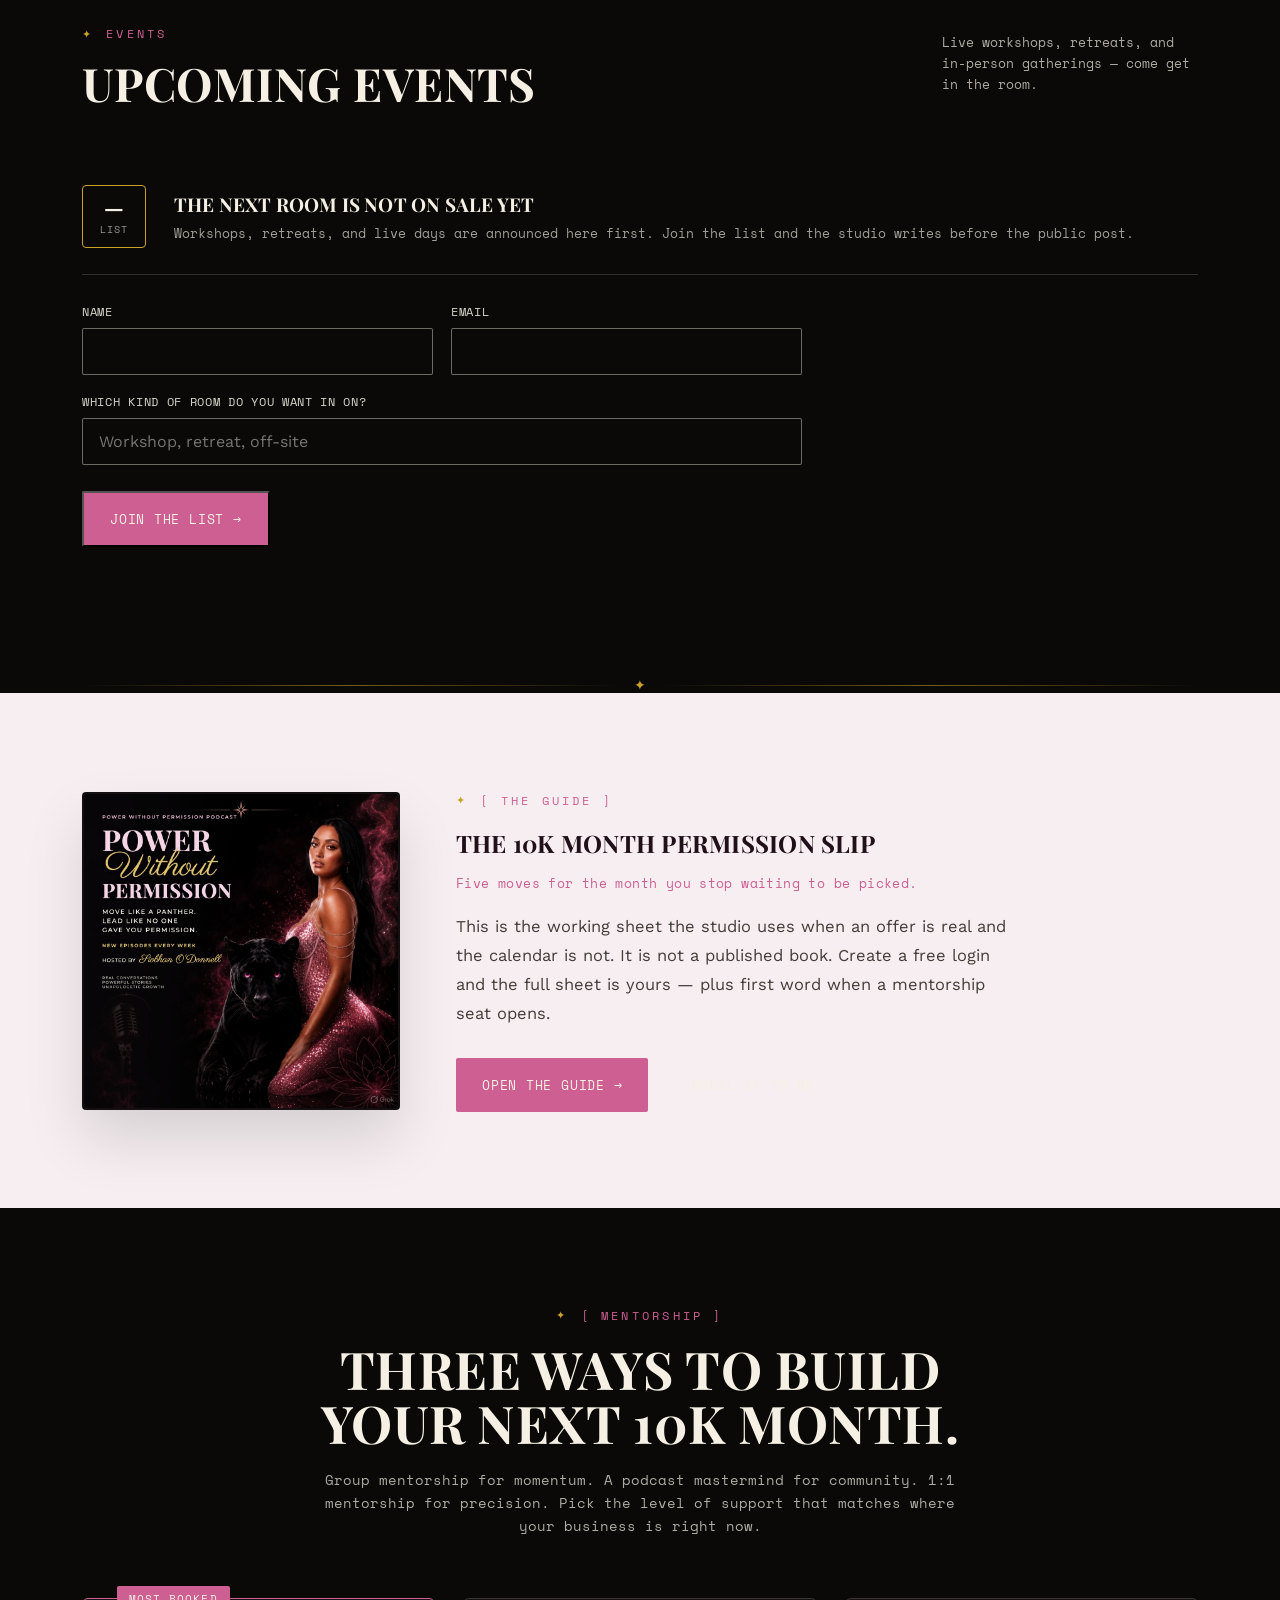
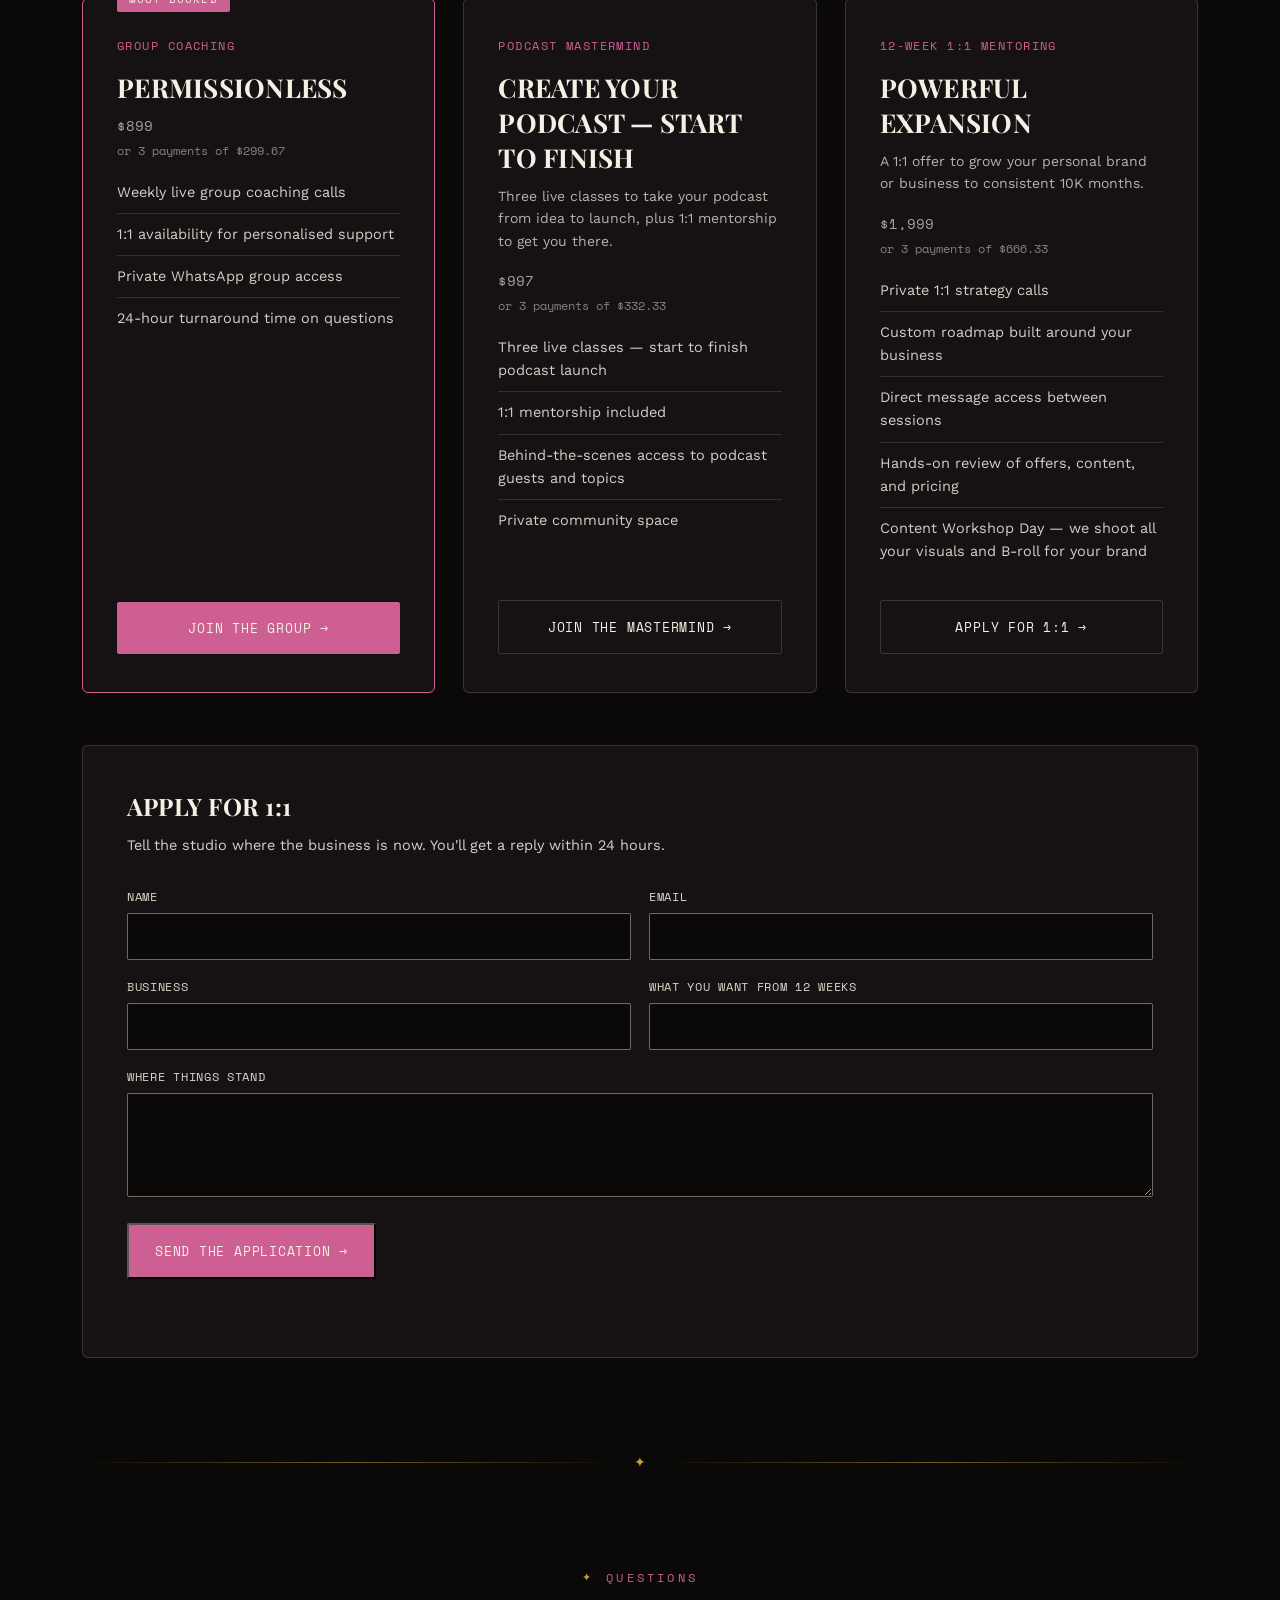
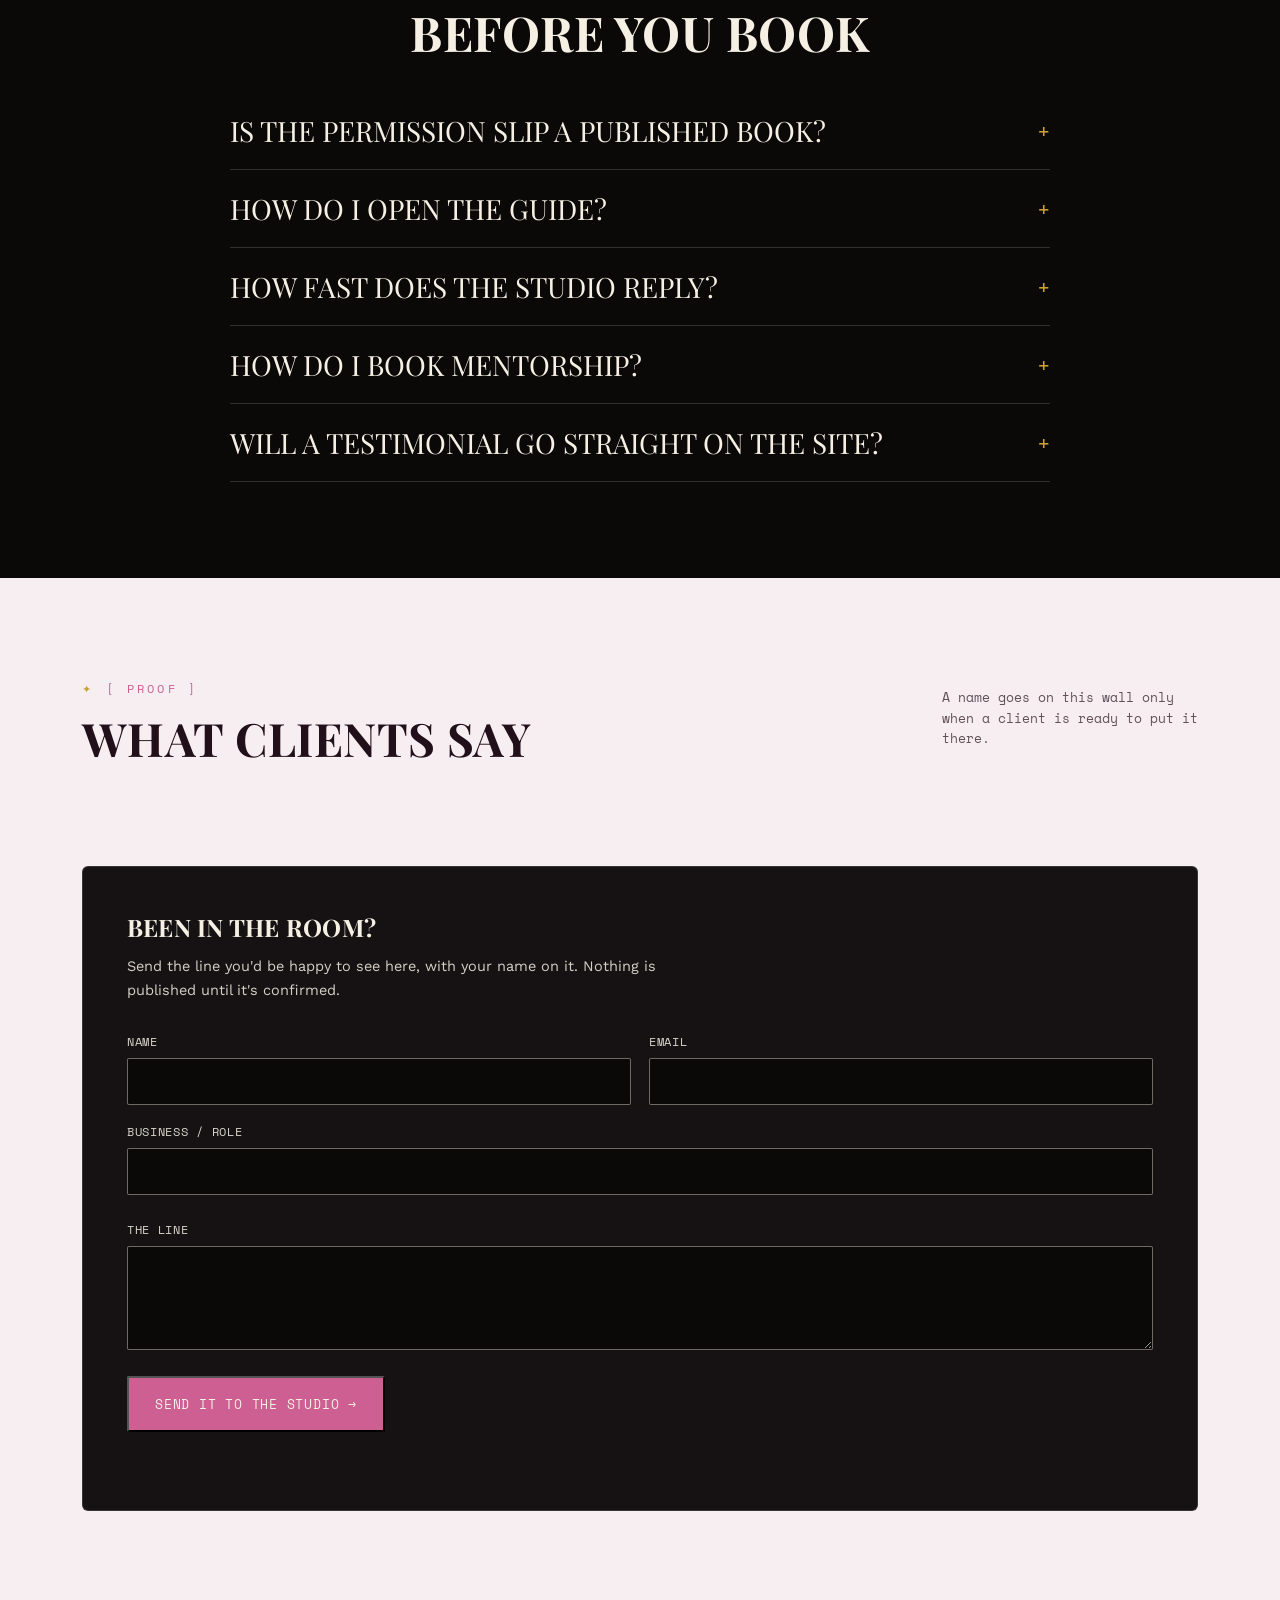
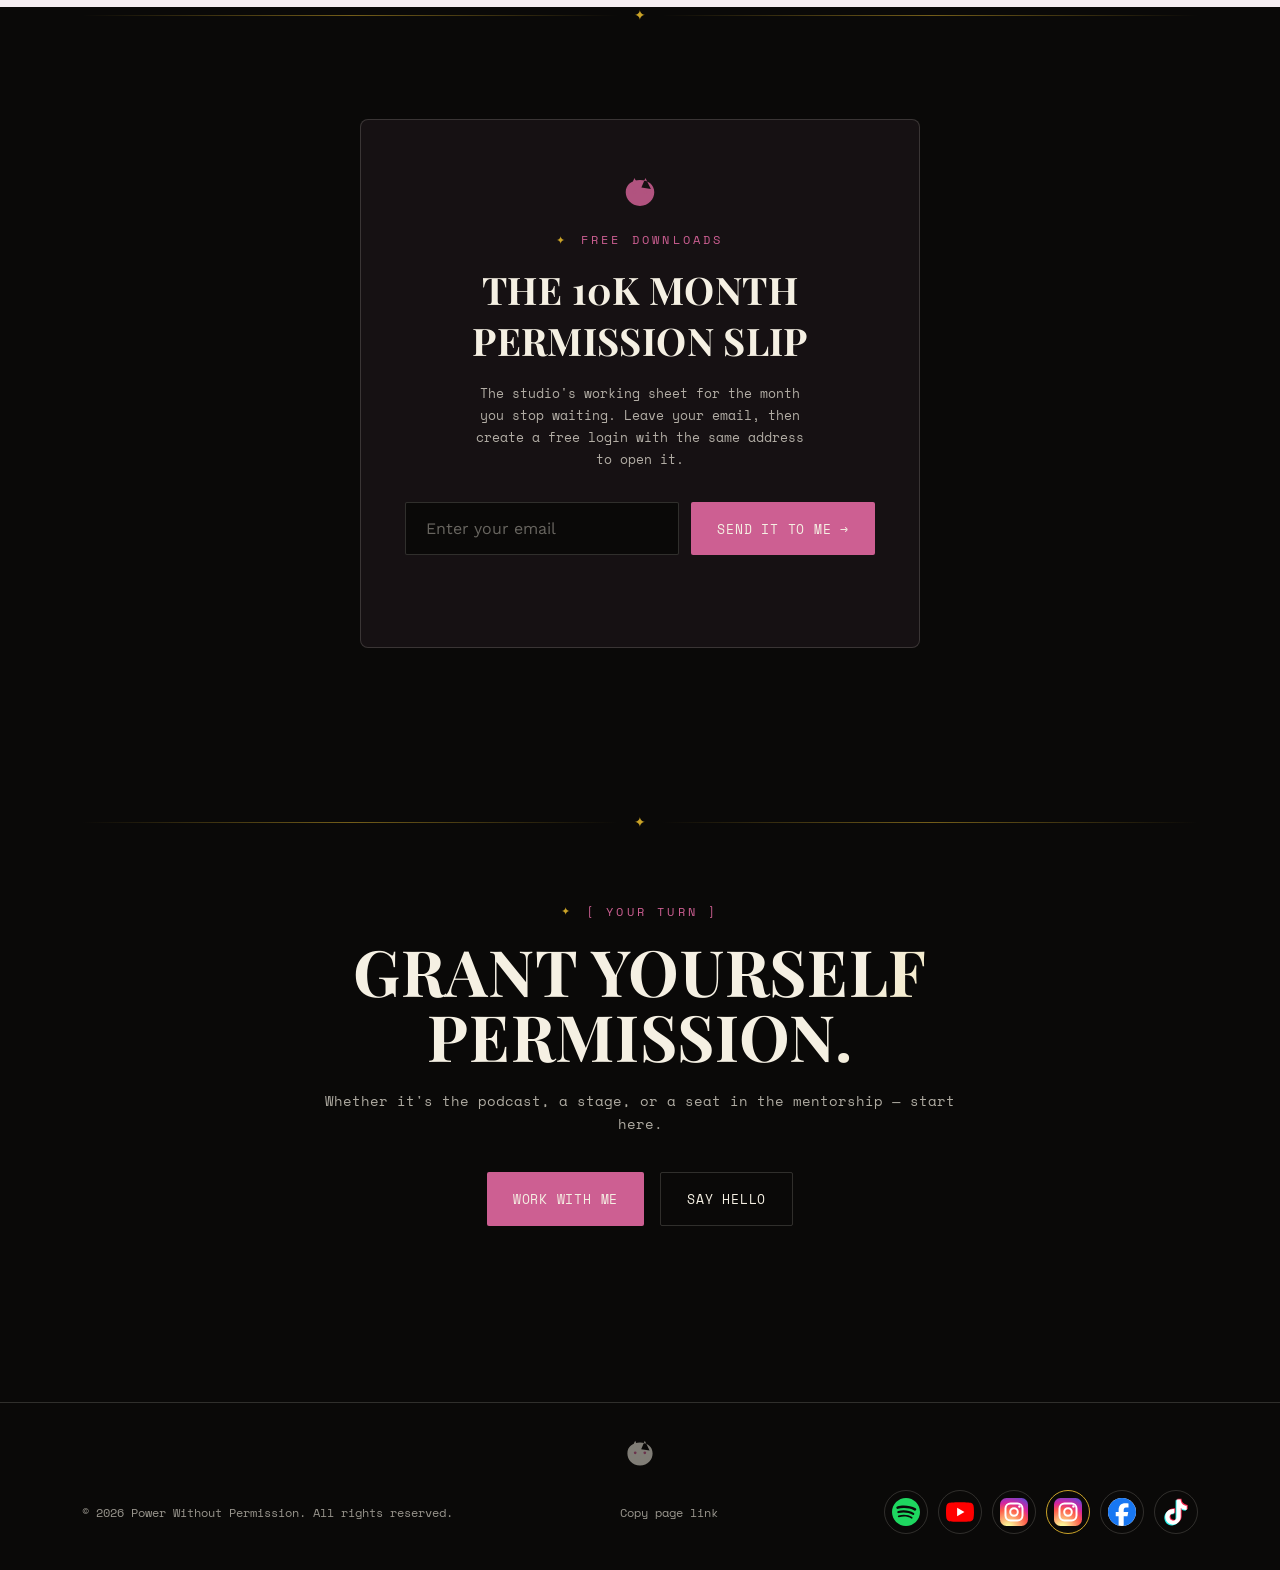
==== commit f8606a3d: "Highlight the manifesto in pink as you scroll. Those four paragraphs pick up a pink marker, and the " ====
--- a/index.html
+++ b/index.html
@@ -513,6 +513,28 @@
       max-width: 60ch;
       color: rgba(26, 22, 15, 0.82);
       margin: 0 0 16px;
+    }
+
+    .mark-story p {
+      font-size: 18.5px;
+      line-height: 2.05;
+      color: rgba(33, 16, 25, 0.8);
+    }
+
+    .mark-word {
+      background-image: linear-gradient(#f48cbf, #f48cbf);
+      background-repeat: no-repeat;
+      background-position: 0 0.42em;
+      background-size: 0% 1.05em;
+      border-radius: 0.12em;
+      transition: background-size .5s ease, font-weight .3s ease, font-size .3s ease, color .3s ease;
+    }
+
+    .mark-word.is-lit {
+      background-size: 100% 1.05em;
+      font-weight: 700;
+      font-size: 1.08em;
+      color: #211019;
     }
 
     .stat-row {
@@ -2653,18 +2675,24 @@
           <div class="stamp-label" style="color:var(--stamp-red); margin-bottom:24px;">[ THE MANIFESTO ]</div>
           <blockquote>"I stopped waiting to be picked. So did every client who's hit their first 10K month with me."
           </blockquote>
-          <p>My journey started in network marketing, as a mum who just needed to build an income for my son, who has a
-            disability. There was no five-year plan — I simply needed to find a way to provide for him, on my own terms,
-            without waiting for someone to hand me permission to do it.</p>
-          <p>That need turned into a business, and that business turned into a personal brand. Along the way I've grown
-            into a law student, a speaker, and the owner and host of my own podcast — not because I followed a
-            traditional path, but because I built the one that actually worked for my life.</p>
-          <p>I'm also a survivor of sexual assault. That experience is part of why I built what I've built — I know what
-            it feels like to have power taken from you, and I know what it takes to claim it back. It's shaped how I
-            show up as a coach, a speaker, and an advocate for people rebuilding on their own terms.</p>
-          <p>Power Without Permission is that philosophy in one line: you don't need the perfect qualification, the
-            perfect timing, or someone else's approval to start. You need to move. That's what I help my clients do —
-            turn what they already have into consistent, unstoppable growth.</p>
+          <div class="mark-story">
+            <p>My journey started in network marketing, as a mum who just needed to build an income for my son, who has
+              a
+              disability. There was no five-year plan — I simply needed to find a way to provide for him, on my own
+              terms,
+              without waiting for someone to hand me permission to do it.</p>
+            <p>That need turned into a business, and that business turned into a personal brand. Along the way I've
+              grown
+              into a law student, a speaker, and the owner and host of my own podcast — not because I followed a
+              traditional path, but because I built the one that actually worked for my life.</p>
+            <p>I'm also a survivor of sexual assault. That experience is part of why I built what I've built — I know
+              what
+              it feels like to have power taken from you, and I know what it takes to claim it back. It's shaped how I
+              show up as a coach, a speaker, and an advocate for people rebuilding on their own terms.</p>
+            <p>Power Without Permission is that philosophy in one line: you don't need the perfect qualification, the
+              perfect timing, or someone else's approval to start. You need to move. That's what I help my clients do —
+              turn what they already have into consistent, unstoppable growth.</p>
+          </div>
           <div class="stat-row" id="statRow">
             <div class="stat-box"><span class="num">3</span><span class="lbl">Mentorship paths</span></div>
             <div class="stat-box"><span class="num">24hr</span><span class="lbl">Reply window</span></div>
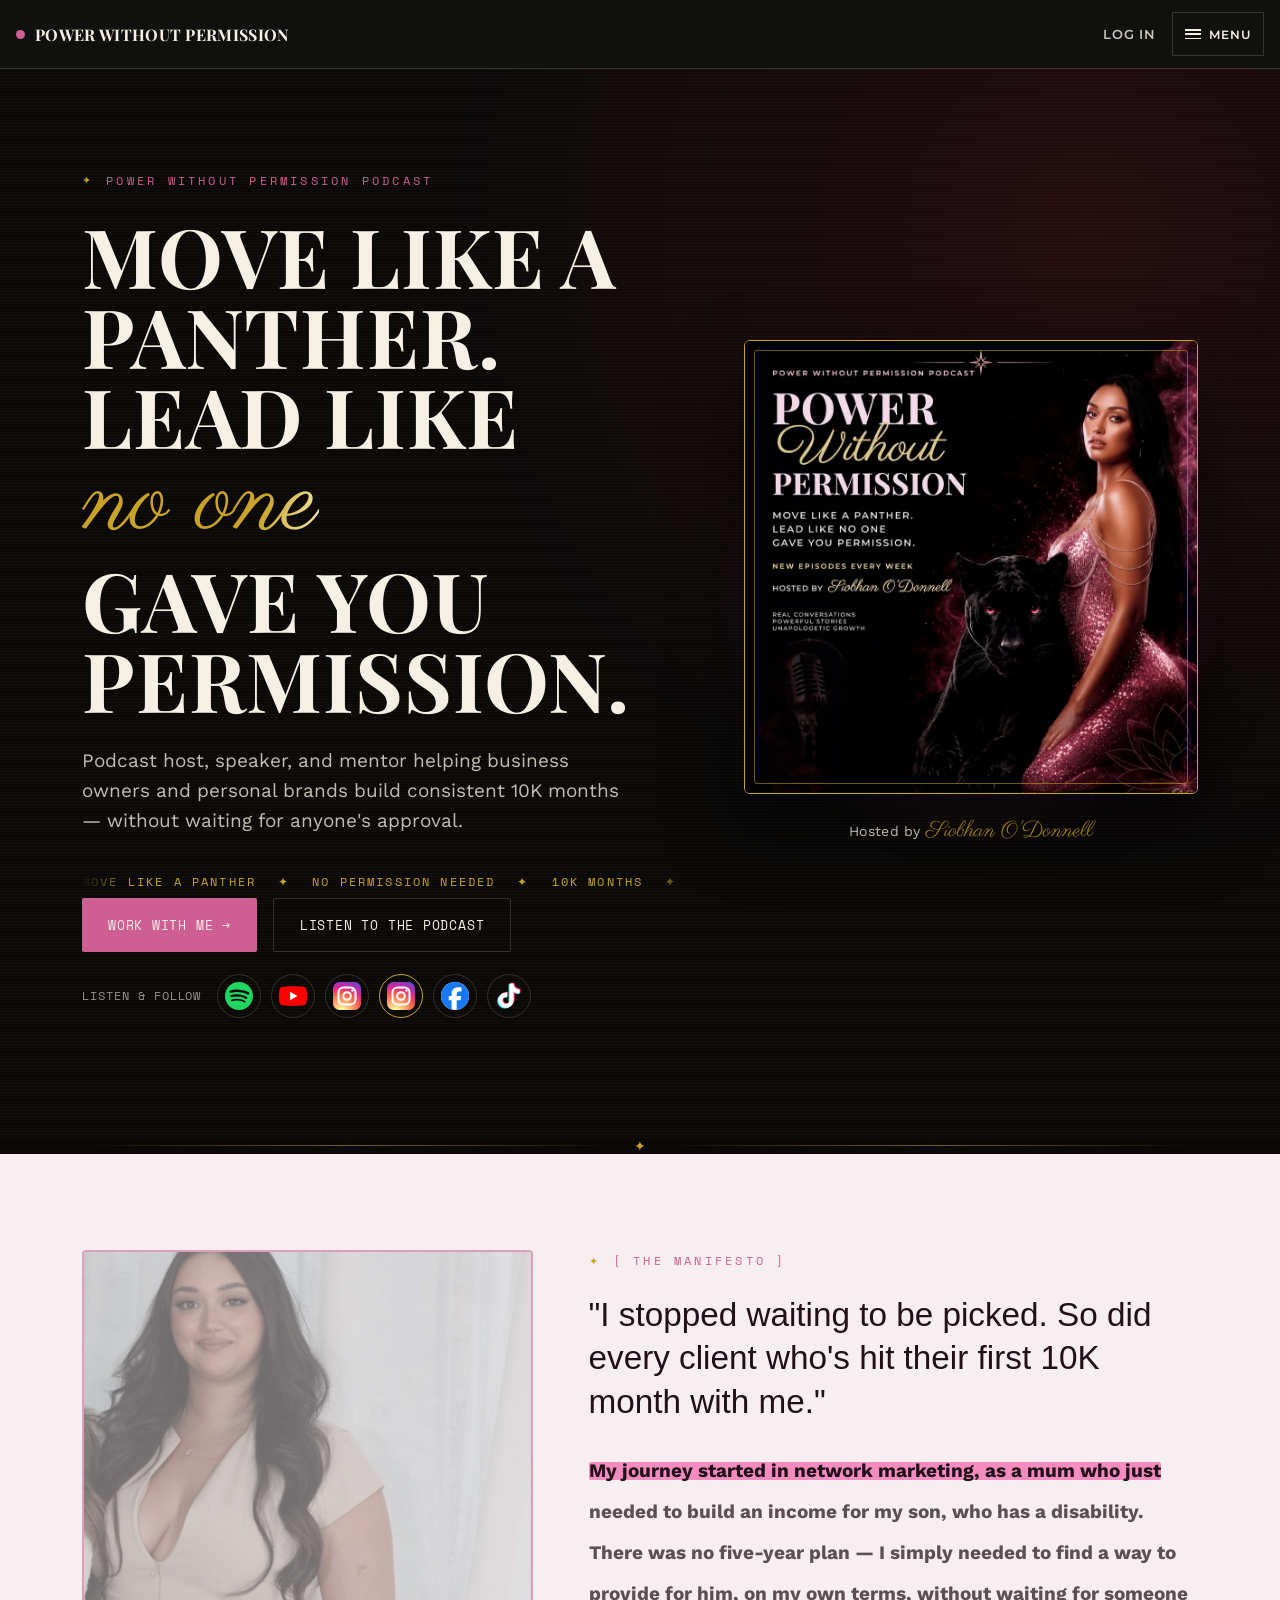
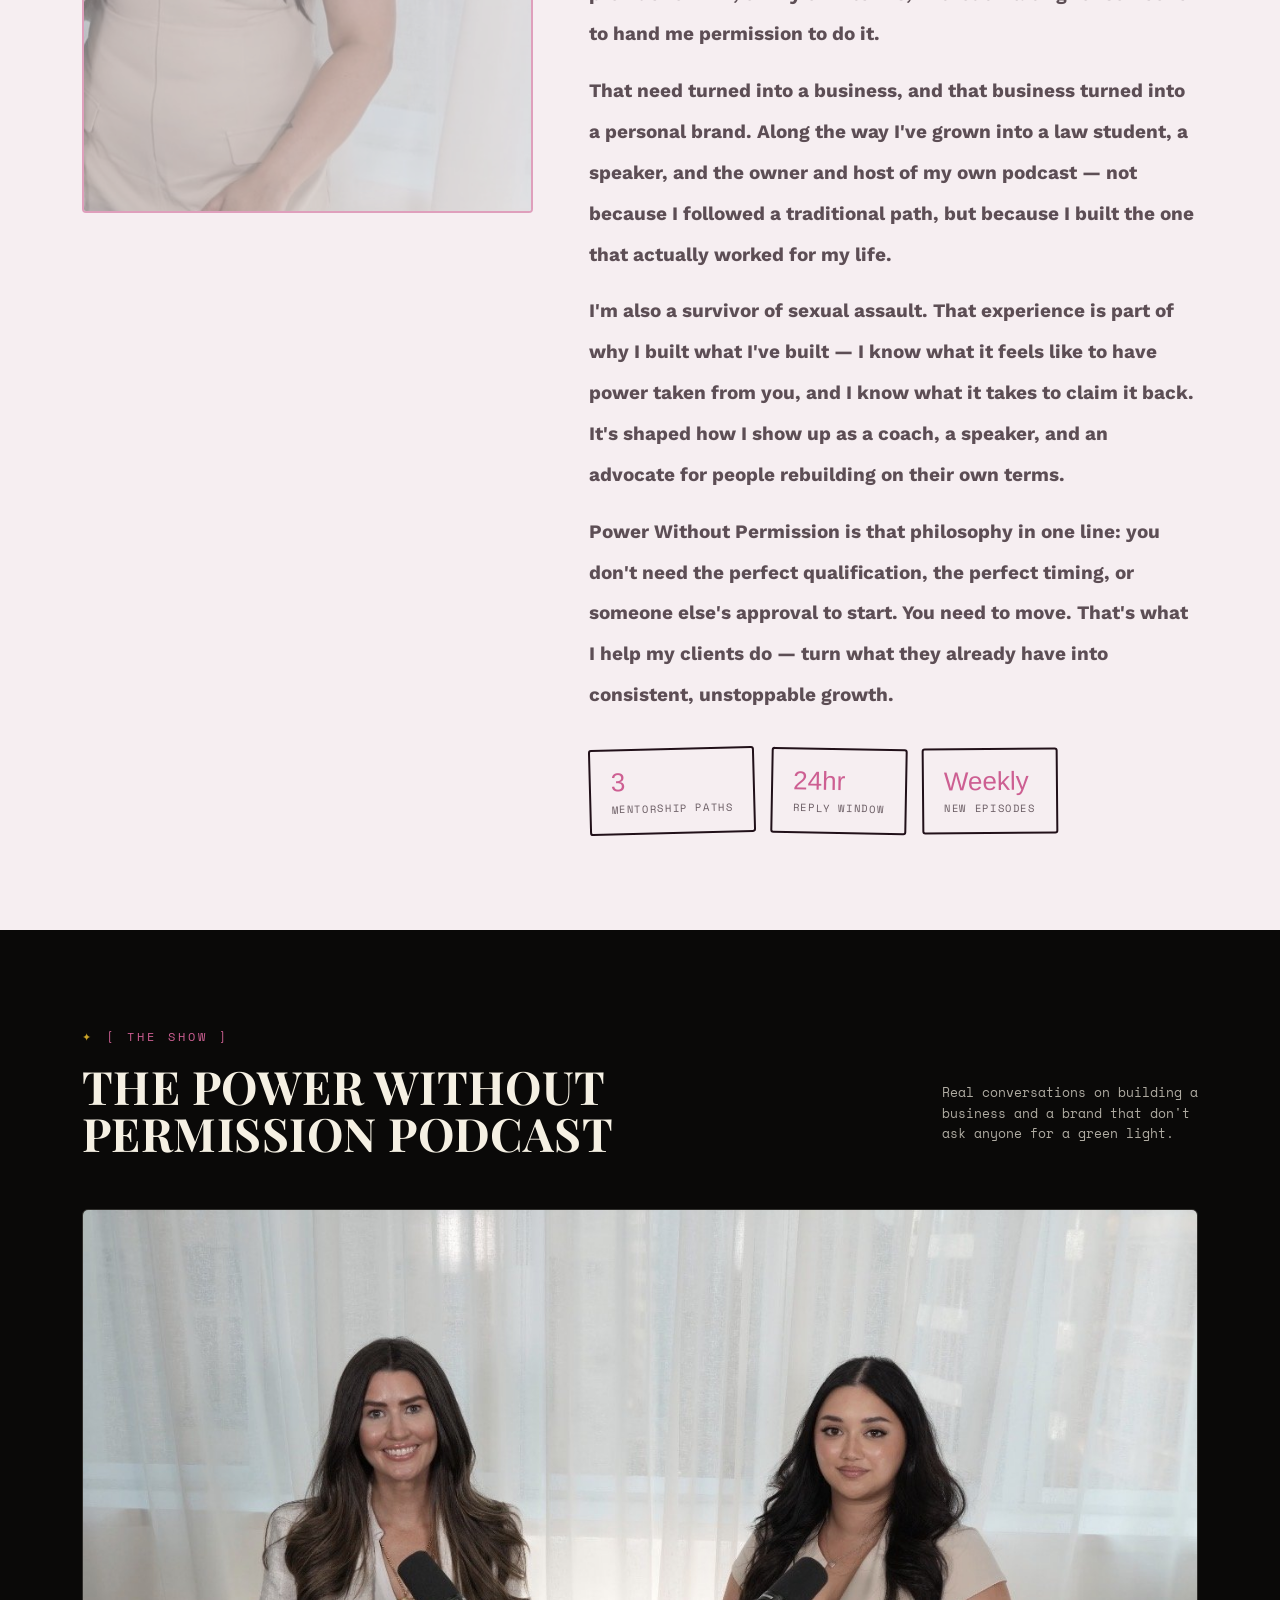
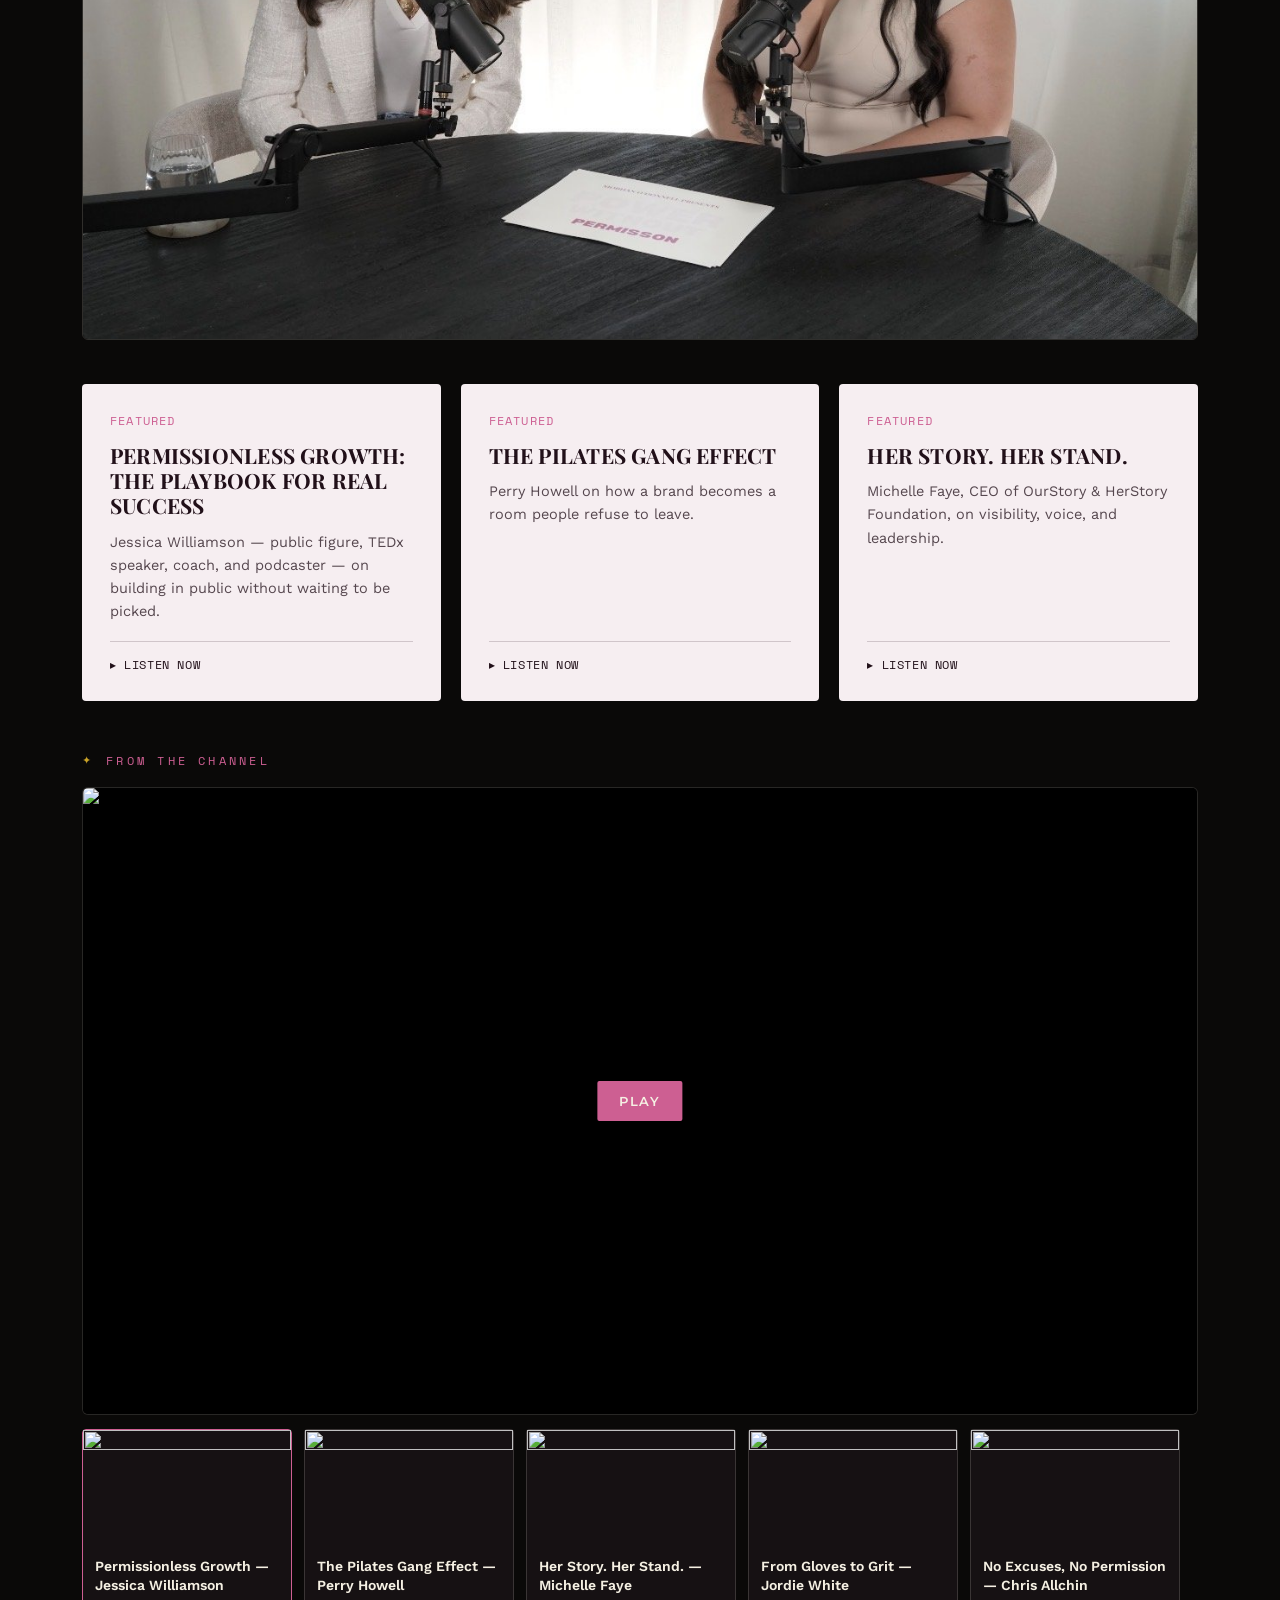
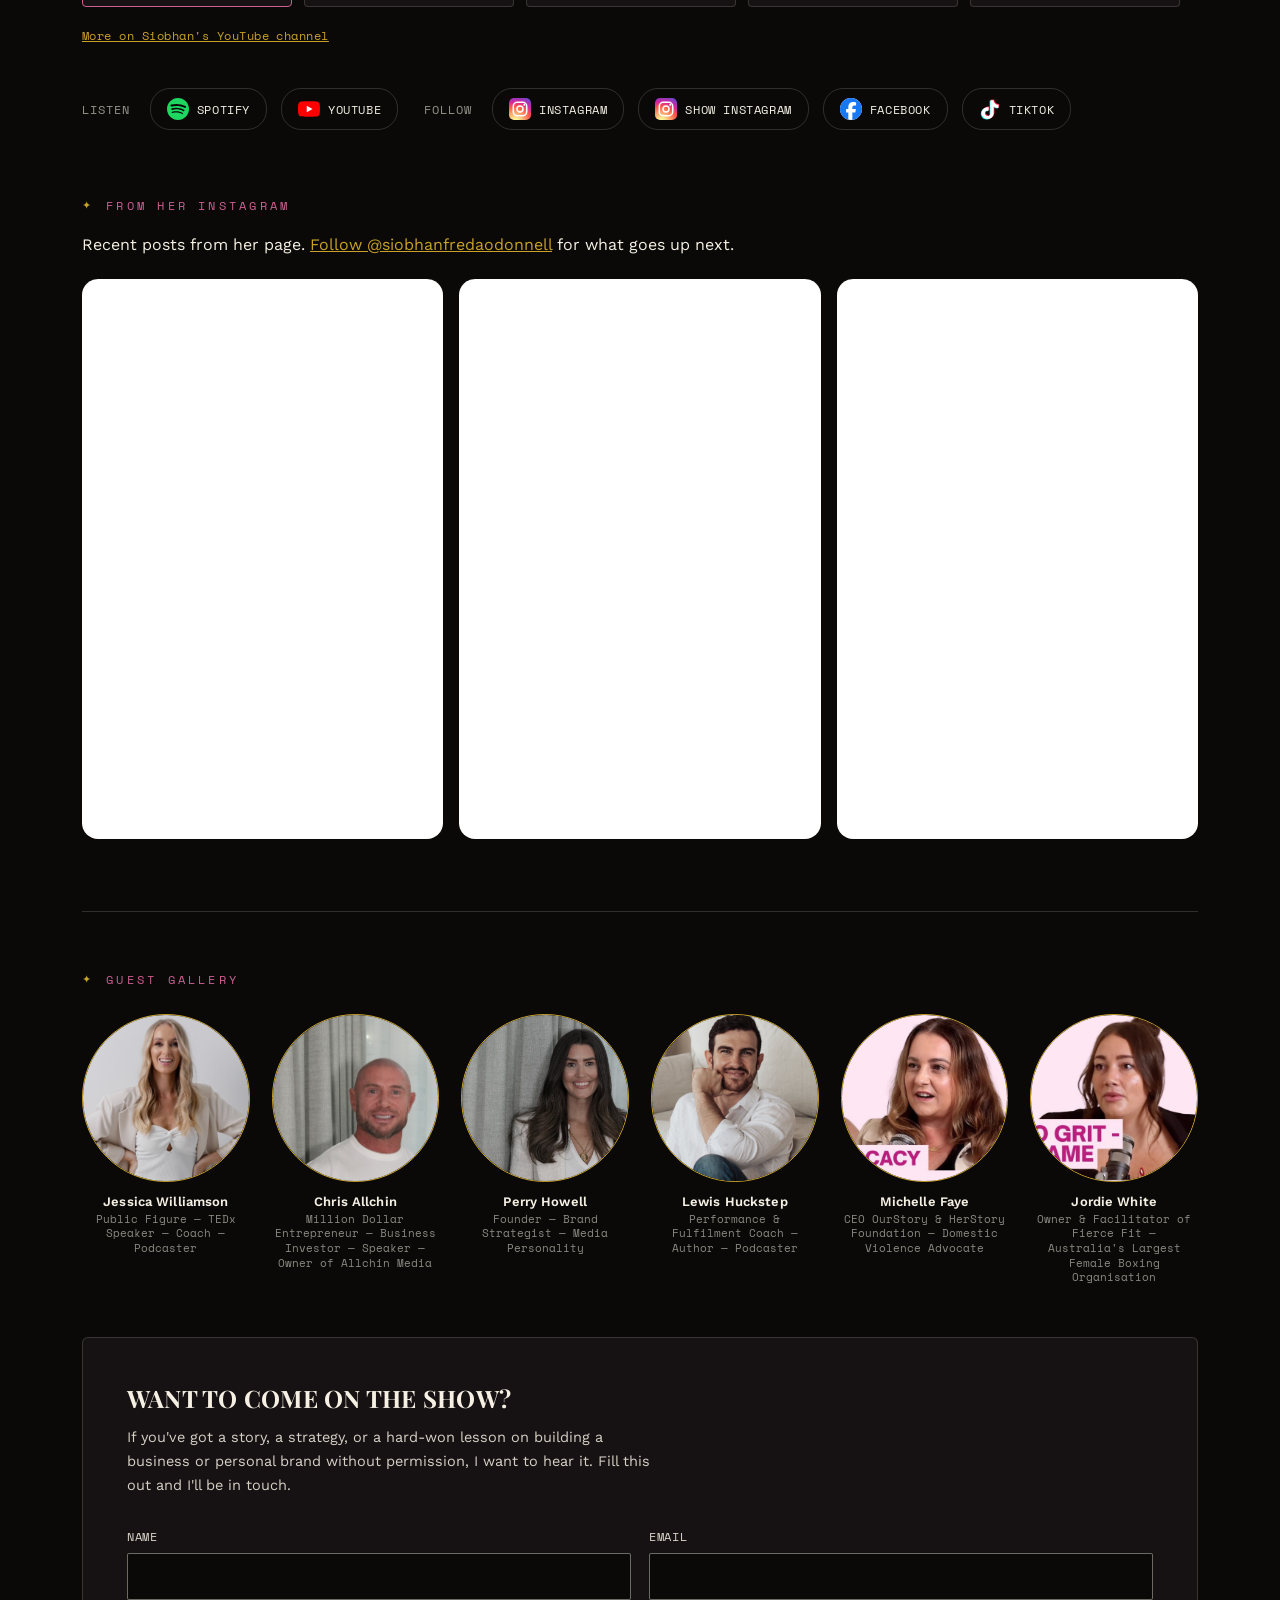
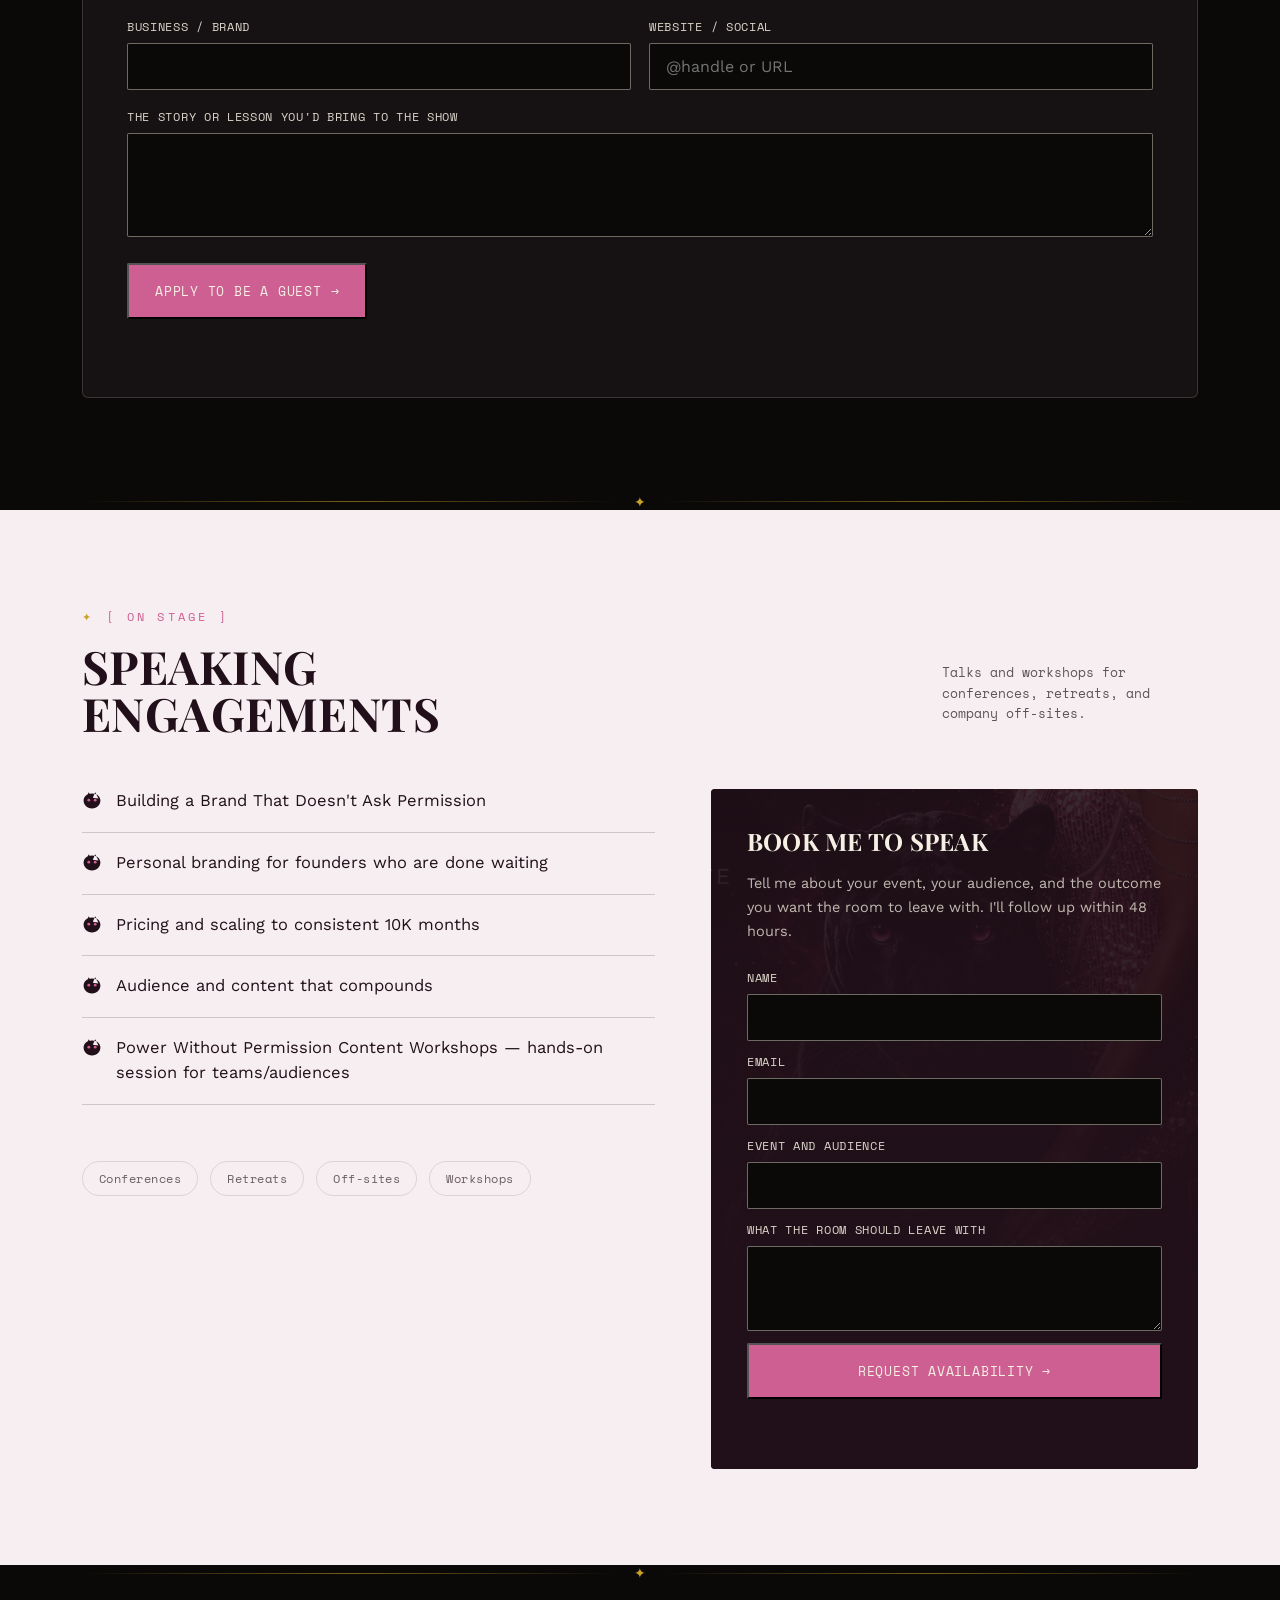
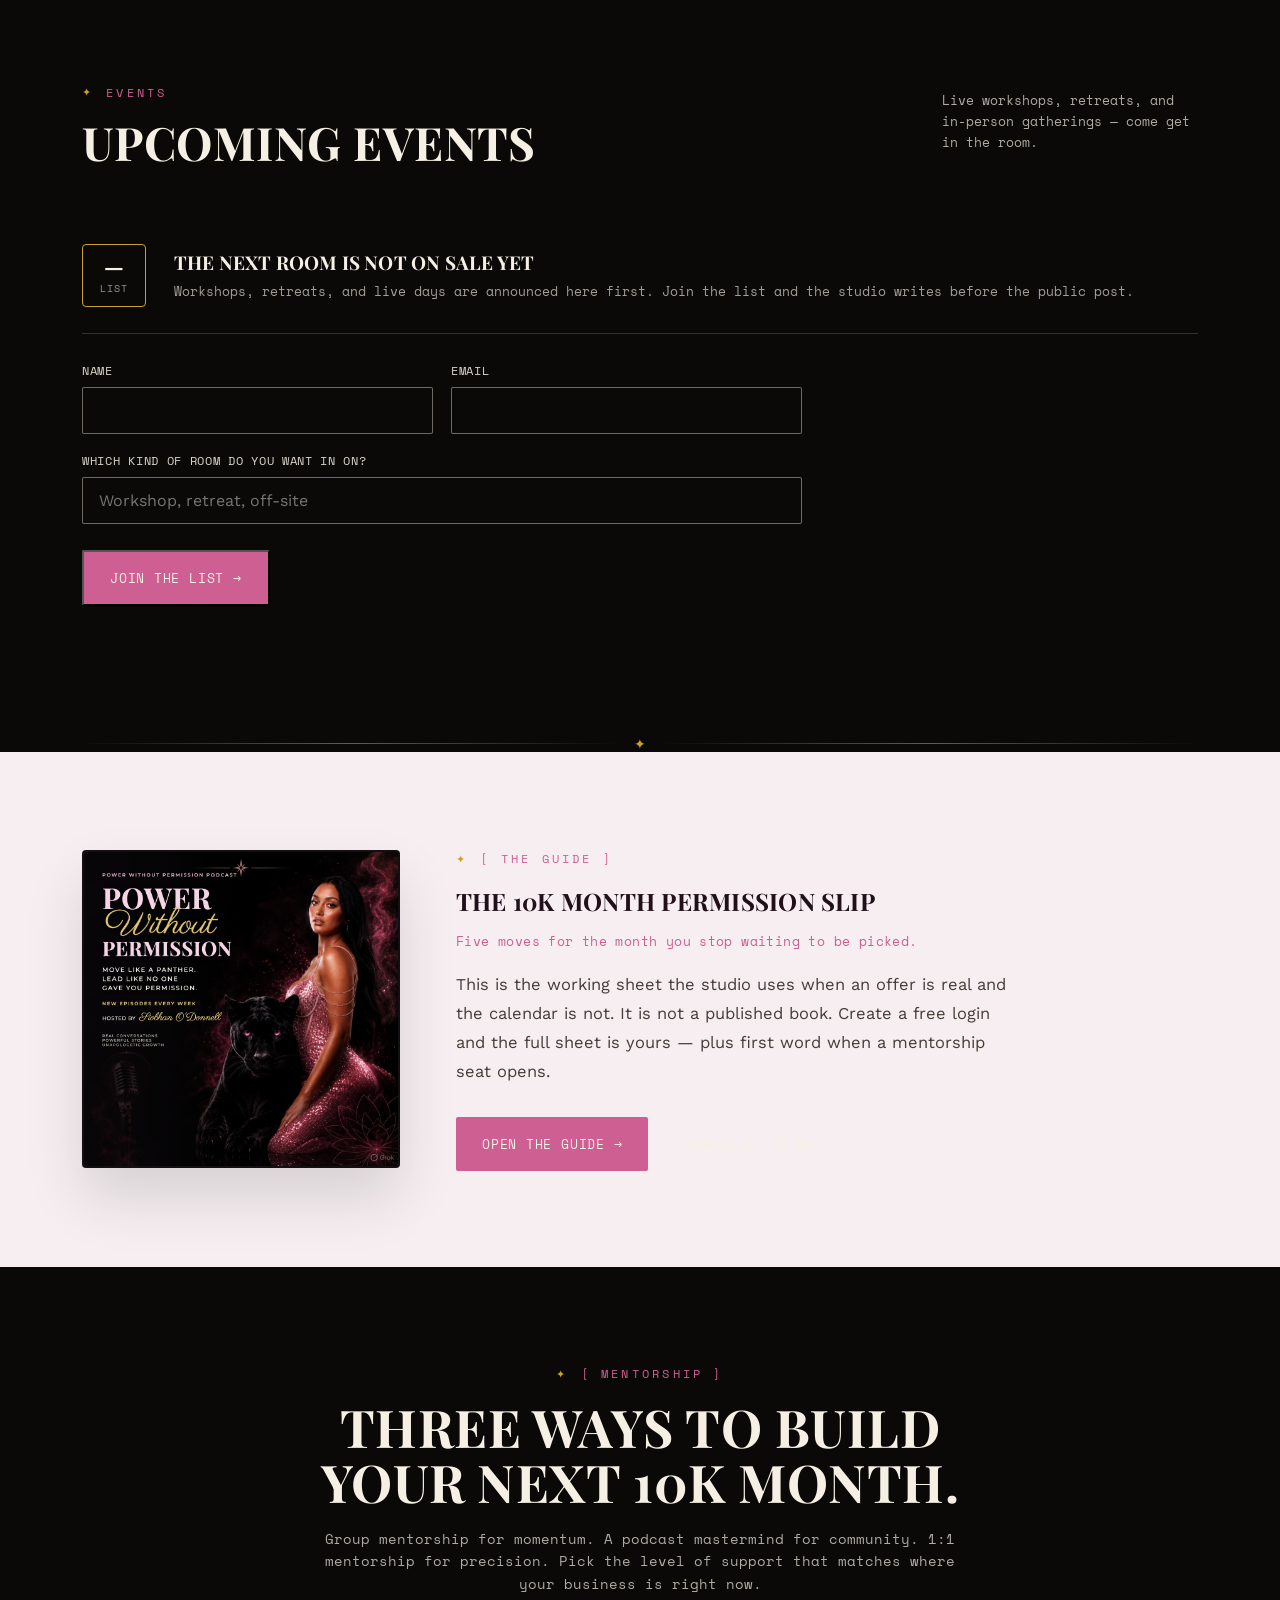
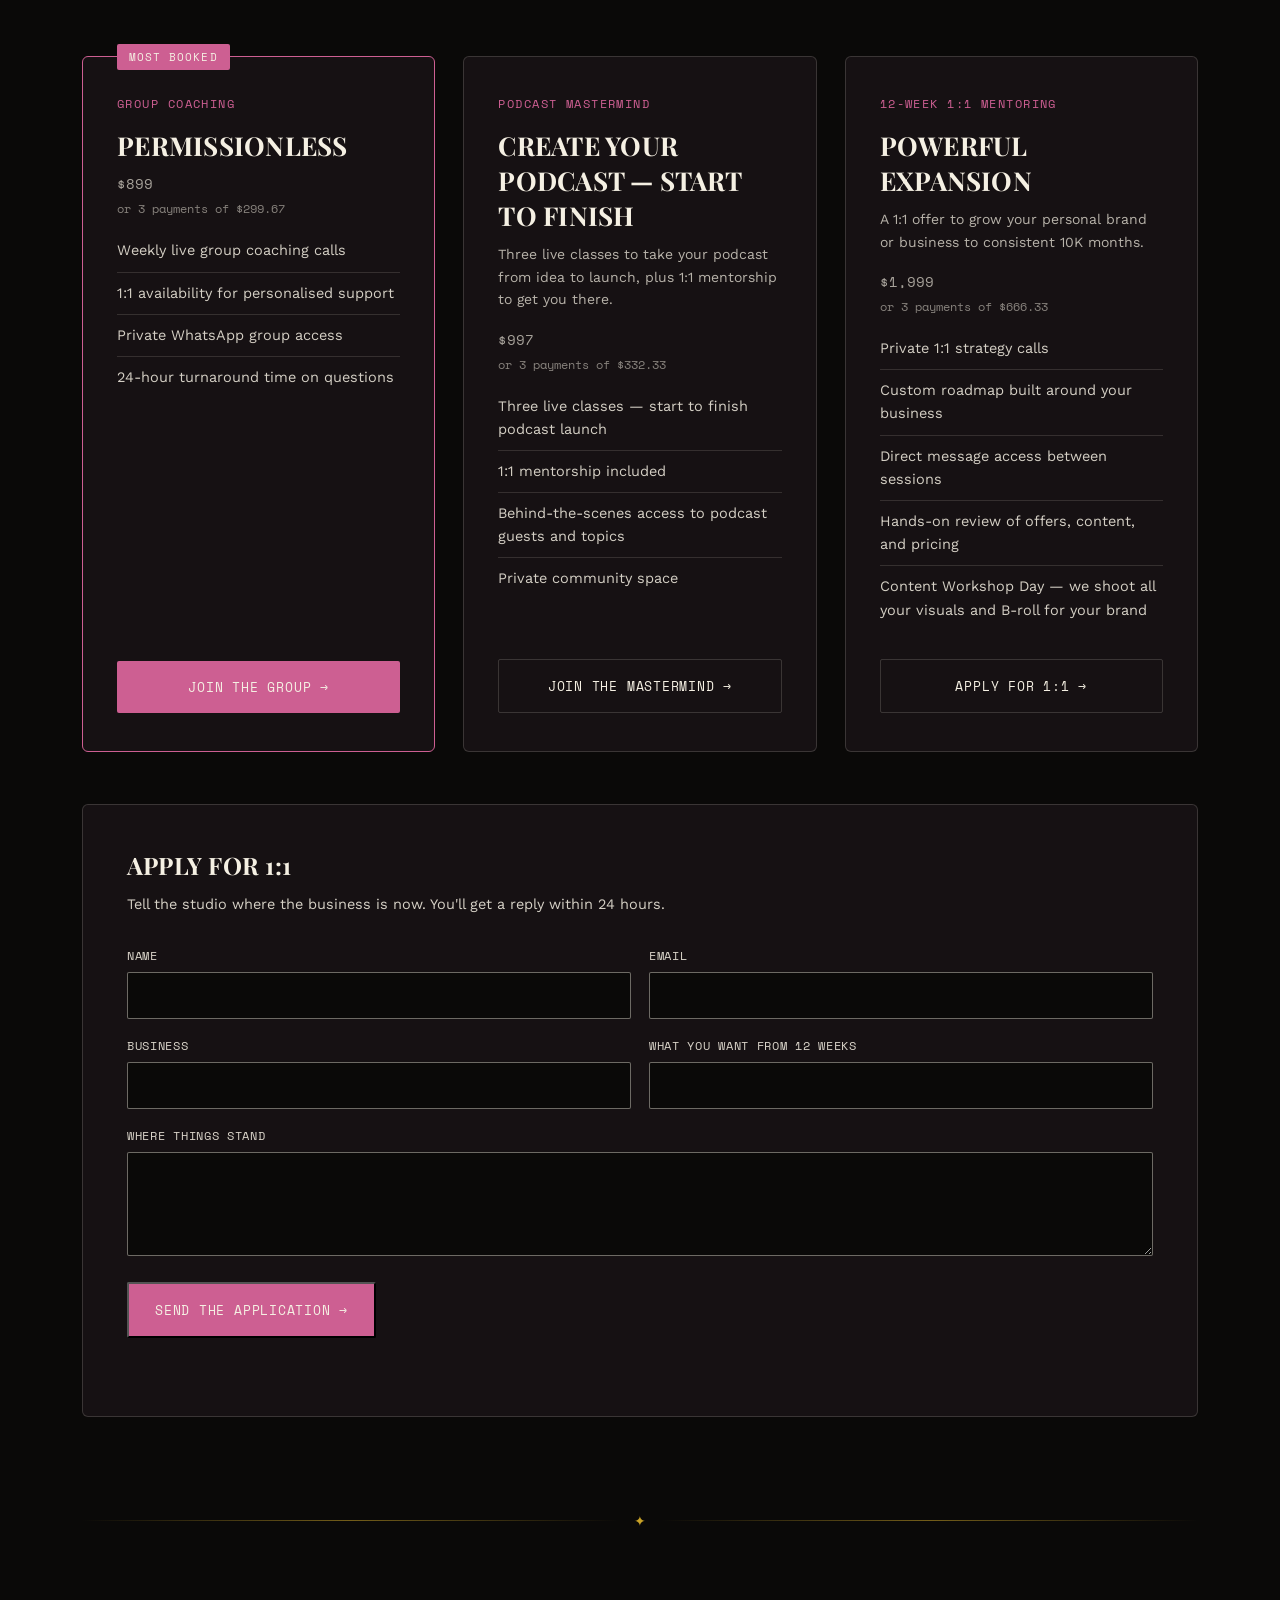
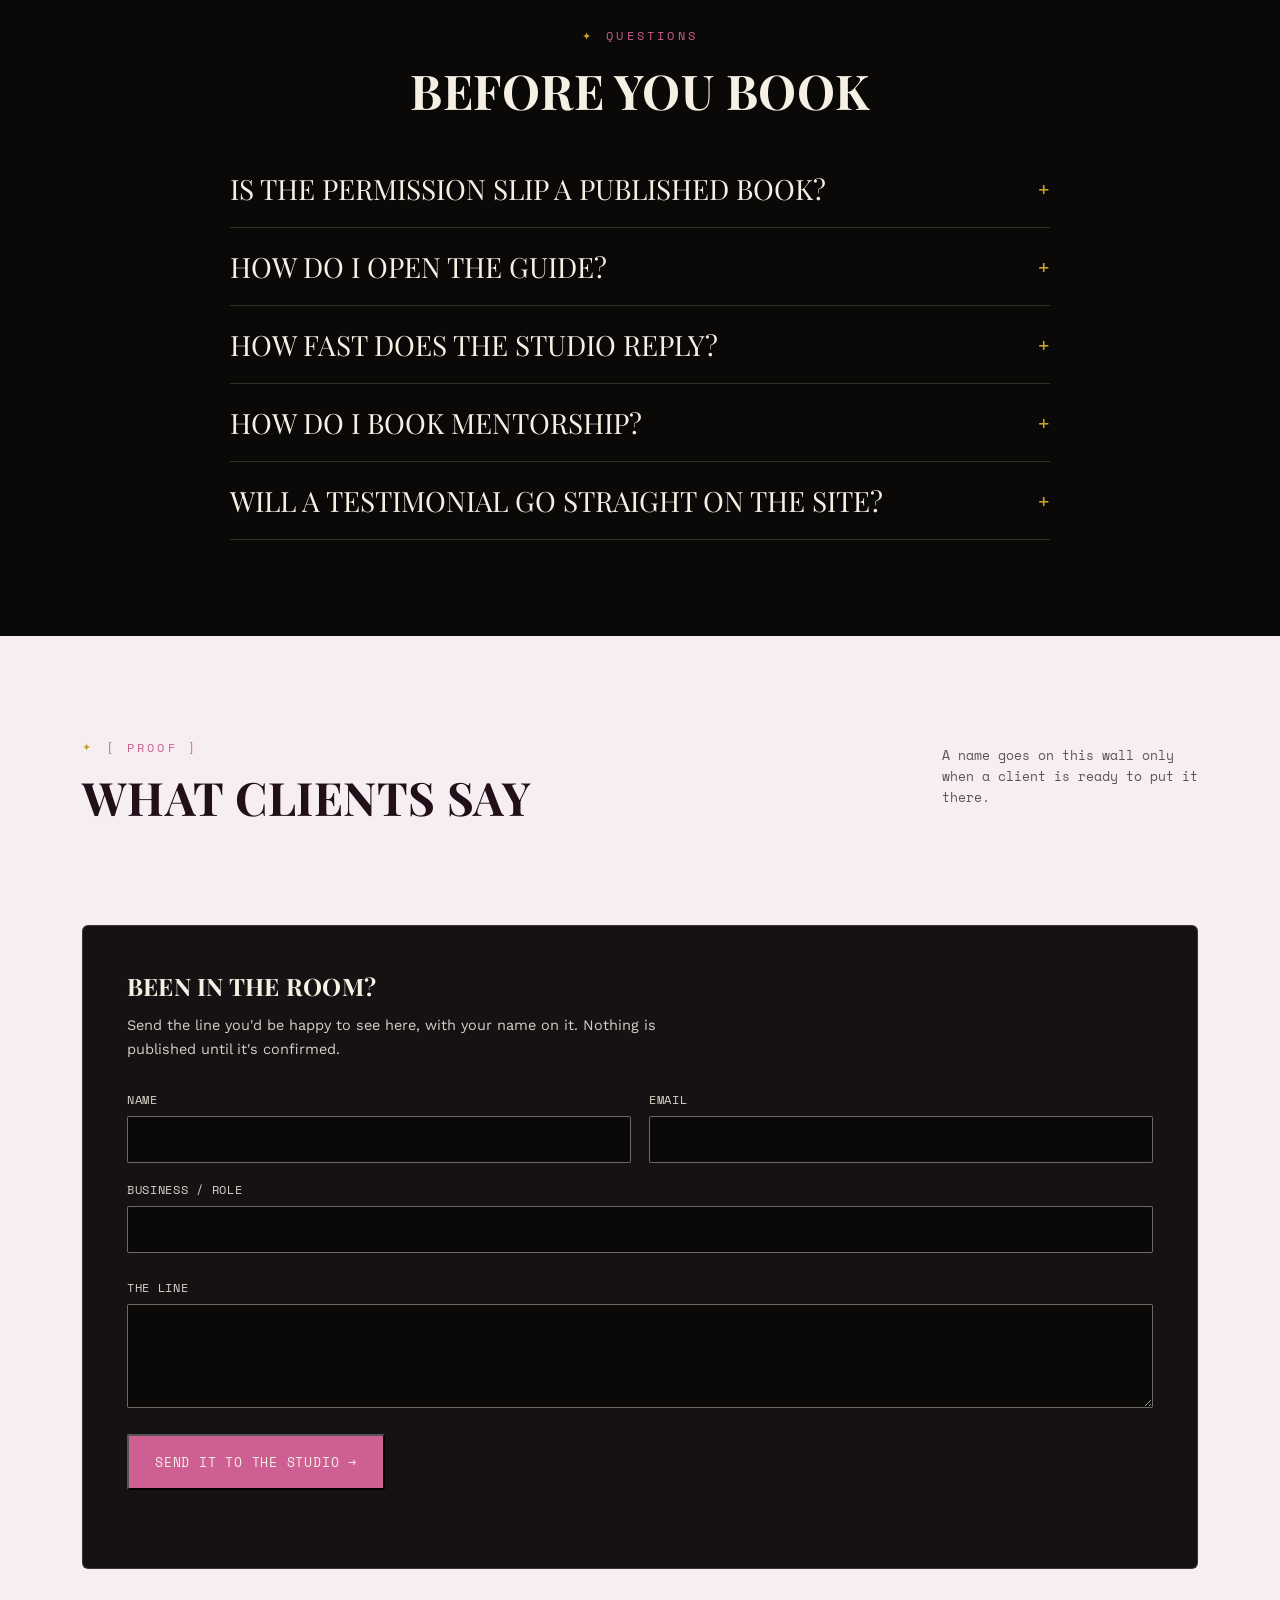
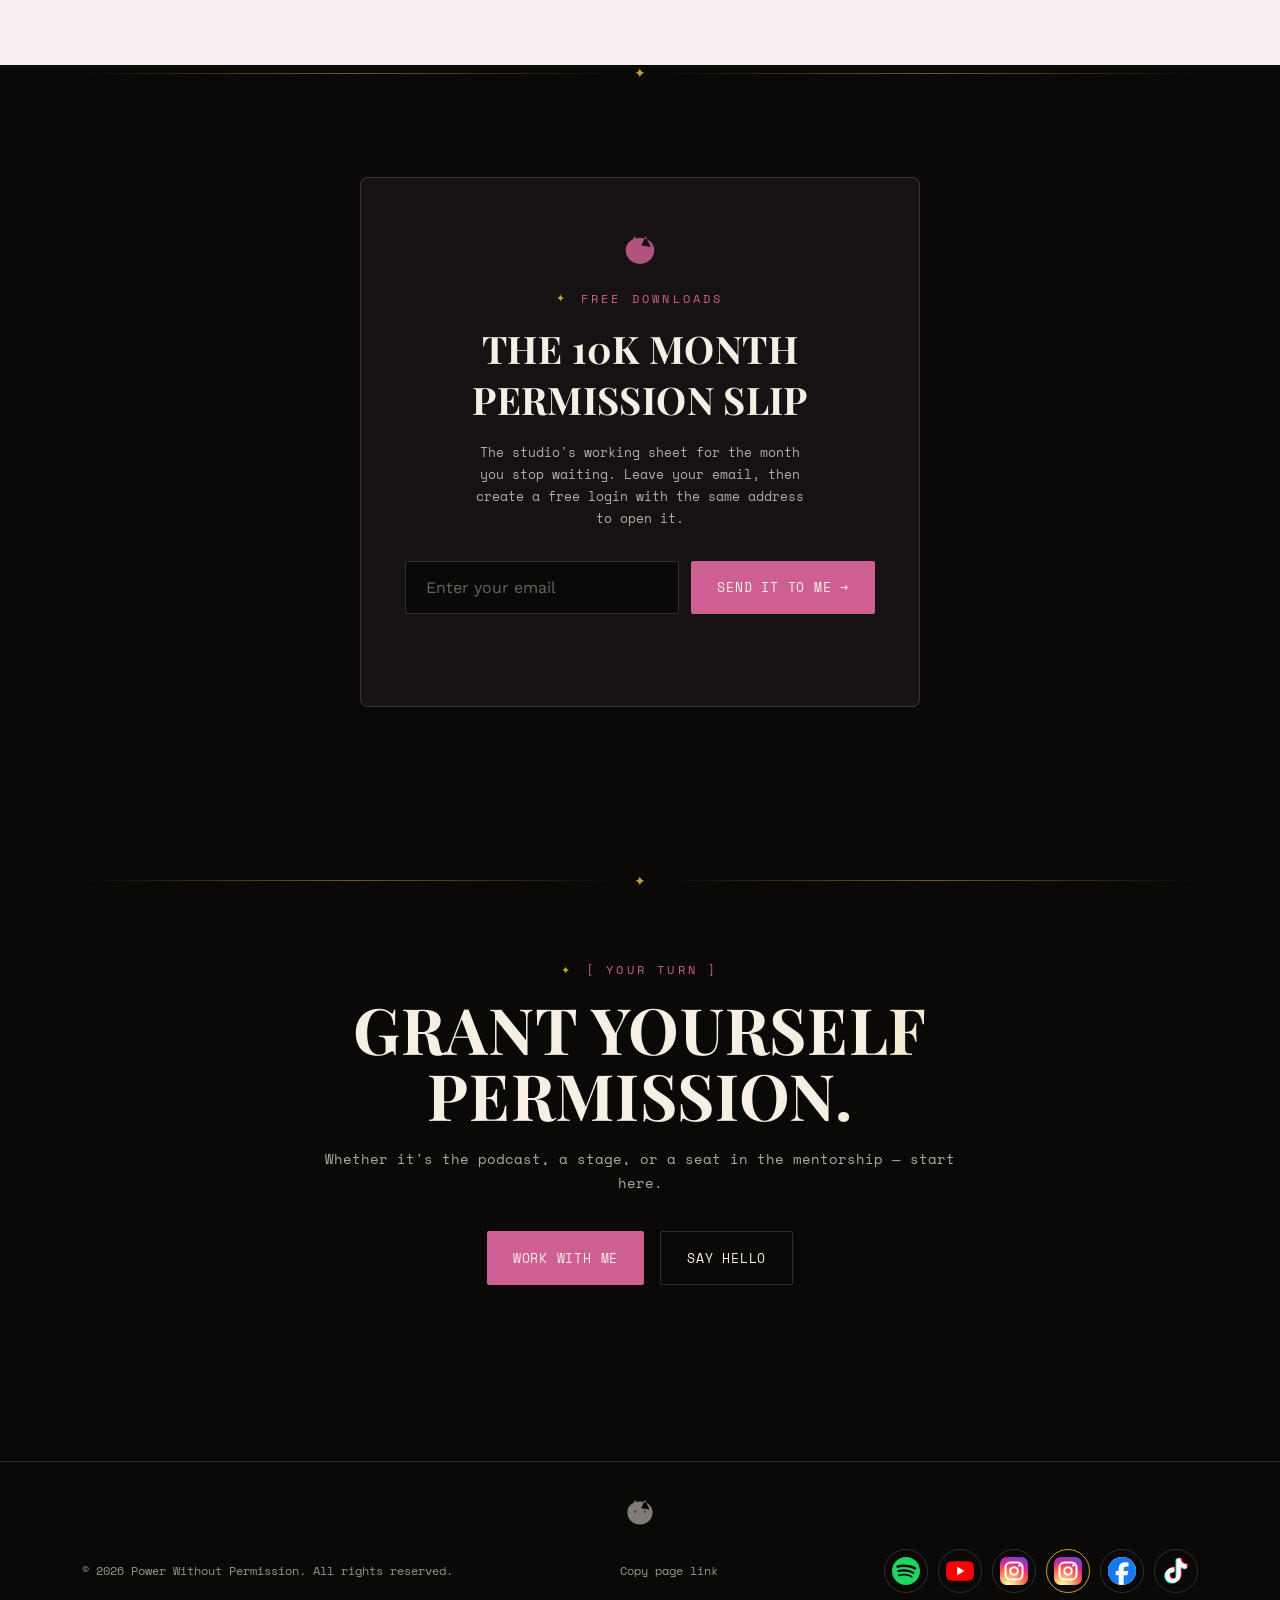
==== commit 9b8dd745: "Sweep the manifesto highlighter left to right at a reading pace." ====
--- a/index.html
+++ b/index.html
@@ -515,26 +515,40 @@
       margin: 0 0 16px;
     }
 
+    .mark-story {
+      position: relative;
+    }
+
     .mark-story p {
-      font-size: 18.5px;
-      line-height: 2.05;
-      color: rgba(33, 16, 25, 0.8);
+      font-size: 19px;
+      line-height: 2.15;
+      font-weight: 700;
+      color: rgba(33, 16, 25, 0.72);
     }
 
     .mark-word {
-      background-image: linear-gradient(#f48cbf, #f48cbf);
-      background-repeat: no-repeat;
-      background-position: 0 0.42em;
-      background-size: 0% 1.05em;
-      border-radius: 0.12em;
-      transition: background-size .5s ease, font-weight .3s ease, font-size .3s ease, color .3s ease;
+      position: relative;
+      z-index: 1;
     }
 
     .mark-word.is-lit {
-      background-size: 100% 1.05em;
-      font-weight: 700;
-      font-size: 1.08em;
       color: #211019;
+    }
+
+    .mark-bar {
+      position: absolute;
+      z-index: 0;
+      background: #f48cbf;
+      border-radius: 0.16em;
+      transform: scaleX(0);
+      transform-origin: left center;
+      pointer-events: none;
+      transition-property: transform;
+      transition-timing-function: linear;
+    }
+
+    .mark-bar.is-lit {
+      transform: scaleX(1);
     }
 
     .stat-row {
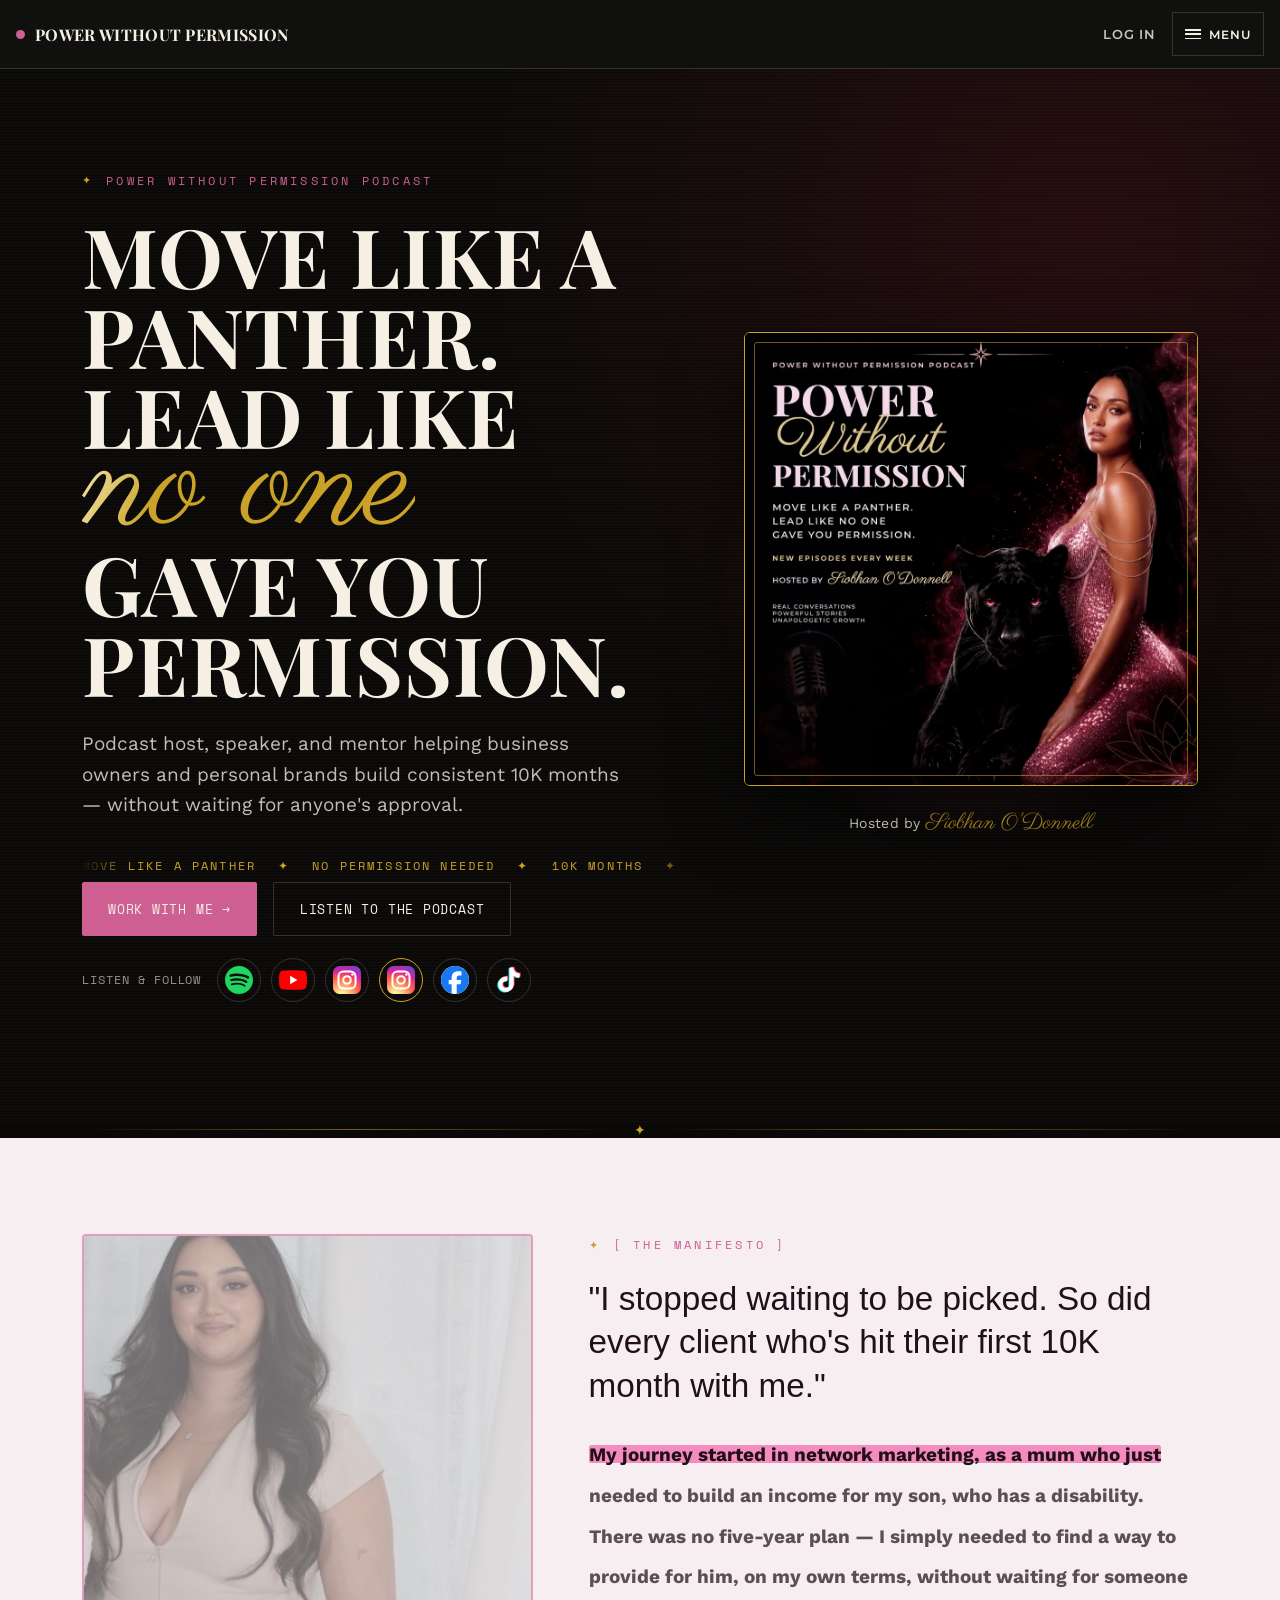
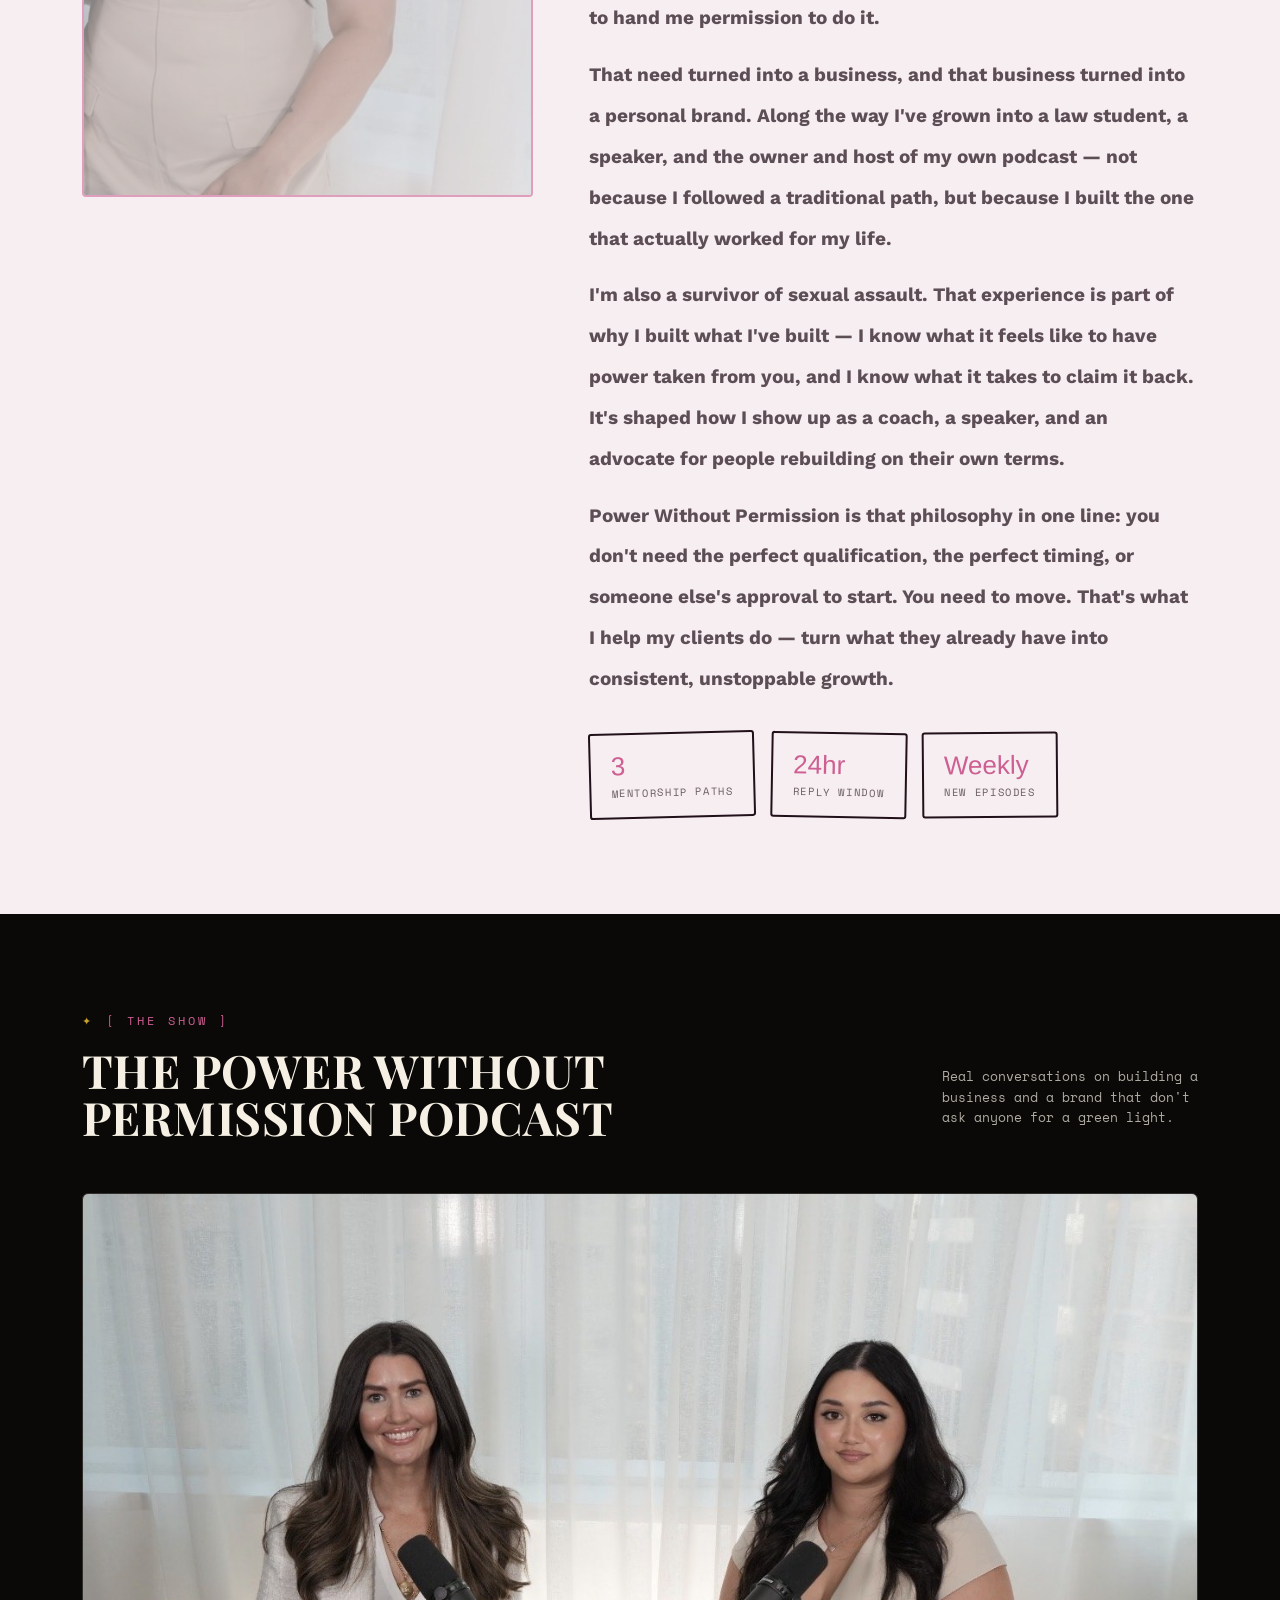
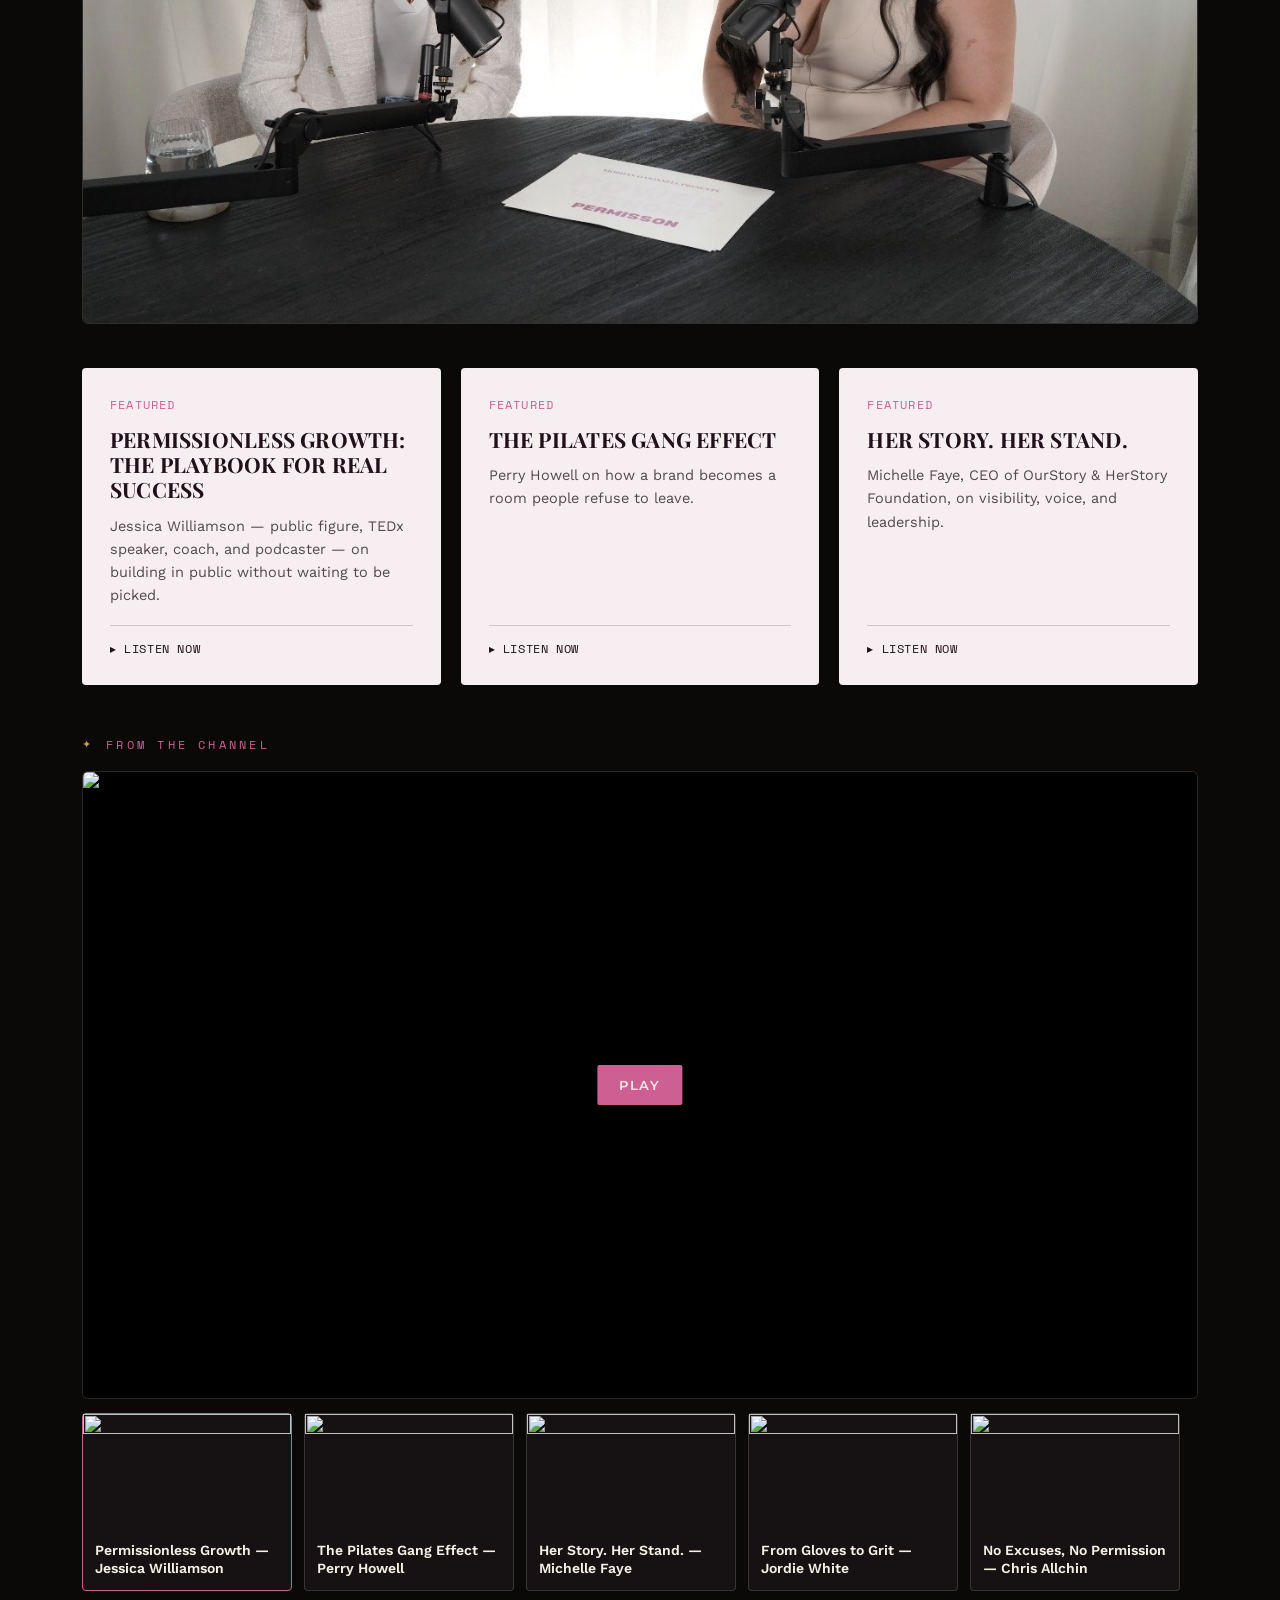
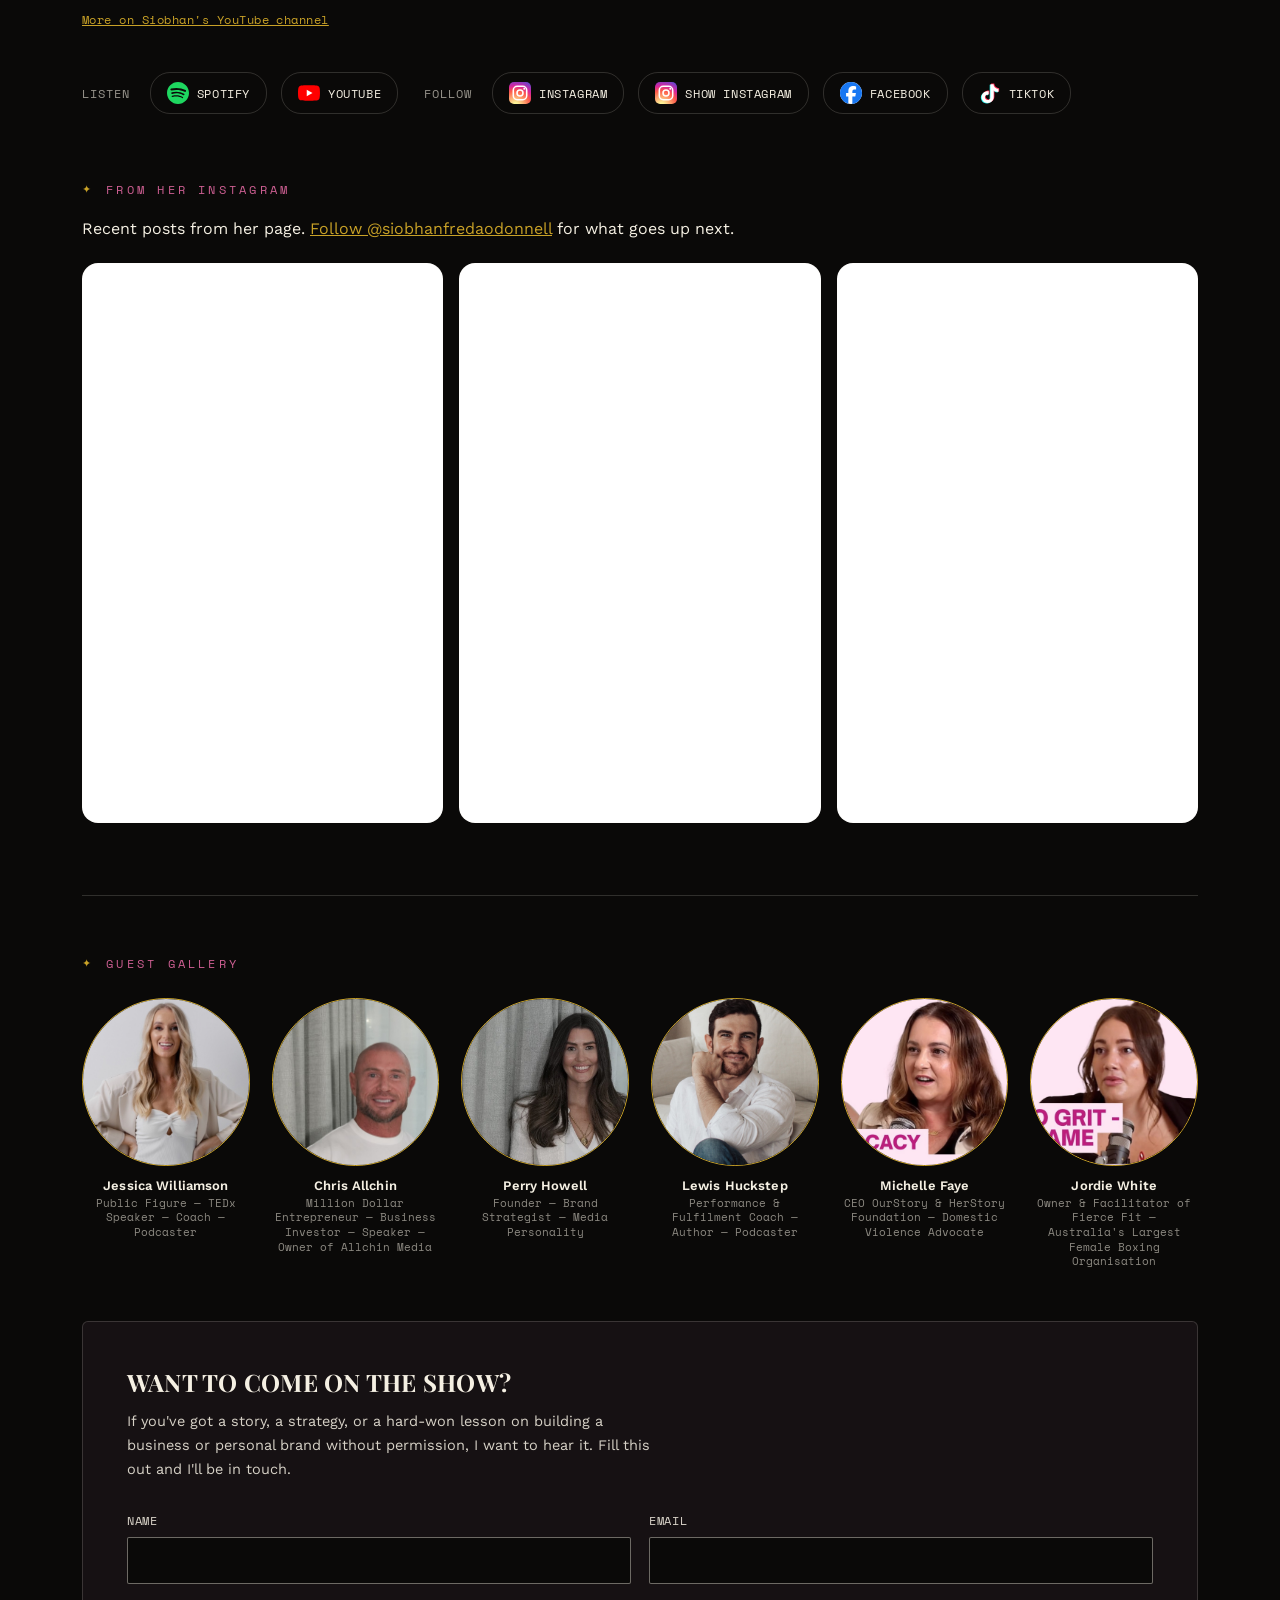
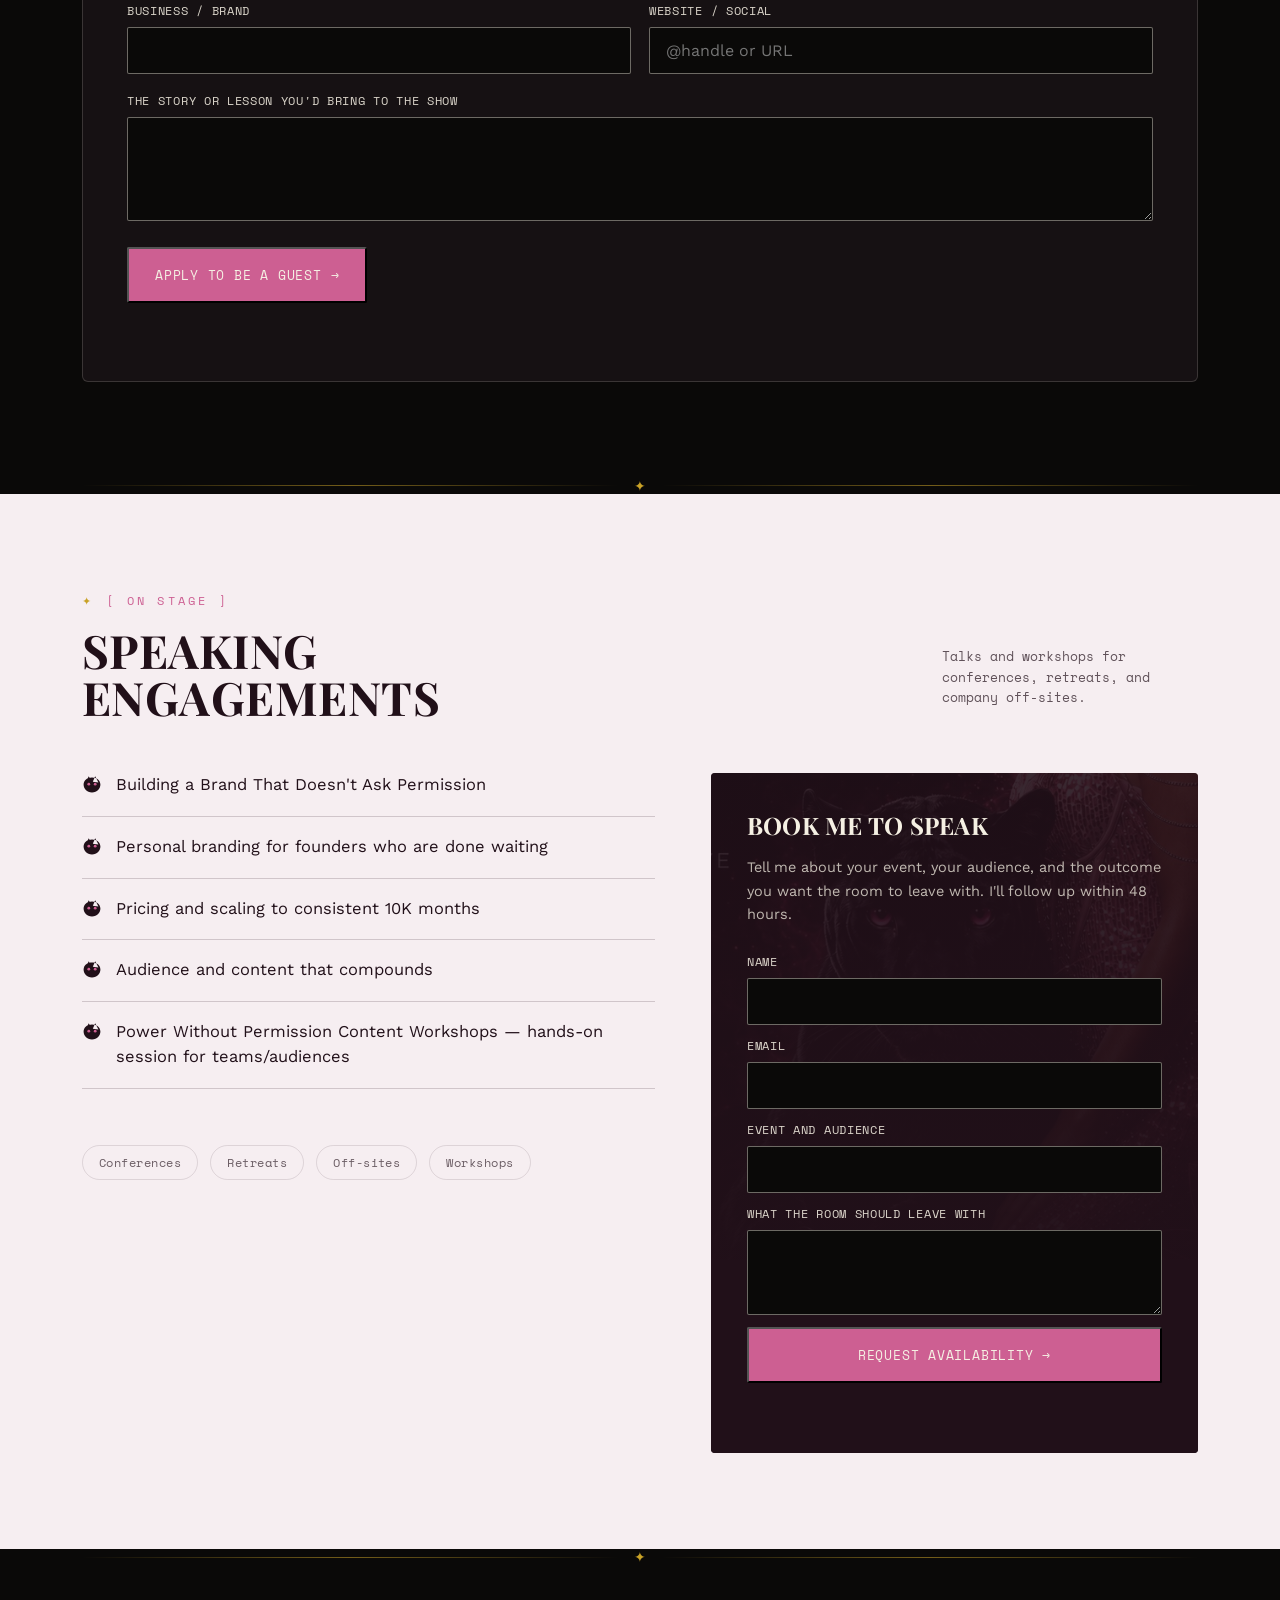
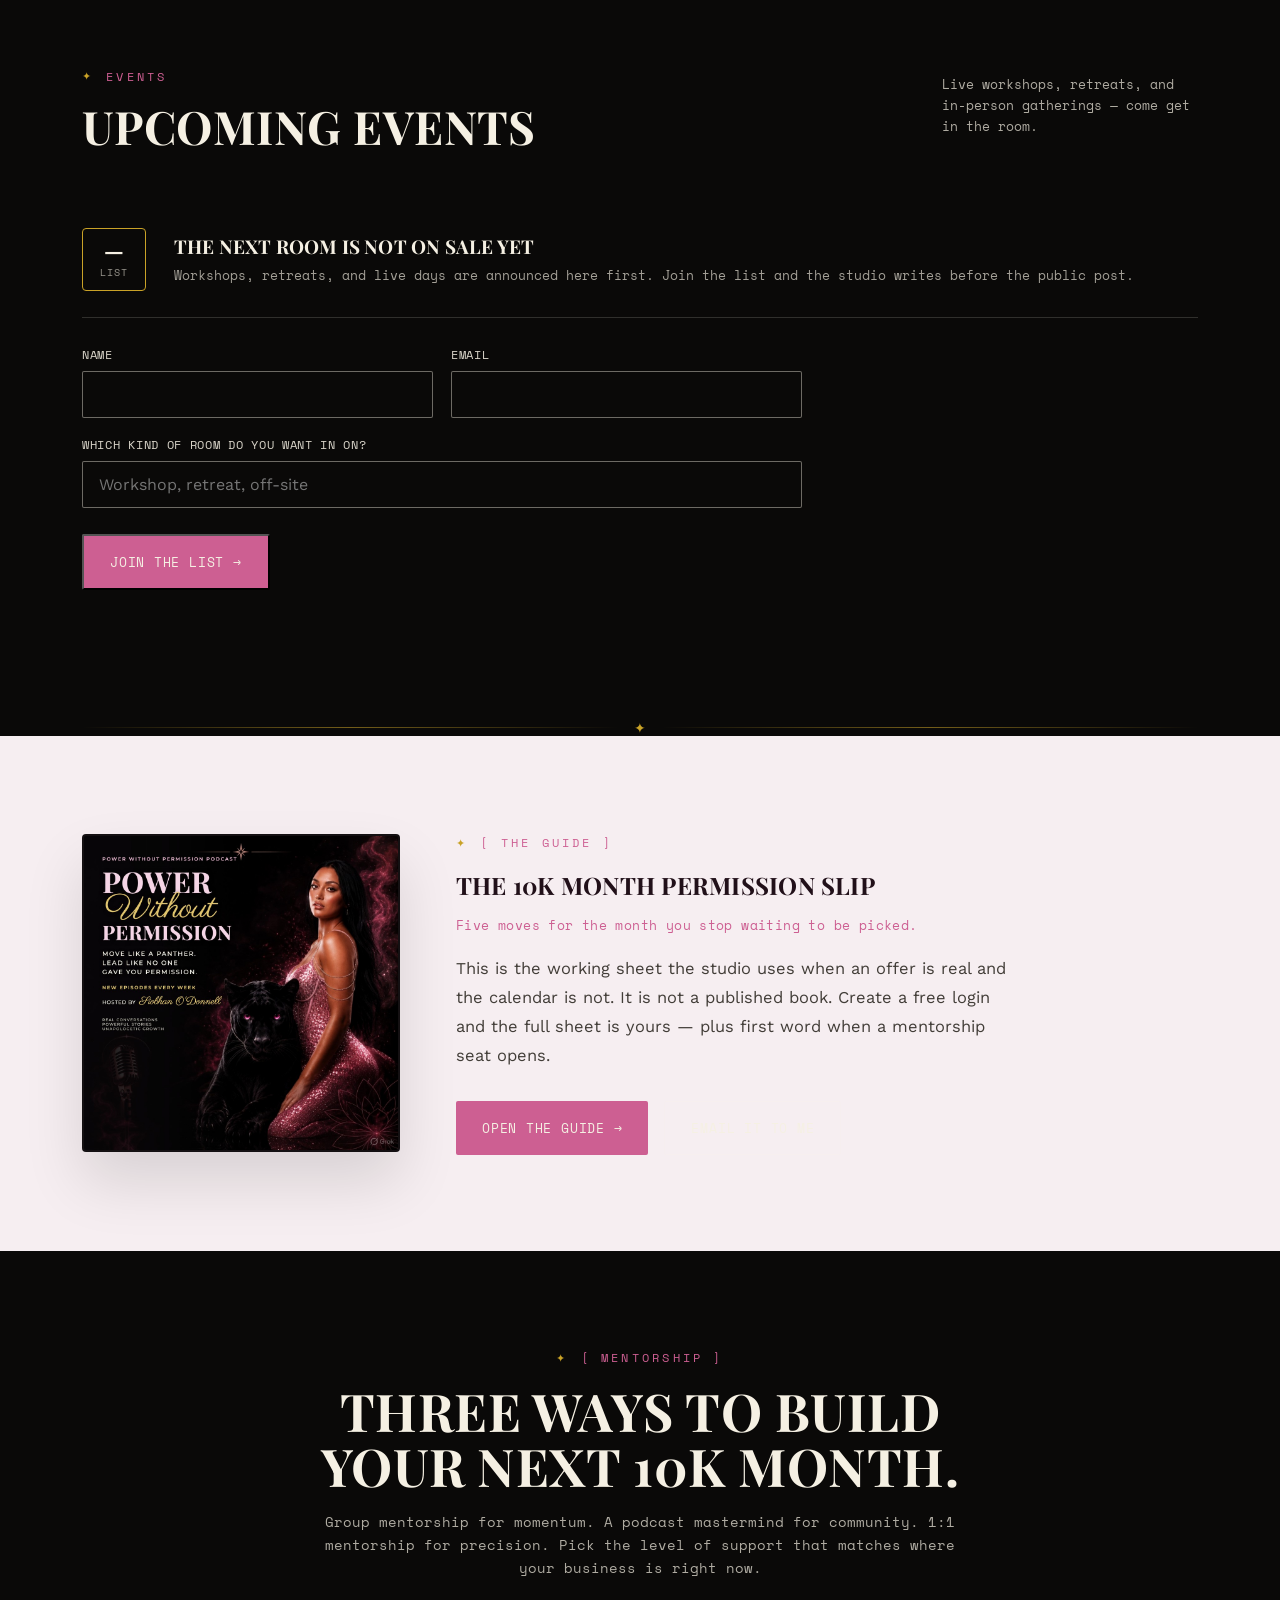
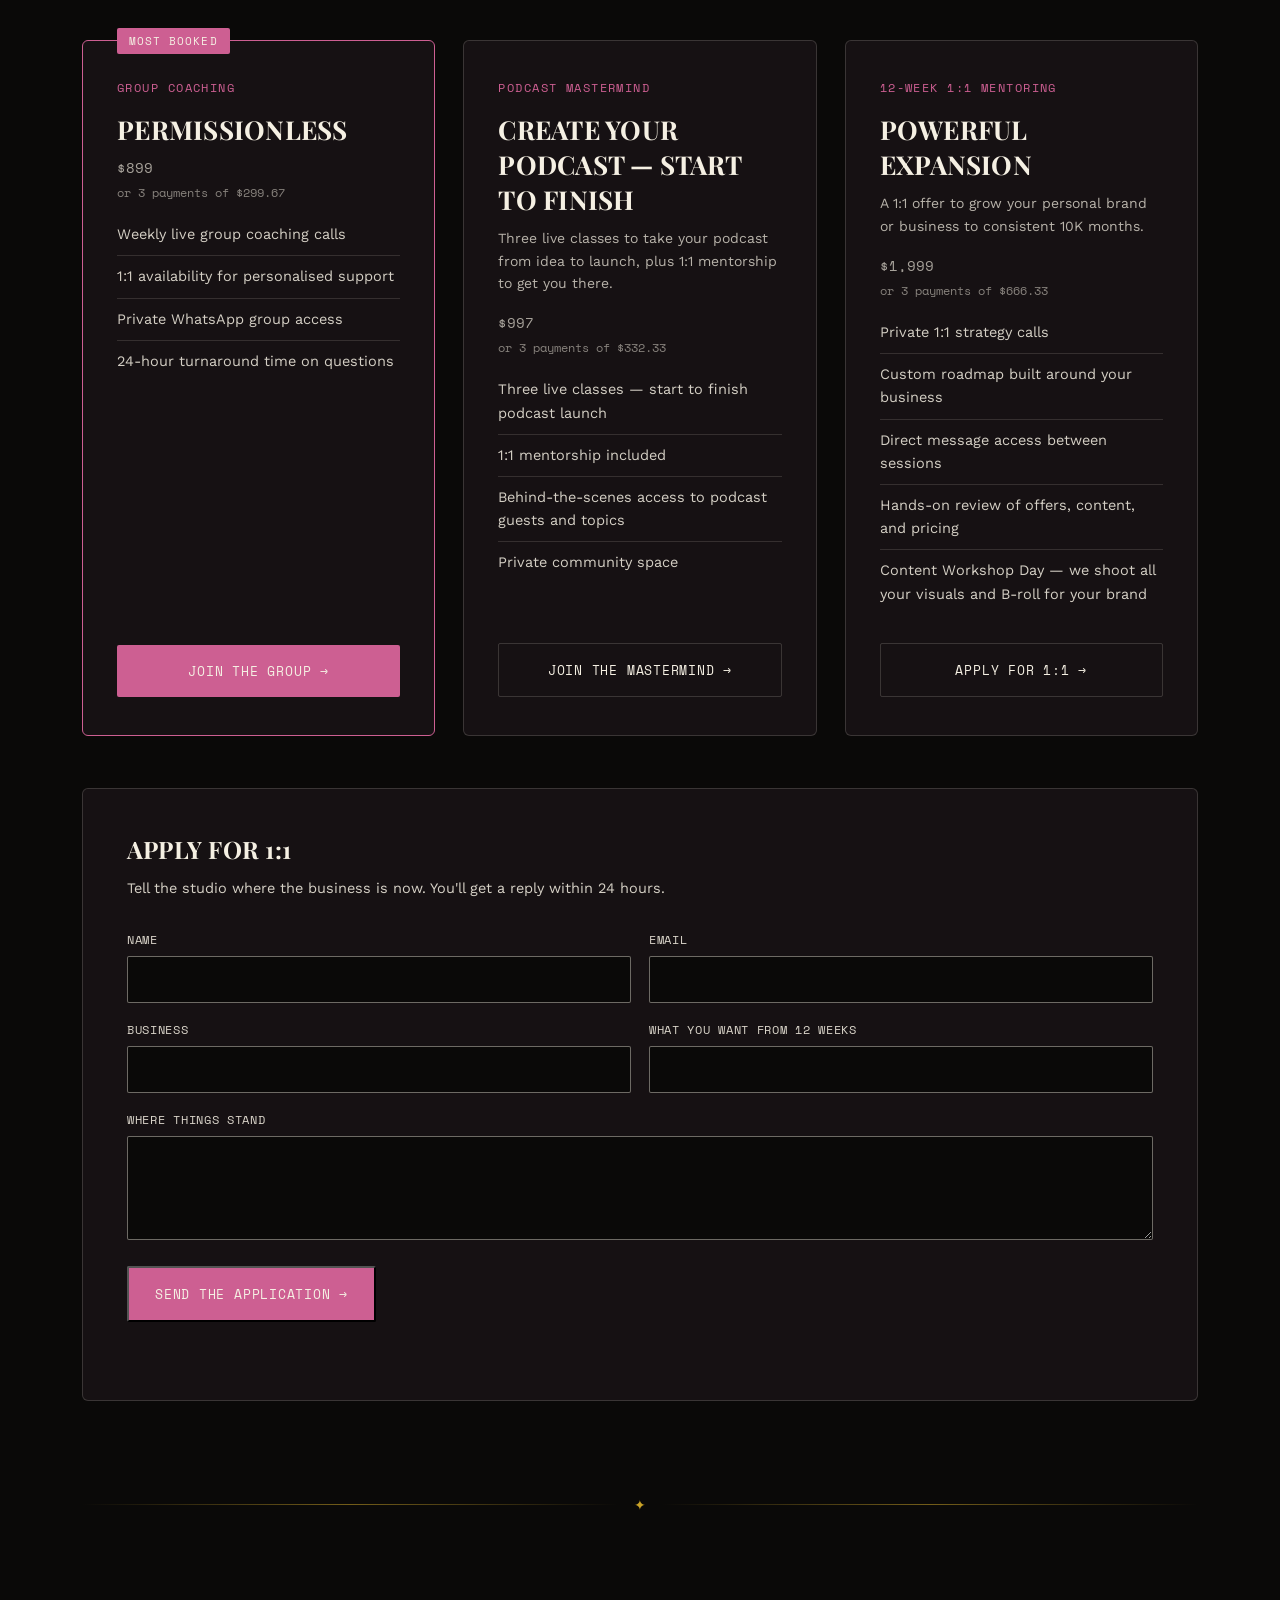
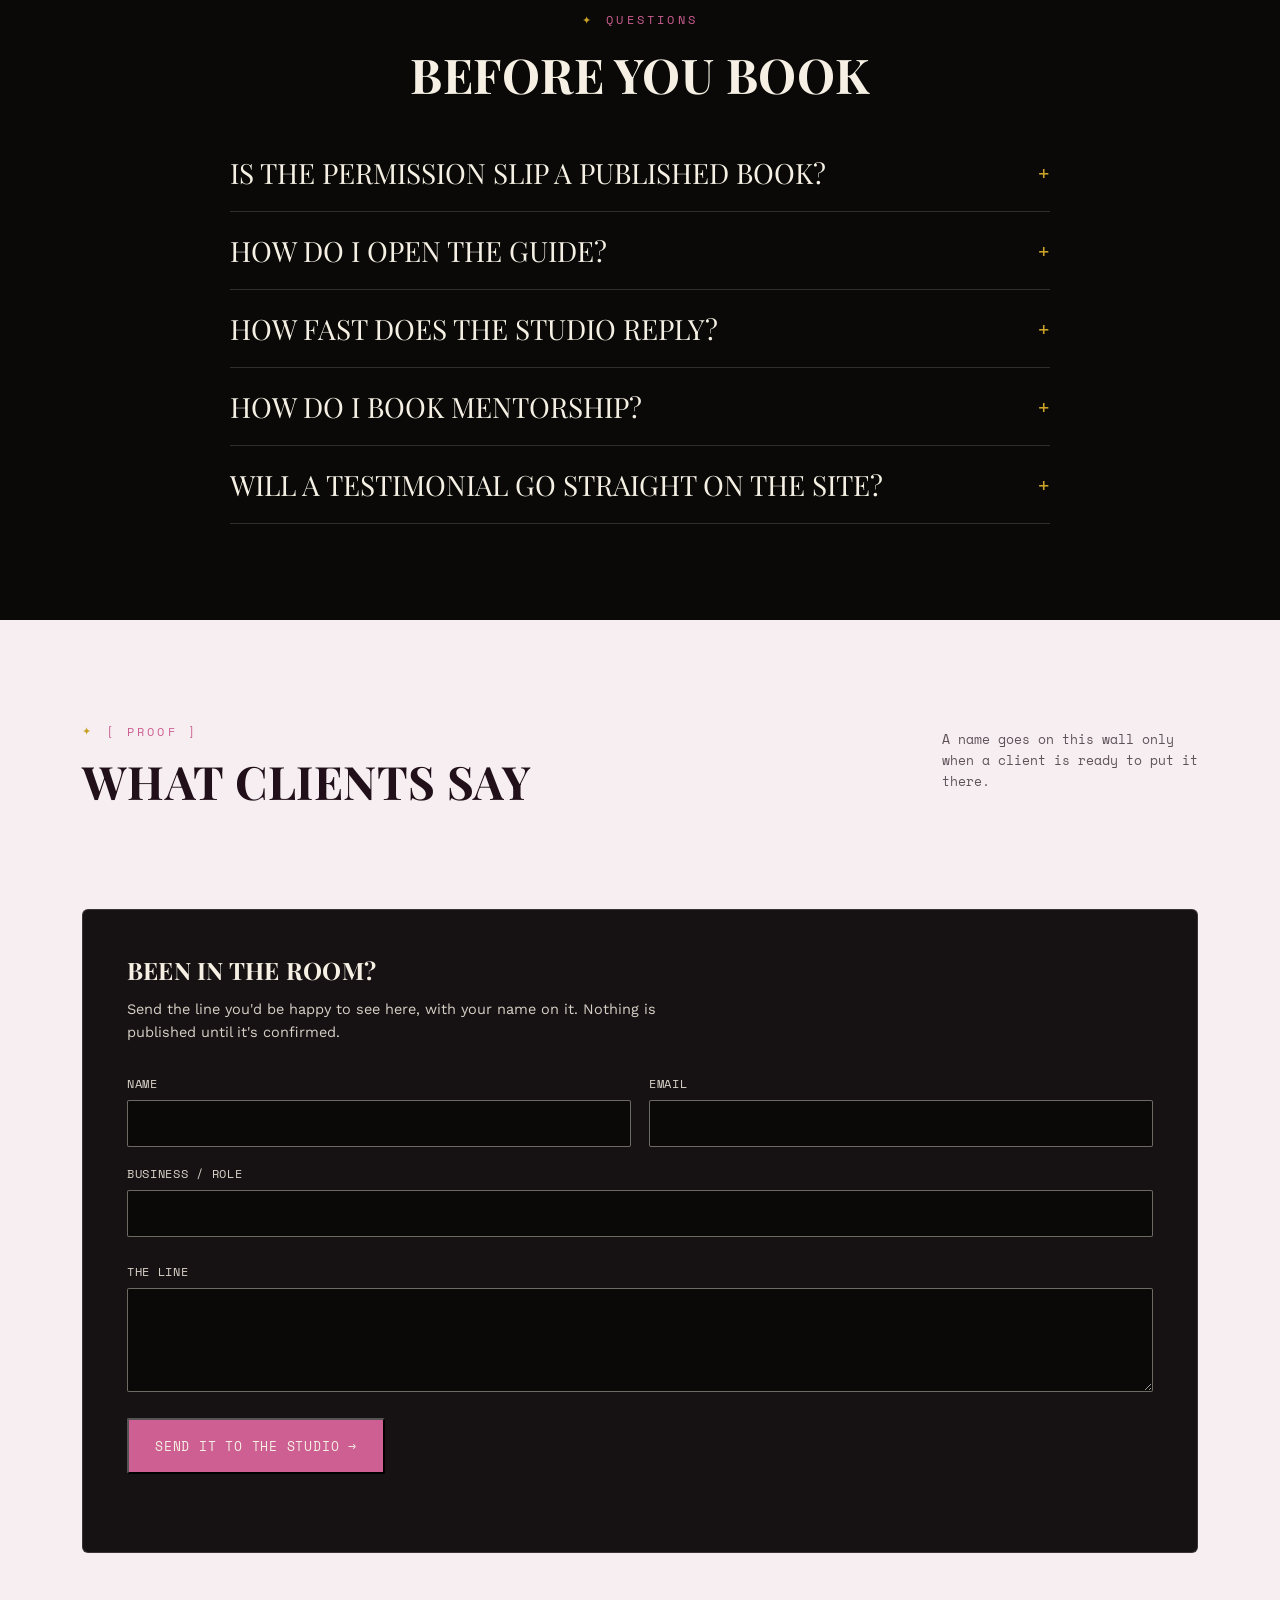
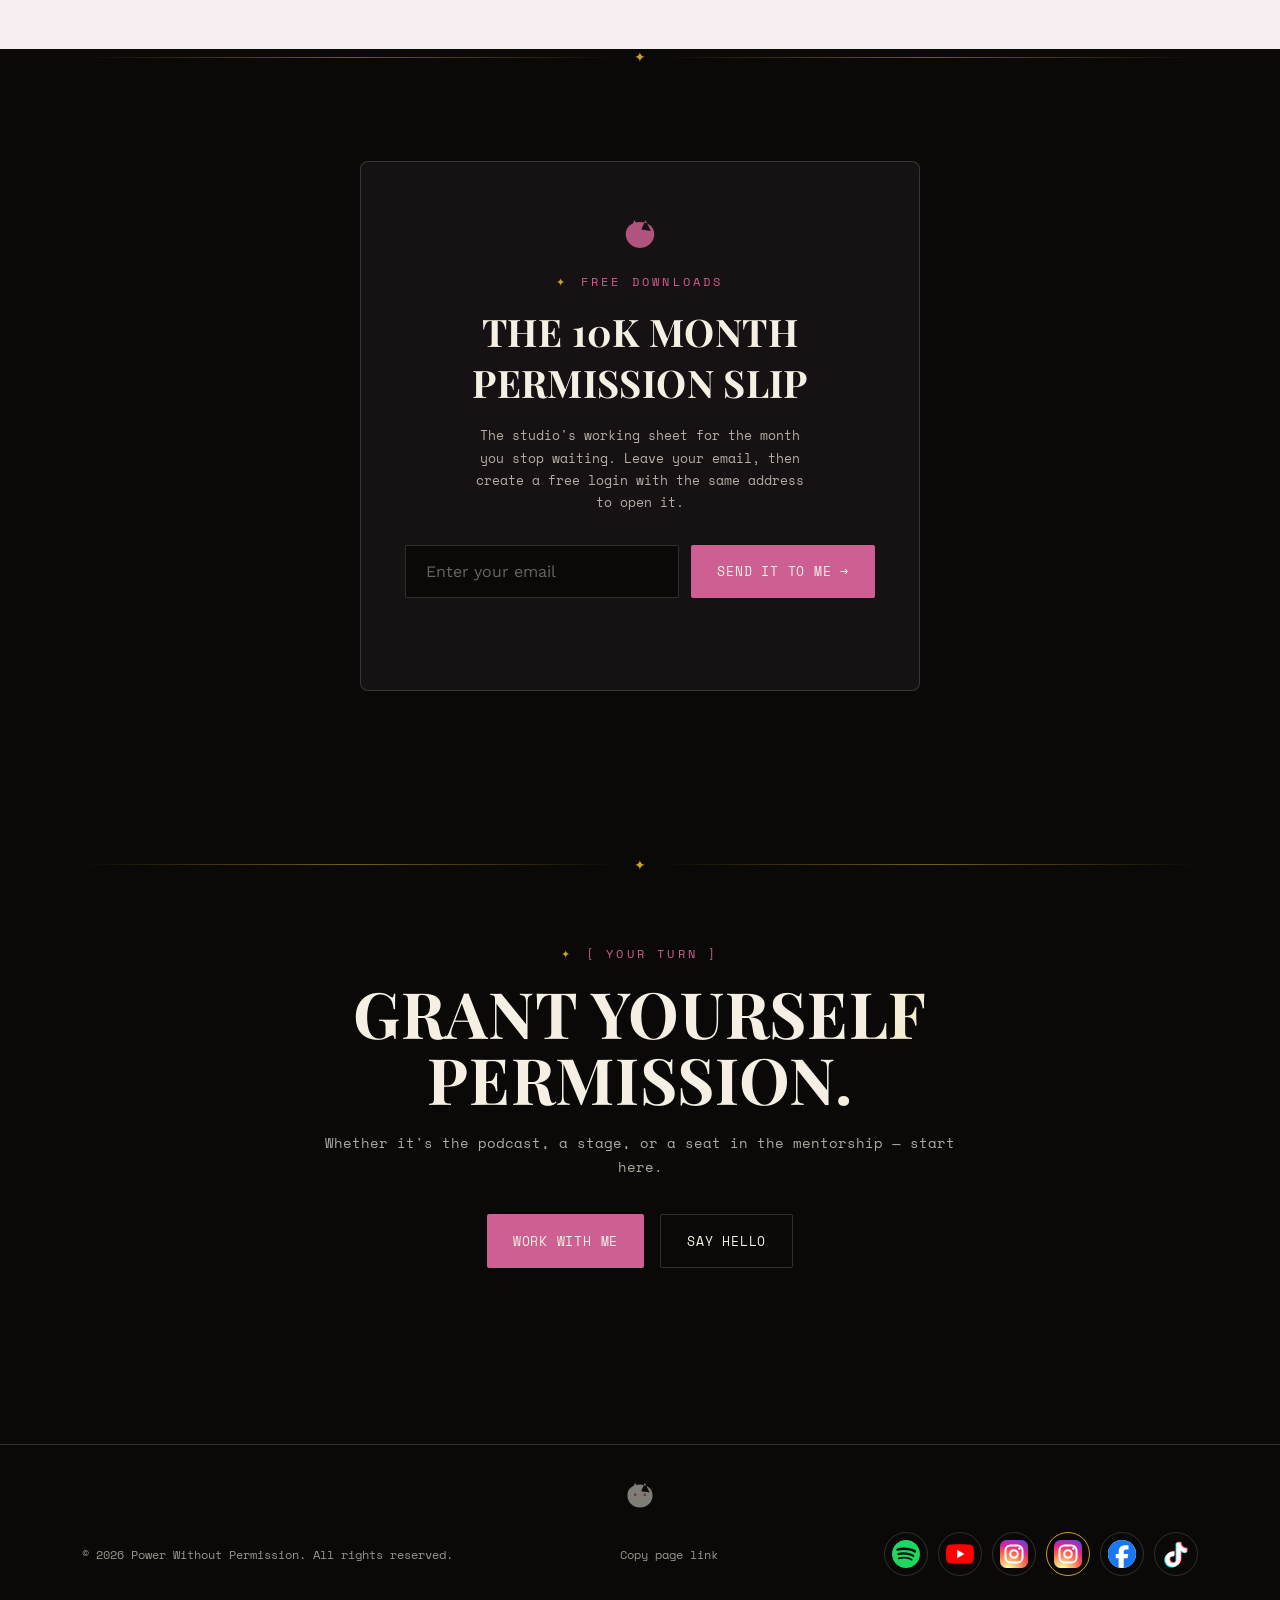
==== commit f8b6ae9c: "Write "no one" on in the same script, then leave it 40% larger." ====
--- a/index.html
+++ b/index.html
@@ -2310,25 +2310,71 @@
     }
 
     .spark-word:nth-child(2) {
-      animation-delay: 0.12s;
-    }
-
-    .spark-word:nth-child(3) {
-      animation-delay: 0.24s;
+      animation-delay: 0.28s;
     }
 
     .spark-word:nth-child(4) {
-      animation-delay: 0.36s;
+      animation-delay: 2.2s;
     }
 
     .spark-word.script-line {
-      line-height: 1.05;
-      margin: -0.06em 0 0.02em;
+      line-height: 0.95;
+      margin: -0.32em 0 -0.08em;
       white-space: nowrap;
-    }
-
-    .spark-word.script-line .script {
-      font-size: 1.22em;
+      animation: none;
+    }
+
+    .handwrite-wrap {
+      position: relative;
+      display: inline-block;
+      max-width: 100%;
+    }
+
+    .handwrite {
+      display: block;
+      line-height: 0.86;
+      font-size: calc(1.22em * 1.4);
+      background-position: 100% 50%;
+      -webkit-mask-image: linear-gradient(90deg, #000 46%, transparent 52%);
+      mask-image: linear-gradient(90deg, #000 46%, transparent 52%);
+      -webkit-mask-size: 300% 100%;
+      mask-size: 300% 100%;
+      -webkit-mask-repeat: no-repeat;
+      mask-repeat: no-repeat;
+      -webkit-mask-position: 0 0;
+      mask-position: 0 0;
+    }
+
+    .ink-pen {
+      position: absolute;
+      left: 0;
+      top: 58%;
+      width: 0.16em;
+      height: 0.16em;
+      margin: -0.08em 0 0 -0.08em;
+      border-radius: 50%;
+      background: #fff6cf;
+      box-shadow: 0 0 0 0.07em rgba(201, 162, 39, 0.55), 0 0 14px #c9a227;
+      opacity: 0;
+      pointer-events: none;
+    }
+
+    @media (prefers-reduced-motion: no-preference) {
+      html.js .spark-line:not(.is-live) .spark-word {
+        animation: none;
+        opacity: 0;
+      }
+
+      html.js .spark-line.is-live .handwrite {
+        animation:
+          hand-write 1.6s cubic-bezier(.33, .05, .2, 1) 0.62s both,
+          hand-grow 0.72s cubic-bezier(.16, .8, .24, 1) 2.28s both,
+          glint 5.5s ease-in-out 3.1s infinite;
+      }
+
+      html.js .spark-line.is-live .ink-pen {
+        animation: pen-travel 1.6s cubic-bezier(.33, .05, .2, 1) 0.62s both;
+      }
     }
 
     .sparkle {
@@ -2369,12 +2415,54 @@
     @keyframes word-rise {
       from {
         opacity: 0;
-        transform: translateY(16px);
+        transform: translateY(22px);
       }
 
       to {
         opacity: 1;
         transform: none;
+      }
+    }
+
+    @keyframes hand-write {
+      from {
+        -webkit-mask-position: 100% 0;
+        mask-position: 100% 0;
+      }
+
+      to {
+        -webkit-mask-position: 0 0;
+        mask-position: 0 0;
+      }
+    }
+
+    @keyframes hand-grow {
+      from {
+        font-size: 1.22em;
+      }
+
+      to {
+        font-size: calc(1.22em * 1.4);
+      }
+    }
+
+    @keyframes pen-travel {
+      0% {
+        left: 0;
+        opacity: 0;
+      }
+
+      10% {
+        opacity: 1;
+      }
+
+      88% {
+        opacity: 1;
+      }
+
+      100% {
+        left: 100%;
+        opacity: 0;
       }
     }
 
@@ -2609,7 +2697,7 @@
           <h1 class="spark-line">
             <span class="spark-word">Move like a panther.</span>
             <span class="spark-word">Lead like</span>
-            <span class="spark-word script-line"><span class="script glint">no one</span></span>
+            <span class="spark-word script-line"><span class="handwrite-wrap"><span class="script glint handwrite">no one</span><i class="ink-pen" aria-hidden="true"></i></span></span>
             <span class="spark-word">gave you permission.</span>
             <i class="sparkle s1" aria-hidden="true">✦</i>
             <i class="sparkle s2" aria-hidden="true">✦</i>
